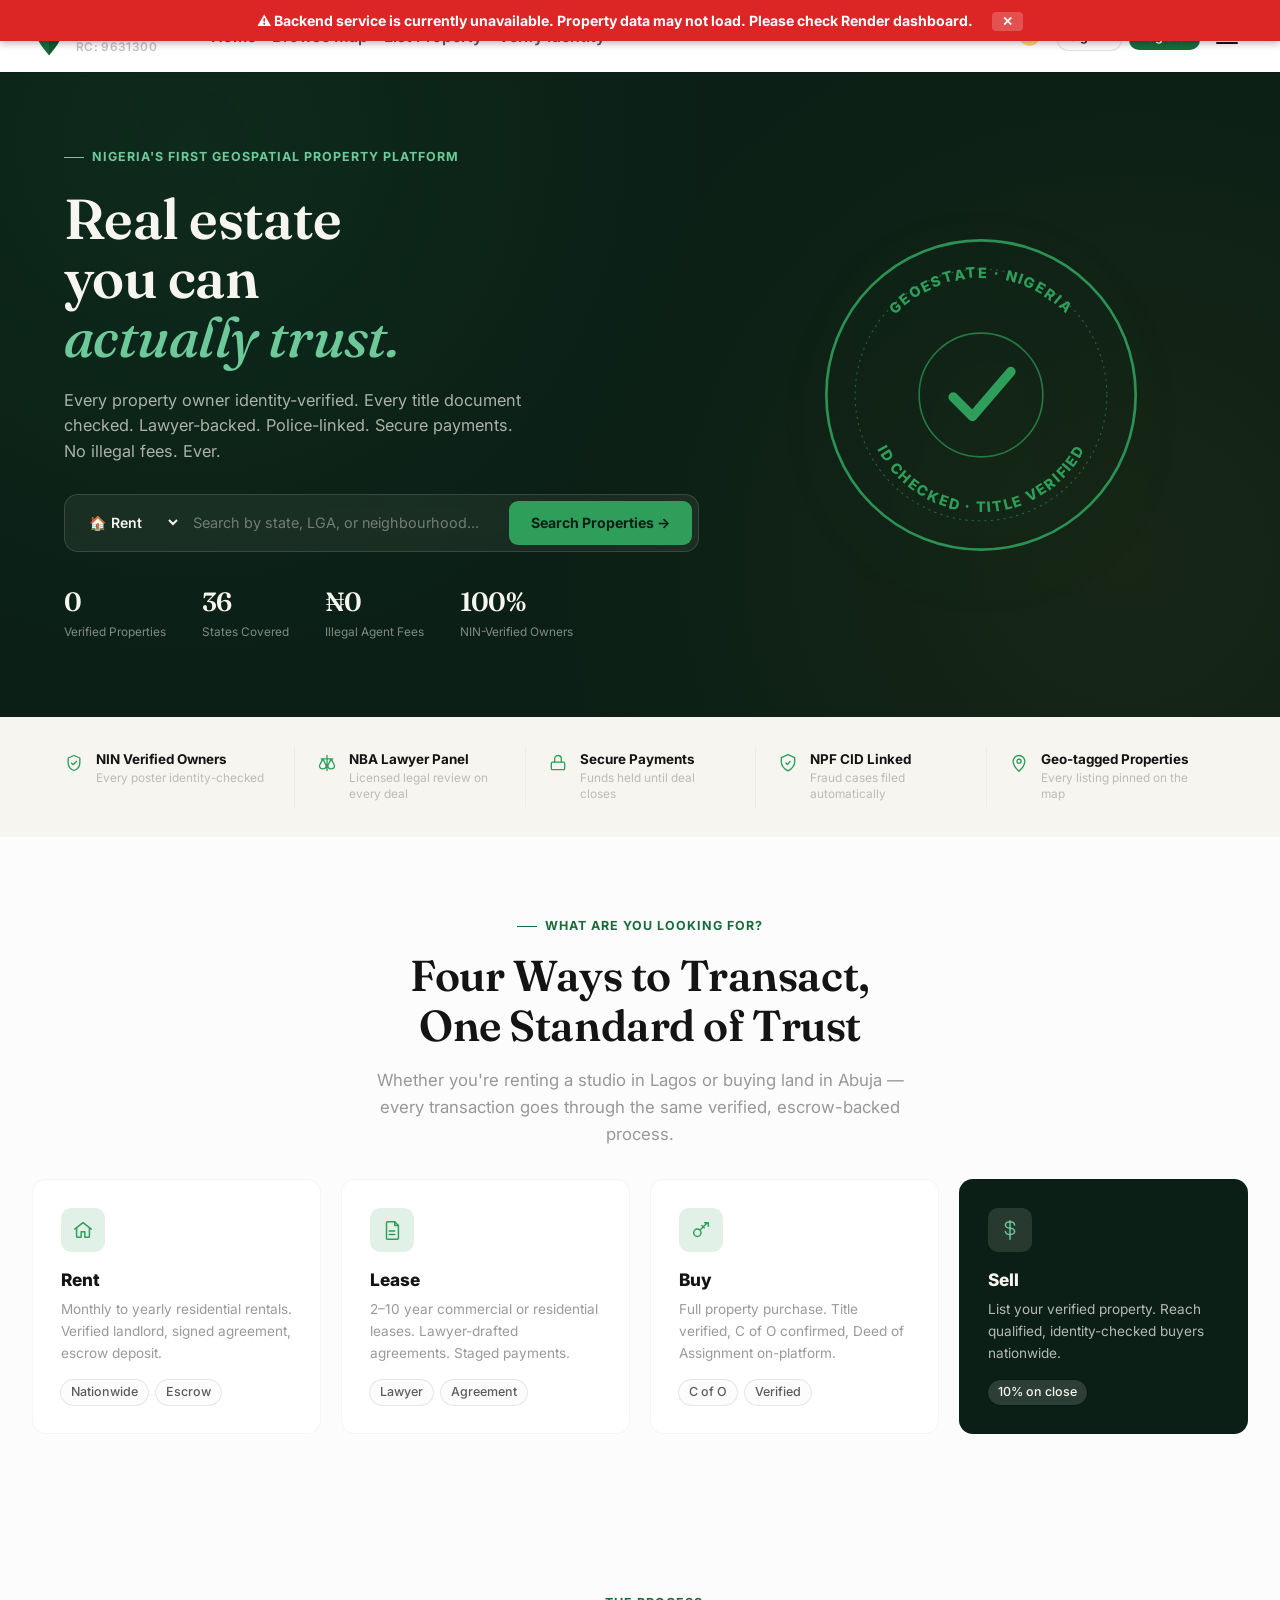
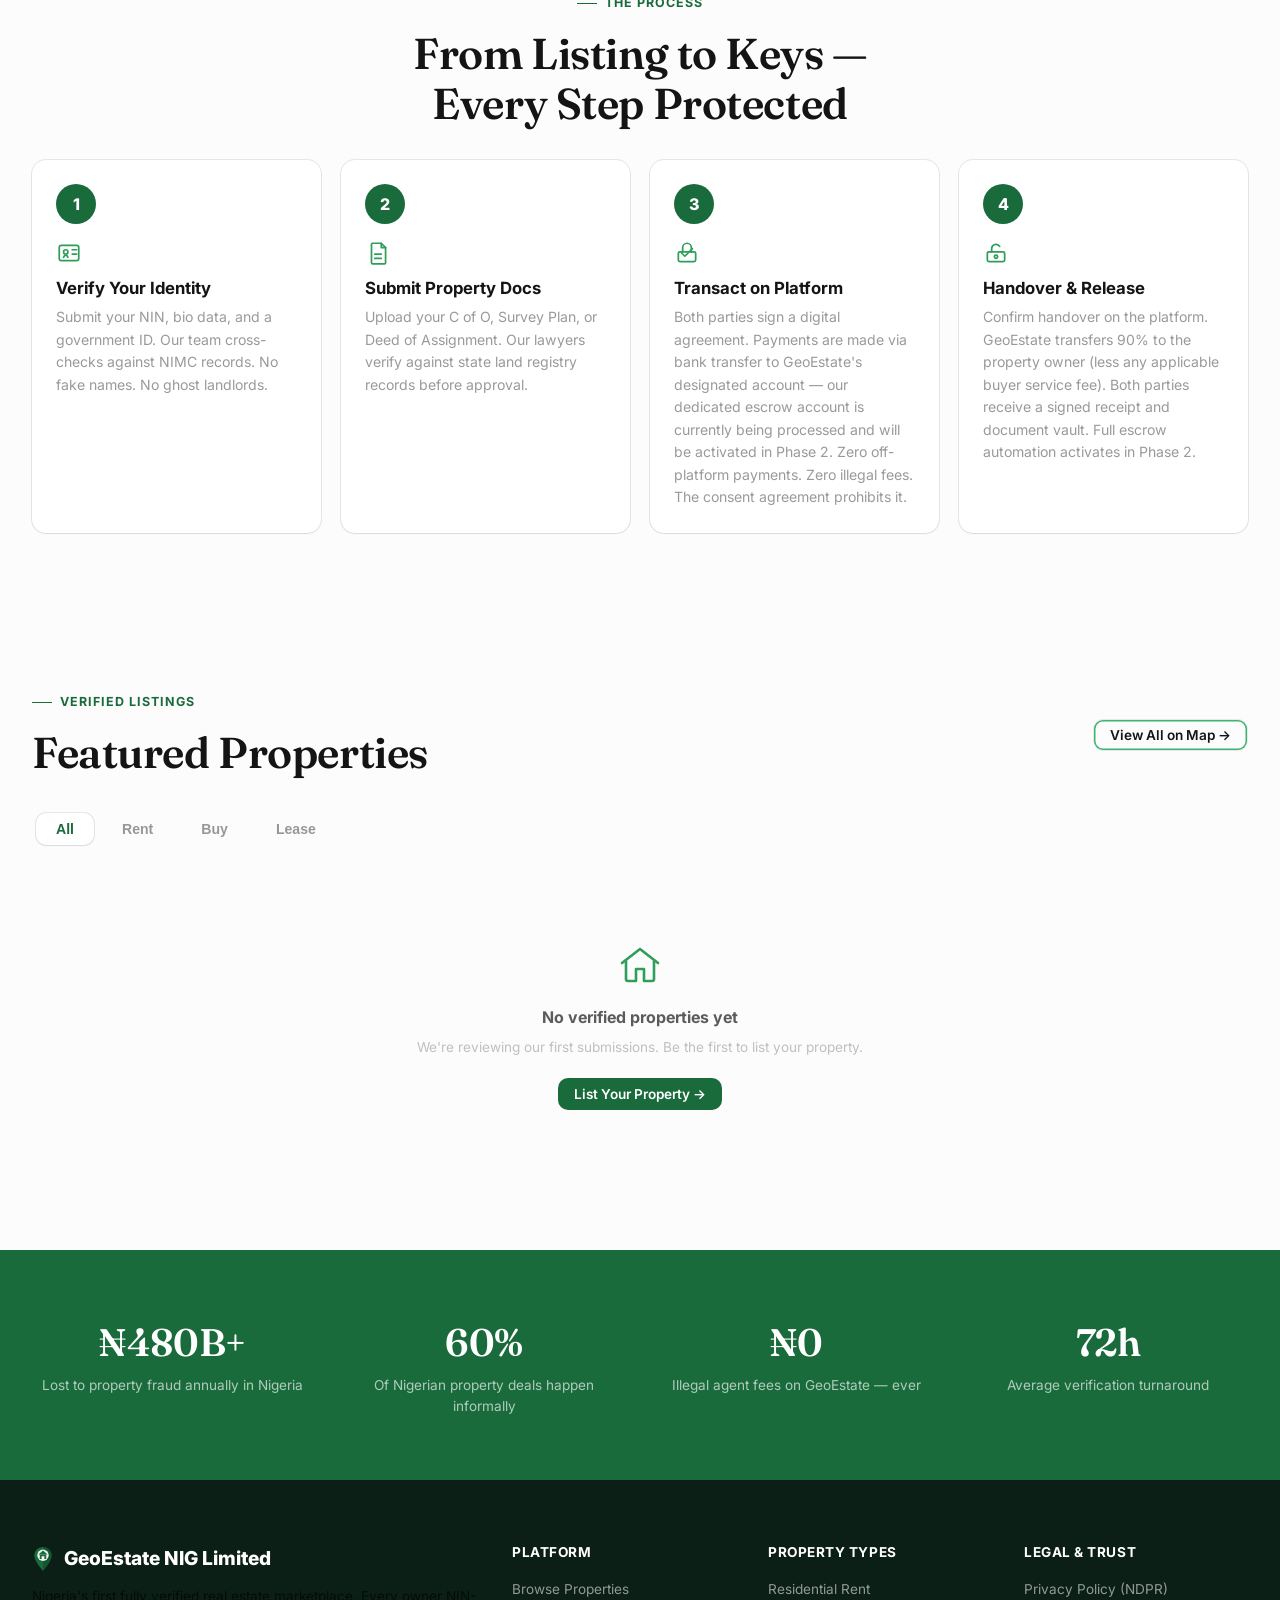
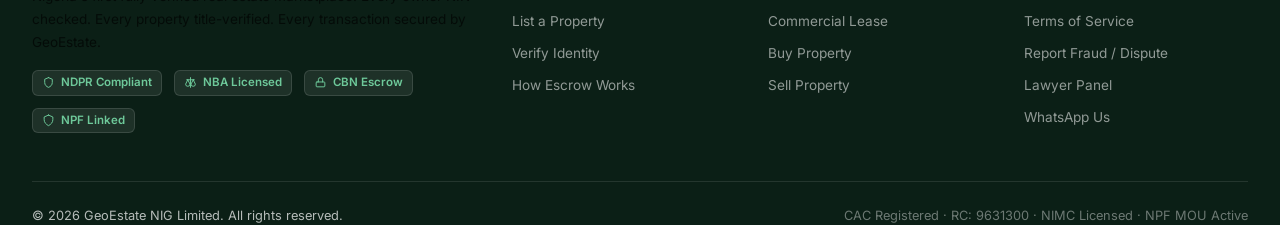
==== index.html @ 6ad767ef "Add files via upload" ====
<!DOCT
  /* ── ADMIN CSS VARS (self-contained, theme-aware) ── */
  #admin-root {
    --adm-bg:           #f0f2f5;
    --adm-surface:      #ffffff;
    --adm-surface-2:    #f3f4f6;
    --adm-surface-3:    #f9fafb;
    --adm-text:         #111827;
    --adm-text-muted:   #6b7280;
    --adm-text-subtle:  #9ca3af;
    --adm-border:       #e5e7eb;
    --adm-border-light: #f3f4f6;
    --adm-green:        #1a6b3c;
    --adm-green-dark:   #0d3d22;
    --adm-green-light:  #d9f2e3;
    --adm-amber:        #d97706;
    --adm-amber-bg:     #fffbeb;
    --adm-red-bg:       #fef2f2;
    --adm-red-fg:       #b91c1c;
    --adm-sidebar:      #0d1f15;
    --adm-font:         Inter, system-ui, -apple-system, sans-serif;
    --adm-shadow:       0 1px 3px rgba(0,0,0,0.08), 0 0 0 1px rgba(0,0,0,0.05);
  }
  /* Dark mode admin vars */
  html.dark #admin-root {
    --adm-bg:           #111827;
    --adm-surface:      #1f2937;
    --adm-surface-2:    #374151;
    --adm-surface-3:    #2d3748;
    --adm-text:         #f9fafb;
    --adm-text-muted:   #9ca3af;
    --adm-text-subtle:  #6b7280;
    --adm-border:       #374151;
    --adm-border-light: #2d3748;
    --adm-green:        #34d399;
    --adm-green-dark:   #059669;
    --adm-green-light:  #064e3b;
    --adm-amber:        #fbbf24;
    --adm-amber-bg:     #1c1a0f;
    --adm-red-bg:       #1f0f0f;
    --adm-red-fg:       #fca5a5;
    --adm-sidebar:      #0d1f15;
    --adm-shadow:       0 1px 3px rgba(0,0,0,0.4), 0 0 0 1px rgba(255,255,255,0.05);
  }
YPE html>
<html lang="en" class="light">
<head>
  <meta charset="UTF-8">
  <link rel="icon" type="image/x-icon" href="/favicon.ico">
  <link rel="icon" type="image/png" sizes="32x32" href="/favicon-32.png">
  <link rel="apple-touch-icon" sizes="192x192" href="/favicon-192.png">
  <meta name="viewport" content="width=device-width, initial-scale=1.0, viewport-fit=cover">
  <meta name="mobile-web-app-capable" content="yes">
  <meta name="apple-mobile-web-app-capable" content="yes">
  <meta name="apple-mobile-web-app-status-bar-style" content="black-translucent">
  <meta name="apple-mobile-web-app-title" content="GeoEstate">
  <meta name="theme-color" content="#1a6b3c">
  <meta name="description" content="Nigeria's verified real estate marketplace. Every property NIN-checked, title-verified, payment-secured.">
  <title>GeoEstate — Nigeria's Verified Property Marketplace</title>
  <meta name="description" content="Buy, sell, rent and lease verified properties across Nigeria. Every owner identity-checked. Every property title-verified. Payments secured by GeoEstate.">
  <link rel="preconnect" href="https://fonts.googleapis.com">
  <link rel="preconnect" href="https://fonts.gstatic.com" crossorigin>
  <link href="https://fonts.googleapis.com/css2?family=Inter:wght@400;500;600;700;800;900&family=Fraunces:opsz,wght@9..144,500;9..144,600;9..144,700&display=swap" rel="stylesheet">
  <!-- Leaflet CSS -->
  <link rel="stylesheet" href="https://unpkg.com/leaflet@1.9.4/dist/leaflet.css" />
  <link rel="stylesheet" href="styles.css">
  <link rel="stylesheet" href="geoestate-theme.css?v=4">
<style id="geoestate-final-responsive-fix">
/* GeoEstate final mobile navigation + map fix. */
@media (max-width: 768px) {
  /* Main mobile hamburger: the existing markup already contains it. */
  #geo-hamburger.geo-hamburger {
    display: flex !important;
    flex-direction: column !important;
    align-items: center !important;
    justify-content: center !important;
    gap: 5px !important;
    width: 40px !important;
    height: 40px !important;
    min-width: 40px !important;
    min-height: 40px !important;
    margin: 0 !important;
    padding: 6px !important;
    background: transparent !important;
    border: 0 !important;
    color: var(--text-primary) !important;
    visibility: visible !important;
    opacity: 1 !important;
    position: relative !important;
    z-index: 1101 !important;
  }
  #geo-hamburger.geo-hamburger span {
    display: block !important;
    width: 22px !important;
    height: 2px !important;
    margin: 0 !important;
    background: currentColor !important;
    border-radius: 2px !important;
  }
  /* Hide the separate desktop portals hamburger on phones. */
  #portal-dropdown { display: none !important; }
  #nav-auth-area { display: none !important; }
  .geo-nav-cta { display: flex !important; align-items: center !important; margin-left: auto !important; gap: 6px !important; }
  .geo-nav-cta .theme-toggle { display: flex !important; }

  /* Map page: the original wrapper is a horizontal flex row. On phones it
     must become a vertical layout or the map gets squeezed to zero width. */
  #page-map > div:first-child {
    display: flex !important;
    flex-direction: column !important;
    width: 100% !important;
    height: calc(100svh - var(--nav-height)) !important;
    min-height: 0 !important;
    margin-top: var(--nav-height) !important;
    padding-top: 0 !important;
    overflow: hidden !important;
  }

  #page-map .map-sidebar {
    position: relative !important;
    top: auto !important;
    left: auto !important;
    width: 100% !important;
    max-width: 100% !important;
    height: 46svh !important;
    max-height: 46svh !important;
    min-height: 0 !important;
    flex: 0 0 46svh !important;
    overflow-y: auto !important;
    overflow-x: hidden !important;
    padding: 20px 16px !important;
    box-shadow: 0 2px 10px rgba(0,0,0,.08) !important;
    z-index: 5 !important;
  }

  #page-map > div:first-child > div:last-child {
    position: relative !important;
    width: 100% !important;
    max-width: 100% !important;
    min-width: 0 !important;
    min-height: 0 !important;
    height: 54svh !important;
    flex: 1 1 auto !important;
    overflow: hidden !important;
  }

  #page-map #map {
    display: block !important;
    position: absolute !important;
    inset: 0 !important;
    width: 100% !important;
    height: 100% !important;
    min-width: 0 !important;
    min-height: 0 !important;
    z-index: 1 !important;
  }

  #page-map .leaflet-container {
    width: 100% !important;
    height: 100% !important;
    min-height: 0 !important;
  }
}

@media (max-width: 480px) {
  #page-map .map-sidebar {
    height: 47svh !important;
    max-height: 47svh !important;
    flex-basis: 47svh !important;
  }
  #page-map > div:first-child > div:last-child {
    height: 53svh !important;
  }
}
</style>

  <meta name="viewport" content="width=device-width, initial-scale=1.0, viewport-fit=cover">
  <meta name="mobile-web-app-capable" content="yes">
  <meta name="apple-mobile-web-app-capable" content="yes">
  <meta name="apple-mobile-web-app-status-bar-style" content="black-translucent">
  <meta name="apple-mobile-web-app-title" content="GeoEstate">
  <meta name="theme-color" content="#1a6b3c">
  <style>
/* ── ADMIN PORTAL STYLES (fully self-contained) ── */

  /* ── Light mode tokens ── */
  #admin-root {
    --a-bg:         #f0f2f5;
    --a-card:       #ffffff;
    --a-card2:      #f3f4f6;
    --a-card3:      #f9fafb;
    --a-text:       #111827;
    --a-muted:      #6b7280;
    --a-subtle:     #9ca3af;
    --a-border:     #e5e7eb;
    --a-border2:    #f3f4f6;
    --a-green:      #1a6b3c;
    --a-green-d:    #0d3d22;
    --a-green-l:    #d9f2e3;
    --a-green-bg:   #f0faf4;
    --a-amber:      #d97706;
    --a-amber-bg:   #fffbeb;
    --a-red:        #b91c1c;
    --a-red-bg:     #fef2f2;
    --a-blue:       #1e40af;
    --a-blue-bg:    #eff6ff;
    --a-sidebar:    #0d1f15;
    --a-input-bg:   #f3f4f6;
    --a-input-border: #e5e7eb;
    --a-shadow:     0 1px 3px rgba(0,0,0,.08),0 0 0 1px rgba(0,0,0,.05);
    --a-font:       Inter,-apple-system,BlinkMacSystemFont,sans-serif;
  }
  /* ── Dark mode tokens ── */
  #admin-root.dark {
    --a-bg:         #0f172a;
    --a-card:       #1e293b;
    --a-card2:      #334155;
    --a-card3:      #1e293b;
    --a-text:       #f1f5f9;
    --a-muted:      #94a3b8;
    --a-subtle:     #64748b;
    --a-border:     #334155;
    --a-border2:    #1e293b;
    --a-green:      #34d399;
    --a-green-d:    #059669;
    --a-green-l:    #064e3b;
    --a-green-bg:   #022c22;
    --a-amber:      #fbbf24;
    --a-amber-bg:   #1c1407;
    --a-red:        #fca5a5;
    --a-red-bg:     #1f0a0a;
    --a-blue:       #93c5fd;
    --a-blue-bg:    #0f1f3d;
    --a-sidebar:    #0d1f15;
    --a-input-bg:   #334155;
    --a-input-border:#475569;
    --a-shadow:     0 1px 3px rgba(0,0,0,.4),0 0 0 1px rgba(255,255,255,.05);
  }

  #admin-root *{box-sizing:border-box}
  #admin-root {background:var(--a-bg);font-family:var(--a-font);color:var(--a-text);width:100vw;height:100vh;overflow:hidden}

  /* LOGIN */
  #admin-root #login-screen{min-height:100vh;display:flex;align-items:center;justify-content:center;background:linear-gradient(135deg,#0d1f15,#1a3d25)}
  #admin-root .login-box{background:var(--a-card);border-radius:16px;padding:48px 40px;width:380px;max-width:95vw;box-shadow:0 24px 64px rgba(0,0,0,.35)}
  #admin-root .login-logo{font-size:1.4rem;font-weight:900;color:var(--a-green);margin-bottom:6px}
  #admin-root .login-sub{font-size:.85rem;color:var(--a-muted);margin-bottom:32px}
  #admin-root .login-label{display:block;font-size:.82rem;font-weight:600;color:var(--a-muted);margin-bottom:6px}
  #admin-root .login-input{width:100%;padding:10px 14px;border:none;border-radius:8px;background:var(--a-input-bg);color:var(--a-text);font-family:var(--a-font);font-size:.9rem;box-shadow:0 0 0 1px var(--a-input-border);outline:none;margin-bottom:16px}
  #admin-root .login-input:focus{box-shadow:0 0 0 2px var(--a-green)}
  #admin-root .login-btn{width:100%;padding:12px;background:var(--a-green);color:#fff;border:none;border-radius:8px;font-weight:700;font-size:.95rem;cursor:pointer;transition:background .15s;font-family:var(--a-font)}
  #admin-root .login-btn:hover{background:var(--a-green-d)}
  #admin-root .login-error{color:#ef4444;font-size:.82rem;margin-top:8px;display:none}
  #admin-root .login-hint{font-size:.75rem;color:var(--a-subtle);margin-top:16px;text-align:center}

  /* APP SHELL */
  #admin-root #app{display:none;height:100vh;width:100%;overflow:hidden}
  #admin-root .sidebar{position:fixed;top:0;left:0;bottom:0;width:240px;background:#0d1f15;display:flex;flex-direction:column;z-index:100;overflow-y:auto;overflow-x:hidden}
  #admin-root .sidebar-logo{padding:20px 20px 16px;border-bottom:1px solid rgba(255,255,255,.08);display:flex;align-items:center;gap:10px;flex-shrink:0}
  #admin-root .sidebar-logo-icon{width:30px;height:30px;background:var(--a-green);border-radius:8px;display:flex;align-items:center;justify-content:center;font-size:.9rem}
  #admin-root .sidebar-logo-text{font-size:.95rem;font-weight:800;color:#fff}
  #admin-root .sidebar-section{padding:16px 12px 4px;font-size:.65rem;font-weight:700;color:rgba(255,255,255,.3);letter-spacing:.08em;text-transform:uppercase;flex-shrink:0}
  #admin-root .nav-item{display:flex;align-items:center;gap:10px;padding:9px 12px;margin:1px 8px;border-radius:8px;color:rgba(255,255,255,.7);font-size:.85rem;font-weight:500;cursor:pointer;transition:all .15s;user-select:none;flex-shrink:0}
  #admin-root .nav-item:hover{background:rgba(255,255,255,.08);color:#fff}
  #admin-root .nav-item.active{background:var(--a-green);color:#fff;font-weight:600}
  #admin-root .nav-icon{font-size:1rem;width:20px;text-align:center;flex-shrink:0}
  #admin-root .nav-badge{margin-left:auto;background:#ef4444;color:#fff;border-radius:999px;padding:1px 7px;font-size:.7rem;font-weight:700}
  #admin-root .nav-badge.amber{background:var(--a-amber)}
  #admin-root .sidebar-footer{padding:16px;border-top:1px solid rgba(255,255,255,.08);background:#0d1f15;flex-shrink:0;position:sticky;bottom:0}
  #admin-root .sidebar-avatar{width:32px;height:32px;border-radius:999px;background:var(--a-green);display:flex;align-items:center;justify-content:center;font-size:.85rem;font-weight:700;color:#fff;flex-shrink:0}
  #admin-root .sidebar-user-name{font-size:.82rem;font-weight:600;color:rgba(255,255,255,.9)}
  #admin-root .sidebar-user-role{font-size:.72rem;color:rgba(255,255,255,.4)}
  #admin-root .logout-btn{width:100%;padding:8px;background:rgba(255,255,255,.06);border:none;border-radius:6px;color:rgba(255,255,255,.55);font-size:.78rem;cursor:pointer;transition:all .15s;margin-top:12px;font-family:var(--a-font)}
  #admin-root .logout-btn:hover{background:rgba(255,255,255,.12);color:#fff}

  /* MAIN */
  #admin-root .main{margin-left:240px;width:calc(100% - 240px);height:100vh;overflow-y:auto;background:var(--a-bg)}
  #admin-root .topbar{position:sticky;top:0;background:var(--a-card);box-shadow:0 1px 0 var(--a-border);padding:0 28px;height:56px;display:flex;align-items:center;justify-content:space-between;z-index:50;width:100%}
  #admin-root .topbar-title{font-size:1rem;font-weight:700;color:var(--a-text)}
  #admin-root .topbar-right{display:flex;align-items:center;gap:12px}
  #admin-root .topbar-time{font-size:.78rem;color:var(--a-subtle)}
  #admin-root .content{padding:20px 24px;min-height:calc(100vh - 56px);width:100%;box-sizing:border-box}

  /* KPI */
  #admin-root .kpi-grid{display:grid;grid-template-columns:repeat(4,1fr);gap:16px;margin-bottom:24px;width:100%}
  #admin-root .kpi-card{background:var(--a-card);border-radius:12px;padding:20px;box-shadow:var(--a-shadow);transition:box-shadow .2s}
  #admin-root .kpi-label{font-size:.75rem;font-weight:600;color:var(--a-muted);text-transform:uppercase;letter-spacing:.05em;margin-bottom:8px}
  #admin-root .kpi-value{font-size:2rem;font-weight:900;letter-spacing:-.03em;margin-bottom:4px;color:var(--a-text)}
  #admin-root .kpi-delta{font-size:.78rem;color:var(--a-subtle)}
  #admin-root .kpi-delta.up{color:#16a34a}
  #admin-root .kpi-icon{font-size:1.5rem;margin-bottom:8px}

  /* SECTION CARDS */
  #admin-root .section-card{background:var(--a-card);border-radius:12px;box-shadow:var(--a-shadow);overflow:hidden;margin-bottom:20px;width:100%}
  #admin-root .section-header{padding:16px 20px;border-bottom:1px solid var(--a-border);display:flex;align-items:center;justify-content:space-between}
  #admin-root .section-title{font-size:.92rem;font-weight:700;color:var(--a-text)}
  #admin-root .section-sub{font-size:.78rem;color:var(--a-subtle);margin-top:2px}

  /* TABLE */
  #admin-root table{width:100%;border-collapse:collapse}
  #admin-root th{text-align:left;padding:10px 20px;font-size:.72rem;font-weight:700;color:var(--a-muted);text-transform:uppercase;letter-spacing:.05em;background:var(--a-card3);border-bottom:1px solid var(--a-border)}
  #admin-root td{padding:12px 20px;font-size:.85rem;border-bottom:1px solid var(--a-border2);vertical-align:middle;color:var(--a-text)}
  #admin-root tr:last-child td{border-bottom:none}
  #admin-root tr.clickable-row:hover td{background:var(--a-card2);cursor:pointer}
  #admin-root .avatar-cell{display:flex;align-items:center;gap:10px}
  #admin-root .row-avatar{width:34px;height:34px;border-radius:999px;background:var(--a-green-l);color:var(--a-green);display:flex;align-items:center;justify-content:center;font-size:.78rem;font-weight:700;flex-shrink:0}
  #admin-root .row-name{font-weight:600;font-size:.85rem;color:var(--a-text)}
  #admin-root .row-sub{font-size:.75rem;color:var(--a-muted)}
  #admin-root .name-link{color:var(--a-green);font-weight:700;cursor:pointer;text-decoration:underline;text-decoration-color:transparent;transition:text-decoration-color .15s}
  #admin-root .name-link:hover{text-decoration-color:var(--a-green)}

  /* PILLS */
  #admin-root .pill{display:inline-flex;align-items:center;gap:4px;border-radius:999px;padding:3px 10px;font-size:.72rem;font-weight:700}
  #admin-root .pill-pending{background:#fffbeb;color:#92400e}
  #admin-root .pill-review{background:var(--a-blue-bg);color:var(--a-blue)}
  #admin-root .pill-approved{background:var(--a-green-bg);color:var(--a-green)}
  #admin-root .pill-rejected{background:var(--a-red-bg);color:var(--a-red)}
  #admin-root .pill-info{background:#f5f3ff;color:#6d28d9}
  #admin-root .pill-live{background:var(--a-green-bg);color:var(--a-green)}
  #admin-root .pill-flagged{background:#fff7ed;color:#c2410c}
  #admin-root .pill-suspended{background:var(--a-red-bg);color:var(--a-red)}
  #admin-root .pill-active{background:var(--a-green-bg);color:var(--a-green)}
  #admin-root .pill-completed{background:var(--a-green-bg);color:var(--a-green)}
  #admin-root .pill-escrow{background:var(--a-blue-bg);color:var(--a-blue)}
  #admin-root .pill-disputed{background:var(--a-red-bg);color:var(--a-red)}
  #admin-root .pill-inactive{background:var(--a-card2);color:var(--a-muted)}

  /* SLA */
  #admin-root .sla{font-size:.72rem;font-weight:700}
  #admin-root .sla-ok{color:#16a34a}
  #admin-root .sla-warning{color:var(--a-amber)}
  #admin-root .sla-overdue{color:#ef4444}

  /* BUTTONS */
  #admin-root .btn{display:inline-flex;align-items:center;gap:6px;padding:7px 14px;border-radius:7px;font-weight:600;font-size:.82rem;cursor:pointer;border:none;transition:all .15s;font-family:var(--a-font)}
  #admin-root .btn-primary{background:var(--a-green);color:#fff}
  #admin-root .btn-primary:hover{background:var(--a-green-d)}
  #admin-root .btn-approve{background:var(--a-green-bg);color:var(--a-green);box-shadow:inset 0 0 0 1px var(--a-green-l)}
  #admin-root .btn-approve:hover{background:var(--a-green-l)}
  #admin-root .btn-reject{background:var(--a-red-bg);color:var(--a-red);box-shadow:inset 0 0 0 1px #fca5a5}
  #admin-root .btn-reject:hover{background:#fee2e2}
  #admin-root .btn-info{background:#f5f3ff;color:#6d28d9;box-shadow:inset 0 0 0 1px #c4b5fd}
  #admin-root .btn-info:hover{background:#ede9fe}
  #admin-root .btn-ghost{background:transparent;color:var(--a-muted);border:none}
  #admin-root .btn-ghost:hover{background:var(--a-card2)}
  #admin-root .btn-npf{background:#1e3a5f;color:#fff}
  #admin-root .btn-npf:hover{background:#1e40af}
  #admin-root .btn-lawyer{background:#3b1f6b;color:#fff}
  #admin-root .btn-lawyer:hover{background:#4c1d95}
  #admin-root .btn-warning{background:var(--a-amber-bg);color:#92400e;box-shadow:inset 0 0 0 1px #fcd34d}
  #admin-root .btn-warning:hover{background:#fef3c7}
  #admin-root .btn-sm{padding:4px 10px;font-size:.75rem}
  #admin-root .btn-lg{padding:10px 20px;font-size:.9rem}

  /* MODAL */
  #admin-root .modal-overlay{position:fixed;inset:0;background:rgba(0,0,0,.5);z-index:300;display:none;align-items:center;justify-content:center;padding:20px}
  #admin-root .modal-overlay.open{display:flex}
  #admin-root .modal{background:var(--a-card);border-radius:16px;width:100%;max-width:760px;max-height:90vh;overflow-y:auto;box-shadow:0 24px 64px rgba(0,0,0,.3)}
  #admin-root .modal-header{padding:20px 24px;border-bottom:1px solid var(--a-border);display:flex;align-items:center;justify-content:space-between;position:sticky;top:0;background:var(--a-card);z-index:1;border-radius:16px 16px 0 0}
  #admin-root .modal-title{font-size:1.05rem;font-weight:800;color:var(--a-text)}
  #admin-root .modal-body{padding:24px}
  #admin-root .modal-footer{padding:16px 24px;border-top:1px solid var(--a-border);display:flex;gap:10px;flex-wrap:wrap;position:sticky;bottom:0;background:var(--a-card);border-radius:0 0 16px 16px}
  #admin-root .modal-box{background:var(--a-card);border-radius:16px;width:100%;max-width:680px;max-height:90vh;overflow-y:auto;box-shadow:0 24px 64px rgba(0,0,0,.35)}
  #admin-root .modal-sub{font-size:.8rem;color:var(--a-muted);margin-top:2px}
  #admin-root .modal-close{background:none;border:none;font-size:1.1rem;color:var(--a-muted);cursor:pointer;padding:4px 8px;border-radius:6px;line-height:1;transition:background .15s}
  #admin-root .modal-close:hover{background:var(--a-border)}
  #admin-root .data-table{width:100%;border-collapse:collapse;font-size:.82rem}
  #admin-root .data-table th{padding:10px 14px;text-align:left;font-size:.72rem;font-weight:700;color:var(--a-muted);text-transform:uppercase;letter-spacing:.05em;border-bottom:2px solid var(--a-border);white-space:nowrap}
  #admin-root .data-table td{padding:11px 14px;border-bottom:1px solid var(--a-border2);color:var(--a-text);vertical-align:middle}
  #admin-root .data-table tr:last-child td{border-bottom:none}
  #admin-root .data-table tr:hover td{background:var(--a-card2)}
  #admin-root .geo-card-adm{background:var(--a-card);border-radius:12px;overflow:hidden;box-shadow:var(--a-shadow)}

  /* FORM ELEMENTS */
  #admin-root .field-grid{display:grid;grid-template-columns:1fr 1fr;gap:14px;margin-bottom:14px}
  #admin-root .field-label{font-size:.72rem;font-weight:600;color:var(--a-muted);margin-bottom:3px;text-transform:uppercase;letter-spacing:.04em}
  #admin-root .field-value{font-size:.88rem;font-weight:500;color:var(--a-text)}
  #admin-root .filter-bar{display:flex;align-items:center;gap:10px;padding:12px 20px;border-bottom:1px solid var(--a-border);background:var(--a-card2)}
  #admin-root .search-input{flex:1;padding:7px 12px;border:none;border-radius:7px;background:var(--a-card);color:var(--a-text);font-family:var(--a-font);font-size:.85rem;outline:none;box-shadow:inset 0 0 0 1px var(--a-border)}
  #admin-root .search-input:focus{box-shadow:inset 0 0 0 1.5px var(--a-green)}
  #admin-root .filter-select{padding:7px 10px;border:none;border-radius:7px;background:var(--a-card);color:var(--a-text);font-family:var(--a-font);font-size:.82rem;outline:none;box-shadow:inset 0 0 0 1px var(--a-border);cursor:pointer}
  #admin-root .form-input{width:100%;padding:8px 12px;border:none;border-radius:7px;background:var(--a-input-bg);color:var(--a-text);font-family:var(--a-font);font-size:.88rem;outline:none;box-shadow:inset 0 0 0 1px var(--a-input-border);margin-bottom:12px}
  #admin-root .form-input:focus{box-shadow:inset 0 0 0 2px var(--a-green)}
  #admin-root .form-label{display:block;font-size:.8rem;font-weight:600;color:var(--a-muted);margin-bottom:5px}
  #admin-root .form-select{width:100%;padding:8px 12px;border:none;border-radius:7px;background:var(--a-input-bg);color:var(--a-text);font-family:var(--a-font);font-size:.88rem;outline:none;box-shadow:inset 0 0 0 1px var(--a-input-border);margin-bottom:12px;cursor:pointer}
  #admin-root .notes-area{width:100%;min-height:80px;padding:10px 12px;border:none;border-radius:8px;background:var(--a-input-bg);color:var(--a-text);font-family:var(--a-font);font-size:.85rem;resize:vertical;outline:none;box-shadow:inset 0 0 0 1px var(--a-input-border)}
  #admin-root .notes-area:focus{box-shadow:inset 0 0 0 2px var(--a-green)}

  /* CHECKLIST */
  #admin-root .checklist-item{display:flex;align-items:center;gap:10px;padding:8px 0;border-bottom:1px solid var(--a-border);font-size:.85rem;color:var(--a-text)}
  #admin-root .checklist-item:last-child{border-bottom:none}
  #admin-root .check-box{width:18px;height:18px;border-radius:4px;flex-shrink:0;display:flex;align-items:center;justify-content:center;font-size:.7rem;cursor:pointer;transition:all .15s}
  #admin-root .check-box.checked{background:var(--a-green);color:#fff}
  #admin-root .check-box.unchecked{box-shadow:inset 0 0 0 1.5px var(--a-border)}

  /* DOC THUMBS */
  #admin-root .doc-grid{display:grid;grid-template-columns:1fr 1fr;gap:10px;margin-bottom:16px}
  #admin-root .doc-thumb{height:130px;border-radius:8px;overflow:hidden;background:var(--a-card2);display:flex;align-items:center;justify-content:center;font-size:2rem;position:relative;cursor:pointer;box-shadow:inset 0 0 0 1px var(--a-border)}
  #admin-root .doc-thumb img{width:100%;height:100%;object-fit:cover}
  #admin-root .doc-thumb-label{position:absolute;bottom:6px;left:6px;background:rgba(0,0,0,.55);color:#fff;border-radius:4px;padding:2px 8px;font-size:.7rem;font-weight:600}

  /* ACTIVITY / DISPUTES */
  #admin-root .feed-item{display:flex;gap:12px;padding:12px 20px;border-bottom:1px solid var(--a-border2);font-size:.83rem;color:var(--a-text)}
  #admin-root .feed-item:last-child{border-bottom:none}
  #admin-root .feed-dot{width:8px;height:8px;border-radius:50%;flex-shrink:0;margin-top:5px}
  #admin-root .feed-dot.green{background:#22c55e}
  #admin-root .feed-dot.red{background:#ef4444}
  #admin-root .feed-dot.amber{background:#f59e0b}
  #admin-root .feed-dot.blue{background:#3b82f6}
  #admin-root .feed-dot.purple{background:#8b5cf6}
  #admin-root .feed-time{font-size:.72rem;color:var(--a-subtle);white-space:nowrap}
  #admin-root .case-card{background:var(--a-card);border-radius:12px;box-shadow:var(--a-shadow);margin-bottom:14px;overflow:hidden}
  #admin-root .case-header{padding:14px 20px;background:var(--a-red-bg);display:flex;align-items:center;justify-content:space-between;border-bottom:1px solid #fecaca}
  #admin-root .case-body{padding:16px 20px}
  #admin-root .case-parties{display:grid;grid-template-columns:1fr 1fr;gap:16px;margin-bottom:14px}
  #admin-root .case-party{background:var(--a-card2);border-radius:8px;padding:12px}
  #admin-root .case-party-label{font-size:.7rem;font-weight:700;color:var(--a-muted);text-transform:uppercase;margin-bottom:4px}

  /* CHART */
  #admin-root .bar-chart{display:flex;align-items:flex-end;gap:6px;height:80px;padding:0 20px 16px}
  #admin-root .bar-wrap{flex:1;display:flex;flex-direction:column;align-items:center;gap:4px}
  #admin-root .bar{width:100%;border-radius:4px 4px 0 0;background:var(--a-green);opacity:.8;transition:opacity .2s}
  #admin-root .bar:hover{opacity:1}
  #admin-root .bar-label{font-size:.65rem;color:var(--a-subtle)}
  #admin-root .bar-val{font-size:.65rem;font-weight:700;color:var(--a-muted)}

  /* SYNC INDICATOR */
  #admin-root .sync-dot{width:8px;height:8px;border-radius:50%;background:#22c55e;display:inline-block;margin-right:6px;animation:adm-pulse 2s infinite}
  @keyframes adm-pulse{0%,100%{opacity:1}50%{opacity:.4}}

  /* PAGES */
  #admin-root .page{display:none}
  #admin-root .page.active{display:block}

  /* TOAST */
  #admin-root #admin-toast{position:fixed;bottom:24px;right:24px;background:#1a1a1a;color:#fff;border-radius:10px;padding:12px 20px;font-size:.85rem;font-weight:500;box-shadow:0 8px 24px rgba(0,0,0,.25);transform:translateY(80px);opacity:0;transition:all .3s ease;z-index:99999;display:flex;align-items:center;gap:10px}
  #admin-root #admin-toast.show{transform:translateY(0);opacity:1}
  #admin-root #admin-toast.success{background:#15803d}
  #admin-root #admin-toast.error{background:#b91c1c}
  #admin-root #admin-toast.info{background:#1e40af}

  /* MISC */
  #admin-root .divider{height:1px;background:var(--a-border);margin:16px 0}
  #admin-root .two-col{display:grid;grid-template-columns:1fr 1fr;gap:20px;width:100%}
  #admin-root .tag{display:inline-flex;align-items:center;gap:4px;background:var(--a-card2);border-radius:999px;padding:2px 8px;font-size:.72rem;font-weight:500;color:var(--a-muted);box-shadow:inset 0 0 0 1px var(--a-border);margin:2px}
  #admin-root .panel-section{margin-bottom:20px}
  #admin-root .panel-section-title{font-size:.72rem;font-weight:700;color:var(--a-muted);text-transform:uppercase;letter-spacing:.06em;margin-bottom:10px;padding-bottom:6px;border-bottom:1px solid var(--a-border)}
  #admin-root .empty-state{padding:48px;text-align:center;color:var(--a-subtle);font-size:.88rem}
  #admin-root .highlight-box{background:var(--a-green-bg);border-radius:8px;padding:12px 16px;font-size:.83rem;color:var(--a-green);box-shadow:inset 0 0 0 1px var(--a-green-l);margin-bottom:12px}
  #admin-root .warning-box{background:var(--a-amber-bg);border-radius:8px;padding:12px 16px;font-size:.83rem;color:#92400e;box-shadow:inset 0 0 0 1px #fcd34d;margin-bottom:12px}

  /* TEAM GRID */
  #admin-root .team-grid{display:grid;grid-template-columns:repeat(auto-fill,minmax(200px,1fr));gap:16px;padding:0;width:100%}
  #admin-root .team-card{background:var(--a-card);border-radius:12px;padding:20px 16px;text-align:center;box-shadow:var(--a-shadow);cursor:pointer;transition:box-shadow .2s}
  #admin-root .team-card img{width:80px;height:80px;border-radius:50%;object-fit:cover;object-position:top;margin:0 auto 12px;display:block;border:3px solid var(--a-green-l)}
  #admin-root .team-card-role{font-size:.7rem;font-weight:700;color:var(--a-green);text-transform:uppercase;letter-spacing:.06em;margin-bottom:6px}
  #admin-root .team-card-name{font-weight:800;font-size:.95rem;color:var(--a-text);margin-bottom:6px}
  #admin-root .team-card-contact{font-size:.78rem;color:var(--a-muted);text-decoration:none;display:block}

  /* THEME TOGGLE */
  #admin-root .theme-btn{background:var(--a-card2);border:1px solid var(--a-border);border-radius:8px;padding:6px 10px;cursor:pointer;font-size:1rem;color:var(--a-text);transition:all .15s}
  #admin-root .theme-btn:hover{background:var(--a-card)}

  
/* ── Multi-unit builder ── */
.geo-unit-btn {
  flex:1; min-width:140px; padding:14px 16px;
  border:2px solid var(--border-default);
  border-radius:var(--radius-lg);
  background:var(--surface-primary);
  color:var(--text-primary);
  font-family:inherit; font-size:.88rem; font-weight:700;
  cursor:pointer; text-align:left; transition:all .15s;
  line-height:1.3;
}
.geo-unit-btn:hover { border-color:var(--geo-green-500); background:var(--geo-green-50); }
.geo-unit-btn.active {
  border-color:var(--geo-green-600);
  background:var(--geo-green-50);
  color:var(--geo-green-700);
  box-shadow:0 0 0 3px var(--geo-green-100);
}
.geo-unit-row {
  background:var(--surface-secondary);
  border-radius:var(--radius-lg);
  padding:14px;
  border:1px solid var(--border-default);
}
.geo-unit-row .grid-4 {
  display:grid; grid-template-columns:2fr 1fr 1fr auto;
  gap:10px; align-items:end;
}
@media(max-width:600px){
  .geo-unit-row .grid-4 { grid-template-columns:1fr 1fr; }
}

</style>
<style>
  /* ══════════════════════════════════════════════════════════
     GeoEstate Listing Form CSS — injected from owner-dashboard
     Provides CSS vars + component styles for the listing form
     ══════════════════════════════════════════════════════════ */
  .geo-listing-form-scope,
  .geo-listing-form-scope * { box-sizing: border-box; }

  /* ── CSS Variable bridge: retargeted onto the real GeoEstate brand tokens
     (the same --geo-green-*, --border-default, --text-*, --radius-*, --space-*
     variables used by the Verify Identity / Consent steps) so this step looks
     and feels like the rest of the branded flow instead of a generic gray form. ── */
  :root {
    --green:    var(--geo-green-600);
    --green-d:  var(--geo-green-800);
    --green-l:  var(--geo-green-100);
    --green-bg: var(--geo-green-50);
    --card:     var(--surface-primary, #ffffff);
    --card2:    var(--surface-secondary);
    --text:     var(--text-primary);
    --muted:    var(--text-tertiary);
    --subtle:   var(--text-muted);
    --border:   var(--border-default);
    --amber:    #d97706;
    --amber-bg: #fffbeb;
    --red:      #b91c1c;
    --red-bg:   #fef2f2;
    --blue:     #1e40af;
    --blue-bg:  #eff6ff;
    --shadow:   var(--shadow-lifted-card, 0 1px 3px rgba(0,0,0,.08), 0 0 0 1px rgba(0,0,0,.05));
    --font:     Inter, -apple-system, BlinkMacSystemFont, sans-serif;
  }

  /* ── Cards ── */
  .card { background: var(--card); border-radius: var(--radius-lg, 12px); box-shadow: var(--shadow); overflow: hidden; margin-bottom: 20px; }
  .card-header { padding: 16px 20px; border-bottom: 1px solid var(--border); display: flex; align-items: center; justify-content: space-between; }
  .card-title { font-size: .92rem; font-weight: 700; color: var(--text); }
  .card-sub { font-size: .78rem; color: var(--subtle); margin-top: 2px; }
  .card-body { padding: 20px; }

  /* ── Buttons ── */
  .btn { display: inline-flex; align-items: center; gap: 6px; padding: 8px 16px; border-radius: var(--radius-lg, 8px); font-size: .85rem; font-weight: 600; cursor: pointer; border: none; transition: all .15s; font-family: var(--font); }
  .btn-primary { background: var(--green); color: #fff; }
  .btn-primary:hover { background: var(--green-d); }
  .btn-outline { background: transparent; color: var(--text); border: 1.5px solid var(--border); }
  .btn-outline:hover { background: var(--card2); }
  .btn-danger { background: var(--red-bg); color: var(--red); border: 1px solid #fecaca; }
  .btn-sm { padding: 5px 11px; font-size: .78rem; }
  .btn-xs { padding: 3px 8px; font-size: .72rem; }

  /* ── Forms (now shares the same look as .geo-input / .geo-label / .geo-select
     used in the Identity and Consent steps: brand green focus ring, same
     border/radius/text tokens) ── */
  .form-group { margin-bottom: 16px; }
  .form-label { display: block; font-size: .82rem; font-weight: 600; color: var(--muted); margin-bottom: 6px; }
  .form-input, .form-select, .form-textarea {
    width: 100%; padding: 9px 12px; border: 1.5px solid var(--border); border-radius: var(--radius-lg, 8px);
    background: var(--card); color: var(--text); font-family: var(--font); font-size: .88rem;
    outline: none; transition: border-color .15s;
  }
  .form-input:focus, .form-select:focus, .form-textarea:focus { border-color: var(--green); }
  .form-textarea { resize: vertical; min-height: 80px; }
  .form-grid { display: grid; grid-template-columns: 1fr 1fr; gap: 16px; }
  .form-grid-3 { display: grid; grid-template-columns: 1fr 1fr 1fr; gap: 16px; }

  /* ── Badges ── */
  .badge { display: inline-flex; align-items: center; gap: 4px; padding: 2px 10px; border-radius: 999px; font-size: .7rem; font-weight: 700; }
  .badge-green { background: var(--green-l); color: var(--green-d); }
  .badge-amber { background: #fef3c7; color: #92400e; }
  .badge-red { background: #fee2e2; color: var(--red); }
  .badge-gray { background: #f3f4f6; color: var(--muted); }
  .badge-blue { background: var(--blue-bg); color: var(--blue); }

  /* ── Toast ── */
  #toast { position: fixed; bottom: 24px; right: 24px; z-index: 9999; display: flex; flex-direction: column; gap: 8px; }
  .toast-item { background: #0d1f15; color: #fff; border-radius: 10px; padding: 12px 20px; font-size: .85rem; font-weight: 600; box-shadow: 0 4px 20px rgba(0,0,0,.3); opacity: 0; transform: translateY(10px); transition: all .25s; }
  .toast-item.show { opacity: 1; transform: translateY(0); }
  .toast-item.success { border-left: 4px solid #34d399; }
  .toast-item.error { border-left: 4px solid #ef4444; }
  .toast-item.info { border-left: 4px solid #60a5fa; }

  /* ── Empty state ── */
  .empty { text-align: center; padding: 48px 24px; }
  .empty-icon { font-size: 2.5rem; margin-bottom: 12px; }
  .empty-title { font-weight: 700; margin-bottom: 6px; }
  .empty-sub { font-size: .85rem; color: var(--muted); }

  /* ── Listing form section layout ── */
  #page-add-property .card { max-width: 720px; }
  .txn-type-btn { font-family: var(--font); }

  /* ── Responsive ── */
  @media (max-width: 640px) {
    .form-grid, .form-grid-3 { grid-template-columns: 1fr !important; }
  }
</style>
</head>
<body>

<div id="toast"></div>

<!-- API Status Banner — shown when backend is unreachable -->
<div id="api-down-banner" style="display:none;position:fixed;top:0;left:0;right:0;z-index:9999;background:#dc2626;color:white;text-align:center;padding:10px 16px;font-size:.88rem;font-weight:700;box-shadow:0 2px 8px rgba(0,0,0,.3)">
  ⚠️ Backend service is currently unavailable. Property data may not load. Please check Render dashboard.

  <button onclick="document.getElementById('api-down-banner').style.display='none'" style="margin-left:16px;background:rgba(255,255,255,.2);border:none;color:white;border-radius:4px;padding:2px 10px;cursor:pointer;font-weight:700">✕</button>
</div>
<script>
(function checkAPIHealth() {
  var API = 'https://api.geoestate.com.ng';

  // Hoisted — these functions are called by nav buttons before the main
  // script block parses. Keep them minimal; full versions defined later.
  // NOTE: these must attach to `window` explicitly. A plain `function`
  // declaration here would be scoped to this IIFE only and never actually
  // become callable from onclick="" handlers — which is exactly why
  // "openAuthModal is not defined" could fire if a user clicked Sign In/
  // Register before the later, fuller definition further down the page
  // had executed.
  window.openAuthModal = function(tab) {
    var modal = document.getElementById('auth-modal');
    if (!modal) return;
    modal.style.display = 'flex';
    document.body.style.overflow = 'hidden';
    if (typeof switchAuthTab === 'function') switchAuthTab(tab || 'login');
  };
  window.closeMobileNav = function() {
    var nav = document.getElementById('geo-mobile-nav');
    var btn = document.getElementById('geo-hamburger');
    if (nav) { nav.classList.remove('open'); }
    if (btn) { btn.classList.remove('open'); }
    document.body.style.overflow = '';
  };

  // API health check
  fetch(API + '/', { method: 'GET' }).then(function (r) {
    return r.text();
  }).then(function (t) {
    if (t.indexOf('suspended') !== -1 || t.indexOf('Service Suspended') !== -1) {
      document.getElementById('api-down-banner').style.display = 'block';
    }
  }).catch(function () {
    document.getElementById('api-down-banner').style.display = 'block';
  });
})();
</script>


<!-- ============================================================
     NAVIGATION
     ============================================================ -->
<nav class="geo-nav">
  <div class="geo-nav-inner">
    <a href="#" class="geo-logo" onclick="showPage('home')">
      <svg xmlns="http://www.w3.org/2000/svg" viewBox="0 0 40 48" width="34" height="41" style="flex-shrink:0;display:block" aria-hidden="true">
  <path d="M20 2C11.163 2 4 9.163 4 18c0 10.5 16 28 16 28S36 28.5 36 18C36 9.163 28.837 2 20 2z" fill="#1a6b3c"/>
  <path d="M20 2C28.837 2 36 9.163 36 18c0 10.5-16 28-16 28V2z" fill="#0d3d22" opacity="0.45"/>
  <circle cx="20" cy="17" r="10.5" fill="white" opacity="0.92"/>
  <polygon points="20,8.5 11.5,15.5 28.5,15.5" fill="#1a6b3c"/>
  <rect x="14" y="15.5" width="12" height="8.5" rx="0.5" fill="#1a6b3c"/>
  <rect x="17.5" y="19" width="5" height="5" rx="0.5" fill="white"/>
</svg>
      <span style="display:flex;flex-direction:column;line-height:1.15">
        <span>GeoEstate</span>
        <span style="font-size:0.74rem;font-weight:600;letter-spacing:.03em;color:var(--text-muted,#6b7280)">RC: 9631300</span>
      </span>
    </a>
    <ul class="geo-nav-links">
      <li><a href="#" onclick="showPage('home')" id="nav-home" class="active">Home</a></li>
      <li><a href="#" onclick="showPage('map')" id="nav-map">Browse Map</a></li>
      <li><a href="#" onclick="goListProperty()" id="nav-list">List Property</a></li>
      <li><a href="#" onclick="showPage('verify')" id="nav-verify">Verify Identity</a></li>
      <li><a href="#" onclick="showPage('team')" id="nav-team">Our Team</a></li>
      <li><a href="#" onclick="showPage('contact')" id="nav-contact">Contact</a></li>
    </ul>
    <div class="geo-nav-cta">
      <button class="btn btn-ghost btn-sm theme-toggle" id="theme-toggle-btn" onclick="toggleThemeManual()" title="Toggle dark mode" style="font-size:1.1rem;line-height:1">🌙</button>
      <!-- Auth-aware buttons — replaced by JS on load -->
      <div id="nav-auth-area" style="display:flex;gap:8px;align-items:center">
        <button class="btn btn-secondary btn-sm" onclick="openAuthModal('login')">Sign In</button>
        <button class="btn btn-primary btn-sm" onclick="openAuthModal('register')">Register</button>
      </div>
      <!-- Portals menu — Owner / Sales / Admin tucked behind a hamburger on desktop too -->
      <div class="portal-dropdown" id="portal-dropdown">
        <button class="geo-hamburger portal-menu-btn" id="portal-menu-btn" onclick="togglePortalMenu(event)" aria-label="Portals menu" title="Owner / Sales / Admin">
          <span></span><span></span><span></span>
        </button>
        <div class="portal-dropdown-panel" id="portal-dropdown-panel">
          <div class="portal-dropdown-label">Portals</div>
          <a href="/owner-dashboard" title="Owner Portal">🏠 Owner</a>
          <a href="/partner" title="Partner Portal">🤝 Partner</a>
          <a href="/sales" title="Sales Portal">📊 Sales</a>
          <a href="/admin" title="Admin Portal">🔐 Admin</a>
        </div>
      </div>
      <!-- Hamburger — mobile only (main site nav) -->
      <button class="geo-hamburger" id="geo-hamburger" onclick="toggleMobileNav()" aria-label="Menu">
        <span></span><span></span><span></span>
      </button>
    </div>
  </div>
</nav>
<script>
function togglePortalMenu(e){
  e.stopPropagation();
  var panel = document.getElementById('portal-dropdown-panel');
  panel.classList.toggle('open');
}
document.addEventListener('click', function(e){
  var dd = document.getElementById('portal-dropdown');
  if (dd && !dd.contains(e.target)) {
    var panel = document.getElementById('portal-dropdown-panel');
    if (panel) panel.classList.remove('open');
  }
});
</script>
<!-- ── VERIFICATION BANNER (shown to logged-in unverified users) ── -->
<div id="verify-banner" style="display:none;background:linear-gradient(90deg,#d97706,#f59e0b);padding:10px 20px;text-align:center;font-size:.83rem;font-weight:600;color:#fff;position:sticky;top:0;z-index:999;box-shadow:0 2px 8px rgba(217,119,6,.3)">
  🪪 Complete your identity verification to unlock full platform access &nbsp;
  <button onclick="closeAuthModal();showPage('verify')" style="background:rgba(255,255,255,.25);border:none;color:#fff;font-weight:800;font-size:.82rem;padding:4px 12px;border-radius:20px;cursor:pointer;font-family:var(--font-sans);margin-left:6px">Verify Now →</button>
  &nbsp;
  <button onclick="document.getElementById('verify-banner').style.display='none'" style="background:none;border:none;color:rgba(255,255,255,.7);font-size:.9rem;cursor:pointer;margin-left:4px;padding:0 4px" title="Dismiss">✕</button>
</div>


<!-- ── Mobile Navigation Drawer ── -->
<div class="geo-mobile-nav" id="geo-mobile-nav">
  <a href="#" onclick="navTo('home')">🏠 Home</a>
  <a href="#" onclick="navTo('map')">🗺️ Browse Properties</a>
  <a href="#" onclick="goListProperty()">📋 List a Property</a>
  <a href="#" onclick="navTo('verify')">🪪 Verify Identity</a>
  <a href="/partner">🤝 Partner Portal</a>
  <a href="#" onclick="navTo('team')">👥 Our Team</a>
  <a href="#" onclick="navTo('contact')">📞 Contact</a>
  <div class="geo-mobile-nav-cta">
    <button class="btn btn-primary" onclick="closeMobileNav();openAuthModal('register')">Create Account</button>
    <button class="btn btn-secondary" onclick="closeMobileNav();openAuthModal('login')">Sign In</button>
    <a href="/owner-dashboard" class="btn btn-ghost" style="text-decoration:none;color:var(--text-muted);font-size:.85rem">🏠 Owner Portal</a>
    <a href="/sales" class="btn btn-ghost" style="text-decoration:none;color:var(--text-muted);font-size:.85rem">📊 Sales Portal</a>
    <a href="/admin" class="btn btn-ghost" style="text-decoration:none;color:var(--text-muted);font-size:.85rem">🔐 Admin Portal</a>
  </div>
</div>

<!-- ============================================================
     PAGE: HOME
     ============================================================ -->
<div id="page-home" class="page active">

  <!-- HERO -->
  <section class="geo-hero">
    <div class="geo-hero-content">
      <div class="hero-grid">
        <div>
          <div class="geo-hero-eyebrow">Nigeria's First Geospatial Property Platform</div>
          <h1>Real estate<br>you can<br><em>actually trust.</em></h1>
          <p class="geo-hero-sub">Every property owner identity-verified. Every title document checked. Lawyer-backed. Police-linked. Secure payments. No illegal fees. Ever.</p>

          <div class="geo-search-bar">
            <select>
              <option>🏠 Rent</option>
              <option>📋 Lease</option>
              <option>🔑 Buy</option>
              <option>💰 Sell</option>
            </select>
            <input type="text" placeholder="Search by state, LGA, or neighbourhood...">
            <button onclick="showPage('map')">Search Properties →</button>
          </div>

          <div class="geo-hero-stats">
            <div>
              <div class="hero-stat-value">0</div>
              <div class="hero-stat-label">Verified Properties</div>
            </div>
            <div>
              <div class="hero-stat-value">36</div>
              <div class="hero-stat-label">States Covered</div>
            </div>
            <div>
              <div class="hero-stat-value">₦0</div>
              <div class="hero-stat-label">Illegal Agent Fees</div>
            </div>
            <div>
              <div class="hero-stat-value">100%</div>
              <div class="hero-stat-label">NIN-Verified Owners</div>
            </div>
          </div>
        </div>

        <!-- Signature element: a verification stamp, tied directly to the
             real "Owner ID Verified" / "Site Visit Verified" badges used
             throughout the product — not decorative, the actual thesis of
             the page (trust made visible) rendered as one image. -->
        <div class="hero-stamp-wrap" aria-hidden="true">
          <svg class="hero-stamp" viewBox="0 0 300 300" xmlns="http://www.w3.org/2000/svg">
            <defs>
              <path id="stampRingTop" d="M 40,150 A 110,110 0 0 1 260,150" fill="none"/>
              <path id="stampRingBottom" d="M 40,150 A 110,110 0 0 0 260,150" fill="none"/>
            </defs>
            <circle cx="150" cy="150" r="145" fill="none" stroke="var(--verify)" stroke-width="2.5" opacity="0.9"/>
            <circle cx="150" cy="150" r="118" fill="none" stroke="var(--verify)" stroke-width="1" opacity="0.55" stroke-dasharray="2 4"/>
            <text class="hero-stamp-text"><textPath href="#stampRingTop" startOffset="50%" text-anchor="middle">GEOESTATE · NIGERIA</textPath></text>
            <text class="hero-stamp-text"><textPath href="#stampRingBottom" startOffset="50%" text-anchor="middle">ID CHECKED · TITLE VERIFIED</textPath></text>
            <g transform="translate(150,150)">
              <circle r="58" fill="none" stroke="var(--verify)" stroke-width="1.5" opacity="0.7"/>
              <path d="M -26,2 L -8,20 L 28,-22" fill="none" stroke="var(--verify)" stroke-width="9" stroke-linecap="round" stroke-linejoin="round"/>
            </g>
          </svg>
        </div>
      </div>
    </div><!-- /geo-hero-content -->

    <style>
      .geo-hero {
        min-height: 0;
        display: block;
        background: var(--ink);
        position: relative;
        overflow: hidden;
        padding: var(--nav-height) clamp(20px, 5vw, 80px) 0;
      }
      .geo-hero::before {
        content: '';
        position: absolute; inset: 0;
        background: radial-gradient(circle at 15% 20%, rgba(47,158,91,0.09), transparent 42%),
                    radial-gradient(circle at 88% 78%, rgba(184,134,11,0.07), transparent 46%);
        pointer-events: none;
      }
      .geo-hero-content { position: relative; z-index: 2; max-width: 1280px; margin: 0 auto; padding: 0; }
      .hero-grid {
        display: grid;
        grid-template-columns: 1.15fr 0.85fr;
        gap: 48px;
        align-items: center;
        padding: 76px 0;
        min-width: 0;
      }
      .hero-grid > * { min-width: 0; }

      .geo-hero-eyebrow {
        display: inline-flex;
        align-items: center;
        gap: 8px;
        background: none;
        backdrop-filter: none;
        border-radius: 0;
        box-shadow: none;
        padding: 0;
        font-size: 0.78rem;
        font-weight: 700;
        letter-spacing: 0.08em;
        text-transform: uppercase;
        color: var(--geo-green-300);
        margin-bottom: 22px;
      }
      .geo-hero-eyebrow::before { content: ''; width: 20px; height: 1px; background: var(--geo-green-300); flex-shrink: 0; }

      .geo-hero h1 {
        font-family: var(--font-display);
        font-size: clamp(2.5rem, 4.4vw, 3.9rem);
        font-weight: 600;
        line-height: 1.05;
        letter-spacing: -0.01em;
        margin-bottom: 22px;
        color: var(--paper);
      }
      .geo-hero h1 em {
        font-style: italic;
        font-weight: 500;
        color: var(--geo-green-300);
      }

      .geo-hero-sub {
        font-size: 1.02rem;
        line-height: 1.55;
        color: rgba(247,245,239,0.68);
        max-width: 460px;
        margin-bottom: 30px;
      }

      .geo-search-bar {
        display: flex;
        flex-wrap: wrap;
        align-items: center;
        align-content: flex-start;
        background: rgba(247,245,239,0.06);
        border: 1px solid rgba(247,245,239,0.14);
        border-radius: 14px;
        box-shadow: none;
        overflow: visible;
        max-width: none;
        padding: 6px;
        gap: 4px;
        margin-bottom: 30px;
        backdrop-filter: blur(8px);
      }
      .geo-search-bar select,
      .geo-search-bar input {
        border: none;
        border-right: none;
        outline: none;
        font-family: var(--font-sans);
        color: var(--paper);
        background: transparent;
      }
      .geo-search-bar select {
        font-size: 0.88rem;
        font-weight: 600;
        padding: 12px 14px;
        min-width: 0;
        cursor: pointer;
        flex-shrink: 0;
      }
      .geo-search-bar select option { color: var(--ink); }
      .geo-search-bar input {
        flex: 1 1 auto;
        min-width: 0;
        height: auto;
        font-size: 0.9rem;
        padding: 12px 8px;
      }
      .geo-search-bar input::placeholder { color: rgba(247,245,239,0.4); }
      .geo-search-bar button {
        background: var(--verify);
        color: var(--ink);
        border: none;
        border-radius: 9px;
        padding: 0 22px;
        font-family: var(--font-sans);
        font-size: 0.88rem;
        font-weight: 700;
        cursor: pointer;
        white-space: nowrap;
        flex-shrink: 0;
        min-height: 44px;
        transition: none;
      }
      .geo-search-bar button:hover { background: var(--verify); opacity: 0.92; }

      /* The site-wide mobile form-element fix (input/select/button width:
         100% !important) is a deliberate accessibility fix for other forms,
         but fights this bar's intentionally compact, inline layout — normal
         specificity can't override !important, so this matches it. */
      @media (max-width: 768px) {
        .geo-search-bar select,
        .geo-search-bar input {
          width: auto !important;
          padding: 12px 14px !important;
          border-radius: 0 !important;
          font-size: 0.9rem !important;
        }
        .geo-search-bar button {
          width: auto !important;
          padding: 0 22px !important;
          min-height: 44px !important;
          border-radius: 9px !important;
        }
      }

      .geo-hero-stats { display: flex; gap: 36px; flex-wrap: wrap; row-gap: 16px; }
      .hero-stat-value {
        font-family: var(--font-display);
        font-size: 1.65rem;
        font-weight: 600;
        color: var(--paper);
      }
      .hero-stat-label { font-size: 0.74rem; color: rgba(247,245,239,0.5); margin-top: 2px; }

      .hero-stamp-wrap { display: flex; align-items: center; justify-content: center; position: relative; z-index: 2; }
      .hero-stamp { width: 320px; height: 320px; filter: drop-shadow(0 20px 40px rgba(47,158,91,0.15)); }
      .hero-stamp-text {
        font-family: var(--font-sans);
        font-size: 13.5px;
        font-weight: 800;
        letter-spacing: 0.12em;
        fill: var(--verify);
      }

      @media (max-width: 860px) {
        .geo-hero { min-height: 0; }
        .hero-grid { grid-template-columns: 1fr; padding: 48px 0 36px; gap: 32px; }
        .hero-stamp-wrap { order: -1; margin-bottom: 4px; }
        .hero-stamp { width: 190px; height: 190px; }
        .geo-hero-stats { gap: 22px; }
      }
    </style>
  </section>

  <!-- TRUST BANNER -->
  <div class="geo-trust-banner">
    <div class="geo-trust-banner-inner">
      <div class="trust-item">
        <svg class="trust-icon" viewBox="0 0 24 24" fill="none" stroke="currentColor" stroke-width="1.6" stroke-linecap="round" stroke-linejoin="round"><path d="M12 3l7 3v6c0 4.5-3 7.5-7 9-4-1.5-7-4.5-7-9V6l7-3z"/><path d="M9 12l2 2 4-4"/></svg>
        <div>
          <div class="trust-text-title">NIN Verified Owners</div>
          <div class="trust-text-sub">Every poster identity-checked</div>
        </div>
      </div>
      <div class="trust-item">
        <svg class="trust-icon" viewBox="0 0 24 24" fill="none" stroke="currentColor" stroke-width="1.6" stroke-linecap="round" stroke-linejoin="round"><path d="M12 3v18M7 7l-4 8a4 4 0 008 0l-4-8zM17 7l-4 8a4 4 0 008 0l-4-8zM5 7h14"/></svg>
        <div>
          <div class="trust-text-title">NBA Lawyer Panel</div>
          <div class="trust-text-sub">Licensed legal review on every deal</div>
        </div>
      </div>
      <div class="trust-item">
        <svg class="trust-icon" viewBox="0 0 24 24" fill="none" stroke="currentColor" stroke-width="1.6" stroke-linecap="round" stroke-linejoin="round"><rect x="4" y="11" width="16" height="9" rx="1.5"/><path d="M8 11V7a4 4 0 018 0v4"/></svg>
        <div>
          <div class="trust-text-title">Secure Payments</div>
          <div class="trust-text-sub">Funds held until deal closes</div>
        </div>
      </div>
      <div class="trust-item">
        <svg class="trust-icon" viewBox="0 0 24 24" fill="none" stroke="currentColor" stroke-width="1.6" stroke-linecap="round" stroke-linejoin="round"><path d="M12 2l8 3.5v5c0 5-3.4 8.6-8 11-4.6-2.4-8-6-8-11v-5L12 2z"/><path d="M9.5 12l1.8 1.8 3.2-3.6"/></svg>
        <div>
          <div class="trust-text-title">NPF CID Linked</div>
          <div class="trust-text-sub">Fraud cases filed automatically</div>
        </div>
      </div>
      <div class="trust-item">
        <svg class="trust-icon" viewBox="0 0 24 24" fill="none" stroke="currentColor" stroke-width="1.6" stroke-linecap="round" stroke-linejoin="round"><path d="M12 22s7-6.5 7-12a7 7 0 10-14 0c0 5.5 7 12 7 12z"/><circle cx="12" cy="10" r="2.5"/></svg>
        <div>
          <div class="trust-text-title">Geo-tagged Properties</div>
          <div class="trust-text-sub">Every listing pinned on the map</div>
        </div>
      </div>
    </div>

    <style>
      /* Consistent single-color line icons (all using --verify, the same
         color reserved for verification UI in the hero's stamp) replace
         the previous mismatched colored-circle emoji icons — restraint,
         not four different accent colors competing for attention. */
      .geo-trust-banner {
        background: var(--paper);
        box-shadow: none;
        padding: 30px clamp(20px, 5vw, 80px);
      }
      .geo-trust-banner-inner {
        max-width: 1280px;
        margin: 0 auto;
        display: flex;
        align-items: stretch;
        justify-content: flex-start;
        gap: 0;
        flex-wrap: wrap;
      }
      .trust-item {
        display: flex;
        align-items: flex-start;
        gap: 12px;
        font-size: inherit;
        font-weight: normal;
        color: inherit;
        padding: 4px 22px;
        flex: 1 1 220px;
        border-left: 1px solid var(--border-subtle);
      }
      .trust-item:first-child { border-left: none; padding-left: 0; }
      .trust-icon {
        width: 20px;
        height: 20px;
        flex-shrink: 0;
        margin-top: 2px;
        color: var(--verify);
      }
      .trust-text-title { font-size: 0.84rem; font-weight: 700; color: var(--text-primary); line-height: 1.3; }
      .trust-text-sub { font-size: 0.74rem; color: var(--text-muted); margin-top: 2px; line-height: 1.35; }

      @media (max-width: 980px) {
        .trust-item { flex: 1 1 45%; border-left: none !important; padding: 0 !important; }
      }
    </style>
  </div>

  <!-- TRANSACTION TYPES -->
  <div class="geo-section">
    <div class="text-center mb-8">
      <div class="section-label">What are you looking for?</div>
      <h2 class="section-title">Four Ways to Transact,<br>One Standard of Trust</h2>
      <p class="section-subtitle" style="margin:0 auto">Whether you're renting a studio in Lagos or buying land in Abuja — every transaction goes through the same verified, escrow-backed process.</p>
    </div>

    <div class="grid-4 txn-type-grid">
      <div class="geo-card txn-type-card" onclick="showPage('map')">
        <div class="txn-type-icon">
          <svg viewBox="0 0 24 24" fill="none" stroke="currentColor" stroke-width="1.6" stroke-linecap="round" stroke-linejoin="round"><path d="M3 11l9-7 9 7"/><path d="M5 10v9a1 1 0 001 1h4v-6h4v6h4a1 1 0 001-1v-9"/></svg>
        </div>
        <h3>Rent</h3>
        <p>Monthly to yearly residential rentals. Verified landlord, signed agreement, escrow deposit.</p>
        <div class="flex items-center gap-2">
          <span class="chip">Nationwide</span>
          <span class="chip">Escrow</span>
        </div>
      </div>
      <div class="geo-card txn-type-card" onclick="showPage('map')">
        <div class="txn-type-icon">
          <svg viewBox="0 0 24 24" fill="none" stroke="currentColor" stroke-width="1.6" stroke-linecap="round" stroke-linejoin="round"><path d="M7 3h8l4 4v14a1 1 0 01-1 1H7a1 1 0 01-1-1V4a1 1 0 011-1z"/><path d="M15 3v4h4M9 13h6M9 17h6"/></svg>
        </div>
        <h3>Lease</h3>
        <p>2–10 year commercial or residential leases. Lawyer-drafted agreements. Staged payments.</p>
        <div class="flex items-center gap-2">
          <span class="chip">Lawyer</span>
          <span class="chip">Agreement</span>
        </div>
      </div>
      <div class="geo-card txn-type-card" onclick="showPage('map')">
        <div class="txn-type-icon">
          <svg viewBox="0 0 24 24" fill="none" stroke="currentColor" stroke-width="1.6" stroke-linecap="round" stroke-linejoin="round"><circle cx="8" cy="15" r="4"/><path d="M11 12l8-8M16 4h4v4M13 7l2.5 2.5"/></svg>
        </div>
        <h3>Buy</h3>
        <p>Full property purchase. Title verified, C of O confirmed, Deed of Assignment on-platform.</p>
        <div class="flex items-center gap-2">
          <span class="chip">C of O</span>
          <span class="chip">Verified</span>
        </div>
      </div>
      <div class="geo-card txn-type-card txn-type-card--cta" onclick="goListProperty()">
        <div class="txn-type-icon txn-type-icon--light">
          <svg viewBox="0 0 24 24" fill="none" stroke="currentColor" stroke-width="1.6" stroke-linecap="round" stroke-linejoin="round"><path d="M12 2v20M17 6.5c0-1.9-2.2-3.5-5-3.5S7 4.6 7 6.5 9.2 10 12 10s5 1.6 5 3.5-2.2 3.5-5 3.5-5-1.6-5-3.5"/></svg>
        </div>
        <h3>Sell</h3>
        <p>List your verified property. Reach qualified, identity-checked buyers nationwide.</p>
        <div class="flex items-center gap-2">
          <span class="chip chip--light">10% on close</span>
        </div>
      </div>
    </div>

    <style>
      .txn-type-grid { gap: 20px; }
      .txn-type-card {
        padding: 28px;
        cursor: pointer;
        box-shadow: none;
        border: 1px solid var(--border-subtle);
      }
      .txn-type-card:hover { box-shadow: 0 8px 24px rgba(0,0,0,0.06); border-color: transparent; }
      .txn-type-icon {
        width: 44px; height: 44px;
        border-radius: 10px;
        background: var(--verify-dim, rgba(47,158,91,0.12));
        color: var(--verify);
        display: flex; align-items: center; justify-content: center;
        margin-bottom: 18px;
      }
      .txn-type-icon svg { width: 22px; height: 22px; }
      .txn-type-card h3 { font-size: 1.08rem; font-weight: 800; margin-bottom: 8px; color: var(--text-primary); }
      .txn-type-card p { font-size: 0.85rem; color: var(--text-tertiary); line-height: 1.6; margin-bottom: 16px; }
      .txn-type-card .chip { background: var(--surface-secondary); color: var(--text-secondary); border: none; }

      .txn-type-card--cta {
        background: var(--ink);
        border-color: transparent;
      }
      .txn-type-card--cta h3, .txn-type-card--cta p { color: var(--paper); }
      .txn-type-card--cta p { opacity: 0.72; }
      .txn-type-icon--light { background: rgba(247,245,239,0.12); color: var(--geo-green-300); }
      .chip--light { background: rgba(247,245,239,0.14) !important; color: var(--paper) !important; }
    </style>
  </div>

  <!-- HOW IT WORKS -->
  <div style="background:var(--surface-secondary);padding:80px 0;">
    <div class="geo-section" style="padding-top:0;padding-bottom:0">
      <div class="text-center mb-8">
        <div class="section-label">The Process</div>
        <h2 class="section-title">From Listing to Keys —<br>Every Step Protected</h2>
      </div>
      <div class="grid-4" style="position:relative">
        <div class="how-step">
          <div class="how-step-number">1</div>
          <div class="how-step-icon"><svg viewBox="0 0 24 24" fill="none" stroke="currentColor" stroke-width="1.6" stroke-linecap="round" stroke-linejoin="round"><rect x="3" y="5" width="18" height="14" rx="2"/><circle cx="9" cy="11" r="2"/><path d="M7 16c.5-1.5 1.8-2 2-2s1.5.5 2 2M15 9h4M15 13h4"/></svg></div>
          <h3>Verify Your Identity</h3>
          <p>Submit your NIN, bio data, and a government ID. Our team cross-checks against NIMC records. No fake names. No ghost landlords.</p>
        </div>
        <div class="how-step">
          <div class="how-step-number">2</div>
          <div class="how-step-icon"><svg viewBox="0 0 24 24" fill="none" stroke="currentColor" stroke-width="1.6" stroke-linecap="round" stroke-linejoin="round"><path d="M7 3h8l4 4v14a1 1 0 01-1 1H7a1 1 0 01-1-1V4a1 1 0 011-1z"/><path d="M15 3v4h4M9 13h6M9 17h6"/></svg></div>
          <h3>Submit Property Docs</h3>
          <p>Upload your C of O, Survey Plan, or Deed of Assignment. Our lawyers verify against state land registry records before approval.</p>
        </div>
        <div class="how-step">
          <div class="how-step-number">3</div>
          <div class="how-step-icon"><svg viewBox="0 0 24 24" fill="none" stroke="currentColor" stroke-width="1.6" stroke-linecap="round" stroke-linejoin="round"><path d="M7 12l3 3 7-7"/><rect x="4" y="11" width="16" height="9" rx="1.5"/><path d="M8 11V7a4 4 0 018 0v4"/></svg></div>
          <h3>Transact on Platform</h3>
          <p>Both parties sign a digital agreement. Payments are made via bank transfer to GeoEstate's designated account — our dedicated escrow account is currently being processed and will be activated in Phase 2. Zero off-platform payments. Zero illegal fees. The consent agreement prohibits it.</p>
        </div>
        <div class="how-step">
          <div class="how-step-number">4</div>
          <div class="how-step-icon"><svg viewBox="0 0 24 24" fill="none" stroke="currentColor" stroke-width="1.6" stroke-linecap="round" stroke-linejoin="round"><rect x="4" y="11" width="16" height="9" rx="1.5"/><path d="M8 11V8a4 4 0 017.4-2.1"/><circle cx="12" cy="15.5" r="1.5"/></svg></div>
          <h3>Handover & Release</h3>
          <p>Confirm handover on the platform. GeoEstate transfers 90% to the property owner (less any applicable buyer service fee). Both parties receive a signed receipt and document vault. Full escrow automation activates in Phase 2.</p>
        </div>
      </div>

      <style>
        .how-step-icon { color: var(--verify); margin-bottom: var(--space-3); }
        .how-step-icon svg { width: 26px; height: 26px; }
      </style>
    </div>
  </div>

  <!-- FEATURED PROPERTIES -->
  <div class="geo-section">
    <div class="flex items-center justify-between mb-8">
      <div>
        <div class="section-label">Verified Listings</div>
        <h2 class="section-title" style="margin-bottom:0">Featured Properties</h2>
      </div>
      <button class="btn btn-outline" onclick="showPage('map')">View All on Map →</button>
    </div>

    <div class="txn-tabs" id="prop-tabs">
      <button class="txn-tab active" onclick="filterProps('all',this)">All</button>
      <button class="txn-tab" onclick="filterProps('rent',this)">Rent</button>
      <button class="txn-tab" onclick="filterProps('buy',this)">Buy</button>
      <button class="txn-tab" onclick="filterProps('lease',this)">Lease</button>
    </div>

    <div class="grid-3" id="prop-grid">
      <!-- Cards injected by JS -->
    </div>
  </div>

  <!-- STATS STRIP -->
  <div style="background:var(--geo-green-600);padding:64px var(--space-8);">
    <div style="max-width:1280px;margin:0 auto;display:grid;grid-template-columns:repeat(4,1fr);gap:var(--space-8);text-align:center">
      <div>
        <div style="font-family:var(--font-display);font-size:2.4rem;font-weight:600;color:white;letter-spacing:-0.01em">₦480B+</div>
        <div style="font-size:0.85rem;color:rgba(255,255,255,0.65);margin-top:4px">Lost to property fraud annually in Nigeria</div>
      </div>
      <div>
        <div style="font-family:var(--font-display);font-size:2.4rem;font-weight:600;color:white;letter-spacing:-0.01em">60%</div>
        <div style="font-size:0.85rem;color:rgba(255,255,255,0.65);margin-top:4px">Of Nigerian property deals happen informally</div>
      </div>
      <div>
        <div style="font-family:var(--font-display);font-size:2.4rem;font-weight:600;color:white;letter-spacing:-0.01em">₦0</div>
        <div style="font-size:0.85rem;color:rgba(255,255,255,0.65);margin-top:4px">Illegal agent fees on GeoEstate — ever</div>
      </div>
      <div>
        <div style="font-family:var(--font-display);font-size:2.4rem;font-weight:600;color:white;letter-spacing:-0.01em">72h</div>
        <div style="font-size:0.85rem;color:rgba(255,255,255,0.65);margin-top:4px">Average verification turnaround</div>
      </div>
    </div>
  </div>

  <!-- FOOTER -->
  <footer class="geo-footer">
    <div class="geo-footer-inner">
      <div class="geo-footer-grid">
        <div>
          <div class="geo-footer-brand">
            <svg xmlns="http://www.w3.org/2000/svg" viewBox="0 0 40 48" width="22" height="26" style="flex-shrink:0;display:block" aria-hidden="true">
              <path d="M20 2C11.163 2 4 9.163 4 18c0 10.5 16 28 16 28S36 28.5 36 18C36 9.163 28.837 2 20 2z" fill="#1a6b3c"/>
              <path d="M20 2C28.837 2 36 9.163 36 18c0 10.5-16 28-16 28V2z" fill="#0d3d22" opacity="0.45"/>
              <circle cx="20" cy="17" r="10.5" fill="white" opacity="0.92"/>
              <polygon points="20,8.5 11.5,15.5 28.5,15.5" fill="#1a6b3c"/>
              <rect x="14" y="15.5" width="12" height="8.5" rx="0.5" fill="#1a6b3c"/>
              <rect x="17.5" y="19" width="5" height="5" rx="0.5" fill="white"/>
            </svg>
            GeoEstate NIG Limited
          </div>
          <p class="geo-footer-desc">Nigeria's first fully verified real estate marketplace. Every owner NIN-checked. Every property title-verified. Every transaction secured by GeoEstate.</p>
          <div class="geo-badges">
            <div class="geo-badge-item"><svg viewBox="0 0 24 24" fill="none" stroke="currentColor" stroke-width="1.8" stroke-linecap="round" stroke-linejoin="round"><path d="M12 3l7 3v6c0 4.5-3 7.5-7 9-4-1.5-7-4.5-7-9V6l7-3z"/></svg>NDPR Compliant</div>
            <div class="geo-badge-item"><svg viewBox="0 0 24 24" fill="none" stroke="currentColor" stroke-width="1.8" stroke-linecap="round" stroke-linejoin="round"><path d="M12 3v18M7 7l-4 8a4 4 0 008 0l-4-8zM17 7l-4 8a4 4 0 008 0l-4-8zM5 7h14"/></svg>NBA Licensed</div>
            <div class="geo-badge-item"><svg viewBox="0 0 24 24" fill="none" stroke="currentColor" stroke-width="1.8" stroke-linecap="round" stroke-linejoin="round"><rect x="4" y="11" width="16" height="9" rx="1.5"/><path d="M8 11V7a4 4 0 018 0v4"/></svg>CBN Escrow</div>
            <div class="geo-badge-item"><svg viewBox="0 0 24 24" fill="none" stroke="currentColor" stroke-width="1.8" stroke-linecap="round" stroke-linejoin="round"><path d="M12 2l8 3.5v5c0 5-3.4 8.6-8 11-4.6-2.4-8-6-8-11v-5L12 2z"/></svg>NPF Linked</div>
          </div>
        </div>
        <div class="geo-footer-col">
          <h4>Platform</h4>
          <ul>
            <li><a href="#" onclick="showPage('map')">Browse Properties</a></li>
            <li><a href="#" onclick="goListProperty()">List a Property</a></li>
            <li><a href="#" onclick="showPage('verify')">Verify Identity</a></li>
            <li><a href="#" onclick="showPage('about')">How Escrow Works</a></li>
          </ul>
        </div>
        <div class="geo-footer-col">
          <h4>Property Types</h4>
          <ul>
            <li><a href="#">Residential Rent</a></li>
            <li><a href="#">Commercial Lease</a></li>
            <li><a href="#">Buy Property</a></li>
            <li><a href="#">Sell Property</a></li>
          </ul>
        </div>
        <div class="geo-footer-col">
          <h4>Legal & Trust</h4>
          <ul>
            <li><a href="#" onclick="showPage('privacy')">Privacy Policy (NDPR)</a></li>
            <li><a href="#" onclick="showPage('terms')">Terms of Service</a></li>
            <li><a href="#" onclick="showPage('dispute')">Report Fraud / Dispute</a></li>
            <li><a href="#" onclick="showPage('lawyers')">Lawyer Panel</a></li>
            <li><a href="https://wa.me/2349160420100" target="_blank">WhatsApp Us</a></li>
          </ul>
        </div>
      </div>
      <div class="geo-footer-bottom">
        <div>© 2026 GeoEstate NIG Limited. All rights reserved.</div>
        <div style="color:rgba(255,255,255,0.4)">CAC Registered · RC: 9631300 · NIMC Licensed · NPF MOU Active</div>
      </div>
    </div>

    <style>
      .geo-footer { background: var(--ink, var(--geo-green-dark)); }
      .geo-footer-brand { display: flex; align-items: center; gap: 10px; }
      .geo-badge-item { display: flex; align-items: center; gap: 6px; color: var(--geo-green-300); }
      .geo-badge-item svg { width: 13px; height: 13px; flex-shrink: 0; }
    </style>
  </footer>
</div>

<!-- ============================================================
     PAGE: MAP
     ============================================================ -->
<div id="page-map" class="page">
  <div style="padding-top:var(--nav-height);display:flex;height:100vh;overflow:hidden;">

    <!-- Sidebar -->
    <div class="map-sidebar">
      <h2 style="font-size:1.1rem;font-weight:800;margin-bottom:var(--space-4);display:flex;align-items:center;gap:8px">
        <svg viewBox="0 0 24 24" fill="none" stroke="currentColor" stroke-width="1.8" stroke-linecap="round" stroke-linejoin="round" style="width:19px;height:19px;color:var(--verify);flex-shrink:0"><circle cx="11" cy="11" r="7"/><path d="M21 21l-4.35-4.35"/></svg>
        Find Properties
      </h2>

      <div class="geo-form-group">
        <label class="geo-label">Transaction Type</label>
        <select class="geo-select" id="map-type-filter" onchange="filterMapProps()">
          <option value="all">All Types</option>
          <option value="rent">🏠 Rent</option>
          <option value="buy">🔑 Buy</option>
          <option value="lease">📋 Lease</option>
          <option value="sell">💰 Sell</option>
        </select>
      </div>

      <div class="geo-form-group">
        <label class="geo-label">State</label>
        <select class="geo-select" id="map-state-filter" onchange="filterMapProps()">
          <option value="all">All States</option>
          <option value="Abia">Abia</option>
          <option value="Adamawa">Adamawa</option>
          <option value="Akwa Ibom">Akwa Ibom</option>
          <option value="Anambra">Anambra</option>
          <option value="Bauchi">Bauchi</option>
          <option value="Bayelsa">Bayelsa</option>
          <option value="Benue">Benue</option>
          <option value="Borno">Borno</option>
          <option value="Cross River">Cross River</option>
          <option value="Delta">Delta</option>
          <option value="Ebonyi">Ebonyi</option>
          <option value="Edo">Edo</option>
          <option value="Ekiti">Ekiti</option>
          <option value="Enugu">Enugu</option>
          <option value="FCT - Abuja">FCT - Abuja</option>
          <option value="Gombe">Gombe</option>
          <option value="Imo">Imo</option>
          <option value="Jigawa">Jigawa</option>
          <option value="Kaduna">Kaduna</option>
          <option value="Kano">Kano</option>
          <option value="Katsina">Katsina</option>
          <option value="Kebbi">Kebbi</option>
          <option value="Kogi">Kogi</option>
          <option value="Kwara">Kwara</option>
          <option value="Lagos">Lagos</option>
          <option value="Nasarawa">Nasarawa</option>
          <option value="Niger">Niger</option>
          <option value="Ogun">Ogun</option>
          <option value="Ondo">Ondo</option>
          <option value="Osun">Osun</option>
          <option value="Oyo">Oyo</option>
          <option value="Plateau">Plateau</option>
          <option value="Rivers">Rivers</option>
          <option value="Sokoto">Sokoto</option>
          <option value="Taraba">Taraba</option>
          <option value="Yobe">Yobe</option>
          <option value="Zamfara">Zamfara</option>
        </select>
      </div>

      <div class="geo-form-group">
        <label class="geo-label">Max Price (₦)</label>
        <input type="range" min="100000" max="50000000" step="100000" value="10000000" id="price-range" oninput="updatePriceLabel(this.value)" style="width:100%;accent-color:var(--geo-green-600)">
        <div style="display:flex;justify-content:space-between;font-size:0.78rem;color:var(--text-muted);margin-top:4px">
          <span>₦100K</span><span id="price-label" style="color:var(--geo-green-600);font-weight:700">₦10M</span><span>₦50M</span>
        </div>
      </div>

      <div class="divider"></div>

      <div style="display:flex;align-items:center;justify-content:space-between;margin-bottom:var(--space-3)">
        <h3 style="font-size:0.9rem;font-weight:700">Listings</h3>
        <span class="chip" id="listing-count" style="color:var(--verify);background:var(--verify-dim, var(--geo-green-50))">12 verified</span>
      </div>

      <div id="map-listing-list" style="display:flex;flex-direction:column;gap:var(--space-3)">
        <!-- Injected by JS -->
      </div>
    </div>

    <!-- Map -->
    <div style="flex:1;position:relative;">
      <div id="map" style="height:100%;width:100%;"></div>
    </div>
  </div>
</div>

<!-- ============================================================
     PAGE: PROPERTY DETAIL (data-driven)
     ============================================================ -->
<div id="page-detail" class="page page-padded">
  <div id="detail-content" style="max-width:1100px;margin:0 auto;padding:var(--space-8) var(--space-6);">
    <!-- Populated by renderDetail(id) -->
  </div>

  <!-- Video Tour Modal -->
  <div id="video-modal" style="display:none;position:fixed;inset:0;background:rgba(0,0,0,0.88);z-index:9999;align-items:center;justify-content:center">
    <div style="position:relative;width:90%;max-width:820px">
      <button onclick="toggleVideoTour()" style="position:absolute;top:-44px;right:0;background:none;border:none;color:white;font-size:1.5rem;cursor:pointer;font-family:var(--font-sans)">✕ Close</button>
      <div style="position:relative;border-radius:var(--radius-xl);overflow:hidden;background:#000">
        <video id="video-player" src="" controls playsinline style="width:100%;max-height:70vh;display:block;background:#000"></video>
      </div>
      <p id="video-modal-label" style="color:rgba(255,255,255,0.55);text-align:center;margin-top:12px;font-size:0.85rem"></p>
    </div>
  </div>
</div>

<!-- Photo Lightbox — view ALL uploaded photos, not just the 3 in the grid -->
<div id="photo-lightbox-modal" style="display:none;position:fixed;inset:0;background:rgba(0,0,0,0.92);z-index:9999;align-items:center;justify-content:center">
  <button onclick="closePhotoLightbox()" style="position:absolute;top:20px;right:24px;background:none;border:none;color:white;font-size:1.5rem;cursor:pointer;font-family:var(--font-sans)">✕ Close</button>
  <button onclick="lightboxPrev()" style="position:absolute;left:20px;top:50%;transform:translateY(-50%);background:rgba(255,255,255,0.15);border:none;color:white;font-size:1.6rem;width:44px;height:44px;border-radius:50%;cursor:pointer">‹</button>
  <img id="lightbox-img" src="" style="max-width:85%;max-height:80vh;border-radius:var(--radius-lg);object-fit:contain">
  <button onclick="lightboxNext()" style="position:absolute;right:20px;top:50%;transform:translateY(-50%);background:rgba(255,255,255,0.15);border:none;color:white;font-size:1.6rem;width:44px;height:44px;border-radius:50%;cursor:pointer">›</button>
  <div id="lightbox-counter" style="position:absolute;bottom:24px;left:50%;transform:translateX(-50%);color:white;font-size:0.85rem;background:rgba(255,255,255,0.12);padding:4px 14px;border-radius:999px"></div>
</div>

<!-- ============================================================
     PAGE: VERIFY (Renter/Buyer Identity)
     ============================================================ -->
<div id="page-verify" class="page page-padded">
  <div style="max-width:620px;margin:0 auto;padding:var(--space-8) var(--space-4)">

    <!-- Header -->
    <div style="margin-bottom:var(--space-6)">
      <div class="section-label">Step 2 of 2</div>
      <h1 style="font-size:1.8rem;font-weight:900;letter-spacing:-0.03em;margin-bottom:8px">Complete Your Identity Verification</h1>
      <p style="color:var(--text-tertiary);font-size:.9rem;line-height:1.6">This unlocks full platform access — contacting owners, making offers, listing properties. Takes about 3 minutes.</p>
    </div>

    <!-- Already verified state -->
    <div id="verify-already-done" style="display:none;text-align:center;padding:48px 0">
      <div style="font-size:3rem;margin-bottom:12px">✅</div>
      <h2 style="font-size:1.4rem;font-weight:900;margin-bottom:8px">Identity Verified</h2>
      <p style="color:var(--text-tertiary);max-width:340px;margin:0 auto 24px;line-height:1.6">Your identity has been verified. You have full access to the platform.</p>
      <div style="display:flex;gap:var(--space-3);justify-content:center;flex-wrap:wrap">
        <button class="btn btn-primary" onclick="showPage('map')">Browse Properties →</button>
        <button class="btn btn-outline" onclick="goListProperty()">List a Property →</button>
      </div>
    </div>

    <!-- Verification form -->
    <div id="verify-form-wrap">

      <!-- SECTION 1: Personal Bio -->
      <div class="geo-card" style="padding:var(--space-5);margin-bottom:var(--space-4)">
        <h2 style="font-size:.95rem;font-weight:800;margin-bottom:var(--space-4)">🪪 Personal Information</h2>
        <div style="display:grid;grid-template-columns:1fr 1fr;gap:12px;margin-bottom:12px">
          <div>
            <label class="geo-label">Date of Birth *</label>
            <input id="vi-dob" type="date" class="geo-input">
          </div>
          <div>
            <label class="geo-label">Gender *</label>
            <select id="vi-gender" class="geo-input" style="cursor:pointer">
              <option value="">— Select —</option>
              <option value="Male">Male</option>
              <option value="Female">Female</option>
              <option value="Prefer not to say">Prefer not to say</option>
            </select>
          </div>
        </div>
        <div style="margin-bottom:12px">
          <label class="geo-label">Occupation *</label>
          <input id="vi-occupation" type="text" placeholder="e.g. Software Engineer, Teacher, Business Owner" class="geo-input">
        </div>
        <div style="margin-bottom:12px">
          <label class="geo-label">Employer / Business Name</label>
          <input id="vi-employer" type="text" placeholder="Optional" class="geo-input">
        </div>
        <div style="margin-bottom:12px">
          <label class="geo-label">State *</label>
          <select id="vi-state" class="geo-input" style="cursor:pointer">
            <option value="">— Select State —</option>
            <option value="abia">Abia</option><option value="adamawa">Adamawa</option><option value="akwa_ibom">Akwa Ibom</option><option value="anambra">Anambra</option>
            <option value="bauchi">Bauchi</option><option value="bayelsa">Bayelsa</option><option value="benue">Benue</option><option value="borno">Borno</option>
            <option value="cross_river">Cross River</option><option value="delta">Delta</option><option value="ebonyi">Ebonyi</option><option value="edo">Edo</option>
            <option value="ekiti">Ekiti</option><option value="enugu">Enugu</option><option value="fct">FCT - Abuja</option><option value="gombe">Gombe</option>
            <option value="imo">Imo</option><option value="jigawa">Jigawa</option><option value="kaduna">Kaduna</option><option value="kano">Kano</option>
            <option value="katsina">Katsina</option><option value="kebbi">Kebbi</option><option value="kogi">Kogi</option><option value="kwara">Kwara</option>
            <option value="lagos">Lagos</option><option value="nasarawa">Nasarawa</option><option value="niger">Niger</option><option value="ogun">Ogun</option>
            <option value="ondo">Ondo</option><option value="osun">Osun</option><option value="oyo">Oyo</option><option value="plateau">Plateau</option>
            <option value="rivers">Rivers</option><option value="sokoto">Sokoto</option><option value="taraba">Taraba</option><option value="yobe">Yobe</option>
            <option value="zamfara">Zamfara</option>
          </select>
        </div>
        <div style="margin-bottom:12px">
          <label class="geo-label">LGA *</label>
          <select class="geo-input" id="vi-lga" style="cursor:pointer" disabled>
            <option value="">— Select State first —</option>
          </select>
        </div>
        <div>
          <label class="geo-label">Residential Address *</label>
          <input id="vi-address" type="text" placeholder="Full street address" class="geo-input">
        </div>
      </div>

      <!-- SECTION 2: NIN -->
      <div class="geo-card" style="padding:var(--space-5);margin-bottom:var(--space-4)">
        <h2 style="font-size:.95rem;font-weight:800;margin-bottom:6px">🔢 NIN</h2>
        <p style="font-size:.8rem;color:var(--text-muted);margin-bottom:var(--space-4);line-height:1.5">Your 11-digit National Identity Number. Used for manual verification by our team — never shared publicly.</p>
        <div>
          <label class="geo-label">NIN *</label>
          <input id="vi-nin" type="text" placeholder="e.g. 12345678901" maxlength="11"
            style="width:100%;padding:10px 12px;border:none;border-radius:9px;background:var(--surface-secondary);color:var(--text-primary);font-family:var(--font-sans);font-size:.88rem;outline:none;box-shadow:inset 0 0 0 1.5px var(--border-default);box-sizing:border-box;letter-spacing:.15em">
        </div>
      </div>

      <!-- SECTION 3: Selfie + ID Document -->
      <div class="geo-card" style="padding:var(--space-5);margin-bottom:var(--space-4)">
        <h2 style="font-size:.95rem;font-weight:800;margin-bottom:6px">📸 Selfie &amp; ID Document</h2>
        <p style="font-size:.8rem;color:var(--text-muted);margin-bottom:var(--space-4);line-height:1.5">Our team manually compares your selfie to your ID photo. Accepted: National ID, Driver's Licence, Voter's Card, International Passport.</p>
        <div style="margin-bottom:14px">
          <label class="geo-label">Live Selfie <span style="font-weight:400;color:var(--text-muted)">* (JPEG / PNG)</span></label>

          <label id="vi-selfie-label" style="display:flex;align-items:center;gap:10px;padding:10px 12px;border-radius:9px;background:var(--surface-secondary);box-shadow:inset 0 0 0 1px var(--border-default);cursor:pointer">
            <input type="file" id="vi-selfie" accept="image/*" style="display:none" onchange="geoHandleFileSelect(this,'vi-selfie-label','vi-selfie-status')">
            <span style="font-size:1.2rem">🤳</span>
            <span id="vi-selfie-status" style="font-size:.82rem;color:var(--text-muted)">Tap to take selfie or upload photo</span>
          </label>
        </div>
        <div>
          <label class="geo-label">Government ID Document * <span style="font-weight:400;color:var(--text-muted)">(JPEG, PNG or PDF)</span></label>
          <label id="vi-idoc-label" style="display:flex;align-items:center;gap:10px;padding:10px 12px;border-radius:9px;background:var(--surface-secondary);box-shadow:inset 0 0 0 1px var(--border-default);cursor:pointer">
            <input type="file" id="vi-idoc" accept="image/*,application/pdf" style="display:none" onchange="geoHandleFileSelect(this,'vi-idoc-label','vi-idoc-status')">
            <span style="font-size:1.2rem">🪪</span>
            <span id="vi-idoc-status" style="font-size:.82rem;color:var(--text-muted)">Tap to upload government ID</span>
          </label>
        </div>
      </div>

      <!-- SECTION 4: Next of Kin -->
      <div class="geo-card" style="padding:var(--space-5);margin-bottom:var(--space-4)">
        <h2 style="font-size:.95rem;font-weight:800;margin-bottom:var(--space-4)">👤 Next of Kin</h2>
        <div style="display:grid;grid-template-columns:1fr 1fr;gap:12px;margin-bottom:12px">
          <div>
            <label class="geo-label">Full Name *</label>
            <input id="vi-kin-name" type="text" placeholder="Full name" class="geo-input">
          </div>
          <div>
            <label class="geo-label">Relationship *</label>
            <select id="vi-kin-rel" class="geo-input" style="cursor:pointer">
              <option value="">— Select —</option>
              <option>Spouse</option><option>Parent</option><option>Sibling</option>
              <option>Child</option><option>Friend</option><option>Other</option>
            </select>
          </div>
        </div>
        <div>
          <label class="geo-label">Next of Kin Phone *</label>
          <input id="vi-kin-phone" type="tel" placeholder="+234 800 000 0000" class="geo-input">
        </div>
      </div>

      <!-- Consent -->
      <div class="geo-card" style="padding:var(--space-4);margin-bottom:var(--space-5);background:var(--geo-green-50,#f0faf4);box-shadow:inset 0 0 0 1px var(--geo-green-200,#bbf7d0)">
        <label style="display:flex;align-items:flex-start;gap:10px;cursor:pointer">
          <input type="checkbox" id="vi-agree" style="margin-top:3px;accent-color:var(--geo-green-600)">
          <span style="font-size:.78rem;color:var(--geo-green-700,#15803d);line-height:1.6">
            I consent to GeoEstate's team manually reviewing my submitted identity documents and bio data. I confirm all information is accurate. I have read the <a href="#" onclick="showPage('privacy')" style="color:var(--geo-green-600)">Privacy Policy</a> and <a href="#" onclick="showPage('terms')" style="color:var(--geo-green-600)">Terms of Service</a>.
          </span>
        </label>
      </div>

      <!-- Error / progress -->
      <div id="vi-error" style="display:none;color:#ef4444;font-size:.82rem;margin-bottom:12px;padding:10px 12px;background:#fef2f2;border-radius:8px"></div>
      <div id="vi-progress" style="display:none;font-size:.82rem;color:var(--geo-green-600);margin-bottom:12px;padding:10px 12px;background:var(--geo-green-50,#f0faf4);border-radius:8px"></div>

      <button id="vi-submit-btn" onclick="submitVerification()"
        style="width:100%;padding:14px;background:var(--geo-green-600);color:#fff;border:none;border-radius:10px;font-weight:800;font-size:.95rem;cursor:pointer;font-family:var(--font-sans);letter-spacing:.01em">
        Submit Verification →
      </button>
    </div>

    <!-- Success state -->
    <div id="verify-success" style="display:none;text-align:center;padding:var(--space-10) 0">
      <div style="font-size:3.5rem;margin-bottom:var(--space-4)">✅</div>
      <h2 style="font-size:1.6rem;font-weight:900;margin-bottom:var(--space-3)">Verification Submitted</h2>
      <p style="color:var(--text-tertiary);max-width:380px;margin:0 auto var(--space-6);line-height:1.6">Your identity is being reviewed by our team. Most verifications complete within 24 hours. You'll be notified by email once approved.</p>
      <button class="btn btn-primary btn-lg" onclick="showPage('map')">Browse Verified Properties →</button>
    </div>

  </div>
</div>




<!-- ============================================================
     PAGE: ABOUT / HOW IT WORKS
     ============================================================ -->
<div id="page-about" class="page page-padded">
  <style>
    .about-layer-icon {
      width: 48px; height: 48px;
      border-radius: 10px;
      background: var(--verify-dim, rgba(47,158,91,0.12));
      color: var(--verify, var(--geo-green-600));
      display: flex; align-items: center; justify-content: center;
      flex-shrink: 0;
    }
    .about-layer-icon svg { width: 24px; height: 24px; }
  </style>
  <div style="max-width:900px;margin:0 auto;padding:var(--space-8) var(--space-6);">
    <div class="text-center mb-8">
      <div class="section-label">The Platform</div>
      <h1 class="section-title">How GeoEstate Works</h1>
      <p class="section-subtitle" style="margin:0 auto">A verified, escrow-backed, lawyer-reviewed, police-linked real estate platform. Here's every layer of protection we've built.</p>
    </div>

    <!-- Layers -->
    <div style="display:flex;flex-direction:column;gap:var(--space-5);">
      <div class="geo-card about-layer" style="padding:var(--space-6);display:flex;gap:var(--space-5);align-items:flex-start">
        <div class="about-layer-icon"><svg viewBox="0 0 24 24" fill="none" stroke="currentColor" stroke-width="1.6" stroke-linecap="round" stroke-linejoin="round"><rect x="3" y="5" width="18" height="14" rx="2"/><circle cx="9" cy="11" r="2"/><path d="M7 16c.5-1.5 1.8-2 2-2s1.5.5 2 2M15 9h4M15 13h4"/></svg></div>
        <div>
          <h3 style="font-weight:800;font-size:1.05rem;margin-bottom:var(--space-2)">Layer 1 — Identity Verification (Both Parties)</h3>
          <p style="font-size:0.88rem;color:var(--text-tertiary);line-height:1.7">Every property owner and every renter/buyer must verify their identity before any transaction begins. Verification is a 3-step manual process: upload a government-issued photo ID (National ID, Driver's Licence, Voter's Card, or International Passport), submit a live selfie for face comparison, and confirm your phone number via OTP. A next-of-kin declaration adds a third layer of accountability. Our internal team reviews every submission within 24 hours. NIMC API integration is planned for a future phase and will add automated verification without changing anything users see.</p>
        </div>
      </div>
      <div class="geo-card about-layer" style="padding:var(--space-6);display:flex;gap:var(--space-5);align-items:flex-start">
        <div class="about-layer-icon"><svg viewBox="0 0 24 24" fill="none" stroke="currentColor" stroke-width="1.6" stroke-linecap="round" stroke-linejoin="round"><path d="M7 3h8l4 4v14a1 1 0 01-1 1H7a1 1 0 01-1-1V4a1 1 0 011-1z"/><path d="M15 3v4h4M9 13h6M9 17h6"/></svg></div>
        <div>
          <h3 style="font-weight:800;font-size:1.05rem;margin-bottom:var(--space-2)">Layer 2 — Property Title Verification</h3>
          <p style="font-size:0.88rem;color:var(--text-tertiary);line-height:1.7">Before a listing goes live, our internal team — supported by a panel of NBA-registered lawyers — verifies the property's title documents against state land registry records. We check for encumbrances, government acquisition zones, ownership disputes, and document authenticity. Only properties that pass this review appear on the platform.</p>
        </div>
      </div>
      <div class="geo-card about-layer" style="padding:var(--space-6);display:flex;gap:var(--space-5);align-items:flex-start">
        <div class="about-layer-icon"><svg viewBox="0 0 24 24" fill="none" stroke="currentColor" stroke-width="1.6" stroke-linecap="round" stroke-linejoin="round"><path d="M12 3v18M7 7l-4 8a4 4 0 008 0l-4-8zM17 7l-4 8a4 4 0 008 0l-4-8zM5 7h14"/></svg></div>
        <div>
          <h3 style="font-weight:800;font-size:1.05rem;margin-bottom:var(--space-2)">Layer 3 — Lawyer Panel</h3>
          <p style="font-size:0.88rem;color:var(--text-tertiary);line-height:1.7">All buy transactions and commercial leases include a review by a GeoEstate-panel lawyer registered with the Nigerian Bar Association (NBA). The lawyer reviews title documents, drafts or reviews the transaction agreement, and certifies the deal before funds are released from escrow. Legal fees are charged separately from the platform fee.</p>
        </div>
      </div>
      <div class="geo-card about-layer" style="padding:var(--space-6);display:flex;gap:var(--space-5);align-items:flex-start">
        <div class="about-layer-icon"><svg viewBox="0 0 24 24" fill="none" stroke="currentColor" stroke-width="1.6" stroke-linecap="round" stroke-linejoin="round"><rect x="4" y="11" width="16" height="9" rx="1.5"/><path d="M8 11V7a4 4 0 018 0v4"/></svg></div>
        <div>
          <h3 style="font-weight:800;font-size:1.05rem;margin-bottom:var(--space-2)">Layer 4 — Escrow-Protected Payments</h3>
          <p style="font-size:0.88rem;color:var(--text-tertiary);line-height:1.7"><strong>Phase 1 (Current):</strong> All payments are made by bank transfer to GeoEstate's designated account. Our dedicated CBN-compliant escrow account is currently being processed and will be integrated in Phase 2. Funds are held by GeoEstate and released only when both parties confirm handover on the platform. 90% goes to the property owner; 10% is GeoEstate's platform fee (plus a 5% service fee from the buyer/renter). If a listing is found fraudulent after payment, the full amount is refunded within 5 business days.<br><br><strong>Phase 2 (Coming Soon):</strong> Full Paystack-powered escrow — automated, ring-fenced, and CBN-compliant.</p>
        </div>
      </div>
      <div class="geo-card about-layer" style="padding:var(--space-6);display:flex;gap:var(--space-5);align-items:flex-start">
        <div class="about-layer-icon"><svg viewBox="0 0 24 24" fill="none" stroke="currentColor" stroke-width="1.6" stroke-linecap="round" stroke-linejoin="round"><path d="M12 2l8 3.5v5c0 5-3.4 8.6-8 11-4.6-2.4-8-6-8-11v-5L12 2z"/><path d="M9.5 12l1.8 1.8 3.2-3.6"/></svg></div>
        <div>
          <h3 style="font-weight:800;font-size:1.05rem;margin-bottom:var(--space-2)">Layer 5 — Nigeria Police Force CID Liaison</h3>
          <p style="font-size:0.88rem;color:var(--text-tertiary);line-height:1.7">GeoEstate NIG Limited maintains a formal MOU with the Nigeria Police Force Criminal Investigation Department (CID). When a fraud complaint is raised, the platform automatically generates a case file containing the verified identities of both parties, the property records, and the full transaction trail — and submits it to the NPF liaison. Victims no longer need to "prove" fraud from scratch.</p>
        </div>
      </div>
      <div class="geo-card about-layer" style="padding:var(--space-6);display:flex;gap:var(--space-5);align-items:flex-start">
        <div class="about-layer-icon"><svg viewBox="0 0 24 24" fill="none" stroke="currentColor" stroke-width="1.6" stroke-linecap="round" stroke-linejoin="round"><path d="M12 22s7-6.5 7-12a7 7 0 10-14 0c0 5.5 7 12 7 12z"/><circle cx="12" cy="10" r="2.5"/></svg></div>
        <div>
          <h3 style="font-weight:800;font-size:1.05rem;margin-bottom:var(--space-2)">Layer 6 — Geospatial Intelligence</h3>
          <p style="font-size:0.88rem;color:var(--text-tertiary);line-height:1.7">Every property is pinned to a precise GPS coordinate. Listing photos must be geo-tagged and taken at the property location — we validate EXIF coordinates against the declared address (within 200m). The interactive map lets you search by state, LGA, or draw a custom area. Future layers will add proximity intelligence: schools, hospitals, police stations, and infrastructure.</p>
        </div>
      </div>
    </div>

    <div style="text-align:center;margin-top:var(--space-10)">
      <h2 style="font-size:1.5rem;font-weight:900;margin-bottom:var(--space-3)">Ready to transact safely?</h2>
      <div style="display:flex;gap:var(--space-3);justify-content:center;flex-wrap:wrap">
        <button class="btn btn-primary btn-lg" onclick="showPage('map')">Browse Verified Properties</button>
        <button class="btn btn-outline btn-lg" onclick="goListProperty()">List Your Property</button>
      </div>
    </div>
  </div>
</div>



<!-- ============================================================
     PAGE: MEET OUR TEAM
     ============================================================ -->
<div id="page-team" class="page page-padded">
  <div style="max-width:1100px;margin:0 auto;padding:var(--space-8) var(--space-6)">

    <!-- Hero -->
    <div style="text-align:center;margin-bottom:64px">
      <div class="section-label">The People Behind GeoEstate</div>
      <h1 class="section-title">Meet Our Team</h1>
      <p class="section-subtitle" style="margin:0 auto">We built GeoEstate because we've seen what property fraud does to families. Every member of this team is committed to making Nigerian real estate safe, transparent, and traceable.</p>
    </div>

    <!-- CEO — featured -->
    <div style="background:linear-gradient(135deg,var(--geo-green-dark),#1a3d25);border-radius:20px;padding:40px;display:grid;grid-template-columns:200px 1fr;gap:40px;align-items:center;margin-bottom:48px;color:white">
      <div>
        <img src="[data-uri]"
          alt="Adejumo Aminah"
          style="width:180px;height:180px;border-radius:50%;object-fit:cover;object-position:top;border:4px solid rgba(255,255,255,0.3);display:block"
          onerror="this.style.display='none';this.nextElementSibling.style.display='flex'">
        <div style="display:none;width:180px;height:180px;border-radius:50%;background:rgba(255,255,255,0.1);align-items:center;justify-content:center;font-size:3rem;border:4px solid rgba(255,255,255,0.3)">👤</div>
      </div>
      <div>
        <div style="font-size:.78rem;font-weight:700;color:rgba(255,255,255,.5);text-transform:uppercase;letter-spacing:.1em;margin-bottom:8px">Co-Founder</div>
        <h2 style="font-size:1.8rem;font-weight:900;letter-spacing:-.03em;margin-bottom:12px;color:white">Adejumo Aminah</h2>
        <p style="color:rgba(255,255,255,.75);line-height:1.7;font-size:.92rem;margin-bottom:20px">Aminah Co-Founded GeoEstate after witnessing firsthand how illegal agent fees and fraudulent property listings destroy the financial futures of ordinary Nigerians. Her vision is a real estate market where every transaction is traceable, every owner is verified, and no victim has to fight alone.</p>
        <div style="display:flex;gap:12px;flex-wrap:wrap">
          <a href="mailto:adejumoaminat05@gmail.com" style="background:rgba(255,255,255,.12);color:white;border-radius:8px;padding:8px 16px;font-size:.82rem;font-weight:600;text-decoration:none;display:inline-flex;align-items:center;gap:6px;transition:background .15s" onmouseover="this.style.background='rgba(255,255,255,.2)'" onmouseout="this.style.background='rgba(255,255,255,.12)'">✉️ adejumoaminat05@gmail.com</a>
          <a href="tel:+2347012372119" style="background:rgba(255,255,255,.12);color:white;border-radius:8px;padding:8px 16px;font-size:.82rem;font-weight:600;text-decoration:none;display:inline-flex;align-items:center;gap:6px" onmouseover="this.style.background='rgba(255,255,255,.2)'" onmouseout="this.style.background='rgba(255,255,255,.12)'">📞 +234 701 237 2119</a>
        </div>
      </div>
    </div>

    <!-- Rest of team -->
    <div style="display:grid;grid-template-columns:repeat(3,1fr);gap:24px;margin-bottom:48px">

      <!-- Abdulazeez Hassan -->
      <div style="background:var(--surface-primary);border-radius:16px;padding:28px;box-shadow:var(--shadow-lifted-card);text-align:center">
        <div style="width:90px;height:90px;border-radius:50%;overflow:hidden;margin:0 auto 16px;box-shadow:inset 0 0 0 3px var(--geo-green-300)"><img src="[data-uri]" style="width:100%;height:100%;object-fit:cover;object-position:center top" alt="Abdulazeez Hassan"></div>
        <div style="font-size:.72rem;font-weight:700;color:var(--geo-green-600);text-transform:uppercase;letter-spacing:.08em;margin-bottom:6px">Project Team Lead</div>
        <div style="font-weight:800;font-size:1rem;margin-bottom:8px">Abdulazeez Hassan</div>
        <a href="tel:+2347083449975" style="font-size:.82rem;color:var(--text-muted);text-decoration:none;display:block">📞 +234 708 344 9975</a>
      </div>

      <!-- Adegboyega Abdulsobur -->
      <div style="background:var(--surface-primary);border-radius:16px;padding:28px;box-shadow:var(--shadow-lifted-card);text-align:center">
        <div style="width:90px;height:90px;border-radius:50%;overflow:hidden;margin:0 auto 16px;box-shadow:inset 0 0 0 3px var(--geo-green-300)"><img src="[data-uri]" alt="Adegboyega Abdulsobur" style="width:100%;height:100%;object-fit:cover;object-position:top"></div>
        <div style="font-size:.72rem;font-weight:700;color:var(--geo-green-600);text-transform:uppercase;letter-spacing:.08em;margin-bottom:6px">Tech Manager</div>
        <div style="font-weight:800;font-size:1rem;margin-bottom:8px">Adegboyega Abdulsobur</div>
        <a href="tel:+2348143297998" style="font-size:.82rem;color:var(--text-muted);text-decoration:none;display:block">📞 +234 814 329 7998</a>
      </div>

      <!-- Abubakr Idris -->
      <div style="background:var(--surface-primary);border-radius:16px;padding:28px;box-shadow:var(--shadow-lifted-card);text-align:center">
        <div style="width:90px;height:90px;border-radius:50%;overflow:hidden;margin:0 auto 16px;box-shadow:inset 0 0 0 3px var(--geo-green-300)"><img src="[data-uri]" alt="Abubakr Idris" style="width:100%;height:100%;object-fit:cover;object-position:top"></div>
        <div style="font-size:.72rem;font-weight:700;color:var(--geo-green-600);text-transform:uppercase;letter-spacing:.08em;margin-bottom:6px">Product Design Manager</div>
        <div style="font-weight:800;font-size:1rem;margin-bottom:8px">Abubakr Idris</div>
        <a href="tel:+2347036716801" style="font-size:.82rem;color:var(--text-muted);text-decoration:none;display:block">📞 +234 703 671 6801</a>
      </div>

      <!-- Majekodunmi Lateefah -->
      <div style="background:var(--surface-primary);border-radius:16px;padding:28px;box-shadow:var(--shadow-lifted-card);text-align:center">
        <div style="width:90px;height:90px;border-radius:50%;overflow:hidden;margin:0 auto 16px;box-shadow:inset 0 0 0 3px var(--geo-green-300)"><img src="[data-uri]" style="width:100%;height:100%;object-fit:cover;object-position:center top" alt="Majekodunmi Lateefah"></div>
        <div style="font-size:.72rem;font-weight:700;color:var(--geo-green-600);text-transform:uppercase;letter-spacing:.08em;margin-bottom:6px">Sales Manager 1</div>
        <div style="font-weight:800;font-size:1rem;margin-bottom:8px">Majekodunmi Lateefah</div>
        <a href="tel:+2348133343645" style="font-size:.82rem;color:var(--text-muted);text-decoration:none;display:block;margin-bottom:4px">📞 +234 813 334 3645</a>
        <a href="mailto:mlateefat95@gmail.com" style="font-size:.78rem;color:var(--text-muted);text-decoration:none;display:block">✉️ mlateefat95@gmail.com</a>
      </div>

            <!-- Adesina Faridat Adenike -->
      <div style="background:var(--surface-primary);border-radius:16px;padding:28px;box-shadow:var(--shadow-lifted-card);text-align:center">
        <div style="width:90px;height:90px;border-radius:50%;overflow:hidden;margin:0 auto 16px;box-shadow:inset 0 0 0 3px var(--geo-green-300)"><img src="[data-uri]" style="width:100%;height:100%;object-fit:cover;object-position:center top" alt="Majekodunmi Lateefah"></div>
        <div style="font-size:.72rem;font-weight:700;color:var(--geo-green-600);text-transform:uppercase;letter-spacing:.08em;margin-bottom:6px">Sales Manager 2</div>
        <div style="font-weight:800;font-size:1rem;margin-bottom:8px">Adesina Faridat Adenike</div>
        <a href="tel:+2349131916831" style="font-size:.82rem;color:var(--text-muted);text-decoration:none;display:block;margin-bottom:4px">📞 +234 913 191 6831</a>
        <a href="mailto:faridat3008@gmail.com" style="font-size:.78rem;color:var(--text-muted);text-decoration:none;display:block">✉️ faridat3008@gmail.com</a>
      </div>
      
      <!-- Placeholder for more -->
      <div style="background:var(--surface-secondary);border-radius:16px;padding:28px;box-shadow:var(--shadow-lifted-card);text-align:center;display:flex;flex-direction:column;align-items:center;justify-content:center;border:2px dashed var(--border-default)">
        <div style="font-size:2rem;margin-bottom:12px;opacity:.4">➕</div>
        <div style="font-size:.82rem;color:var(--text-muted);font-weight:500">More team members<br>coming soon</div>
      </div>

    </div>

    <!-- CTA -->
    <div style="text-align:center;background:var(--surface-primary);border-radius:16px;padding:40px;box-shadow:var(--shadow-lifted-card)">
      <h3 style="font-size:1.2rem;font-weight:800;margin-bottom:8px">Want to join the team?</h3>
      <p style="color:var(--text-tertiary);font-size:.9rem;margin-bottom:20px">We're building Nigeria's most trusted property platform. If you share that mission, we'd love to hear from you.</p>
      <button class="btn btn-primary btn-lg" onclick="showPage('contact')">Get In Touch →</button>
    </div>

  </div>
</div>

<!-- ============================================================
     PAGE: CONTACT US
     ============================================================ -->
<div id="page-contact" class="page page-padded">
  <div style="max-width:900px;margin:0 auto;padding:var(--space-8) var(--space-6)">

    <div style="text-align:center;margin-bottom:48px">
      <div class="section-label">Get In Touch</div>
      <h1 class="section-title">Contact Us</h1>
      <p class="section-subtitle" style="margin:0 auto">Whether you have a question about a listing, need help with verification, or want to report a problem — we're here and we respond fast.</p>
    </div>

    <div style="display:grid;grid-template-columns:1fr 1fr;gap:32px;align-items:start">

      <!-- Contact Info -->
      <div>
        <div style="background:linear-gradient(135deg,var(--geo-green-dark),#1a3d25);border-radius:16px;padding:32px;color:white;margin-bottom:20px">
          <div style="font-size:1.1rem;font-weight:800;margin-bottom:4px;color:white">Aminah Adejumo</div>
          <div style="font-size:.82rem;color:rgba(255,255,255,.6);margin-bottom:24px">Co-Founder — GeoEstate</div>
          <div style="display:flex;flex-direction:column;gap:14px">
            <a href="mailto:adejumoaminat05@gmail.com" style="display:flex;align-items:center;gap:12px;color:rgba(255,255,255,.85);text-decoration:none;font-size:.88rem">
              <div style="width:36px;height:36px;background:rgba(255,255,255,.1);border-radius:8px;display:flex;align-items:center;justify-content:center;flex-shrink:0">✉️</div>
              adejumoaminat05@gmail.com
            </a>
            <a href="tel:+2347012372119" style="display:flex;align-items:center;gap:12px;color:rgba(255,255,255,.85);text-decoration:none;font-size:.88rem">
              <div style="width:36px;height:36px;background:rgba(255,255,255,.1);border-radius:8px;display:flex;align-items:center;justify-content:center;flex-shrink:0">📞</div>
              +234 701 237 2119
            </a>
            <a href="https://wa.me/2347012372119?text=Hello%20GeoEstate%2C%20I%20need%20help." target="_blank" style="display:flex;align-items:center;gap:12px;color:rgba(255,255,255,.85);text-decoration:none;font-size:.88rem">
              <div style="width:36px;height:36px;background:#25D366;border-radius:8px;display:flex;align-items:center;justify-content:center;flex-shrink:0;font-size:.9rem">💬</div>
              WhatsApp: +234 916 042 0100
            </a>
            <a href="tel:+2348133343645" style="display:flex;align-items:center;gap:12px;color:rgba(255,255,255,.85);text-decoration:none;font-size:.88rem">
              <div style="width:36px;height:36px;background:rgba(255,255,255,.1);border-radius:8px;display:flex;align-items:center;justify-content:center;flex-shrink:0">📱</div>
              +234 813 334 3645 (Sales 1)
            </a>
            <a href="tel:+2348133343645" style="display:flex;align-items:center;gap:12px;color:rgba(255,255,255,.85);text-decoration:none;font-size:.88rem">
              <div style="width:36px;height:36px;background:rgba(255,255,255,.1);border-radius:8px;display:flex;align-items:center;justify-content:center;flex-shrink:0">📱</div>
              +234 913 191 6831 (Sales 2)
            </a>
          </div>
        </div>

        <div style="background:var(--surface-primary);border-radius:16px;padding:24px;box-shadow:var(--shadow-lifted-card)">
          <div style="font-weight:700;margin-bottom:12px">Response Times</div>
          <div style="display:flex;flex-direction:column;gap:10px;font-size:.85rem">
            <div style="display:flex;justify-content:space-between"><span style="color:var(--text-muted)">General enquiries</span><span style="font-weight:600;color:var(--geo-green-600)">Within 24 hours</span></div>
            <div style="display:flex;justify-content:space-between"><span style="color:var(--text-muted)">Verification issues</span><span style="font-weight:600;color:var(--geo-green-600)">Within 12 hours</span></div>
            <div style="display:flex;justify-content:space-between"><span style="color:var(--text-muted)">Fraud / Disputes</span><span style="font-weight:600;color:#dc2626">Immediate — 2 hours</span></div>
            <div style="display:flex;justify-content:space-between"><span style="color:var(--text-muted)">Escrow issues</span><span style="font-weight:600;color:#dc2626">Immediate — 2 hours</span></div>
          </div>
          <div style="margin-top:16px;padding-top:16px;border-top:1px solid var(--border-subtle)">
            <button class="btn btn-reject btn-sm" style="width:100%;justify-content:center" onclick="showPage('dispute')">⚠️ Report a Fraud / Dispute</button>
          </div>
        </div>
      </div>

      <!-- Contact Form -->
      <div style="background:var(--surface-primary);border-radius:16px;padding:32px;box-shadow:var(--shadow-lifted-card)">
        <div style="font-size:1rem;font-weight:800;margin-bottom:20px">Send us a message</div>
        <div style="display:grid;grid-template-columns:1fr 1fr;gap:12px">
          <div>
            <label style="display:block;font-size:.8rem;font-weight:600;color:var(--text-secondary);margin-bottom:5px">First Name *</label>
            <input type="text" placeholder="Emeka" style="width:100%;padding:9px 12px;border:none;border-radius:8px;background:var(--surface-secondary);color:var(--text-primary);font-family:var(--font-sans);font-size:.88rem;outline:none;box-shadow:inset 0 0 0 1px var(--border-default);box-sizing:border-box">
          </div>
          <div>
            <label style="display:block;font-size:.8rem;font-weight:600;color:var(--text-secondary);margin-bottom:5px">Last Name *</label>
            <input type="text" placeholder="Okafor" style="width:100%;padding:9px 12px;border:none;border-radius:8px;background:var(--surface-secondary);color:var(--text-primary);font-family:var(--font-sans);font-size:.88rem;outline:none;box-shadow:inset 0 0 0 1px var(--border-default);box-sizing:border-box">
          </div>
        </div>
        <div style="margin-top:12px">
          <label style="display:block;font-size:.8rem;font-weight:600;color:var(--text-secondary);margin-bottom:5px">Email *</label>
          <input type="email" placeholder="your@email.com" style="width:100%;padding:9px 12px;border:none;border-radius:8px;background:var(--surface-secondary);color:var(--text-primary);font-family:var(--font-sans);font-size:.88rem;outline:none;box-shadow:inset 0 0 0 1px var(--border-default);box-sizing:border-box">
        </div>
        <div style="margin-top:12px">
          <label style="display:block;font-size:.8rem;font-weight:600;color:var(--text-secondary);margin-bottom:5px">Phone</label>
          <input type="tel" placeholder="+234 800 000 0000" style="width:100%;padding:9px 12px;border:none;border-radius:8px;background:var(--surface-secondary);color:var(--text-primary);font-family:var(--font-sans);font-size:.88rem;outline:none;box-shadow:inset 0 0 0 1px var(--border-default);box-sizing:border-box">
        </div>
        <div style="margin-top:12px">
          <label style="display:block;font-size:.8rem;font-weight:600;color:var(--text-secondary);margin-bottom:5px">Subject *</label>
          <select style="width:100%;padding:9px 12px;border:none;border-radius:8px;background:var(--surface-secondary);color:var(--text-primary);font-family:var(--font-sans);font-size:.88rem;outline:none;box-shadow:inset 0 0 0 1px var(--border-default);box-sizing:border-box;cursor:pointer">
            <option>General Enquiry</option>
            <option>Verification Help</option>
            <option>Property Listing Issue</option>
            <option>Escrow / Payment</option>
            <option>Partnership / Business</option>
            <option>Press / Media</option>
          </select>
        </div>
        <div style="margin-top:12px">
          <label style="display:block;font-size:.8rem;font-weight:600;color:var(--text-secondary);margin-bottom:5px">Message *</label>
          <textarea placeholder="Tell us how we can help..." style="width:100%;min-height:100px;padding:9px 12px;border:none;border-radius:8px;background:var(--surface-secondary);color:var(--text-primary);font-family:var(--font-sans);font-size:.88rem;outline:none;box-shadow:inset 0 0 0 1px var(--border-default);resize:vertical;box-sizing:border-box"></textarea>
        </div>
        <button class="btn btn-primary btn-lg" style="width:100%;justify-content:center;margin-top:16px" onclick="contactSuccess()">Send Message →</button>
        <div id="contact-success" style="display:none;margin-top:16px;background:var(--geo-green-50);border-radius:8px;padding:14px;text-align:center;font-size:.85rem;color:var(--geo-green-700);font-weight:600;box-shadow:inset 0 0 0 1px var(--geo-green-200)">
          ✅ Message sent! We'll respond to popson0205@gmail.com within 24 hours.
        </div>
      </div>
    </div>
  </div>
</div>

<!-- ============================================================
     PAGE: REPORT DISPUTE / FILE COMPLAINT
     ============================================================ -->
<div id="page-dispute" class="page page-padded">
  <div style="max-width:720px;margin:0 auto;padding:var(--space-8) var(--space-6)">

    <div style="margin-bottom:32px">
      <div class="section-label" style="background:#fef2f2;color:#b91c1c;box-shadow:inset 0 0 0 1px #fca5a5;display:inline-flex;align-items:center;gap:7px">
        <svg viewBox="0 0 24 24" fill="none" stroke="currentColor" stroke-width="1.8" stroke-linecap="round" stroke-linejoin="round" style="width:14px;height:14px;flex-shrink:0"><path d="M12 9v4M12 17h.01M10.29 3.86L1.82 18a2 2 0 001.71 3h16.94a2 2 0 001.71-3L13.71 3.86a2 2 0 00-3.42 0z"/></svg>
        Dispute & Fraud Reporting
      </div>
      <h1 style="font-family:var(--font-display);font-size:2rem;font-weight:600;letter-spacing:-.01em;margin-bottom:8px">File a Complaint</h1>
      <p style="color:var(--text-tertiary);font-size:.95rem;line-height:1.6">If you have been defrauded, extorted, or encountered an illegal fee demand — report it here. Every complaint is reviewed by our team within 2 hours and escalated to the Nigeria Police Force CID where required. Your verified identity protects you.</p>
    </div>

    <div style="background:#fef2f2;border-radius:12px;padding:16px 20px;margin-bottom:28px;box-shadow:inset 0 0 0 1px #fca5a5;display:flex;gap:12px;align-items:flex-start">
      <svg viewBox="0 0 24 24" fill="none" stroke="#b91c1c" stroke-width="1.6" stroke-linecap="round" stroke-linejoin="round" style="width:20px;height:20px;flex-shrink:0;margin-top:1px"><path d="M12 3l7 3v6c0 4.5-3 7.5-7 9-4-1.5-7-4.5-7-9V6l7-3z"/></svg>
      <div style="font-size:.85rem;color:#7f1d1d;line-height:1.6">
        <strong>Your report is protected.</strong> All dispute reports are handled confidentially. Your identity is shared with law enforcement only when a formal NPF referral is made — and only with your awareness. Off-platform fee demands are a criminal offence under Nigerian law.
      </div>
    </div>

    <!-- Step progress -->
    <div style="display:flex;align-items:center;gap:8px;margin-bottom:32px">
      <div id="dsdot-1" style="width:32px;height:32px;border-radius:50%;background:var(--geo-green-600);color:white;display:flex;align-items:center;justify-content:center;font-size:.8rem;font-weight:700;flex-shrink:0">1</div>
      <div style="flex:1;height:2px;background:var(--border-subtle)" id="dsline-1"></div>
      <div id="dsdot-2" style="width:32px;height:32px;border-radius:50%;background:var(--surface-secondary);color:var(--text-muted);display:flex;align-items:center;justify-content:center;font-size:.8rem;font-weight:700;flex-shrink:0">2</div>
      <div style="flex:1;height:2px;background:var(--border-subtle)" id="dsline-2"></div>
      <div id="dsdot-3" style="width:32px;height:32px;border-radius:50%;background:var(--surface-secondary);color:var(--text-muted);display:flex;align-items:center;justify-content:center;font-size:.8rem;font-weight:700;flex-shrink:0">3</div>
    </div>
    <div style="display:flex;justify-content:space-between;font-size:.72rem;color:var(--text-muted);margin-bottom:28px;margin-top:-24px">
      <span>Your Details</span><span>Incident Details</span><span>Submit</span>
    </div>

    <!-- STEP 1: Your Details -->
    <div id="ds-step-1" style="background:var(--surface-primary);border-radius:16px;padding:28px;box-shadow:var(--shadow-lifted-card)">
      <div style="font-size:1rem;font-weight:800;margin-bottom:20px">Step 1 — Your Details</div>
      <div style="display:grid;grid-template-columns:1fr 1fr;gap:14px">
        <div>
          <label style="display:block;font-size:.8rem;font-weight:600;color:var(--text-secondary);margin-bottom:5px">Full Name *</label>
          <input id="ds-name" type="text" placeholder="Your legal name" style="width:100%;padding:9px 12px;border:none;border-radius:8px;background:var(--surface-secondary);color:var(--text-primary);font-family:var(--font-sans);font-size:.88rem;outline:none;box-shadow:inset 0 0 0 1px var(--border-default);box-sizing:border-box">
        </div>
        <div>
          <label style="display:block;font-size:.8rem;font-weight:600;color:var(--text-secondary);margin-bottom:5px">Phone Number *</label>
          <input id="ds-phone" type="tel" placeholder="+234 800 000 0000" style="width:100%;padding:9px 12px;border:none;border-radius:8px;background:var(--surface-secondary);color:var(--text-primary);font-family:var(--font-sans);font-size:.88rem;outline:none;box-shadow:inset 0 0 0 1px var(--border-default);box-sizing:border-box">
        </div>
      </div>
      <div style="margin-top:12px">
        <label style="display:block;font-size:.8rem;font-weight:600;color:var(--text-secondary);margin-bottom:5px">Email Address *</label>
        <input id="ds-email" type="email" placeholder="your@email.com" style="width:100%;padding:9px 12px;border:none;border-radius:8px;background:var(--surface-secondary);color:var(--text-primary);font-family:var(--font-sans);font-size:.88rem;outline:none;box-shadow:inset 0 0 0 1px var(--border-default);box-sizing:border-box">
      </div>
      <div style="margin-top:12px">
        <label style="display:block;font-size:.8rem;font-weight:600;color:var(--text-secondary);margin-bottom:5px">Are you a registered GeoEstate user?</label>
        <select id="ds-registered" style="width:100%;padding:9px 12px;border:none;border-radius:8px;background:var(--surface-secondary);color:var(--text-primary);font-family:var(--font-sans);font-size:.88rem;outline:none;box-shadow:inset 0 0 0 1px var(--border-default);box-sizing:border-box;cursor:pointer">
          <option>Yes — I have a verified account</option>
          <option>No — I am not yet registered</option>
          <option>I was trying to register when this happened</option>
        </select>
      </div>
      <div style="display:flex;justify-content:flex-end;margin-top:20px">
        <button class="btn btn-primary btn-lg" onclick="dsStep(2)">Continue →</button>
      </div>
    </div>

    <!-- STEP 2: Incident Details -->
    <div id="ds-step-2" style="display:none;background:var(--surface-primary);border-radius:16px;padding:28px;box-shadow:var(--shadow-lifted-card)">
      <div style="font-size:1rem;font-weight:800;margin-bottom:20px">Step 2 — Incident Details</div>
      <div style="margin-bottom:14px">
        <label style="display:block;font-size:.8rem;font-weight:600;color:var(--text-secondary);margin-bottom:5px">Type of Complaint *</label>
        <select id="ds-type" style="width:100%;padding:9px 12px;border:none;border-radius:8px;background:var(--surface-secondary);color:var(--text-primary);font-family:var(--font-sans);font-size:.88rem;outline:none;box-shadow:inset 0 0 0 1px var(--border-default);box-sizing:border-box;cursor:pointer">
          <option>Illegal fee demand by agent</option>
          <option>Fraudulent property listing</option>
          <option>Property owner impersonation</option>
          <option>Double-selling of same property</option>
          <option>Escrow / payment dispute</option>
          <option>Identity fraud / fake documents</option>
          <option>Harassment or threats</option>
          <option>Other</option>
        </select>
      </div>
      <div style="margin-bottom:14px">
        <label style="display:block;font-size:.8rem;font-weight:600;color:var(--text-secondary);margin-bottom:5px">Property Involved *</label>
        <select id="ds-property-select" onchange="onDisputePropertyChange()" style="width:100%;padding:9px 12px;border:none;border-radius:8px;background:var(--surface-secondary);color:var(--text-primary);font-family:var(--font-sans);font-size:.88rem;outline:none;box-shadow:inset 0 0 0 1px var(--border-default);box-sizing:border-box;cursor:pointer">
          <option value="">Loading your properties…</option>
        </select>
        <div id="ds-property-manual" style="display:none;margin-top:8px">
          <input id="ds-property" type="text" placeholder="Full address of the property in question" style="width:100%;padding:9px 12px;border:none;border-radius:8px;background:var(--surface-secondary);color:var(--text-primary);font-family:var(--font-sans);font-size:.88rem;outline:none;box-shadow:inset 0 0 0 1px var(--border-default);box-sizing:border-box">
        </div>
      </div>
      <div style="display:grid;grid-template-columns:1fr 1fr;gap:14px;margin-bottom:14px">
        <div>
          <label style="display:block;font-size:.8rem;font-weight:600;color:var(--text-secondary);margin-bottom:5px">Name of Accused Person</label>
          <input id="ds-accused" type="text" placeholder="If known" style="width:100%;padding:9px 12px;border:none;border-radius:8px;background:var(--surface-secondary);color:var(--text-primary);font-family:var(--font-sans);font-size:.88rem;outline:none;box-shadow:inset 0 0 0 1px var(--border-default);box-sizing:border-box">
          <div id="ds-accused-verified" style="font-size:.72rem;color:var(--geo-green-600);margin-top:4px;display:none">✓ Matched to a verified GeoEstate account</div>
        </div>
        <div>
          <label style="display:block;font-size:.8rem;font-weight:600;color:var(--text-secondary);margin-bottom:5px">Amount Involved (₦)</label>
          <input id="ds-amount" type="number" placeholder="e.g. 150000" style="width:100%;padding:9px 12px;border:none;border-radius:8px;background:var(--surface-secondary);color:var(--text-primary);font-family:var(--font-sans);font-size:.88rem;outline:none;box-shadow:inset 0 0 0 1px var(--border-default);box-sizing:border-box">
        </div>
      </div>
      <div style="margin-bottom:14px">
        <label style="display:block;font-size:.8rem;font-weight:600;color:var(--text-secondary);margin-bottom:5px">Date of Incident *</label>
        <input id="ds-date" type="date" style="width:100%;padding:9px 12px;border:none;border-radius:8px;background:var(--surface-secondary);color:var(--text-primary);font-family:var(--font-sans);font-size:.88rem;outline:none;box-shadow:inset 0 0 0 1px var(--border-default);box-sizing:border-box">
      </div>
      <div style="margin-bottom:14px">
        <label style="display:block;font-size:.8rem;font-weight:600;color:var(--text-secondary);margin-bottom:5px">Full Description of What Happened *</label>
        <textarea id="ds-desc" placeholder="Describe exactly what happened — as much detail as possible. Include dates, amounts, names, phone numbers, and any other relevant information." style="width:100%;min-height:120px;padding:9px 12px;border:none;border-radius:8px;background:var(--surface-secondary);color:var(--text-primary);font-family:var(--font-sans);font-size:.88rem;outline:none;box-shadow:inset 0 0 0 1px var(--border-default);resize:vertical;box-sizing:border-box"></textarea>
      </div>
      <div style="margin-bottom:14px">
        <label style="display:block;font-size:.8rem;font-weight:600;color:var(--text-secondary);margin-bottom:5px">Upload Evidence (optional)</label>
        <div style="border:2px dashed var(--border-default);border-radius:10px;padding:20px;text-align:center;color:var(--text-muted);cursor:pointer;font-size:.85rem">
          <input type="file" accept="image/*,application/pdf" multiple style="display:none" id="upload-dispute" onchange="previewUpload(this,'prev-dispute')">
          <label for="upload-dispute" style="cursor:pointer;display:block">
            Tap to upload screenshots, receipts, or documents<br>
            <span style="font-size:.75rem">JPG, PNG, PDF up to 10MB each · Multiple files allowed</span>
          </label>
          <div id="prev-dispute" style="margin-top:8px"></div>
        </div>
      </div>
      <div style="display:flex;justify-content:space-between;margin-top:20px">
        <button class="btn btn-ghost" onclick="dsStep(1)">← Back</button>
        <button class="btn btn-primary btn-lg" onclick="dsStep(3)">Continue →</button>
      </div>
    </div>

    <!-- STEP 3: Review & Submit -->
    <div id="ds-step-3" style="display:none;background:var(--surface-primary);border-radius:16px;padding:28px;box-shadow:var(--shadow-lifted-card)">
      <div style="font-size:1rem;font-weight:800;margin-bottom:16px">Step 3 — Review & Submit</div>
      <div style="background:var(--surface-secondary);border-radius:10px;padding:16px;font-size:.85rem;margin-bottom:20px;line-height:1.7">
        <div style="font-weight:700;margin-bottom:8px">What happens after you submit:</div>
        <div style="display:flex;flex-direction:column;gap:7px">
          <div style="display:flex;align-items:flex-start;gap:8px"><svg viewBox="0 0 24 24" fill="none" stroke="var(--verify)" stroke-width="2" stroke-linecap="round" stroke-linejoin="round" style="width:15px;height:15px;flex-shrink:0;margin-top:2px"><path d="M20 6L9 17l-5-5"/></svg>Your complaint is logged with a unique case reference number</div>
          <div style="display:flex;align-items:flex-start;gap:8px"><svg viewBox="0 0 24 24" fill="none" stroke="var(--verify)" stroke-width="2" stroke-linecap="round" stroke-linejoin="round" style="width:15px;height:15px;flex-shrink:0;margin-top:2px"><path d="M20 6L9 17l-5-5"/></svg>Our team reviews within 2 hours</div>
          <div style="display:flex;align-items:flex-start;gap:8px"><svg viewBox="0 0 24 24" fill="none" stroke="var(--verify)" stroke-width="2" stroke-linecap="round" stroke-linejoin="round" style="width:15px;height:15px;flex-shrink:0;margin-top:2px"><path d="M20 6L9 17l-5-5"/></svg>If fraud is confirmed, a case file is submitted to NPF CID automatically</div>
          <div style="display:flex;align-items:flex-start;gap:8px"><svg viewBox="0 0 24 24" fill="none" stroke="var(--verify)" stroke-width="2" stroke-linecap="round" stroke-linejoin="round" style="width:15px;height:15px;flex-shrink:0;margin-top:2px"><path d="M20 6L9 17l-5-5"/></svg>You receive email and SMS updates on your case</div>
          <div style="display:flex;align-items:flex-start;gap:8px"><svg viewBox="0 0 24 24" fill="none" stroke="var(--verify)" stroke-width="2" stroke-linecap="round" stroke-linejoin="round" style="width:15px;height:15px;flex-shrink:0;margin-top:2px"><path d="M20 6L9 17l-5-5"/></svg>A GeoEstate lawyer is assigned if legal support is needed</div>
        </div>
      </div>
      <div style="margin-bottom:20px">
        <label style="display:flex;align-items:flex-start;gap:10px;cursor:pointer;font-size:.85rem">
          <input type="checkbox" id="ds-consent" style="margin-top:3px;accent-color:var(--geo-green-600)">
          <span>I confirm that the information I have provided is accurate to the best of my knowledge. I consent to GeoEstate sharing my report with the Nigeria Police Force CID if required for investigation.</span>
        </label>
      </div>
      <div style="display:flex;justify-content:space-between;margin-top:20px">
        <button class="btn btn-ghost" onclick="dsStep(2)">← Back</button>
        <button class="btn btn-reject btn-lg" onclick="submitDispute()" style="background:#dc2626;color:white">Submit Complaint</button>
      </div>
    </div>

    <!-- Success -->
    <div id="ds-success" style="display:none;text-align:center;padding:48px 0">
      <div style="width:64px;height:64px;border-radius:50%;background:var(--verify-dim, rgba(47,158,91,0.14));display:flex;align-items:center;justify-content:center;margin:0 auto 16px">
        <svg viewBox="0 0 24 24" fill="none" stroke="var(--verify)" stroke-width="1.8" stroke-linecap="round" stroke-linejoin="round" style="width:30px;height:30px"><path d="M12 3l7 3v6c0 4.5-3 7.5-7 9-4-1.5-7-4.5-7-9V6l7-3z"/><path d="M9 12l2 2 4-4"/></svg>
      </div>
      <h2 style="font-family:var(--font-display);font-size:1.6rem;font-weight:600;margin-bottom:8px">Complaint Filed</h2>
      <div style="display:inline-block;background:var(--geo-green-50);color:var(--geo-green-700);border-radius:8px;padding:8px 20px;font-size:.88rem;font-weight:700;margin-bottom:16px;box-shadow:inset 0 0 0 1px var(--geo-green-200)" id="ds-ref-num">Case Ref: DSP-XXXX</div>
      <p style="color:var(--text-tertiary);max-width:440px;margin:0 auto 24px;line-height:1.6;font-size:.9rem">Your complaint has been received and assigned to our team. You will receive a confirmation at your email address. Our team will contact you within 2 hours.</p>
      <div style="display:flex;gap:12px;justify-content:center;flex-wrap:wrap">
        <button class="btn btn-primary btn-lg" onclick="showPage('home')">Back to Home</button>
        <button class="btn btn-outline btn-lg" onclick="showPage('contact')">Contact Us Directly</button>
      </div>
    </div>

  </div>
</div>



<!-- ============================================================
     PAYMENT INSTRUCTION MODAL
     Phase 1 launch — manual bank transfer
     ============================================================ -->
<div id="payment-modal" style="display:none;position:fixed;inset:0;background:rgba(0,0,0,0.6);z-index:9999;align-items:center;justify-content:center;padding:20px">
  <div style="background:var(--surface-primary);border-radius:20px;width:100%;max-width:520px;max-height:90vh;overflow-y:auto;box-shadow:0 24px 64px rgba(0,0,0,0.35)">

    <!-- Header -->
    <div style="padding:24px 28px 0;display:flex;align-items:flex-start;justify-content:space-between">
      <div>
        <div style="font-size:1.1rem;font-weight:900;letter-spacing:-.02em;margin-bottom:4px">Complete Your Payment</div>
        <div style="font-size:.82rem;color:var(--text-muted)" id="pay-prop-label">Property transaction</div>
      </div>
      <button onclick="closePaymentModal()" style="background:var(--surface-secondary);border:none;border-radius:8px;width:32px;height:32px;cursor:pointer;font-size:1rem;display:flex;align-items:center;justify-content:center;color:var(--text-secondary)">✕</button>
    </div>

    <div style="padding:20px 28px 28px">

      <!-- Manual payment notice -->
      <div style="background:#fff7ed;border-radius:10px;padding:12px 16px;margin-bottom:16px;box-shadow:inset 0 0 0 1px #fcd34d;font-size:.82rem;color:#92400e;line-height:1.6">
        📢 <strong>Phase 1 — Manual Bank Transfer:</strong> Our dedicated escrow account is currently being processed. Our sales team will contact you with the correct payment account details before any transaction is finalised. Do not transfer to any account unless confirmed by GeoEstate staff.
      </div>

      <!-- Shortlet check-in/check-out (shown only for nightly-rate properties) -->
      <div id="shortlet-dates-section" style="display:none;margin-bottom:16px">
        <div style="font-size:.72rem;font-weight:700;color:var(--text-muted);text-transform:uppercase;letter-spacing:.06em;margin-bottom:10px">Select your stay dates</div>
        <div style="display:flex;gap:10px">
          <div style="flex:1">
            <label style="font-size:.75rem;color:var(--text-muted);display:block;margin-bottom:4px">Check-in</label>
            <input type="date" id="pay-checkin" onchange="onShortletDatesChange()" style="width:100%;padding:9px 12px;border:1.5px solid var(--border-light);border-radius:8px;background:var(--surface-primary);color:var(--text-primary);font-family:var(--font-sans);font-size:.88rem;outline:none">
          </div>
          <div style="flex:1">
            <label style="font-size:.75rem;color:var(--text-muted);display:block;margin-bottom:4px">Check-out</label>
            <input type="date" id="pay-checkout" onchange="onShortletDatesChange()" style="width:100%;padding:9px 12px;border:1.5px solid var(--border-light);border-radius:8px;background:var(--surface-primary);color:var(--text-primary);font-family:var(--font-sans);font-size:.88rem;outline:none">
          </div>
        </div>
        <div id="shortlet-dates-feedback" style="font-size:.78rem;margin-top:8px;line-height:1.5"></div>
      </div>

      <!-- Amount -->
      <div style="background:linear-gradient(135deg,var(--geo-green-600),var(--geo-green-700));border-radius:14px;padding:20px;margin-bottom:20px;color:white;text-align:center">
        <div style="font-size:.75rem;font-weight:700;opacity:.7;text-transform:uppercase;letter-spacing:.08em;margin-bottom:6px">Total Amount to Transfer</div>
        <div style="font-size:2rem;font-weight:900;letter-spacing:-.03em" id="pay-amount">₦0</div>
        <div style="font-size:.78rem;opacity:.65;margin-top:4px">Includes 10% GeoEstate platform fee</div>
      </div>

      <!-- Bank details -->
      <div style="background:var(--surface-secondary);border-radius:12px;padding:20px;margin-bottom:16px">
        <div style="font-size:.72rem;font-weight:700;color:var(--text-muted);text-transform:uppercase;letter-spacing:.06em;margin-bottom:14px">Transfer to this account</div>

        <div style="display:flex;flex-direction:column;gap:12px">
          <div style="display:flex;justify-content:space-between;align-items:center">
            <span style="font-size:.82rem;color:var(--text-muted)">Account Name</span>
            <span style="font-size:.88rem;font-weight:700">GeoEstate NIG Limited</span>
          </div>
          <div style="height:1px;background:var(--border-subtle)"></div>
          <div style="display:flex;justify-content:space-between;align-items:center">
            <span style="font-size:.82rem;color:var(--text-muted)">Bank</span>
            <span style="font-size:.88rem;font-weight:700" id="pay-bank-name">To be provided by sales team</span>
          </div>
          <div style="height:1px;background:var(--border-subtle)"></div>
          <div style="display:flex;justify-content:space-between;align-items:center">
            <span style="font-size:.82rem;color:var(--text-muted)">Account Number</span>
            <div style="display:flex;align-items:center;gap:8px">
              <span style="font-size:1rem;font-weight:900;font-family:monospace;letter-spacing:.1em" id="pay-acct-num">— Contact sales team —</span>
              <button onclick="copyAcctNum()" style="background:var(--geo-green-50);border:none;border-radius:6px;padding:4px 10px;font-size:.72rem;font-weight:700;color:var(--geo-green-700);cursor:pointer;box-shadow:inset 0 0 0 1px var(--geo-green-200)" id="copy-btn">Copy</button>
            </div>
          </div>
          <div style="height:1px;background:var(--border-subtle)"></div>
          <div style="display:flex;justify-content:space-between;align-items:center">
            <span style="font-size:.82rem;color:var(--text-muted)">Transfer Narration</span>
            <span style="font-size:.82rem;font-weight:700;font-family:monospace;color:var(--geo-green-600)" id="pay-ref">GEO-XXXX</span>
          </div>
        </div>
      </div>

      <!-- Important note -->
      <div style="background:#fffbeb;border-radius:10px;padding:14px 16px;margin-bottom:20px;box-shadow:inset 0 0 0 1px #fcd34d;font-size:.82rem;color:#92400e;line-height:1.6">
        ⚠️ <strong>Important:</strong> Include the reference code <strong id="pay-ref-inline">GEO-XXXX</strong> in your transfer narration so we can match your payment. After transferring, click the button below to notify us.
      </div>

      <!-- Steps -->
      <div style="display:flex;flex-direction:column;gap:8px;margin-bottom:20px">
        <div style="display:flex;align-items:center;gap:10px;font-size:.82rem">
          <div style="width:22px;height:22px;border-radius:50%;background:var(--geo-green-600);color:white;display:flex;align-items:center;justify-content:center;font-size:.7rem;font-weight:700;flex-shrink:0">1</div>
          Transfer the exact amount shown above to the account
        </div>
        <div style="display:flex;align-items:center;gap:10px;font-size:.82rem">
          <div style="width:22px;height:22px;border-radius:50%;background:var(--geo-green-600);color:white;display:flex;align-items:center;justify-content:center;font-size:.7rem;font-weight:700;flex-shrink:0">2</div>
          Include the reference code in your narration
        </div>
        <div style="display:flex;align-items:center;gap:10px;font-size:.82rem">
          <div style="width:22px;height:22px;border-radius:50%;background:var(--geo-green-600);color:white;display:flex;align-items:center;justify-content:center;font-size:.7rem;font-weight:700;flex-shrink:0">3</div>
          Click "I've Made the Transfer" and upload your receipt
        </div>
        <div style="display:flex;align-items:center;gap:10px;font-size:.82rem">
          <div style="width:22px;height:22px;border-radius:50%;background:var(--geo-green-600);color:white;display:flex;align-items:center;justify-content:center;font-size:.7rem;font-weight:700;flex-shrink:0">4</div>
          Our team confirms within 2 hours — then you proceed to handover
        </div>
      </div>

      <!-- Receipt upload (required) -->
      <input type="file" id="receipt-file-input" accept="image/*,.pdf" style="display:none" onchange="handleReceiptUpload(this)">
      <div id="receipt-dropzone" onclick="document.getElementById('receipt-file-input').click()" style="border:2px dashed var(--border-default);border-radius:10px;padding:16px;text-align:center;cursor:pointer;color:var(--text-muted);font-size:.82rem;margin-bottom:16px;transition:border-color .2s" onmouseover="this.style.borderColor='var(--geo-green-400)'" onmouseout="this.style.borderColor='var(--border-default)'">
        📎 Tap to upload transfer receipt / screenshot <strong>(required)</strong><br>
        <span style="font-size:.72rem">JPG, PNG or PDF</span>
      </div>

      <!-- CTA -->
      <button onclick="confirmPayment()" id="pay-confirm-btn" class="btn btn-primary btn-lg" style="width:100%;justify-content:center;font-size:.95rem">
        ✅ I've Made the Transfer — Notify GeoEstate
      </button>

      <div style="text-align:center;margin-top:12px;font-size:.75rem;color:var(--text-muted)">
        Questions? <a href="tel:+2349160420100" style="color:var(--geo-green-600);font-weight:600">Call</a> or <a href="https://wa.me/2349160420100?text=Hello%2C%20I%20need%20help%20with%20a%20GeoEstate%20payment." target="_blank" style="color:#25D366;font-weight:600">WhatsApp</a> us — +234 916 042 0100
      </div>
    </div>
  </div>
</div>

<!-- Payment Success Modal -->
<div id="payment-success-modal" style="display:none;position:fixed;inset:0;background:rgba(0,0,0,0.6);z-index:9999;align-items:center;justify-content:center;padding:20px">
  <div style="background:var(--surface-primary);border-radius:20px;width:100%;max-width:440px;padding:40px;text-align:center;box-shadow:0 24px 64px rgba(0,0,0,0.35)">
    <div style="font-size:3.5rem;margin-bottom:16px">🎉</div>
    <h2 style="font-size:1.4rem;font-weight:900;margin-bottom:8px">Payment Notification Sent!</h2>
    <p style="color:var(--text-tertiary);font-size:.88rem;line-height:1.6;margin-bottom:8px">
      Our team will confirm your transfer within <strong>2 hours</strong> and contact you to proceed with the handover.
    </p>
    <div style="background:var(--geo-green-50);border-radius:10px;padding:14px;margin:16px 0;box-shadow:inset 0 0 0 1px var(--geo-green-200)">
      <div style="font-size:.78rem;font-weight:700;color:var(--geo-green-700);margin-bottom:4px">Your Reference Number</div>
      <div style="font-size:1.1rem;font-weight:900;font-family:monospace;color:var(--geo-green-600)" id="success-ref">GEO-XXXX</div>
    </div>
    <p style="font-size:.78rem;color:var(--text-muted);margin-bottom:20px">Save this reference. You'll need it if you contact us about this transaction.</p>
    <button onclick="closeSuccessModal()" class="btn btn-primary btn-lg" style="width:100%;justify-content:center">Done</button>
  </div>
</div>



<!-- ============================================================
     PAGE: MY PROFILE / ACCOUNT SETTINGS (logged-in users only)
     ============================================================ -->
<div id="page-profile" class="page page-padded">
  <div style="background:linear-gradient(135deg,#0d3d22,#1a6b3c 60%,#3db374);padding:40px var(--space-8) 64px;margin:0 0 -48px">
    <div style="max-width:1000px;margin:0 auto;display:flex;align-items:center;gap:18px">
      <div id="profile-hero-avatar" style="width:72px;height:72px;border-radius:50%;background:rgba(255,255,255,.18);color:#fff;display:flex;align-items:center;justify-content:center;font-size:1.4rem;font-weight:800;flex-shrink:0;overflow:hidden;box-shadow:0 0 0 3px rgba(255,255,255,.25)">U</div>
      <div>
        <div style="font-family:var(--font-display);font-size:1.5rem;font-weight:600;color:#fff" id="profile-hero-name">User Name</div>
        <div style="font-size:.85rem;color:rgba(255,255,255,.75)" id="profile-hero-role">Renter/Buyer</div>
      </div>
    </div>
  </div>

  <div style="max-width:1000px;margin:0 auto;padding:0 var(--space-6) var(--space-8);position:relative;z-index:1">
    <div style="display:flex;gap:24px;flex-wrap:wrap">

      <!-- Tabs -->
      <div style="display:flex;flex-direction:column;gap:4px;min-width:200px;background:var(--surface-primary);border-radius:14px;box-shadow:var(--shadow-lifted-card);padding:10px;height:fit-content">
        <button class="profile-tab-btn active" data-tab="profile" onclick="showProfileTab('profile')" style="text-align:left;padding:11px 14px;border:none;background:transparent;border-radius:8px;cursor:pointer;font-family:var(--font-sans);font-size:.86rem;font-weight:700;color:var(--text-primary);display:flex;align-items:center;gap:10px"><svg viewBox="0 0 24 24" fill="none" stroke="currentColor" stroke-width="1.7" stroke-linecap="round" stroke-linejoin="round" style="width:16px;height:16px;flex-shrink:0"><circle cx="12" cy="8" r="4"/><path d="M4 21c0-4 3.6-7 8-7s8 3 8 7"/></svg>Profile</button>
        <button class="profile-tab-btn" data-tab="settings" onclick="showProfileTab('settings')" style="text-align:left;padding:11px 14px;border:none;background:transparent;border-radius:8px;cursor:pointer;font-family:var(--font-sans);font-size:.86rem;font-weight:700;color:var(--text-primary);display:flex;align-items:center;gap:10px"><svg viewBox="0 0 24 24" fill="none" stroke="currentColor" stroke-width="1.7" stroke-linecap="round" stroke-linejoin="round" style="width:16px;height:16px;flex-shrink:0"><circle cx="12" cy="12" r="3"/><path d="M19.4 15a1.7 1.7 0 00.3 1.9l.1.1a2 2 0 11-2.8 2.8l-.1-.1a1.7 1.7 0 00-1.9-.3 1.7 1.7 0 00-1 1.6V21a2 2 0 01-4 0v-.1a1.7 1.7 0 00-1-1.5 1.7 1.7 0 00-1.9.3l-.1.1a2 2 0 11-2.8-2.8l.1-.1a1.7 1.7 0 00.3-1.9 1.7 1.7 0 00-1.5-1H3a2 2 0 010-4h.1a1.7 1.7 0 001.5-1 1.7 1.7 0 00-.3-1.9l-.1-.1a2 2 0 112.8-2.8l.1.1a1.7 1.7 0 001.9.3H9a1.7 1.7 0 001-1.5V3a2 2 0 014 0v.1a1.7 1.7 0 001 1.5 1.7 1.7 0 001.9-.3l.1-.1a2 2 0 112.8 2.8l-.1.1a1.7 1.7 0 00-.3 1.9V9a1.7 1.7 0 001.5 1H21a2 2 0 010 4h-.1a1.7 1.7 0 00-1.5 1z"/></svg>Account Settings</button>
        <button class="profile-tab-btn" data-tab="notifs" onclick="showProfileTab('notifs')" style="text-align:left;padding:11px 14px;border:none;background:transparent;border-radius:8px;cursor:pointer;font-family:var(--font-sans);font-size:.86rem;font-weight:700;color:var(--text-primary);display:flex;align-items:center;gap:10px"><svg viewBox="0 0 24 24" fill="none" stroke="currentColor" stroke-width="1.7" stroke-linecap="round" stroke-linejoin="round" style="width:16px;height:16px;flex-shrink:0"><path d="M18 8a6 6 0 10-12 0c0 7-3 9-3 9h18s-3-2-3-9"/><path d="M13.7 21a2 2 0 01-3.4 0"/></svg>Notifications</button>
        <button class="profile-tab-btn" data-tab="messages" onclick="showProfileTab('messages')" style="text-align:left;padding:11px 14px;border:none;background:transparent;border-radius:8px;cursor:pointer;font-family:var(--font-sans);font-size:.86rem;font-weight:700;color:var(--text-primary);display:flex;align-items:center;gap:10px"><svg viewBox="0 0 24 24" fill="none" stroke="currentColor" stroke-width="1.7" stroke-linecap="round" stroke-linejoin="round" style="width:16px;height:16px;flex-shrink:0"><path d="M21 11.5a8.38 8.38 0 01-.9 3.8 8.5 8.5 0 01-7.6 4.7 8.38 8.38 0 01-3.8-.9L3 21l1.9-5.7a8.38 8.38 0 01-.9-3.8 8.5 8.5 0 014.7-7.6 8.38 8.38 0 013.8-.9h.5a8.48 8.48 0 018 8v.5z"/></svg>Messages</button>
        <button class="profile-tab-btn" data-tab="tenancy" onclick="showProfileTab('tenancy')" style="text-align:left;padding:11px 14px;border:none;background:transparent;border-radius:8px;cursor:pointer;font-family:var(--font-sans);font-size:.86rem;font-weight:700;color:var(--text-primary);display:flex;align-items:center;gap:10px"><svg viewBox="0 0 24 24" fill="none" stroke="currentColor" stroke-width="1.7" stroke-linecap="round" stroke-linejoin="round" style="width:16px;height:16px;flex-shrink:0"><path d="M3 11l9-7 9 7"/><path d="M5 10v9a1 1 0 001 1h4v-6h4v6h4a1 1 0 001-1v-9"/></svg>My Tenancy</button>
        <button class="profile-tab-btn" data-tab="security" onclick="showProfileTab('security')" style="text-align:left;padding:11px 14px;border:none;background:transparent;border-radius:8px;cursor:pointer;font-family:var(--font-sans);font-size:.86rem;font-weight:700;color:var(--text-primary);display:flex;align-items:center;gap:10px"><svg viewBox="0 0 24 24" fill="none" stroke="currentColor" stroke-width="1.7" stroke-linecap="round" stroke-linejoin="round" style="width:16px;height:16px;flex-shrink:0"><rect x="4" y="11" width="16" height="9" rx="1.5"/><path d="M8 11V7a4 4 0 018 0v4"/></svg>Security</button>
        <div style="height:1px;background:var(--border-subtle);margin:6px 4px"></div>
        <button onclick="goManageProperty()" style="text-align:left;padding:11px 14px;border:none;background:transparent;border-radius:8px;cursor:pointer;font-family:var(--font-sans);font-size:.86rem;font-weight:700;color:var(--geo-green-600);display:flex;align-items:center;gap:10px" id="profile-manage-property-link"><svg viewBox="0 0 24 24" fill="none" stroke="currentColor" stroke-width="1.7" stroke-linecap="round" stroke-linejoin="round" style="width:16px;height:16px;flex-shrink:0"><rect x="4" y="3" width="16" height="18" rx="1"/><path d="M9 21v-5h6v5M9 8h.01M12 8h.01M15 8h.01M9 12h.01M12 12h.01M15 12h.01"/></svg>Manage My Properties</button>
        <button onclick="logoutUser()" style="text-align:left;padding:11px 14px;border:none;background:transparent;border-radius:8px;cursor:pointer;font-family:var(--font-sans);font-size:.86rem;font-weight:700;color:#dc2626;display:flex;align-items:center;gap:10px"><svg viewBox="0 0 24 24" fill="none" stroke="currentColor" stroke-width="1.7" stroke-linecap="round" stroke-linejoin="round" style="width:16px;height:16px;flex-shrink:0"><path d="M9 21H5a2 2 0 01-2-2V5a2 2 0 012-2h4"/><path d="M16 17l5-5-5-5M21 12H9"/></svg>Sign Out</button>
      </div>

      <!-- Tab content -->
      <div style="flex:1;min-width:280px">

        <div class="profile-tab-pane active" id="profile-tab-profile" style="background:var(--surface-primary);border-radius:14px;box-shadow:var(--shadow-lifted-card);padding:28px">
          <h2 style="font-size:1.1rem;font-weight:800;margin-bottom:4px">Profile Details</h2>
          <p style="font-size:.8rem;color:var(--text-muted);margin-bottom:24px">This information is used across your GeoEstate account.</p>
          <div style="display:flex;align-items:center;gap:16px;margin-bottom:24px">
            <div id="profile-edit-avatar" style="width:64px;height:64px;border-radius:50%;background:var(--geo-green-600);color:#fff;display:flex;align-items:center;justify-content:center;font-size:1.2rem;font-weight:800;overflow:hidden">U</div>
            <div>
              <div style="font-size:.72rem;color:var(--text-muted)">Your photo is set during identity verification and can't be changed here, to keep it a reliable match for your verified ID.</div>
            </div>
          </div>
          <div style="display:grid;grid-template-columns:1fr 1fr;gap:14px;margin-bottom:14px">
            <div><label style="display:block;font-size:.78rem;font-weight:600;color:var(--text-muted);margin-bottom:5px">First Name</label><input class="geo-input" id="profile-fname" style="width:100%"></div>
            <div><label style="display:block;font-size:.78rem;font-weight:600;color:var(--text-muted);margin-bottom:5px">Last Name</label><input class="geo-input" id="profile-lname" style="width:100%"></div>
          </div>
          <div style="margin-bottom:14px"><label style="display:block;font-size:.78rem;font-weight:600;color:var(--text-muted);margin-bottom:5px">Email</label><input class="geo-input" id="profile-email" style="width:100%" disabled></div>
          <div style="margin-bottom:20px"><label style="display:block;font-size:.78rem;font-weight:600;color:var(--text-muted);margin-bottom:5px">Phone Number</label><input class="geo-input" id="profile-phone" style="width:100%"></div>
          <button class="btn btn-primary" onclick="saveProfileDetails()">Save Changes</button>
        </div>

        <div class="profile-tab-pane" id="profile-tab-settings" style="display:none;background:var(--surface-primary);border-radius:14px;box-shadow:var(--shadow-lifted-card);padding:28px">
          <h2 style="font-size:1.1rem;font-weight:800;margin-bottom:4px">Account Settings</h2>
          <p style="font-size:.8rem;color:var(--text-muted);margin-bottom:24px">Manage how GeoEstate works for you.</p>
          <div style="display:flex;align-items:center;justify-content:space-between;padding:14px 0;border-bottom:1px solid var(--border-subtle)">
            <div><div style="font-size:.88rem;font-weight:700">Dark Mode</div><div style="font-size:.76rem;color:var(--text-muted)">Switch between light and dark theme</div></div>
            <button class="btn btn-secondary btn-sm" onclick="toggleThemeManual()">Toggle</button>
          </div>
          <div style="display:flex;align-items:center;justify-content:space-between;padding:14px 0;border-bottom:1px solid var(--border-subtle)">
            <div><div style="font-size:.88rem;font-weight:700">Account Role</div><div style="font-size:.76rem;color:var(--text-muted)" id="profile-role-display">Renter/Buyer</div></div>
          </div>
          <div style="display:flex;align-items:center;justify-content:space-between;padding:14px 0">
            <div><div style="font-size:.88rem;font-weight:700;color:#dc2626">Sign Out</div><div style="font-size:.76rem;color:var(--text-muted)">End your current session on this device</div></div>
            <button class="btn btn-secondary btn-sm" onclick="logoutUser()">Sign Out</button>
          </div>
        </div>

        <div class="profile-tab-pane" id="profile-tab-messages" style="display:none;background:var(--surface-primary);border-radius:14px;box-shadow:var(--shadow-lifted-card);padding:28px">
          <h2 style="font-size:1.1rem;font-weight:800;margin-bottom:18px">Messages</h2>
          <div id="conversations-list"><div style="text-align:center;color:var(--text-muted);font-size:.85rem;padding:24px 0">Loading…</div></div>
        </div>

        <div class="profile-tab-pane" id="profile-tab-tenancy" style="display:none;background:var(--surface-primary);border-radius:14px;box-shadow:var(--shadow-lifted-card);padding:28px">
          <h2 style="font-size:1.1rem;font-weight:800;margin-bottom:4px">My Tenancy</h2>
          <div style="font-size:.82rem;color:var(--text-muted);margin-bottom:18px">Any active rent or lease created once a payment on a property you're renting is confirmed.</div>
          <div id="my-tenancy-list"><div style="text-align:center;color:var(--text-muted);font-size:.85rem;padding:24px 0">Loading…</div></div>
        </div>

        <div class="profile-tab-pane" id="profile-tab-notifs" style="display:none;background:var(--surface-primary);border-radius:14px;box-shadow:var(--shadow-lifted-card);padding:28px">
          <div style="display:flex;align-items:center;justify-content:space-between;margin-bottom:18px">
            <h2 style="font-size:1.1rem;font-weight:800">Notifications</h2>
            <button onclick="markAllNotifsRead();renderProfileNotifTab()" style="background:none;border:none;color:var(--geo-green-600);font-size:.78rem;font-weight:700;cursor:pointer">Mark all read</button>
          </div>
          <div id="profile-notif-list"></div>
        </div>

        <div class="profile-tab-pane" id="profile-tab-security" style="display:none;background:var(--surface-primary);border-radius:14px;box-shadow:var(--shadow-lifted-card);padding:28px">
          <h2 style="font-size:1.1rem;font-weight:800;margin-bottom:4px">Security</h2>
          <p style="font-size:.8rem;color:var(--text-muted);margin-bottom:24px">Your account uses email/OTP sign-in, so there's no password to manage. Identity verification status:</p>
          <div id="profile-verify-status"></div>
          <button class="btn btn-primary" style="margin-top:16px" onclick="showPage('verify')">Go to Verification →</button>
        </div>

      </div>
    </div>
  </div>
</div>


<!-- ============================================================
     PAGE: PRIVACY POLICY
     ============================================================ -->
<div id="page-privacy" class="page page-padded">
  <div style="max-width:820px;margin:0 auto;padding:var(--space-8) var(--space-6)">
    <div class="section-label">Legal</div>
    <h1 style="font-size:2rem;font-weight:900;letter-spacing:-.03em;margin-bottom:8px">Privacy Policy</h1>
    <p style="color:var(--text-muted);font-size:.85rem;margin-bottom:40px">Effective date: 7 June 2026 · GeoEstate NIG Limited · In compliance with the Nigeria Data Protection Act 2023 (NDPA)</p>

    <div style="display:flex;flex-direction:column;gap:32px;font-size:.92rem;line-height:1.8;color:var(--text-secondary)">

      <div>
        <h2 style="font-size:1.05rem;font-weight:800;color:var(--text-primary);margin-bottom:10px">1. Who We Are</h2>
        <p>GeoEstate is a geospatial real estate marketplace operated by GeoEstate NIG Limited. Our platform connects verified property owners with verified renters and buyers across Nigeria. We are committed to protecting your personal data in compliance with the Nigeria Data Protection Act 2023 (NDPA) and the Nigeria Data Protection Regulation (NDPR).</p>
        <p style="margin-top:10px"><strong>Contact:</strong> Popoola Idris Bamigboye · popson0205@gmail.com · +234 916 042 0100</p>
      </div>

      <div>
        <h2 style="font-size:1.05rem;font-weight:800;color:var(--text-primary);margin-bottom:10px">2. What Data We Collect</h2>
        <p>We collect the following categories of personal data when you register or use our platform:</p>
        <div style="background:var(--surface-secondary);border-radius:10px;padding:16px;margin-top:12px;display:flex;flex-direction:column;gap:8px">
          <div><strong>Identity data:</strong> Full name, date of birth, gender, government-issued ID (National ID Card, Driver's Licence, Voter's Card, or Passport)</div>
          <div><strong>Contact data:</strong> Phone number, email address, residential address</div>
          <div><strong>Biometric data:</strong> Live selfie photograph (used only for manual face comparison against your ID document)</div>
          <div><strong>Financial data:</strong> Bank account details for receiving payments (property owners only); transaction reference numbers</div>
          <div><strong>Property data:</strong> Property address, title documents, geo-tagged photographs</div>
          <div><strong>Next of kin data:</strong> Name, phone number, relationship</div>
          <div><strong>Usage data:</strong> Pages visited, search queries, device type (collected anonymously)</div>
        </div>
        <p style="margin-top:12px">We do <strong>not</strong> collect or store raw National Identification Numbers (NIN). Identity verification is conducted manually by our team using uploaded documents.</p>
      </div>

      <div>
        <h2 style="font-size:1.05rem;font-weight:800;color:var(--text-primary);margin-bottom:10px">3. Why We Collect Your Data</h2>
        <p>We collect and process your personal data for the following lawful purposes:</p>
        <div style="background:var(--surface-secondary);border-radius:10px;padding:16px;margin-top:12px;display:flex;flex-direction:column;gap:8px">
          <div style="display:flex;align-items:flex-start;gap:8px"><svg viewBox="0 0 24 24" fill="none" stroke="var(--verify)" stroke-width="2" stroke-linecap="round" stroke-linejoin="round" style="width:15px;height:15px;flex-shrink:0;margin-top:3px"><path d="M20 6L9 17l-5-5"/></svg><div><strong>Identity verification</strong> — to confirm you are who you say you are before allowing property listings or transactions</div></div>
          <div style="display:flex;align-items:flex-start;gap:8px"><svg viewBox="0 0 24 24" fill="none" stroke="var(--verify)" stroke-width="2" stroke-linecap="round" stroke-linejoin="round" style="width:15px;height:15px;flex-shrink:0;margin-top:3px"><path d="M20 6L9 17l-5-5"/></svg><div><strong>Fraud prevention</strong> — to detect and prevent fraudulent listings, impersonation, and illegal fee demands</div></div>
          <div style="display:flex;align-items:flex-start;gap:8px"><svg viewBox="0 0 24 24" fill="none" stroke="var(--verify)" stroke-width="2" stroke-linecap="round" stroke-linejoin="round" style="width:15px;height:15px;flex-shrink:0;margin-top:3px"><path d="M20 6L9 17l-5-5"/></svg><div><strong>Transaction processing</strong> — to facilitate payments, generate agreements, and coordinate handovers</div></div>
          <div style="display:flex;align-items:flex-start;gap:8px"><svg viewBox="0 0 24 24" fill="none" stroke="var(--verify)" stroke-width="2" stroke-linecap="round" stroke-linejoin="round" style="width:15px;height:15px;flex-shrink:0;margin-top:3px"><path d="M20 6L9 17l-5-5"/></svg><div><strong>Legal compliance</strong> — to comply with Nigerian law, including the Money Laundering (Prevention and Prohibition) Act 2022 and the NDPA 2023</div></div>
          <div style="display:flex;align-items:flex-start;gap:8px"><svg viewBox="0 0 24 24" fill="none" stroke="var(--verify)" stroke-width="2" stroke-linecap="round" stroke-linejoin="round" style="width:15px;height:15px;flex-shrink:0;margin-top:3px"><path d="M20 6L9 17l-5-5"/></svg><div><strong>Law enforcement cooperation</strong> — to provide verified identity records to the Nigeria Police Force CID when a fraud complaint is filed, as disclosed in our consent agreement</div></div>
          <div style="display:flex;align-items:flex-start;gap:8px"><svg viewBox="0 0 24 24" fill="none" stroke="var(--verify)" stroke-width="2" stroke-linecap="round" stroke-linejoin="round" style="width:15px;height:15px;flex-shrink:0;margin-top:3px"><path d="M20 6L9 17l-5-5"/></svg><div><strong>Platform communications</strong> — to send you verification updates, payment confirmations, and transaction alerts</div></div>
        </div>
      </div>

      <div>
        <h2 style="font-size:1.05rem;font-weight:800;color:var(--text-primary);margin-bottom:10px">4. How Long We Keep Your Data</h2>
        <p>We retain your personal data for as long as your account is active. If you close your account, we retain your data for <strong>7 years</strong> in compliance with Nigerian financial record-keeping requirements. Biometric selfie data (face photographs) is retained for <strong>2 years</strong> from the date of submission, after which it is deleted. Transaction records are retained for <strong>7 years</strong>.</p>
      </div>

      <div>
        <h2 style="font-size:1.05rem;font-weight:800;color:var(--text-primary);margin-bottom:10px">5. Who We Share Your Data With</h2>
        <div style="display:flex;flex-direction:column;gap:10px;margin-top:8px">
          <div style="background:var(--surface-secondary);border-radius:8px;padding:12px"><strong>Other verified platform users:</strong> Your verified badge and first name are visible to other verified users when you initiate a transaction. Your full contact details are only shared after both parties confirm interest.</div>
          <div style="background:var(--surface-secondary);border-radius:8px;padding:12px"><strong>GeoEstate lawyer panel:</strong> NBA-registered lawyers assigned to your transaction receive your verified identity and property documents as required to process the transaction.</div>
          <div style="background:var(--surface-secondary);border-radius:8px;padding:12px"><strong>Nigeria Police Force CID:</strong> In the event of a fraud complaint or dispute, your verified identity records and transaction trail are shared with the NPF Criminal Investigation Department. You consent to this when signing the platform consent agreement.</div>
          <div style="background:var(--surface-secondary);border-radius:8px;padding:12px"><strong>Payment processors:</strong> When Paystack is integrated (Phase 2), your bank account details are shared with Paystack solely for the purpose of processing transactions.</div>
        </div>
        <p style="margin-top:12px">We do <strong>not</strong> sell your personal data to third parties. We do not share your data with advertisers.</p>
      </div>

      <div>
        <h2 style="font-size:1.05rem;font-weight:800;color:var(--text-primary);margin-bottom:10px">6. Your Rights Under the NDPA 2023</h2>
        <p>As a data subject under the Nigeria Data Protection Act 2023, you have the following rights:</p>
        <div style="display:flex;flex-direction:column;gap:8px;margin-top:10px">
          <div>📋 <strong>Right to access</strong> — request a copy of all personal data we hold about you</div>
          <div>✏️ <strong>Right to rectification</strong> — request correction of inaccurate data</div>
          <div>🗑️ <strong>Right to erasure</strong> — request deletion of your data (subject to legal retention requirements)</div>
          <div>🚫 <strong>Right to object</strong> — object to processing of your data for specific purposes</div>
          <div>📦 <strong>Right to portability</strong> — receive your data in a structured, machine-readable format</div>
          <div>⏸️ <strong>Right to restriction</strong> — request that we limit processing of your data in certain circumstances</div>
        </div>
        <p style="margin-top:12px">To exercise any of these rights, email <a href="mailto:popson0205@gmail.com" style="color:var(--geo-green-600)">popson0205@gmail.com</a> with the subject line "Data Subject Request." We will respond within <strong>30 days</strong>.</p>
      </div>

      <div>
        <h2 style="font-size:1.05rem;font-weight:800;color:var(--text-primary);margin-bottom:10px">7. Data Security</h2>
        <p>We implement appropriate technical and organisational measures to protect your personal data against unauthorised access, disclosure, alteration, or destruction. All data is transmitted over HTTPS. Document uploads are stored securely. Access to personal data is restricted to authorised GeoEstate staff on a need-to-know basis.</p>
      </div>

      <div>
        <h2 style="font-size:1.05rem;font-weight:800;color:var(--text-primary);margin-bottom:10px">8. Cookies</h2>
        <p>GeoEstate uses only functional cookies — specifically localStorage — to remember your theme preference (light/dark mode) and session state. We do not use advertising cookies or third-party tracking cookies.</p>
      </div>

      <div>
        <h2 style="font-size:1.05rem;font-weight:800;color:var(--text-primary);margin-bottom:10px">9. Changes to This Policy</h2>
        <p>We may update this Privacy Policy as our platform evolves or as Nigerian law changes. We will notify registered users of material changes by email or SMS at least 14 days before the change takes effect. The current version is always available at this page.</p>
      </div>

      <div>
        <h2 style="font-size:1.05rem;font-weight:800;color:var(--text-primary);margin-bottom:10px">10. Complaints</h2>
        <p>If you believe we have handled your personal data in a manner that violates the NDPA 2023, you may file a complaint with the Nigeria Data Protection Commission (NDPC) at <strong>ndpc.gov.ng</strong>. We encourage you to contact us first at <a href="mailto:popson0205@gmail.com" style="color:var(--geo-green-600)">popson0205@gmail.com</a> so we can resolve the matter directly.</p>
      </div>

    </div>

    <div style="margin-top:40px;padding-top:24px;border-top:1px solid var(--border-subtle);display:flex;gap:12px;flex-wrap:wrap">
      <button class="btn btn-primary" onclick="showPage('terms')">Read Terms of Service →</button>
      <button class="btn btn-ghost" onclick="showPage('home')">Back to Home</button>
    </div>
  </div>
</div>

<!-- ============================================================
     PAGE: TERMS OF SERVICE
     ============================================================ -->
<div id="page-terms" class="page page-padded">
  <div style="max-width:820px;margin:0 auto;padding:var(--space-8) var(--space-6)">
    <div class="section-label">Legal</div>
    <h1 style="font-size:2rem;font-weight:900;letter-spacing:-.03em;margin-bottom:8px">Terms of Service</h1>
    <p style="color:var(--text-muted);font-size:.85rem;margin-bottom:40px">Effective date: 7 June 2026 · GeoEstate NIG Limited · These terms govern your use of the GeoEstate platform.</p>

    <div style="display:flex;flex-direction:column;gap:32px;font-size:.92rem;line-height:1.8;color:var(--text-secondary)">

      <div>
        <h2 style="font-size:1.05rem;font-weight:800;color:var(--text-primary);margin-bottom:10px">1. Acceptance of Terms</h2>
        <p>By registering on or using the GeoEstate platform (the "Platform"), you agree to be bound by these Terms of Service. If you do not agree, do not use the Platform. These terms apply to all users — property owners, renters, buyers, and lessees.</p>
      </div>

      <div>
        <h2 style="font-size:1.05rem;font-weight:800;color:var(--text-primary);margin-bottom:10px">2. The Platform</h2>
        <p>GeoEstate is a technology platform that facilitates connections between verified property owners and verified renters/buyers in Nigeria. GeoEstate is <strong>not</strong> a real estate agent, broker, or property manager. We do not own any property listed on the Platform. We provide the technology, verification infrastructure, and transaction coordination — the contract is between the owner and the renter/buyer.</p>
      </div>

      <div>
        <h2 style="font-size:1.05rem;font-weight:800;color:var(--text-primary);margin-bottom:10px">3. User Eligibility</h2>
        <p>You must be at least 18 years old to use the Platform. You must provide accurate, complete, and truthful information during registration and verification. You must be a Nigerian resident or have a valid Nigerian address to list or transact on the Platform.</p>
      </div>

      <div>
        <h2 style="font-size:1.05rem;font-weight:800;color:var(--text-primary);margin-bottom:10px">4. Identity Verification</h2>
        <p>All users must complete identity verification before listing a property or initiating a transaction. Verification requires submission of a government-issued photo ID, a live selfie, and a next-of-kin declaration. Submitting false, forged, or misleading documents is a criminal offence under Nigerian law and will result in immediate account suspension, reporting to the Nigeria Police Force CID, and potential prosecution.</p>
      </div>

      <div>
        <h2 style="font-size:1.05rem;font-weight:800;color:var(--text-primary);margin-bottom:10px">5. Property Listings</h2>
        <p>Property owners warrant that: (a) they are the lawful owner of the listed property or have legal authority to list it; (b) all submitted title documents are genuine and unencumbered; (c) all property information, photographs, and pricing are accurate. GeoEstate reserves the right to remove any listing that fails verification or is found to be misleading, fraudulent, or in breach of these terms.</p>
      </div>

      <div>
        <h2 style="font-size:1.05rem;font-weight:800;color:var(--text-primary);margin-bottom:10px">6. Platform Fee</h2>
        <p>GeoEstate charges a <strong>10% platform fee</strong> on every successfully completed transaction. This fee is deducted from the total transaction amount before the property owner receives their 90% share. The platform fee is non-negotiable and non-refundable once a transaction is completed. The fee covers verification, transaction coordination, document management, lawyer panel access, and NPF liaison services.</p>
      </div>

      <div>
        <h2 style="font-size:1.05rem;font-weight:800;color:var(--text-primary);margin-bottom:10px">7. Prohibited Conduct</h2>
        <p>The following are strictly prohibited on the Platform:</p>
        <div style="background:#fef2f2;border-radius:10px;padding:16px;margin-top:10px;display:flex;flex-direction:column;gap:8px;box-shadow:inset 0 0 0 1px #fca5a5">
          <div>❌ Requesting, demanding, or accepting any payment outside the GeoEstate platform</div>
          <div>❌ Charging any fee not disclosed in the platform's fee structure</div>
          <div>❌ Listing a property you do not own or have authority to list</div>
          <div>❌ Submitting false or forged identity or property documents</div>
          <div>❌ Impersonating another person or a GeoEstate staff member</div>
          <div>❌ Using the Platform to facilitate money laundering or any illegal activity</div>
          <div>❌ Harassing, threatening, or intimidating any other user</div>
          <div>❌ Circumventing the verification process by any means</div>
        </div>
        <p style="margin-top:12px">Violation of any prohibition may result in immediate account suspension, forfeiture of any funds in escrow, reporting to the Nigeria Police Force CID, and civil or criminal legal action.</p>
      </div>

      <div>
        <h2 style="font-size:1.05rem;font-weight:800;color:var(--text-primary);margin-bottom:10px">8. Payments & Refunds</h2>
        <p>All payments must be made through the GeoEstate platform. During Phase 1, payments are made by bank transfer to the GeoEstate designated account. The account details will be provided by the GeoEstate sales team before any transaction is finalised — do not transfer to any account unless confirmed by GeoEstate staff. A unique reference code is required in the transfer narration. Funds are released to property owners only after handover is confirmed by both parties on the Platform. GeoEstate's dedicated CBN-compliant escrow account is currently being processed and will be integrated in Phase 2 (Paystack integration). If a listing is found to be fraudulent after payment but before handover, the full amount is refunded to the renter/buyer within 5 business days. Disputes are handled per Section 10.</p>
      </div>

      <div>
        <h2 style="font-size:1.05rem;font-weight:800;color:var(--text-primary);margin-bottom:10px">9. Lawyer Panel</h2>
        <p>GeoEstate maintains a panel of NBA-registered lawyers who are assigned to high-value transactions (buy transactions and commercial leases above ₦5,000,000). Lawyer fees are charged separately from the platform fee and are disclosed before assignment. GeoEstate is not a law firm and does not provide legal advice. Lawyers on the panel are independent professionals.</p>
      </div>

      <div>
        <h2 style="font-size:1.05rem;font-weight:800;color:var(--text-primary);margin-bottom:10px">10. Dispute Resolution</h2>
        <p>If a dispute arises between a property owner and a renter/buyer, either party may file a complaint through the GeoEstate dispute form. GeoEstate will review the complaint within 2 hours and attempt to mediate. If fraud is confirmed, GeoEstate will submit a case file to the NPF CID containing the verified identities of both parties and the full transaction trail. For civil disputes, GeoEstate may refer the matter to a panel lawyer for arbitration. GeoEstate's decision on dispute resolution is final for the purposes of escrow fund release.</p>
      </div>

      <div>
        <h2 style="font-size:1.05rem;font-weight:800;color:var(--text-primary);margin-bottom:10px">11. Limitation of Liability</h2>
        <p>GeoEstate is a technology platform and is not liable for: (a) the condition or quality of any property listed; (b) the conduct of any user after identity verification; (c) losses arising from transactions conducted outside the Platform; (d) delays in verification or fund release caused by circumstances beyond our control. GeoEstate's total liability to any user for any claim arising from use of the Platform shall not exceed the platform fee paid in respect of the relevant transaction.</p>
      </div>

      <div>
        <h2 style="font-size:1.05rem;font-weight:800;color:var(--text-primary);margin-bottom:10px">12. Governing Law</h2>
        <p>These Terms of Service are governed by the laws of the Federal Republic of Nigeria. Any dispute arising from these terms that cannot be resolved through the Platform's dispute resolution process shall be subject to the jurisdiction of the courts of Lagos State, Nigeria.</p>
      </div>

      <div>
        <h2 style="font-size:1.05rem;font-weight:800;color:var(--text-primary);margin-bottom:10px">13. Changes to These Terms</h2>
        <p>GeoEstate may update these Terms of Service from time to time. We will notify registered users of material changes at least 14 days before they take effect. Continued use of the Platform after the effective date constitutes acceptance of the updated terms.</p>
      </div>

      <div>
        <h2 style="font-size:1.05rem;font-weight:800;color:var(--text-primary);margin-bottom:10px">14. Contact</h2>
        <p>For questions about these Terms: <a href="mailto:popson0205@gmail.com" style="color:var(--geo-green-600)">popson0205@gmail.com</a> · +234 916 042 0100 · WhatsApp: <a href="https://wa.me/2349160420100" target="_blank" style="color:var(--geo-green-600)">+234 916 042 0100</a></p>
      </div>

    </div>

    <div style="margin-top:40px;padding-top:24px;border-top:1px solid var(--border-subtle);display:flex;gap:12px;flex-wrap:wrap">
      <button class="btn btn-primary" onclick="showPage('privacy')">Read Privacy Policy →</button>
      <button class="btn btn-ghost" onclick="showPage('home')">Back to Home</button>
    </div>
  </div>
</div>


<!-- ============================================================
     AUTH MODAL — Login / Register / Forgot Password
     ============================================================ -->
<div id="auth-modal" style="display:none;position:fixed;inset:0;background:rgba(0,0,0,0.6);z-index:9998;align-items:center;justify-content:center;padding:20px">

  <div style="background:var(--surface-primary);border-radius:20px;width:100%;max-width:440px;box-shadow:0 24px 64px rgba(0,0,0,0.35);overflow:hidden">

    <!-- Tabs -->
    <div style="display:flex;border-bottom:1px solid var(--border-subtle)">
      <button id="tab-login" onclick="switchAuthTab('login')"
        style="flex:1;padding:16px;border:none;background:transparent;font-family:var(--font-sans);font-size:.9rem;font-weight:700;cursor:pointer;color:var(--geo-green-600);border-bottom:2px solid var(--geo-green-600);transition:all .15s">
        Sign In
      </button>
      <button id="tab-register" onclick="switchAuthTab('register')"
        style="flex:1;padding:16px;border:none;background:transparent;font-family:var(--font-sans);font-size:.9rem;font-weight:600;cursor:pointer;color:var(--text-muted);border-bottom:2px solid transparent;transition:all .15s">
        Create Account
      </button>
      <button onclick="closeAuthModal()"
        style="padding:16px 20px;border:none;background:transparent;font-size:1.1rem;cursor:pointer;color:var(--text-muted)">✕</button>
    </div>

    <!-- LOGIN TAB -->
    <div id="auth-login" style="padding:28px">
      <div style="text-align:center;margin-bottom:24px">
        <svg xmlns="http://www.w3.org/2000/svg" viewBox="0 0 40 48" width="30" height="36" style="margin:0 auto 6px;display:block" aria-hidden="true">
          <path d="M20 2C11.163 2 4 9.163 4 18c0 10.5 16 28 16 28S36 28.5 36 18C36 9.163 28.837 2 20 2z" fill="#1a6b3c"/>
          <path d="M20 2C28.837 2 36 9.163 36 18c0 10.5-16 28-16 28V2z" fill="#0d3d22" opacity="0.45"/>
          <circle cx="20" cy="17" r="10.5" fill="white" opacity="0.92"/>
          <polygon points="20,8.5 11.5,15.5 28.5,15.5" fill="#1a6b3c"/>
          <rect x="14" y="15.5" width="12" height="8.5" rx="0.5" fill="#1a6b3c"/>
          <rect x="17.5" y="19" width="5" height="5" rx="0.5" fill="white"/>
        </svg>
        <div style="font-weight:800;font-size:1.1rem;margin-bottom:4px">Welcome back</div>
        <div style="font-size:.82rem;color:var(--text-muted)">Sign in to your GeoEstate account</div>
      </div>

      <div style="margin-bottom:14px">
        <label style="display:block;font-size:.8rem;font-weight:600;color:var(--text-secondary);margin-bottom:5px">Email Address</label>
        <input id="login-email-field" type="email" placeholder="your@email.com" autocomplete="username" name="email"
          style="width:100%;padding:10px 14px;border:none;border-radius:9px;background:var(--surface-secondary);color:var(--text-primary);font-family:var(--font-sans);font-size:.9rem;outline:none;box-shadow:inset 0 0 0 1px var(--border-default);box-sizing:border-box"
          onfocus="this.style.boxShadow='inset 0 0 0 2px var(--geo-green-400)'"
          onblur="this.style.boxShadow='inset 0 0 0 1px var(--border-default)'"
          onkeydown="if(event.key==='Enter')doLogin()">
      </div>
      <div style="margin-bottom:8px">
        <label style="display:block;font-size:.8rem;font-weight:600;color:var(--text-secondary);margin-bottom:5px">Password</label>
        <div style="position:relative">
          <input id="login-pass-field" type="password" placeholder="••••••••" autocomplete="current-password" name="password"
            style="width:100%;padding:10px 44px 10px 14px;border:none;border-radius:9px;background:var(--surface-secondary);color:var(--text-primary);font-family:var(--font-sans);font-size:.9rem;outline:none;box-shadow:inset 0 0 0 1px var(--border-default);box-sizing:border-box"
            onfocus="this.style.boxShadow='inset 0 0 0 2px var(--geo-green-400)'"
            onblur="this.style.boxShadow='inset 0 0 0 1px var(--border-default)'"
            onkeydown="if(event.key==='Enter')doLogin()">
          <button type="button" class="pw-toggle" onclick="togglePassVis('login-pass-field',this)"
            style="position:absolute;right:12px;top:50%;transform:translateY(-50%);background:none;border:none;cursor:pointer;font-size:.85rem;color:var(--text-muted)">👁</button>
        </div>
      </div>
      <div style="text-align:right;margin-bottom:20px">
        <button onclick="switchAuthTab('forgot')" style="background:none;border:none;font-size:.78rem;color:var(--geo-green-600);cursor:pointer;font-family:var(--font-sans)">Forgot password?</button>
      </div>

      <div id="adm-login-error" style="display:none;background:#fef2f2;border-radius:8px;padding:10px 14px;font-size:.82rem;color:#b91c1c;margin-bottom:14px;box-shadow:inset 0 0 0 1px #fca5a5"></div>

      <button id="login-submit-btn" onclick="doLogin()" class="btn btn-primary btn-lg" style="width:100%;justify-content:center;font-size:.95rem">Sign In →</button>

      <div style="text-align:center;margin-top:16px;font-size:.82rem;color:var(--text-muted)">
        Don't have an account? <button onclick="switchAuthTab('register')" style="background:none;border:none;color:var(--geo-green-600);font-weight:700;cursor:pointer;font-family:var(--font-sans);font-size:.82rem">Create one →</button>
      </div>
    </div>

    <!-- REGISTER TAB -->
    <div id="auth-register" style="display:none;padding:28px;max-height:70vh;overflow-y:auto">
      <!-- Step indicator -->
      <div style="display:flex;align-items:center;gap:8px;margin-bottom:20px">
        <div style="width:24px;height:24px;border-radius:50%;background:var(--geo-green-600);color:#fff;display:flex;align-items:center;justify-content:center;font-size:.7rem;font-weight:800">1</div>
        <div style="font-size:.78rem;font-weight:700;color:var(--geo-green-600)">Create Account</div>
        <div style="flex:1;height:2px;background:var(--border-default);border-radius:2px;margin:0 4px"></div>
        <div style="width:24px;height:24px;border-radius:50%;background:var(--surface-secondary);color:var(--text-muted);display:flex;align-items:center;justify-content:center;font-size:.7rem;font-weight:800;box-shadow:inset 0 0 0 1.5px var(--border-default)">2</div>
        <div style="font-size:.78rem;color:var(--text-muted)">Verify Identity</div>
      </div>

      <!-- Role selector -->
      <div style="display:flex;gap:8px;margin-bottom:20px">
        <button id="role-renter-btn" onclick="selectRole('renter')"
          style="flex:1;padding:10px 8px;border-radius:10px;border:none;background:var(--geo-green-600);color:#fff;font-weight:700;font-size:.82rem;cursor:pointer;font-family:var(--font-sans);transition:all .15s">
          🔑 Renter / Buyer
        </button>
        <button id="role-owner-btn" onclick="selectRole('owner')"
          style="flex:1;padding:10px 8px;border-radius:10px;border:2px solid var(--border-default);background:transparent;color:var(--text-secondary);font-weight:700;font-size:.82rem;cursor:pointer;font-family:var(--font-sans);transition:all .15s">
          🏠 Property Owner
        </button>
        <input type="radio" name="reg-role" value="owner" style="display:none">
        <input type="radio" name="reg-role" value="renter" style="display:none">
      </div>

      <!-- Name row -->
      <div style="display:grid;grid-template-columns:1fr 1fr;gap:10px;margin-bottom:12px">
        <div>
          <label style="display:block;font-size:.78rem;font-weight:600;color:var(--text-secondary);margin-bottom:5px">First Name *</label>
          <input id="reg-fname" type="text" placeholder="Emeka"
            style="width:100%;padding:10px 12px;border:none;border-radius:9px;background:var(--surface-secondary);color:var(--text-primary);font-family:var(--font-sans);font-size:.88rem;outline:none;box-shadow:inset 0 0 0 1.5px var(--border-default);box-sizing:border-box">
        </div>
        <div>
          <label style="display:block;font-size:.78rem;font-weight:600;color:var(--text-secondary);margin-bottom:5px">Last Name *</label>
          <input id="reg-lname" type="text" placeholder="Okafor"
            style="width:100%;padding:10px 12px;border:none;border-radius:9px;background:var(--surface-secondary);color:var(--text-primary);font-family:var(--font-sans);font-size:.88rem;outline:none;box-shadow:inset 0 0 0 1.5px var(--border-default);box-sizing:border-box">
        </div>
      </div>

      <!-- Email -->
      <div style="margin-bottom:12px">
        <label style="display:block;font-size:.78rem;font-weight:600;color:var(--text-secondary);margin-bottom:5px">Email Address * <span style="font-weight:400;color:var(--text-muted)">(OTP will be sent here)</span></label>
        <input id="reg-email" type="email" placeholder="your@email.com" autocomplete="username" name="email"
          style="width:100%;padding:10px 12px;border:none;border-radius:9px;background:var(--surface-secondary);color:var(--text-primary);font-family:var(--font-sans);font-size:.88rem;outline:none;box-shadow:inset 0 0 0 1.5px var(--border-default);box-sizing:border-box">
      </div>

      <!-- Phone -->
      <div style="margin-bottom:12px">
        <label style="display:block;font-size:.78rem;font-weight:600;color:var(--text-secondary);margin-bottom:5px">Phone Number *</label>
        <input id="reg-phone" type="tel" placeholder="+234 800 000 0000"
          style="width:100%;padding:10px 12px;border:none;border-radius:9px;background:var(--surface-secondary);color:var(--text-primary);font-family:var(--font-sans);font-size:.88rem;outline:none;box-shadow:inset 0 0 0 1.5px var(--border-default);box-sizing:border-box">
      </div>

      <!-- Password -->
      <div style="margin-bottom:12px">
        <label style="display:block;font-size:.78rem;font-weight:600;color:var(--text-secondary);margin-bottom:5px">Password *</label>
        <div style="position:relative">
          <input id="reg-pass" type="password" placeholder="Min. 8 characters" autocomplete="new-password" name="new-password"
            style="width:100%;padding:10px 40px 10px 12px;border:none;border-radius:9px;background:var(--surface-secondary);color:var(--text-primary);font-family:var(--font-sans);font-size:.88rem;outline:none;box-shadow:inset 0 0 0 1.5px var(--border-default);box-sizing:border-box">
          <button onclick="togglePassVis('reg-pass',this)" type="button" class="pw-toggle"
            style="position:absolute;right:10px;top:50%;transform:translateY(-50%);background:none;border:none;cursor:pointer;color:var(--text-muted);font-size:.82rem;padding:4px">👁</button>
        </div>
      </div>
      <div style="margin-bottom:16px">
        <label style="display:block;font-size:.78rem;font-weight:600;color:var(--text-secondary);margin-bottom:5px">Confirm Password *</label>
        <input id="reg-pass2" type="password" placeholder="Repeat your password" autocomplete="new-password" name="confirm-password"
          style="width:100%;padding:10px 12px;border:none;border-radius:9px;background:var(--surface-secondary);color:var(--text-primary);font-family:var(--font-sans);font-size:.88rem;outline:none;box-shadow:inset 0 0 0 1.5px var(--border-default);box-sizing:border-box">
      </div>

      <!-- Note about step 2 -->
      <div style="background:var(--geo-green-50,#f0faf4);border-radius:9px;padding:10px 14px;margin-bottom:16px;box-shadow:inset 0 0 0 1px var(--geo-green-200,#bbf7d0)">
        <div style="font-size:.78rem;color:var(--geo-green-700,#15803d);line-height:1.5">
          🪪 <strong>After account creation</strong> you'll complete identity verification — NIN, ID document, address, next of kin. This unlocks full platform access.
        </div>
      </div>

      <!-- Agree -->
      <label style="display:flex;align-items:flex-start;gap:10px;margin-bottom:16px;cursor:pointer">
        <input type="checkbox" id="reg-agree" style="margin-top:3px;accent-color:var(--geo-green-600)">
        <span style="font-size:.78rem;color:var(--text-secondary);line-height:1.5">I agree to the <a href="#" onclick="showPage('terms')" style="color:var(--geo-green-600)">Terms of Service</a> and <a href="#" onclick="showPage('privacy')" style="color:var(--geo-green-600)">Privacy Policy</a></span>
      </label>

      <!-- Error display -->
      <div id="reg-error" style="display:none;color:#ef4444;font-size:.82rem;margin-bottom:12px;padding:10px 12px;background:#fef2f2;border-radius:8px"></div>
      <div id="reg-upload-progress" style="display:none;font-size:.82rem;color:var(--geo-green-600);margin-bottom:10px"></div>

      <button onclick="doRegister()"
        style="width:100%;padding:13px;background:var(--geo-green-600);color:#fff;border:none;border-radius:10px;font-weight:800;font-size:.95rem;cursor:pointer;font-family:var(--font-sans);letter-spacing:.01em">
        Create Account &amp; Get OTP →
      </button>

      <p style="text-align:center;font-size:.78rem;color:var(--text-muted);margin-top:14px">
        Already have an account? <button onclick="switchAuthTab('login')" style="background:none;border:none;color:var(--geo-green-600);font-weight:700;cursor:pointer;font-family:var(--font-sans);font-size:.82rem">Sign in →</button>
      </p>
    </div>

    <div id="auth-otp" style="display:none;padding:28px;text-align:center">
      <div style="font-size:2rem;margin-bottom:12px">📧</div>
      <div style="font-weight:800;font-size:1.1rem;margin-bottom:6px">Verify Your Email</div>
      <div style="font-size:.85rem;color:var(--text-muted);margin-bottom:24px" id="otp-sub">We sent a 6-digit code to your email address</div>

      <div style="display:flex;gap:8px;justify-content:center;margin-bottom:20px" id="otp-inputs">
        <input type="text" maxlength="1" class="otp-box" oninput="otpNext(this,0)" onkeydown="otpBack(event,this,0)"
          style="width:48px;height:56px;text-align:center;font-size:1.4rem;font-weight:900;border:none;border-radius:10px;background:var(--surface-secondary);color:var(--text-primary);font-family:var(--font-sans);outline:none;box-shadow:inset 0 0 0 1.5px var(--border-default)">
        <input type="text" maxlength="1" class="otp-box" oninput="otpNext(this,1)" onkeydown="otpBack(event,this,1)"
          style="width:48px;height:56px;text-align:center;font-size:1.4rem;font-weight:900;border:none;border-radius:10px;background:var(--surface-secondary);color:var(--text-primary);font-family:var(--font-sans);outline:none;box-shadow:inset 0 0 0 1.5px var(--border-default)">
        <input type="text" maxlength="1" class="otp-box" oninput="otpNext(this,2)" onkeydown="otpBack(event,this,2)"
          style="width:48px;height:56px;text-align:center;font-size:1.4rem;font-weight:900;border:none;border-radius:10px;background:var(--surface-secondary);color:var(--text-primary);font-family:var(--font-sans);outline:none;box-shadow:inset 0 0 0 1.5px var(--border-default)">
        <input type="text" maxlength="1" class="otp-box" oninput="otpNext(this,3)" onkeydown="otpBack(event,this,3)"
          style="width:48px;height:56px;text-align:center;font-size:1.4rem;font-weight:900;border:none;border-radius:10px;background:var(--surface-secondary);color:var(--text-primary);font-family:var(--font-sans);outline:none;box-shadow:inset 0 0 0 1.5px var(--border-default)">
        <input type="text" maxlength="1" class="otp-box" oninput="otpNext(this,4)" onkeydown="otpBack(event,this,4)"
          style="width:48px;height:56px;text-align:center;font-size:1.4rem;font-weight:900;border:none;border-radius:10px;background:var(--surface-secondary);color:var(--text-primary);font-family:var(--font-sans);outline:none;box-shadow:inset 0 0 0 1.5px var(--border-default)">
        <input type="text" maxlength="1" class="otp-box" oninput="otpNext(this,5)" onkeydown="otpBack(event,this,5)"
          style="width:48px;height:56px;text-align:center;font-size:1.4rem;font-weight:900;border:none;border-radius:10px;background:var(--surface-secondary);color:var(--text-primary);font-family:var(--font-sans);outline:none;box-shadow:inset 0 0 0 1.5px var(--border-default)">
      </div>

      <div id="otp-error" style="display:none;background:#fef2f2;border-radius:8px;padding:10px 14px;font-size:.82rem;color:#b91c1c;margin-bottom:14px;box-shadow:inset 0 0 0 1px #fca5a5"></div>

      <button onclick="verifyOTP()" class="btn btn-primary btn-lg" style="width:100%;justify-content:center;margin-bottom:14px">Verify Code →</button>
      <div style="font-size:.78rem;color:var(--text-muted)">
        Didn't receive it? <button onclick="resendOTP()" style="background:none;border:none;color:var(--geo-green-600);font-weight:600;cursor:pointer;font-family:var(--font-sans);font-size:.78rem" id="resend-btn">Resend code</button>
      </div>
      <div style="font-size:.72rem;color:var(--text-muted);margin-top:8px" id="otp-timer"></div>
      <div id="otp-dev-code" style="display:none;margin-top:12px;padding:10px 14px;background:#f0fdf4;border-radius:8px;font-size:.82rem;color:#15803d;box-shadow:inset 0 0 0 1px #86efac"></div>
    </div>

    <!-- FORGOT PASSWORD TAB -->
    <div id="auth-forgot" style="display:none;padding:28px;text-align:center">
      <div style="font-size:2rem;margin-bottom:12px">🔑</div>
      <div style="font-weight:800;font-size:1.1rem;margin-bottom:6px">Reset Password</div>
      <div style="font-size:.85rem;color:var(--text-muted);margin-bottom:24px">Enter your email and we'll send a reset link</div>
      <div style="text-align:left;margin-bottom:16px">
        <label style="display:block;font-size:.8rem;font-weight:600;color:var(--text-secondary);margin-bottom:5px">Email Address</label>
        <input id="forgot-email" type="email" placeholder="your@email.com"
          style="width:100%;padding:10px 14px;border:none;border-radius:9px;background:var(--surface-secondary);color:var(--text-primary);font-family:var(--font-sans);font-size:.88rem;outline:none;box-shadow:inset 0 0 0 1px var(--border-default);box-sizing:border-box"
          onfocus="this.style.boxShadow='inset 0 0 0 2px var(--geo-green-400)'"
          onblur="this.style.boxShadow='inset 0 0 0 1px var(--border-default)'"
          onkeydown="if(event.key==='Enter')doForgot()">
      </div>
      <div id="forgot-error" style="display:none;background:#fef2f2;border-radius:8px;padding:10px 14px;font-size:.82rem;color:#b91c1c;margin-bottom:12px;text-align:left;box-shadow:inset 0 0 0 1px #fca5a5"></div>
      <div id="forgot-msg" style="display:none;background:#f0fdf4;border-radius:8px;padding:10px 14px;font-size:.82rem;color:#166534;margin-bottom:12px;text-align:left;box-shadow:inset 0 0 0 1px #bbf7d0"></div>
      <button onclick="doForgot()" class="btn btn-primary btn-lg" style="width:100%;justify-content:center;margin-bottom:14px">Send Reset Link →</button>
      <button onclick="switchAuthTab('login')" style="background:none;border:none;color:var(--geo-green-600);font-weight:600;cursor:pointer;font-family:var(--font-sans);font-size:.82rem">← Back to Sign In</button>
    </div>

  </div>
</div>

<div id="modal-listing-map" style="display:none;position:fixed;inset:0;background:rgba(0,0,0,0.6);z-index:9999;align-items:center;justify-content:center;padding:20px">
  <div style="background:var(--surface-primary);border-radius:20px;width:100%;max-width:640px;box-shadow:0 24px 64px rgba(0,0,0,0.35);overflow:hidden">
    <div style="display:flex;align-items:center;justify-content:space-between;padding:20px 24px;border-bottom:1px solid var(--border-subtle)">
      <div>
        <div style="font-weight:800;font-size:1.05rem">Pin Your Property's Location</div>
        <div style="font-size:.8rem;color:var(--text-muted);margin-top:2px">Click on the map, or use your current location</div>
      </div>
      <button onclick="closeListingMapModal()" style="border:none;background:transparent;font-size:1.1rem;cursor:pointer;color:var(--text-muted)">✕</button>
    </div>
    <div style="padding:20px 24px">
      <button type="button" class="btn btn-ghost" onclick="useCurrentLocationForListing()" style="margin-bottom:10px">📡 Use My Current Location</button>
      <div id="listing-map-canvas" style="height:360px;border-radius:10px;overflow:hidden;background:var(--surface-secondary)"></div>
      <div id="listing-map-coords" style="font-size:.82rem;color:var(--text-muted);margin-top:8px">No location selected yet.</div>
    </div>
    <div style="display:flex;gap:10px;padding:16px 24px;border-top:1px solid var(--border-subtle)">
      <button class="btn btn-primary btn-lg" onclick="confirmListingMapPick()" style="flex:1">Use This Location</button>
      <button class="btn btn-ghost" onclick="closeListingMapModal()">Cancel</button>
    </div>
  </div>
</div>

<!-- Notifications Dropdown -->
<div id="notif-dropdown" style="display:none;position:fixed;top:64px;right:20px;z-index:9997;background:var(--surface-primary);border-radius:14px;box-shadow:0 8px 32px rgba(0,0,0,0.15),0 0 0 1px rgba(0,0,0,0.06);min-width:300px;max-width:92vw;overflow:hidden"></div>

<!-- User Profile Dropdown -->
<div id="user-dropdown" style="display:none;position:fixed;top:64px;right:20px;z-index:9997;background:var(--surface-primary);border-radius:14px;box-shadow:0 8px 32px rgba(0,0,0,0.15),0 0 0 1px rgba(0,0,0,0.06);min-width:240px;overflow:hidden">
  <div id="dropdown-user-info" style="padding:16px 18px;border-bottom:1px solid var(--border-subtle);display:flex;gap:10px;align-items:center">
    <div id="dropdown-avatar" style="width:42px;height:42px;border-radius:50%;background:var(--geo-green-600);color:#fff;display:flex;align-items:center;justify-content:center;font-size:.85rem;font-weight:800;flex-shrink:0;overflow:hidden">U</div>
    <div>
      <div style="font-weight:800;font-size:.9rem" id="dropdown-name">User</div>
      <div style="font-size:.75rem;color:var(--text-muted)" id="dropdown-email">email</div>
      <div style="margin-top:6px" id="dropdown-status"></div>
    </div>
  </div>
  <div style="padding:8px">
    <button onclick="closeDropdown();showPage('profile')" style="width:100%;text-align:left;padding:10px 12px;border:none;background:transparent;border-radius:8px;cursor:pointer;font-family:var(--font-sans);font-size:.85rem;color:var(--text-primary);display:flex;align-items:center;gap:8px" onmouseover="this.style.background='var(--surface-hover)'" onmouseout="this.style.background='transparent'">
      👤 My Profile
    </button>
    <button onclick="closeDropdown();showPage('profile');setTimeout(()=>showProfileTab('settings'),0)" style="width:100%;text-align:left;padding:10px 12px;border:none;background:transparent;border-radius:8px;cursor:pointer;font-family:var(--font-sans);font-size:.85rem;color:var(--text-primary);display:flex;align-items:center;gap:8px" onmouseover="this.style.background='var(--surface-hover)'" onmouseout="this.style.background='transparent'">
      ⚙️ Account Settings
    </button>
    <button id="dropdown-manage-property" onclick="goManageProperty()" style="width:100%;text-align:left;padding:10px 12px;border:none;background:transparent;border-radius:8px;cursor:pointer;font-family:var(--font-sans);font-size:.85rem;color:var(--text-primary);display:flex;align-items:center;gap:8px" onmouseover="this.style.background='var(--surface-hover)'" onmouseout="this.style.background='transparent'">
      🏠 Manage My Properties
    </button>
    <button onclick="closeDropdown();showPage('verify')" style="width:100%;text-align:left;padding:10px 12px;border:none;background:transparent;border-radius:8px;cursor:pointer;font-family:var(--font-sans);font-size:.85rem;color:var(--text-primary);display:flex;align-items:center;gap:8px" onmouseover="this.style.background='var(--surface-hover)'" onmouseout="this.style.background='transparent'">
      🪪 Complete Verification
    </button>
    <button onclick="closeDropdown();showPage('map')" style="width:100%;text-align:left;padding:10px 12px;border:none;background:transparent;border-radius:8px;cursor:pointer;font-family:var(--font-sans);font-size:.85rem;color:var(--text-primary);display:flex;align-items:center;gap:8px" onmouseover="this.style.background='var(--surface-hover)'" onmouseout="this.style.background='transparent'">
      🗺️ Browse Properties
    </button>
    <button onclick="closeDropdown();showPage('dispute')" style="width:100%;text-align:left;padding:10px 12px;border:none;background:transparent;border-radius:8px;cursor:pointer;font-family:var(--font-sans);font-size:.85rem;color:var(--text-primary);display:flex;align-items:center;gap:8px" onmouseover="this.style.background='var(--surface-hover)'" onmouseout="this.style.background='transparent'">
      ⚠️ Report a Dispute
    </button>
    <div style="height:1px;background:var(--border-subtle);margin:6px 0"></div>
    <button onclick="closeDropdown();logoutUser()" style="width:100%;text-align:left;padding:10px 12px;border:none;background:transparent;border-radius:8px;cursor:pointer;font-family:var(--font-sans);font-size:.85rem;color:#dc2626;display:flex;align-items:center;gap:8px" onmouseover="this.style.background='#fef2f2'" onmouseout="this.style.background='transparent'">
      🚪 Sign Out
    </button>
  </div>
</div>



<!-- ============================================================
     SCRIPTS
     ============================================================ -->
<script src="https://unpkg.com/leaflet@1.9.4/dist/leaflet.js"></script>
<script>
// =============================================================================
// THEME TOGGLE
// Supports: system preference, manual toggle, localStorage persistence
// =============================================================================

;(() => {
  const STORAGE_KEY = 'obvious-theme'

  // Get stored preference or system preference
  function getPreferredTheme() {
    const stored = localStorage.getItem(STORAGE_KEY)
    if (stored) return stored

    return window.matchMedia('(prefers-color-scheme: dark)').matches ? 'dark' : 'light'
  }

  // Apply theme to document
  function setTheme(theme) {
    const root = document.documentElement

    if (theme === 'dark') {
      root.classList.add('dark')
      root.classList.remove('light')
    } else {
      root.classList.add('light')
      root.classList.remove('dark')
    }

    localStorage.setItem(STORAGE_KEY, theme)
  }

  // Toggle between light and dark
  function toggleTheme() {
    const current = document.documentElement.classList.contains('dark') ? 'dark' : 'light'
    const next = current === 'dark' ? 'light' : 'dark'
    setTheme(next)
  }

  // Initialize on load
  setTheme(getPreferredTheme())

  // Listen for system preference changes
  window.matchMedia('(prefers-color-scheme: dark)').addEventListener('change', (e) => {
    // Only auto-switch if user hasn't manually set a preference
    if (!localStorage.getItem(STORAGE_KEY)) {
      setTheme(e.matches ? 'dark' : 'light')
    }
  })

  // Expose toggle function globally
  window.toggleTheme = toggleTheme

  // Auto-bind to .theme-toggle buttons
  document.addEventListener('DOMContentLoaded', () => {
    document.querySelectorAll('.theme-toggle').forEach((btn) => {
      btn.addEventListener('click', toggleTheme)
    })
  })
})()
</script>
<script>

// ---- SAMPLE DATA ----
let properties = [];
// Properties will be loaded from the database via API
// Format: { id, type, title, price, location, state, img, lat, lng, verified, beds, baths, sqm, tags, video }


// ── PAGE NAVIGATION ────────────────────────────────────────────────────────
function showPage(name) {
  document.querySelectorAll('.page').forEach(p => p.classList.remove('active'));
  document.querySelectorAll('.geo-nav-links a').forEach(a => a.classList.remove('active'));
  const page = document.getElementById('page-' + name);
  if (page) page.classList.add('active');
  const navEl = document.getElementById('nav-' + name);
  if (navEl) navEl.classList.add('active');
  window.scrollTo(0, 0);
  if (name === 'map')    initMap();
  if (name === 'detail') { if (window._currentProp) initDetailMap(window._currentProp.lat, window._currentProp.lng, window._currentProp.title, window._currentProp.location); }
  if (name === 'profile') populateProfilePage();
  if (name === 'dispute') loadDisputePropertyOptions();
}

// ── Deep-link support ────────────────────────────────────────────────────
// Lets other parts of the app (Owner Dashboard, Partner Portal) send users
// straight to a specific page — used for the single, canonical Verify
// Identity page at ?page=verify. Runs after the rest of the app has
// initialized so currentUser/openAuthModal are ready.
document.addEventListener('DOMContentLoaded', function () {
  const params = new URLSearchParams(window.location.search);
  const target = params.get('page');
  if (!target) return;
  // Whitelist real customer-facing pages only. This used to pass target
  // straight to showPage() unchecked -- ?page=admin would reach the legacy
  // embedded admin panel (login-gated, but a leftover duplicate of the real,
  // actively-maintained admin.html that nothing here links to anymore) with
  // no visible link needed, just a URL.
  const validPages = ['home','map','detail','dispute','about','contact','privacy','terms','team','profile','verify'];
  if (!validPages.includes(target)) return;
  setTimeout(function () {
    if (target === 'verify' && !currentUser) {
      openAuthModal('login');
      return;
    }
    showPage(target);
  }, 300);
});

// ── PROFILE PAGE ─────────────────────────────────────────────────────────
function populateProfilePage() {
  if (!currentUser) { showPage('home'); openAuthModal('login'); return; }
  const initials = ((currentUser.fname || '?')[0] + (currentUser.lname || '?')[0]).toUpperCase();
  const avatarHTML = currentUser.avatar ? `<img src="${currentUser.avatar}" alt="" style="width:100%;height:100%;object-fit:cover">` : initials;
  const heroAvatar = document.getElementById('profile-hero-avatar');
  if (heroAvatar) heroAvatar.innerHTML = avatarHTML;
  const editAvatar = document.getElementById('profile-edit-avatar');
  if (editAvatar) editAvatar.innerHTML = avatarHTML;
  const heroName = document.getElementById('profile-hero-name');
  if (heroName) heroName.textContent = currentUser.fname + ' ' + currentUser.lname;
  const roleLabel = currentUser.role === 'owner' ? 'Property Owner' : 'Renter/Buyer';
  const heroRole = document.getElementById('profile-hero-role');
  if (heroRole) heroRole.textContent = roleLabel;
  const roleDisplay = document.getElementById('profile-role-display');
  if (roleDisplay) roleDisplay.textContent = roleLabel;
  const manageLink = document.getElementById('profile-manage-property-link');
  if (manageLink) manageLink.textContent = currentUser.role === 'owner' ? '🏠 Manage My Properties' : '🏠 List a Property';

  const fname = document.getElementById('profile-fname'); if (fname) fname.value = currentUser.fname || '';
  const lname = document.getElementById('profile-lname'); if (lname) lname.value = currentUser.lname || '';
  const email = document.getElementById('profile-email'); if (email) email.value = currentUser.email || '';
  const phone = document.getElementById('profile-phone'); if (phone) phone.value = currentUser.phone || '';

  const verifyStatus = document.getElementById('profile-verify-status');
  if (verifyStatus) {
    verifyStatus.innerHTML = currentUser.verified
      ? `<span class="verified-badge">✓ Identity Verified</span>`
      : `<span class="pending-badge">⏳ Verification ${currentUser.verificationPending ? 'Pending Review' : 'Not Started'}</span>`;
  }
  renderProfileNotifTab();
}

function showProfileTab(tab) {
  document.querySelectorAll('.profile-tab-pane').forEach(p => { p.style.display = 'none'; p.classList.remove('active'); });
  document.querySelectorAll('.profile-tab-btn').forEach(b => { b.classList.remove('active'); b.style.background = 'transparent'; b.style.color = 'var(--text-primary)'; });
  const pane = document.getElementById('profile-tab-' + tab);
  if (pane) { pane.style.display = 'block'; pane.classList.add('active'); }
  const btn = document.querySelector('.profile-tab-btn[data-tab="' + tab + '"]');
  if (btn) { btn.classList.add('active'); btn.style.background = 'var(--geo-green-50)'; btn.style.color = 'var(--geo-green-600)'; }
  if (tab === 'notifs') renderProfileNotifTab();
  if (tab === 'messages') renderConversationsList();
  if (tab === 'tenancy') renderMyTenancyTab();
}

function renderProfileNotifTab() {
  const list = document.getElementById('profile-notif-list');
  if (!list) return;
  const notifs = getNotifications();
  list.innerHTML = notifs.length ? notifs.map(n => `
    <div style="padding:14px 0;border-bottom:1px solid var(--border-subtle);display:flex;gap:10px;align-items:flex-start">
      <div style="width:8px;height:8px;border-radius:50%;margin-top:5px;flex-shrink:0;background:${n.read ? 'transparent' : 'var(--geo-green-600)'}"></div>
      <div>
        <div style="font-size:.86rem;color:var(--text-primary);line-height:1.4">${n.text}</div>
        <div style="font-size:.72rem;color:var(--text-muted);margin-top:4px">${n.time}</div>
      </div>
    </div>`).join('') : `<div style="text-align:center;color:var(--text-muted);font-size:.85rem;padding:24px 0">You're all caught up 🎉</div>`;
}

// ── In-app chat ─────────────────────────────────────────────────────────────
// Backend is polling-based (GET /owner/conversations, /owner/messages) rather
// than push/SSE-driven for message content itself, matching the rest of this
// app's existing 30s-refresh pattern — see server.js's ensureMessagesTable
// comment. A "conversation" here is derived from message pairs, not a
// separate table, so conversation identity is always the (other_user_id,
// property_id) pair.
let _chatPollTimer = null;

// Customers chat with GeoEstate's team (who manage the transaction), not
// with a property's owner directly — SUPPORT_USER_ID is a fixed, shared
// account any staff member can log into and answer from (see the
// backend's ensureSupportAccount()). property_id/title are still passed
// through so staff can see which listing a conversation is about.
function openChatWithOwner(propertyId, ownerId, propertyTitle) {
  const SUPPORT_USER_ID = 'SUPPORT-001';
  if (!currentUser || !currentUser.id) {
    showAuthToast('Please create an account and log in to chat with GeoEstate.');
    openAuthModal('register');
    return;
  }
  if (SUPPORT_USER_ID === currentUser.id) { showAuthToast("You're already signed in as GeoEstate Support.", 'error'); return; }
  openChatModal(SUPPORT_USER_ID, propertyId, 'GeoEstate Support', propertyTitle);
}

function openChatModal(otherId, propertyId, otherName, propertyTitle) {
  let modal = document.getElementById('chat-modal');
  if (!modal) {
    modal = document.createElement('div');
    modal.id = 'chat-modal';
    modal.style.cssText = 'display:none;position:fixed;inset:0;background:rgba(0,0,0,.5);z-index:9999;align-items:center;justify-content:center;padding:16px';
    modal.innerHTML = `
      <div style="width:100%;max-width:480px;height:min(640px,90vh);background:var(--surface-primary);border-radius:16px;display:flex;flex-direction:column;overflow:hidden;box-shadow:var(--shadow-lifted-card)">
        <div style="padding:16px 20px;border-bottom:1px solid var(--border-subtle);display:flex;justify-content:space-between;align-items:center;flex-shrink:0">
          <div>
            <div id="chat-modal-name" style="font-weight:800;font-size:.95rem"></div>
            <div id="chat-modal-property" style="font-size:.76rem;color:var(--text-muted)"></div>
          </div>
          <button onclick="closeChatModal()" style="background:none;border:none;font-size:1.2rem;cursor:pointer;color:var(--text-muted)">✕</button>
        </div>
        <div id="chat-messages" style="flex:1;overflow-y:auto;padding:16px;display:flex;flex-direction:column;gap:10px"></div>
        <div style="padding:12px 16px;border-top:1px solid var(--border-subtle);display:flex;gap:8px;flex-shrink:0">
          <input id="chat-input" type="text" placeholder="Type a message…" style="flex:1;padding:10px 14px;border:none;border-radius:20px;background:var(--surface-secondary);font-family:var(--font-sans);font-size:.88rem;outline:none;box-shadow:inset 0 0 0 1px var(--border-default)" onkeydown="if(event.key==='Enter')sendChatMessage()">
          <button onclick="sendChatMessage()" style="background:var(--geo-green-600);color:#fff;border:none;border-radius:20px;padding:0 20px;font-weight:700;cursor:pointer;font-family:var(--font-sans)">Send</button>
        </div>
      </div>
    `;
    document.body.appendChild(modal);
  }
  modal.dataset.otherId = otherId;
  modal.dataset.propertyId = propertyId || '';
  document.getElementById('chat-modal-name').textContent = otherName || 'User';
  document.getElementById('chat-modal-property').textContent = propertyTitle || '';
  modal.style.display = 'flex';
  loadChatThread();
  clearInterval(_chatPollTimer);
  _chatPollTimer = setInterval(loadChatThread, 10000);
}

function closeChatModal() {
  const modal = document.getElementById('chat-modal');
  if (modal) modal.style.display = 'none';
  clearInterval(_chatPollTimer);
  _chatPollTimer = null;
}

// The customer-facing e-signature modal, reused from My Tenancy. This was
// originally only built in owner-dashboard.html, using classes/variables
// (.modal-overlay, var(--muted), var(--red), etc.) that don't exist
// anywhere in this file — rebuilt here matching the same inline-style
// pattern openChatModal above already uses successfully in this exact
// file, not a copy-paste of the owner-dashboard version.
async function openAgreementModal(tenancyId) {
  let modal = document.getElementById('agreement-modal');
  if (!modal) {
    modal = document.createElement('div');
    modal.id = 'agreement-modal';
    modal.style.cssText = 'display:none;position:fixed;inset:0;background:rgba(0,0,0,.5);z-index:9999;align-items:center;justify-content:center;padding:16px';
    document.body.appendChild(modal);
  }
  modal.style.display = 'flex';
  modal.innerHTML = `
    <div style="width:100%;max-width:560px;max-height:85vh;background:var(--surface-primary);border-radius:16px;display:flex;flex-direction:column;overflow:hidden;box-shadow:var(--shadow-lifted-card)">
      <div style="padding:16px 20px;border-bottom:1px solid var(--border-subtle);display:flex;justify-content:space-between;align-items:center;flex-shrink:0">
        <div style="font-weight:800;font-size:.95rem">Tenancy Agreement</div>
        <button onclick="document.getElementById('agreement-modal').style.display='none'" style="background:none;border:none;font-size:1.2rem;cursor:pointer;color:var(--text-muted)">✕</button>
      </div>
      <div id="agreement-modal-body" style="padding:20px;overflow-y:auto">
        <div style="text-align:center;padding:24px;color:var(--text-muted)">Loading…</div>
      </div>
    </div>
  `;
  const d = await GeoAPI.ownerFetch('/owner/tenancy/' + tenancyId + '/agreement').catch(e => ({ error: e.message }));
  const body = document.getElementById('agreement-modal-body');
  if (d.error) {
    body.innerHTML = `<div style="color:var(--red)">${d.error}</div>`;
    return;
  }
  const ag = d.agreement;
  const role = d.role;
  const mySigned = role === 'owner' ? ag.owner_signature : ag.tenant_signature;
  const mySignedAt = role === 'owner' ? ag.owner_signed_at : ag.tenant_signed_at;
  body.innerHTML = `
    <pre style="white-space:pre-wrap;font-family:inherit;font-size:.82rem;line-height:1.6;background:var(--surface-secondary);padding:16px;border-radius:8px;margin-bottom:16px">${ag.content.replace(/</g,'&lt;')}</pre>
    <div style="display:flex;gap:20px;margin-bottom:16px;font-size:.82rem;color:var(--text-primary)">
      <div>Owner: ${ag.owner_signature ? '✅ Signed (' + new Date(ag.owner_signed_at).toLocaleDateString('en-NG') + ')' : '⏳ Not signed yet'}</div>
      <div>Tenant: ${ag.tenant_signature ? '✅ Signed (' + new Date(ag.tenant_signed_at).toLocaleDateString('en-NG') + ')' : '⏳ Not signed yet'}</div>
    </div>
    ${mySigned
      ? `<div style="padding:12px;background:var(--geo-green-50);border-radius:8px;font-size:.85rem">✅ You signed this as <strong>${mySigned}</strong> on ${new Date(mySignedAt).toLocaleDateString('en-NG')}.</div>`
      : `<div class="form-group">
          <label style="display:block;font-size:.82rem;font-weight:700;margin-bottom:6px">Type your full legal name to sign</label>
          <input id="agreement-sign-input" placeholder="e.g. John A. Doe" style="width:100%;padding:10px 14px;border:none;border-radius:8px;background:var(--surface-secondary);font-family:var(--font-sans);font-size:.88rem;outline:none;box-shadow:inset 0 0 0 1px var(--border-default)">
          <div style="font-size:.72rem;color:var(--text-muted);margin-top:6px">By typing your name and clicking Sign, you're electronically signing this agreement.</div>
        </div>
        <button onclick="submitAgreementSignature(${tenancyId})" style="margin-top:12px;padding:10px 20px;background:var(--geo-green-600);color:#fff;border:none;border-radius:8px;font-weight:700;cursor:pointer;font-family:var(--font-sans)">✍️ Sign Agreement</button>`
    }
  `;
}

async function submitAgreementSignature(tenancyId) {
  const input = document.getElementById('agreement-sign-input');
  const signature = input ? input.value.trim() : '';
  if (!signature) { toast('Please type your full name to sign', 'error'); return; }
  const d = await GeoAPI.ownerFetch('/owner/tenancy/' + tenancyId + '/agreement/sign', { method: 'POST', body: { signature } });
  if (d.error) { toast(d.error, 'error'); return; }
  toast('Agreement signed ✓', 'success');
  openAgreementModal(tenancyId);
}

async function loadChatThread() {
  const modal = document.getElementById('chat-modal');
  if (!modal || modal.style.display === 'none') return;
  const otherId = modal.dataset.otherId;
  const propertyId = modal.dataset.propertyId;
  try {
    const messages = await GeoAPI.getThread(otherId, propertyId);
    renderChatMessages(messages);
  } catch (e) { /* keep showing whatever was last loaded rather than clearing on a transient failure */ }
}

function renderChatMessages(messages) {
  const box = document.getElementById('chat-messages');
  if (!box) return;
  const wasNearBottom = box.scrollTop + box.clientHeight >= box.scrollHeight - 40;
  box.innerHTML = messages.length ? messages.map(m => {
    const mine = m.sender_id === currentUser.id;
    return `
      <div style="align-self:${mine ? 'flex-end' : 'flex-start'};max-width:75%">
        <div style="background:${mine ? 'var(--geo-green-600)' : 'var(--surface-secondary)'};color:${mine ? '#fff' : 'var(--text-primary)'};padding:9px 14px;border-radius:14px;font-size:.87rem;line-height:1.4;word-wrap:break-word">${(m.body||'').replace(/</g,'&lt;')}</div>
        <div style="font-size:.68rem;color:var(--text-muted);margin-top:3px;text-align:${mine ? 'right' : 'left'}">${new Date(m.created_at).toLocaleTimeString('en-NG',{hour:'2-digit',minute:'2-digit'})}</div>
      </div>
    `;
  }).join('') : `<div style="text-align:center;color:var(--text-muted);font-size:.85rem;padding:24px 0">Say hello 👋</div>`;
  if (wasNearBottom) box.scrollTop = box.scrollHeight;
}

async function sendChatMessage() {
  const modal = document.getElementById('chat-modal');
  const input = document.getElementById('chat-input');
  if (!modal || !input) return;
  const body = input.value.trim();
  if (!body) return;
  const otherId = modal.dataset.otherId;
  const propertyId = modal.dataset.propertyId;
  const senderName = currentUser ? (currentUser.fname + ' ' + (currentUser.lname||'')).trim() : '';
  input.value = '';
  input.disabled = true;
  try {
    await GeoAPI.sendMessage(otherId, body, propertyId, senderName);
    await loadChatThread();
  } catch (e) {
    showAuthToast('Could not send message — check your connection.', 'error');
    input.value = body; // give it back so the user doesn't lose what they typed
  }
  input.disabled = false;
  input.focus();
}

async function renderConversationsList() {
  const list = document.getElementById('conversations-list');
  if (!list || !currentUser) return;
  try {
    const conversations = await GeoAPI.getConversations();
    list.innerHTML = conversations.length ? conversations.map(c => `
      <div onclick="openChatModal('${c.other_id}','${c.property_id||''}','${(c.other_name||'').replace(/'/g,"\\'")}','${(c.property_title||'').replace(/'/g,"\\'")}')"
        style="display:flex;justify-content:space-between;align-items:center;padding:14px 0;border-bottom:1px solid var(--border-subtle);cursor:pointer">
        <div>
          <div style="font-weight:700;font-size:.88rem">${c.other_name || 'User'}${c.property_title ? ' · ' + c.property_title : ''}</div>
          <div style="font-size:.8rem;color:var(--text-muted);margin-top:2px;max-width:320px;overflow:hidden;text-overflow:ellipsis;white-space:nowrap">${(c.last_message||'').replace(/</g,'&lt;')}</div>
        </div>
        ${c.unread ? '<div style="width:9px;height:9px;border-radius:50%;background:var(--geo-green-600);flex-shrink:0;margin-left:10px"></div>' : ''}
      </div>
    `).join('') : `<div style="text-align:center;color:var(--text-muted);font-size:.85rem;padding:24px 0">No conversations yet — message a property owner to get started.</div>`;
  } catch (e) {
    list.innerHTML = `<div style="text-align:center;color:var(--text-muted);font-size:.85rem;padding:24px 0">Could not load messages.</div>`;
  }
}

// The customer-facing counterpart to the Owner Dashboard's Tenancy Tracker
// — same status logic, but scoped to whatever the current user is renting
// rather than what they own. Reuses openAgreementModal() as-is (already
// built for the owner side) since the backend resolves 'owner' vs 'tenant'
// role automatically — nothing about the modal itself is owner-specific.
async function renderMyTenancyTab() {
  const list = document.getElementById('my-tenancy-list');
  if (!list || !currentUser) return;
  try {
    const d = await GeoAPI.ownerFetch('/owner/my-tenancies');
    const tenancies = d.tenancies || [];
    if (!tenancies.length) {
      list.innerHTML = `<div style="text-align:center;color:var(--text-muted);font-size:.85rem;padding:24px 0">No active tenancy yet — this fills in automatically once a rent or lease payment you've made is confirmed.</div>`;
      return;
    }
    const daysUntil = (dateStr) => Math.ceil((new Date(dateStr) - new Date()) / (1000*60*60*24));
    list.innerHTML = tenancies.map(t => {
      const days = t.end ? daysUntil(t.end) : null;
      let pillBg = 'var(--geo-green-50)', pillColor = 'var(--geo-green-600)', pillText = 'Active';
      if (t.status === 'expired' || (days !== null && days < 0)) { pillBg = '#fee2e2'; pillColor = '#991b1b'; pillText = 'Expired'; }
      else if (days !== null && days <= 14) { pillBg = '#fef3c7'; pillColor = '#92400e'; pillText = 'Ending Soon'; }
      else if (t.status === 'packing-out') { pillBg = '#fef3c7'; pillColor = '#92400e'; pillText = 'Packing Out'; }
      return `
        <div style="padding:16px 0;border-bottom:1px solid var(--border-subtle)">
          <div style="display:flex;justify-content:space-between;align-items:flex-start;gap:10px;margin-bottom:8px">
            <div>
              <div style="font-weight:700;font-size:.92rem">${t.property || '—'}</div>
              <div style="font-size:.78rem;color:var(--text-muted);text-transform:capitalize;margin-top:2px">${t.type || 'rent'} · Owner: ${t.owner || '—'}</div>
            </div>
            <span style="font-size:.72rem;font-weight:700;padding:3px 10px;border-radius:999px;background:${pillBg};color:${pillColor};white-space:nowrap">${pillText}</span>
          </div>
          <div style="font-size:.8rem;color:var(--text-muted);margin-bottom:10px">
            ${t.start ? new Date(t.start).toLocaleDateString('en-NG') : '—'} → ${t.end ? new Date(t.end).toLocaleDateString('en-NG') : '—'}
            ${days !== null ? ' · ' + (days >= 0 ? days + ' days left' : 'Overdue') : ''}
          </div>
          <button onclick="openAgreementModal(${t.id})" style="padding:8px 16px;background:transparent;color:var(--geo-green-600);border:1.5px solid var(--geo-green-600);border-radius:8px;font-weight:700;font-size:.82rem;cursor:pointer;font-family:var(--font-sans)">📝 View / Sign Agreement</button>
        </div>
      `;
    }).join('');
  } catch (e) {
    list.innerHTML = `<div style="text-align:center;color:var(--text-muted);font-size:.85rem;padding:24px 0">Could not load your tenancy.</div>`;
  }
}

function saveProfileDetails() {
  if (!currentUser) return;
  currentUser.fname = document.getElementById('profile-fname').value.trim() || currentUser.fname;
  currentUser.lname = document.getElementById('profile-lname').value.trim() || currentUser.lname;
  currentUser.phone = document.getElementById('profile-phone').value.trim();
  localStorage.setItem('geo_session', JSON.stringify(currentUser));
  renderNavAuth();
  populateProfilePage();
  showAuthToast('Profile updated successfully.');
}

// ── PROPERTY CARDS (Homepage) ──────────────────────────────────────────────
let currentFilter = 'all';
function renderProps(filter) {
  const grid = document.getElementById('prop-grid');
  if (!grid) return;
  const filtered = filter === 'all' ? properties.slice(0,6) : properties.filter(p=>p.type===filter).slice(0,6);
  if (filtered.length === 0) {
    grid.innerHTML = `<div style="grid-column:1/-1;text-align:center;padding:60px 20px;color:var(--text-muted)">
      <svg viewBox="0 0 24 24" fill="none" stroke="currentColor" stroke-width="1.3" stroke-linecap="round" stroke-linejoin="round" style="width:48px;height:48px;margin:0 auto 16px;color:var(--verify)"><path d="M3 11l9-7 9 7"/><path d="M5 10v9a1 1 0 001 1h4v-6h4v6h4a1 1 0 001-1v-9"/></svg>
      <div style="font-size:1rem;font-weight:700;margin-bottom:8px;color:var(--text-secondary)">No verified properties yet</div>
      <div style="font-size:.85rem;margin-bottom:20px">We're reviewing our first submissions. Be the first to list your property.</div>
      <button class="btn btn-primary" onclick="goListProperty()">List Your Property →</button>
    </div>`;
    return;
  }
  grid.innerHTML = filtered.map(p => `
    <div class="geo-card" style="cursor:pointer" onclick="showDetail('${p.id}')">
      <div style="position:relative;height:210px;overflow:hidden;background:#e8f0e9;">
        <img src="${p.img}" alt="${p.title}" style="width:100%;height:100%;object-fit:cover;transition:transform 0.4s ease;display:block;"
          onmouseover="this.style.transform='scale(1.05)'" onmouseout="this.style.transform='scale(1)'"
          onerror="this.style.display='none';this.nextElementSibling.style.display='flex'">
        <div style="display:none;width:100%;height:100%;align-items:center;justify-content:center;background:linear-gradient(135deg,#d9f2e3,#a8dfc0)"><svg viewBox="0 0 24 24" fill="none" stroke="#1a6b3c" stroke-width="1.3" stroke-linecap="round" stroke-linejoin="round" style="width:48px;height:48px"><path d="M3 11l9-7 9 7"/><path d="M5 10v9a1 1 0 001 1h4v-6h4v6h4a1 1 0 001-1v-9"/></svg></div>
        <span class="geo-card-type-badge" style="position:absolute;top:12px;left:12px;z-index:1">${(p.listing_type||p.type||"rent").toUpperCase()}</span>
        ${p.verified ? '<span style="position:absolute;top:12px;right:12px;z-index:1"><span class="verified-badge">VERIFIED</span></span>' : ''}
        ${p.video ? '<span style="position:absolute;bottom:12px;right:12px;z-index:1;background:rgba(0,0,0,0.6);color:white;border-radius:999px;padding:3px 10px;font-size:0.72rem;font-weight:700">▶ VIDEO TOUR</span>' : ''}
        <div style="position:absolute;bottom:0;left:0;right:0;height:60px;background:linear-gradient(transparent,rgba(0,0,0,0.35));pointer-events:none"></div>
      </div>
      <div class="geo-card-body">
        <div class="geo-card-price">${p.price}</div>
        <div class="geo-card-title">${p.title}</div>
        <div class="geo-card-location">
          <svg viewBox="0 0 24 24" fill="none" stroke="currentColor" stroke-width="1.6" stroke-linecap="round" stroke-linejoin="round" style="width:13px;height:13px;flex-shrink:0"><path d="M12 22s7-6.5 7-12a7 7 0 10-14 0c0 5.5 7 12 7 12z"/><circle cx="12" cy="10" r="2.5"/></svg>
          ${p.location}
        </div>
        <div style="display:flex;gap:6px;flex-wrap:wrap;margin-bottom:12px">
          ${p.beds > 0 ? `<span class="chip">${p.beds} Bed</span>` : ''}
          ${p.baths > 0 ? `<span class="chip">${p.baths} Bath</span>` : ''}
          <span class="chip">${p.sqm}sqm</span>
        </div>
        <div class="geo-card-footer">
          <span class="verified-badge" style="font-size:0.72rem">NIN Verified</span>
          <button class="btn btn-primary btn-sm" onclick="event.stopPropagation();showDetail('${p.id}')">View →</button>
        </div>
      </div>
    </div>
  `).join('');
}
function filterProps(type, btn) {
  currentFilter = type;
  document.querySelectorAll('.txn-tab').forEach(t => t.classList.remove('active'));
  btn.classList.add('active');
  renderProps(type);
}
renderProps('all');

// ── MAP ────────────────────────────────────────────────────────────────────
let mapInstance = null;
let markers = [];

// Approx centroid per Nigerian state — used as a fallback when a listing has
// no exact owner-pinned lat/lng yet, so the map isn't left empty.
const NG_STATE_COORDS = {
  'Abuja': [9.0765, 7.3986], 'FCT': [9.0765, 7.3986], 'Lagos': [6.5244, 3.3792],
  'Ogun': [7.1608, 3.3483], 'Oyo': [8.1574, 3.6147], 'Osun': [7.5629, 4.5200],
  'Ondo': [7.2500, 5.2000], 'Ekiti': [7.7190, 5.3110], 'Edo': [6.3350, 5.6037],
  'Delta': [5.5320, 5.8987], 'Rivers': [4.8156, 7.0498], 'Bayelsa': [4.9267, 6.2676],
  'Cross River': [5.9631, 8.3270], 'Akwa Ibom': [5.0077, 7.8536], 'Abia': [5.4527, 7.5248],
  'Imo': [5.5720, 7.0588], 'Anambra': [6.2209, 6.9370], 'Enugu': [6.5244, 7.5086],
  'Ebonyi': [6.2649, 8.0137], 'Kogi': [7.7337, 6.6906], 'Kwara': [8.9670, 4.3874],
  'Niger': [9.9309, 5.5980], 'Benue': [7.3369, 8.7404], 'Plateau': [9.2182, 9.5179],
  'Nasarawa': [8.5500, 7.7000], 'Taraba': [7.9994, 10.7740], 'Adamawa': [9.3265, 12.3984],
  'Gombe': [10.2904, 11.1670], 'Bauchi': [10.3158, 9.8442], 'Borno': [11.8333, 13.1500],
  'Yobe': [11.7470, 11.9610], 'Jigawa': [12.2280, 9.5616], 'Kano': [12.0022, 8.5920],
  'Katsina': [12.9908, 7.6018], 'Kaduna': [10.5105, 7.4165], 'Zamfara': [12.1700, 6.6600],
  'Sokoto': [13.0059, 5.2476], 'Kebbi': [12.4500, 4.1990]
};
function geocodeFallback(p) {
  if (!p.state) return null;
  const key = Object.keys(NG_STATE_COORDS).find(k => p.state.toLowerCase().indexOf(k.toLowerCase()) !== -1);
  if (!key) return null;
  // small deterministic jitter (based on id) so pins in the same state don't fully overlap
  let seed = 0; for (let i = 0; i < String(p.id).length; i++) seed += String(p.id).charCodeAt(i);
  const jitter = ((seed % 100) / 100 - 0.5) * 0.12;
  const c = NG_STATE_COORDS[key];
  return [c[0] + jitter, c[1] - jitter];
}

function drawMapMarkers(list) {
  if (!mapInstance) return;
  markers.forEach(m => mapInstance.removeLayer(m));
  markers = [];
  list.forEach(p => {
    let lat = parseFloat(p.lat), lng = parseFloat(p.lng);
    if (isNaN(lat) || isNaN(lng) || (lat === 0 && lng === 0)) {
      const fb = geocodeFallback(p);
      if (!fb) return; // skip non-geotagged, ungeocodable listings on the map (still shown in sidebar list)
      lat = fb[0]; lng = fb[1];
    }
    const greenIcon = L.divIcon({ className: '', html: `<div style="background:#1a6b3c;color:white;border-radius:999px;padding:4px 10px;font-size:0.75rem;font-weight:700;white-space:nowrap;box-shadow:0 2px 8px rgba(0,0,0,0.25);border:2px solid white">✓ VERIFIED</div>`, iconAnchor: [40, 20] });
    const marker = L.marker([lat, lng], { icon: greenIcon }).addTo(mapInstance)
      .bindPopup(`<div class="map-popup"><div class="map-popup-price">${p.price}</div><div class="map-popup-title">${p.title}</div><div class="map-popup-loc">${p.location}</div><button onclick="showDetail('${p.id}')" style="background:#1a6b3c;color:white;border:none;padding:6px 14px;border-radius:6px;font-size:0.8rem;font-weight:700;cursor:pointer;width:100%">View Details →</button></div>`);
    marker._propData = p;
    markers.push(marker);
  });
}

function initMap() {
  if (mapInstance) {
    setTimeout(() => { mapInstance.invalidateSize(); }, 200);
    if (properties.length === 0) loadLiveProperties();
    return;
  }
  setTimeout(() => {
    const el = document.getElementById('map');
    if (!el) { console.warn('initMap: #map container not found — page-map not in DOM yet, skipping init.'); return; }
    try {
      mapInstance = L.map('map').setView([9.082, 8.6753], 6);
      L.tileLayer('https://{s}.tile.openstreetmap.org/{z}/{x}/{y}.png', { attribution: '© OpenStreetMap contributors', maxZoom: 19 }).addTo(mapInstance);
      setTimeout(() => { mapInstance.invalidateSize(); }, 300);
    } catch (e) {
      console.warn('initMap failed:', e.message);
      return;
    }
    if (properties.length === 0) {
      document.getElementById('map-listing-list').innerHTML = '<div style="text-align:center;padding:32px 16px;color:var(--text-muted);font-size:.82rem"><svg viewBox="0 0 24 24" fill="none" stroke="currentColor" stroke-width="1.3" stroke-linecap="round" stroke-linejoin="round" style="width:32px;height:32px;margin:0 auto 8px;color:var(--verify)"><path d="M3 11l9-7 9 7"/><path d="M5 10v9a1 1 0 001 1h4v-6h4v6h4a1 1 0 001-1v-9"/></svg>No verified properties yet.<br>Be the first to list!</div>';
      loadLiveProperties();
      return;
    }
    drawMapMarkers(properties);
    renderMapList(properties);
  }, 100);
}

// ── LIVE DATA LOADER ─────────────────────────────────────────────────────
// Pulls live, verified properties from the API and feeds both the homepage
// featured grid and the browse map. Previously nothing ever populated the
// `properties` array, so the homepage and map always rendered empty.
let _liveLoadInFlight = false;
async function loadLiveProperties() {
  if (_liveLoadInFlight) return;
  _liveLoadInFlight = true;
  try {
    let live = [];
    if (window.GeoAPI && typeof window.GeoAPI.loadPublicProperties === 'function') {
      live = await window.GeoAPI.loadPublicProperties();
    } else {
      const apiBase = window.GEO_API_PUBLIC || API || 'https://api.geoestate.com.ng';
      const r = await fetch(apiBase + '/properties');
      const d = await r.json();
      const raw = d.properties || [];
      live = window.GeoAPI ? raw.map(window.GeoAPI.mapProperty) : raw;
    }
    properties = live;
    renderProps(currentFilter);
    if (mapInstance) {
      drawMapMarkers(properties);
      renderMapList(properties);
    }
  } catch (e) {
    console.warn('Failed to load live properties:', e);
  } finally {
    _liveLoadInFlight = false;
  }
}
function filterMapProps() {
  const type  = document.getElementById('map-type-filter').value;
  const state = document.getElementById('map-state-filter').value;
  const filtered = properties.filter(p => (type === 'all' || p.type === type) && (state === 'all' || p.state === state));
  document.getElementById('listing-count').textContent = filtered.length + ' verified';
  if (filtered.length === 0) {
    document.getElementById('map-listing-list').innerHTML = '<div style="text-align:center;padding:32px 16px;color:var(--text-muted);font-size:.82rem"><svg viewBox="0 0 24 24" fill="none" stroke="currentColor" stroke-width="1.3" stroke-linecap="round" stroke-linejoin="round" style="width:28px;height:28px;margin:0 auto 8px;color:var(--verify)"><circle cx="11" cy="11" r="7"/><path d="M21 21l-4.35-4.35"/></svg>No verified properties in this area yet.</div>';
    return;
  }
  renderMapList(filtered);
}
function renderMapList(list) {
  const el = document.getElementById('map-listing-list');
  if (!el) return;
  el.innerHTML = list.map(p => `
    <div onclick="showDetail('${p.id}')" style="background:var(--surface-primary);border-radius:var(--radius-lg);overflow:hidden;cursor:pointer;box-shadow:var(--shadow-lifted-card);transition:transform 0.15s ease" onmouseover="this.style.transform='translateY(-1px)'" onmouseout="this.style.transform=''">
      <div style="display:flex;align-items:stretch">
        <div style="width:72px;flex-shrink:0;overflow:hidden"><img src="${p.img}" alt="${p.title}" style="width:100%;height:72px;object-fit:cover" onerror="this.style.display='none'"></div>
        <div style="padding:8px 10px;min-width:0;flex:1">
          <div style="font-weight:700;font-size:0.8rem;margin-bottom:2px;white-space:nowrap;overflow:hidden;text-overflow:ellipsis">${p.title}</div>
          <div style="font-size:0.78rem;color:var(--geo-green-600);font-weight:700">${p.price}</div>
          <div style="font-size:0.7rem;color:var(--text-muted)">${p.location}</div>
        </div>
        <div style="display:flex;align-items:center;padding-right:8px"><span class="verified-badge" style="flex-shrink:0;font-size:0.62rem;padding:2px 6px"></span></div>
      </div>
    </div>`).join('');
}
function updatePriceLabel(val) {
  const n = parseInt(val);
  document.getElementById('price-label').textContent = n >= 1000000 ? '₦' + (n/1000000).toFixed(1) + 'M' : '₦' + (n/1000).toFixed(0) + 'K';
}

// ── DETAIL MAP ─────────────────────────────────────────────────────────────
let detailMap = null;
function initDetailMap(lat, lng, title, location) {
  if (detailMap) { detailMap.remove(); detailMap = null; }
  const latN = parseFloat(lat), lngN = parseFloat(lng);
  const el = document.getElementById('detail-map');
  if (isNaN(latN) || isNaN(lngN)) {
    if (el) {
      el.innerHTML = '<div style="height:100%;display:flex;align-items:center;justify-content:center;color:var(--text-muted);font-size:.82rem;text-align:center;padding:16px">📍 Exact location not pinned yet for this property.<br>Showing general area: ' + (location || '') + '</div>';
    }
    return;
  }
  setTimeout(() => {
    if (!el) return;
    detailMap = L.map('detail-map', { zoomControl: true }).setView([latN, lngN], 15);
    L.tileLayer('https://{s}.tile.openstreetmap.org/{z}/{x}/{y}.png', { attribution: '© OpenStreetMap contributors', maxZoom: 19 }).addTo(detailMap);
    L.marker([latN, lngN]).addTo(detailMap).bindPopup('<strong>' + title + '</strong><br>📍 ' + location).openPopup();
    setTimeout(() => { detailMap.invalidateSize(); }, 200);
  }, 300);
}

// ── PROPERTY DETAIL ─────────────────────────────────────────────────────────
const propDescriptions = {};
const ownerNames = ['Chukwuemeka Obi','Ngozi Adeyemi','Emeka Eze','Fatima Bello','Tunde Adesanya','Amaka Okonkwo','Babatunde Fashola','Kemi Adebayo','Chidi Okeke','Aisha Mohammed','Segun Lawal','Musa Ibrahim'];
const sideImages = ['https://images.unsplash.com/photo-1560448204-e02f11c3d0e2?w=400&q=80','https://images.unsplash.com/photo-1556909114-f6e7ad7d3136?w=400&q=80','https://images.unsplash.com/photo-1586528116311-ad8dd3c8310d?w=400&q=80'];

function showDetail(id) { showPage('detail'); renderDetail(id); }
async function renderDetail(id) {
  // ── Try local array first but fetch fresh if detail fields missing ──
  // Always fetch fresh from API for detail page — the list endpoint doesn't return full fields
  let p = null;
  // Quick local lookup only if it was already fetched as a full detail (has description)
  const cached = properties.find(x => x.id === id);
  if (cached && cached.description && cached.description.length > 10 && cached.beds !== undefined) {
    p = cached;
  }
  if (!p) {
    const contentEl = document.getElementById('detail-content');
    if (contentEl) contentEl.innerHTML = '<div style="text-align:center;padding:80px 20px;color:var(--text-muted)"><div style="font-size:2.5rem;margin-bottom:12px">⏳</div><div style="font-weight:700">Loading property…</div></div>';
    let fetchError = null;
    try {
      const apiBase = window.GEO_API_PUBLIC || 'https://api.geoestate.com.ng';
      const r = await fetch(apiBase + '/properties/' + encodeURIComponent(id));
      if (!r.ok) { fetchError = 'API returned ' + r.status + ' ' + r.statusText; throw new Error(fetchError); }
      const d = await r.json();
      if (d.property) {
        const mapper = window.GeoAPI ? window.GeoAPI.mapProperty : function(prop) {
          const lt = prop.listing_type || prop.type || 'rent';
          let price = prop.price || '';
          if (!price) {
            if (lt==='rent' && prop.annual_rent) price = '₦'+Number(prop.annual_rent).toLocaleString()+'/yr';
            else if (lt==='rent' && prop.monthly_rent) price = '₦'+Number(prop.monthly_rent*12).toLocaleString()+'/yr';
            else if (lt==='buy' && prop.sale_price) price = '₦'+Number(prop.sale_price).toLocaleString();
            else if (lt==='lease' && prop.lease_price) price = '₦'+Number(prop.lease_price).toLocaleString()+' lease';
          }
          let imgs = [];
          try { imgs = typeof prop.images==='string' ? JSON.parse(prop.images) : (prop.images||[]); } catch(e) {}
          let _unitGroups = [];
          try { _unitGroups = typeof prop.units_json === 'string' ? JSON.parse(prop.units_json||'[]') : (Array.isArray(prop.units_json)?prop.units_json:[]); } catch(e){}
          return { id: prop.id, type: lt, listing_type: lt, title: prop.title, price: price||'—',
            location: prop.address||prop.lga||prop.state||'—', state: prop.state||'', lga: prop.lga||'',
            img: prop.img || (imgs[0]||''), images: imgs, lat: 0, lng: 0, verified: true,
            beds: prop.bedrooms||0, baths: prop.bathrooms||0, sqm: prop.size_sqm||0,
            unit_structure: prop.unit_structure||'single', total_units: prop.total_units||0,
            unitGroups: _unitGroups,
            description: prop.description||'', amenities: (function(){try{return typeof prop.amenities==='string'?JSON.parse(prop.amenities||'[]'):(Array.isArray(prop.amenities)?prop.amenities:[]);}catch(e){return [];}})(), units: prop.units||[],
            tags: [], video: prop.video_url||false, video_url: prop.video_url||'', owner: prop.owner||'',
            nightly_rate: prop.nightly_rate, annual_rent: prop.annual_rent };
        };
        p = mapper(d.property);
        // Cache into local array for subsequent uses
        if (!properties.find(x => x.id === p.id)) properties.push(p);
      } else if (!fetchError) {
        fetchError = d.error || 'API response had no property data';
      }
    } catch(e) {
      fetchError = e.message;
      console.error('renderDetail fetch failed for id=' + id + ':', e);
    }
    if (!p) {
      if (fetchError) console.error('GeoEstate: could not load property ' + id + ' — ' + fetchError);
      if (contentEl) contentEl.innerHTML = fetchError
        ? '<div style="text-align:center;padding:80px 20px;color:var(--text-muted)"><div style="font-size:2.5rem;margin-bottom:12px">⚠️</div><div style="font-weight:700;margin-bottom:8px">Couldn\'t load this property</div><div style="font-size:.82rem;margin-bottom:16px">' + fetchError + ' — open the browser console for details.</div><button class="btn btn-ghost btn-sm" onclick="showPage(\'map\')">&#8592; Browse all properties</button></div>'
        : '<div style="text-align:center;padding:80px 20px;color:var(--text-muted)"><div style="font-size:2.5rem;margin-bottom:12px">&#10060;</div><div style="font-weight:700;margin-bottom:8px">Property not found</div><button class="btn btn-ghost btn-sm" onclick="showPage(\'map\')">&#8592; Browse all properties</button></div>';
      return;
    }
  }
  const ownerIdx = Math.abs(String(id).split('').reduce((a,c)=>a+c.charCodeAt(0),0)) % ownerNames.length;
  const owner = p.owner || ownerNames[ownerIdx];
  const desc  = p.description || propDescriptions[id] || 'A verified property listed on GeoEstate. All documents reviewed and owner identity confirmed.';
  const typeLabel = { rent:'For Rent', buy:'For Sale', lease:'For Lease', sell:'For Sale' }[p.type] || p.type;
  const feeNum = parseInt((p.price||'0').replace(/[^0-9]/g,'')) || 0;
  const platformFee = Math.round(feeNum * 0.1).toLocaleString('en-NG');
  const total = Math.round(feeNum * 1.1).toLocaleString('en-NG');
  const imgIdx = Math.abs(String(id).split('').reduce((a,c)=>a+c.charCodeAt(0),0));
  const realImages = (p.images && Array.isArray(p.images) && p.images.length) ? p.images : (p.img ? [p.img] : []);
  const propImages = realImages.length > 1 ? realImages : [];
  const img2 = propImages[1] || sideImages[imgIdx % sideImages.length];
  const img3 = propImages[2] || sideImages[(imgIdx + 1) % sideImages.length];
  const verifyDate = `${Math.floor(Math.random()*28)+1} ${['Jan','Feb','Mar','Apr','May','Jun'][Math.floor(Math.random()*6)]} 2026`;
  window._currentProp = p;
  window._currentPropRealImages = realImages;
  recordPropertyView(p.id);
  document.getElementById('detail-content').innerHTML = `
    <button class="btn btn-ghost btn-sm mb-4" onclick="showPage('map')">← Back to Map</button>
    <div class="property-gallery">
      <div style="padding:0;overflow:hidden;position:relative;border-radius:var(--radius-xl) 0 0 var(--radius-xl);cursor:pointer" onclick="openPhotoLightbox(window._currentPropRealImages, 0)">
        <img src="${p.img}" alt="${p.title}" style="width:100%;height:100%;object-fit:cover" onerror="this.style.background='linear-gradient(135deg,#d9f2e3,#a8dfc0)'">
        <div style="position:absolute;bottom:16px;left:16px;display:flex;gap:8px;z-index:2">
          <span style="background:rgba(0,0,0,0.6);color:white;border-radius:999px;padding:4px 12px;font-size:0.75rem;font-weight:700">${realImages.length > 3 ? 'View all ' + realImages.length + ' photos' : 'Photos'}</span>
          ${p.video ? `<span onclick="event.stopPropagation();toggleVideoTour('${p.video}','${p.title}')" style="background:rgba(26,107,60,0.88);color:white;border-radius:999px;padding:4px 12px;font-size:0.75rem;font-weight:700;cursor:pointer">▶ Video Tour</span>` : ''}
        </div>
      </div>
      <div class="gallery-side">
        <div style="overflow:hidden;border-radius:0 var(--radius-xl) 0 0;${propImages[1] ? 'cursor:pointer' : ''}" ${propImages[1] ? `onclick="openPhotoLightbox(window._currentPropRealImages, 1)"` : ''}><img src="${img2}" alt="Interior" style="width:100%;height:100%;object-fit:cover" onerror="this.style.background='#d9f2e3'"></div>
        <div style="overflow:hidden;border-radius:0 0 var(--radius-xl) 0;${propImages[2] ? 'cursor:pointer' : ''}" ${propImages[2] ? `onclick="openPhotoLightbox(window._currentPropRealImages, 2)"` : ''}><img src="${img3}" alt="Interior 2" style="width:100%;height:100%;object-fit:cover" onerror="this.style.background='#a8dfc0'"></div>
      </div>
    </div>
    <div class="property-detail-layout" style="display:grid;grid-template-columns:1fr 340px;gap:var(--space-8);align-items:start;margin-top:var(--space-8)">
      <div>
        <div class="flex items-center gap-3 mb-4" style="flex-wrap:wrap">
          ${p.verified ? '<span class="verified-badge">Owner ID Verified</span>' : ''}
          ${p.site_visit_verified ? '<span class="verified-badge" style="background:rgba(184,134,11,0.12);color:var(--naira-gold, #b8860b);box-shadow:inset 0 0 0 1px rgba(184,134,11,0.3)">Site Visit Verified</span>' : ''}
          <span class="chip">${typeLabel}</span>
          <span class="chip">${p.state}</span>
        </div>
        <h1 style="font-size:1.8rem;font-weight:900;letter-spacing:-.03em;margin-bottom:var(--space-2)">${p.title}</h1>
        <div style="font-size:1.5rem;font-weight:800;color:var(--geo-green-600);margin-bottom:var(--space-2)">${p.price}</div>
        <div style="color:var(--text-tertiary);font-size:0.9rem;margin-bottom:var(--space-6);display:flex;align-items:center;gap:5px">
          <svg viewBox="0 0 24 24" fill="none" stroke="currentColor" stroke-width="1.8" stroke-linecap="round" stroke-linejoin="round" style="width:14px;height:14px;flex-shrink:0"><path d="M12 22s7-6.5 7-12a7 7 0 10-14 0c0 5.5 7 12 7 12z"/><circle cx="12" cy="10" r="2.5"/></svg>
          ${p.location}
        </div>
        <div style="display:flex;gap:8px;flex-wrap:wrap;margin-bottom:24px">
          ${p.beds > 0 ? `<div class="chip">${p.beds} Bedroom${p.beds>1?'s':''}</div>` : ''}
          ${p.baths > 0 ? `<div class="chip">${p.baths} Bathroom${p.baths>1?'s':''}</div>` : ''}
          ${p.sqm > 0 ? `<div class="chip">${p.sqm}sqm</div>` : ''}
          ${(p.tags||[]).map(t => `<div class="chip">${t}</div>`).join('')}
          ${(p.amenities||[]).slice(0,4).map(a => `<div class="chip">${a}</div>`).join('')}
        </div>
        <div class="divider"></div>
        <h3 style="font-weight:800;margin-bottom:12px">About this Property</h3>
        <p style="color:var(--text-secondary);line-height:1.75;font-size:0.92rem;margin-bottom:24px">${desc}</p>
        ${(p.units && p.units.length > 0) ? `
        <div class="divider"></div>
        <h3 style="font-weight:800;margin-bottom:6px">Available Units</h3>
        <div style="font-size:.8rem;color:var(--text-muted);margin-bottom:14px">Select a unit, then click Enquire to make an enquiry about that specific room/flat.</div>
        <div style="display:flex;flex-direction:column;gap:8px;margin-bottom:16px">
          ${p.units.filter(u => u.status === 'vacant').map(u => `
            <div id="unit-card-${u.id}"
              style="background:var(--surface-secondary);border-radius:var(--radius-lg);padding:12px 16px;display:flex;justify-content:space-between;align-items:center;flex-wrap:wrap;gap:8px;border:2px solid transparent;cursor:pointer;transition:border-color .15s,box-shadow .15s"
              onclick="selectUnit(${u.id}, '${(u.unit_label||'').replace(/'/g,"\\'")}', ${u.monthly_price||0}, this)">
              <div style="display:flex;gap:10px;align-items:center;flex:1;min-width:200px">
                ${(u.images && u.images[0]) ? `<img src="${u.images[0]}" alt="" style="width:56px;height:56px;object-fit:cover;border-radius:8px;flex-shrink:0" onerror="this.style.display='none'">` : ''}
                <div>
                  <div style="font-weight:700;font-size:.9rem" data-unit-label>${u.unit_label}</div>
                  <div style="font-size:.78rem;color:var(--text-muted)">${u.unit_type||'Room'}${u.floor_level ? ' · ' + u.floor_level : ''}</div>
                  ${u.description ? `<div style="font-size:.76rem;color:var(--text-muted);margin-top:2px;max-width:280px;overflow:hidden;text-overflow:ellipsis;white-space:nowrap">${u.description}</div>` : ''}
                </div>
              </div>
              <div style="text-align:right;display:flex;flex-direction:column;align-items:flex-end;gap:4px">
                <div style="font-weight:700;color:var(--geo-green-600);font-size:.9rem">${u.monthly_price ? '₦'+Number(u.monthly_price).toLocaleString()+'/mo' : '—'}</div>
                <div style="font-size:.72rem;padding:2px 10px;border-radius:999px;font-weight:700;display:inline-block;background:#d1fae5;color:#065f46">Vacant</div>
              </div>
            </div>`).join('')}
          ${p.units.filter(u => u.status !== 'vacant').map(u => `
            <div style="background:var(--surface-secondary);border-radius:var(--radius-lg);padding:12px 16px;display:flex;justify-content:space-between;align-items:center;flex-wrap:wrap;gap:8px;opacity:.5">
              <div style="display:flex;gap:10px;align-items:center;flex:1;min-width:200px">
                ${(u.images && u.images[0]) ? `<img src="${u.images[0]}" alt="" style="width:56px;height:56px;object-fit:cover;border-radius:8px;flex-shrink:0" onerror="this.style.display='none'">` : ''}
                <div>
                  <div style="font-weight:700;font-size:.9rem">${u.unit_label}</div>
                  <div style="font-size:.78rem;color:var(--text-muted)">${u.unit_type||'Room'}${u.floor_level ? ' · ' + u.floor_level : ''}</div>
                </div>
              </div>
              <div style="font-size:.72rem;padding:2px 10px;border-radius:999px;font-weight:700;display:inline-block;background:#fee2e2;color:#991b1b">${u.status||'occupied'}</div>
            </div>`).join('')}
        </div>
        <div id="unit-select-bar" style="display:none;background:#f0fdf4;border-radius:var(--radius-lg);padding:10px 16px;margin-bottom:16px;display:none;align-items:center;justify-content:space-between;gap:12px;border:2px solid var(--geo-green-600)">
          <span style="font-size:.85rem;font-weight:700;color:#0d3d22">✅ Selected: <span id="unit-select-label"></span></span>
          <button onclick="openEnquiryModal('${p.id}','${(p.title||'').replace(/'/g,"\\'")}', window._selectedUnitId)"
            style="background:var(--geo-green-600);color:#fff;border:none;border-radius:8px;padding:7px 16px;font-weight:700;cursor:pointer;font-size:.82rem;font-family:inherit;white-space:nowrap">
            Enquire about this unit →
          </button>
        </div>` : ''}
        <div class="divider"></div>
        <h3 style="font-weight:800;margin-bottom:16px">Verification Status</h3>
        <div style="display:flex;flex-direction:column;gap:12px">
          <div style="display:flex;align-items:center;gap:12px;font-size:0.88rem"><svg viewBox="0 0 24 24" fill="none" stroke="var(--verify)" stroke-width="2" stroke-linecap="round" stroke-linejoin="round" style="width:18px;height:18px;flex-shrink:0"><path d="M20 6L9 17l-5-5"/></svg><div><strong>Owner Identity Verified</strong> — Documents reviewed on ${verifyDate}</div></div>
          <div style="display:flex;align-items:center;gap:12px;font-size:0.88rem"><svg viewBox="0 0 24 24" fill="none" stroke="var(--verify)" stroke-width="2" stroke-linecap="round" stroke-linejoin="round" style="width:18px;height:18px;flex-shrink:0"><path d="M20 6L9 17l-5-5"/></svg><div><strong>Title Documents</strong> — Verified against ${p.state} Land Registry</div></div>
          <div style="display:flex;align-items:center;gap:12px;font-size:0.88rem"><svg viewBox="0 0 24 24" fill="none" stroke="var(--verify)" stroke-width="2" stroke-linecap="round" stroke-linejoin="round" style="width:18px;height:18px;flex-shrink:0"><path d="M20 6L9 17l-5-5"/></svg><div><strong>Survey Plan</strong> — Boundaries confirmed. No encumbrances found.</div></div>
          <div style="display:flex;align-items:center;gap:12px;font-size:0.88rem"><svg viewBox="0 0 24 24" fill="none" stroke="var(--verify)" stroke-width="2" stroke-linecap="round" stroke-linejoin="round" style="width:18px;height:18px;flex-shrink:0"><path d="M20 6L9 17l-5-5"/></svg><div><strong>Geo-tagged Photos</strong> — Coordinates match property location</div></div>
        </div>
        <div class="divider"></div>
        <h3 style="font-weight:800;margin-bottom:16px">Location</h3>
        <div id="detail-map" style="height:260px;border-radius:var(--radius-xl);overflow:hidden;background:var(--surface-secondary)"></div>
      </div>
      <div>
        <div class="owner-card">
          <div class="owner-avatar">${(owner||'O').charAt(0).toUpperCase()}</div>
          <div style="font-weight:800;font-size:1rem;margin-bottom:4px">${owner}</div>
          <div class="verified-badge" style="margin-bottom:12px">VERIFIED OWNER</div>
          <div style="font-size:0.82rem;color:var(--text-muted);margin-bottom:16px">Identity verified on ${verifyDate}</div>
          <div class="divider"></div>
          <div style="font-size:0.82rem;color:var(--text-tertiary);margin-top:12px">Contact details revealed only after your identity is verified.</div>
        </div>
        <div style="margin-top:16px;background:var(--surface-primary);border-radius:var(--radius-xl);padding:16px;box-shadow:var(--shadow-lifted-card)">
          <button onclick="openEnquiryModal(window._currentProp.id, window._currentProp.title)" style="width:100%;padding:12px;background:var(--surface-secondary);color:var(--text-primary);border:1.5px solid var(--border-light);border-radius:10px;font-weight:700;font-size:.92rem;cursor:pointer;font-family:var(--font-sans);margin-bottom:10px;transition:background .15s">Express Interest / Enquire</button>
          <button onclick="openChatWithOwner(window._currentProp.id, window._currentProp.owner_id, window._currentProp.title)" style="width:100%;padding:12px;background:var(--geo-green-600);color:#fff;border:none;border-radius:10px;font-weight:700;font-size:.92rem;cursor:pointer;font-family:var(--font-sans);margin-bottom:10px;transition:opacity .15s">Chat with GeoEstate</button>
          <p style="font-size:.75rem;color:var(--text-muted);text-align:center;margin:0 0 12px">Our sales team responds within 24 hours.</p>
        </div>
        <div class="escrow-cta" style="margin-top:0">
          <h3>Start Transaction</h3>
          <p>Transfer funds to our verified GTBank account. Team confirms within 2 hours.</p>
          <button class="btn btn-lg" id="start-txn-btn" onclick="startTransaction()">Start Transaction →</button>
          <div style="font-size:0.75rem;opacity:0.6;margin-top:12px">10% platform fee · Lawyer review on high-value deals</div>
        </div>
        <div style="margin-top:16px;background:var(--surface-primary);border-radius:var(--radius-xl);padding:16px;box-shadow:var(--shadow-lifted-card)">
          <div style="font-size:0.82rem;font-weight:700;margin-bottom:12px">Fee Breakdown</div>
          <div style="display:flex;justify-content:space-between;font-size:0.82rem;margin-bottom:8px"><span style="color:var(--text-muted)">${typeLabel}</span><span>${(p.price||'—').replace('/yr','')}</span></div>
          <div style="display:flex;justify-content:space-between;font-size:0.82rem;margin-bottom:8px"><span style="color:var(--text-muted)">Platform fee (10%)</span><span>₦${platformFee}</span></div>
          <div class="divider"></div>
          <div style="display:flex;justify-content:space-between;font-size:0.9rem;font-weight:800"><span>Total</span><span style="color:var(--geo-green-600)">₦${total}</span></div>
        </div>
      </div>
    </div>
  `;
  initDetailMap(p.lat, p.lng, p.title, p.location);
}
function startTransaction() {
  const p = window._currentProp;
  if (!p) return;
  openPaymentModal(p.title, p.price, p.type);
}

// ── VIDEO TOUR ─────────────────────────────────────────────────────────────
function toggleVideoTour(videoUrl, title) {
  const modal = document.getElementById('video-modal');
  const player = document.getElementById('video-player');
  const label  = document.getElementById('video-modal-label');
  if (modal.style.display === 'flex') {
    modal.style.display = 'none'; player.pause(); player.src = '';
  } else {
    modal.style.display = 'flex';
    player.src = videoUrl || '';
    player.play().catch(()=>{});
    if (label && title) label.textContent = title + ' — Virtual Property Tour';
  }
}
document.addEventListener('click', function(e) {
  const modal = document.getElementById('video-modal');
  if (modal && e.target === modal) toggleVideoTour();
});

// ── PHOTO LIGHTBOX — view all uploaded photos ────────────────────────────────
// The gallery grid only ever showed 3 tiles (main + 2 side thumbnails), padded
// out with decorative stock photos when a listing had fewer than 3 real ones.
// Anything beyond photo #3 was never viewable at all. This opens every real
// uploaded photo (window._currentProp.images) in a swipeable full-screen view.
function openPhotoLightbox(images, startIndex) {
  if (!images || !images.length) return;
  window._lightboxImages = images;
  window._lightboxIndex = startIndex || 0;
  renderLightbox();
  document.getElementById('photo-lightbox-modal').style.display = 'flex';
  document.body.style.overflow = 'hidden';
}
function renderLightbox() {
  const imgs = window._lightboxImages || [];
  const idx = window._lightboxIndex || 0;
  document.getElementById('lightbox-img').src = imgs[idx] || '';
  document.getElementById('lightbox-counter').textContent = (idx + 1) + ' / ' + imgs.length;
}
function lightboxNext() {
  const imgs = window._lightboxImages || [];
  if (!imgs.length) return;
  window._lightboxIndex = (window._lightboxIndex + 1) % imgs.length;
  renderLightbox();
}
function lightboxPrev() {
  const imgs = window._lightboxImages || [];
  if (!imgs.length) return;
  window._lightboxIndex = (window._lightboxIndex - 1 + imgs.length) % imgs.length;
  renderLightbox();
}
function closePhotoLightbox() {
  document.getElementById('photo-lightbox-modal').style.display = 'none';
  document.body.style.overflow = '';
}
document.addEventListener('click', function(e) {
  const modal = document.getElementById('photo-lightbox-modal');
  if (modal && e.target === modal) closePhotoLightbox();
});
document.addEventListener('keydown', function(e) {
  const modal = document.getElementById('photo-lightbox-modal');
  if (!modal || modal.style.display !== 'flex') return;
  if (e.key === 'Escape') closePhotoLightbox();
  if (e.key === 'ArrowRight') lightboxNext();
  if (e.key === 'ArrowLeft') lightboxPrev();
});

// ── FILE PREVIEW HELPERS ─────────────────────────────────────────────────────
function previewUpload(input, previewId) {
  const prev = document.getElementById(previewId);
  if (!prev || !input.files || !input.files[0]) return;
  const file = input.files[0];
  if (file.type.startsWith('image/')) {
    const reader = new FileReader();
    reader.onload = function(e) {
      prev.innerHTML = '<img src="' + e.target.result + '" style="max-width:100%;max-height:120px;border-radius:6px;margin-top:8px" />';
    };
    reader.readAsDataURL(file);
  } else {
    prev.innerHTML = '<div style="margin-top:8px;padding:8px 12px;background:var(--surface-secondary);border-radius:6px;font-size:.82rem;color:var(--text-secondary)">📄 ' + file.name + '</div>';
  }
}
// ── IDENTITY VERIFICATION ────────────────────────────────────────────────────
async function submitVerification() {
  // Must be logged in
  if (!currentUser || !currentUser.id) {
    openAuthModal('login');
    return;
  }

  const errEl  = document.getElementById('vi-error');
  const progEl = document.getElementById('vi-progress');
  const btn    = document.getElementById('vi-submit-btn');

  if (errEl)  errEl.style.display  = 'none';
  if (progEl) progEl.style.display = 'none';

  function showErr(msg) {
    if (errEl)  { errEl.textContent  = '❌ ' + msg; errEl.style.display  = 'block'; }
  }
  function showProg(msg) {
    if (progEl) { progEl.textContent = '⏳ ' + msg; progEl.style.display = 'block'; }
  }

  // Read every field by ID
  const dob      = (document.getElementById('vi-dob')        || {}).value        || '';
  const gender   = (document.getElementById('vi-gender')     || {}).value        || '';
  const occ      = ((document.getElementById('vi-occupation') || {}).value || '').trim();
  const employer = ((document.getElementById('vi-employer')   || {}).value || '').trim();
  // vi-state's option values are lowercase machine codes (e.g. "fct") used only
  // to drive the LGA cascade — save the human-readable label ("FCT - Abuja")
  // instead, so reviewers in the admin panel see the same thing the user picked.
  const stateEl  = document.getElementById('vi-state');
  const state    = (stateEl && stateEl.value) ? stateEl.options[stateEl.selectedIndex].text : '';
  const lga      = ((document.getElementById('vi-lga')        || {}).value || '').trim();
  const address  = ((document.getElementById('vi-address')    || {}).value || '').trim();
  const nin      = ((document.getElementById('vi-nin')        || {}).value || '').trim();
  const kinName  = ((document.getElementById('vi-kin-name')   || {}).value || '').trim();
  const kinRel   = (document.getElementById('vi-kin-rel')    || {}).value        || '';
  const kinPhone = ((document.getElementById('vi-kin-phone')  || {}).value || '').trim();
  const agreed   = (document.getElementById('vi-agree')      || {}).checked;
  const selfieInput = document.getElementById('vi-selfie');
  const idocInput   = document.getElementById('vi-idoc');

  // Validate
  if (!dob)                              return showErr('Please enter your date of birth.');
  if (!gender)                           return showErr('Please select your gender.');
  if (!occ)                              return showErr('Please enter your occupation.');
  if (!state)                            return showErr('Please select your state.');
  if (!lga)                              return showErr('Please enter your LGA.');
  if (!address)                          return showErr('Please enter your residential address.');
  if (!nin || nin.length < 11)           return showErr('Please enter your valid 11-digit NIN.');
  if (!kinName)                          return showErr('Please enter your next of kin name.');
  if (!kinRel)                           return showErr('Please select your next of kin relationship.');
  if (!kinPhone || kinPhone.length < 10) return showErr('Please enter a valid next of kin phone number.');
  if (!selfieInput || !selfieInput.files || !selfieInput.files[0])
    return showErr('Please upload your selfie photo.');
  if (!idocInput || !idocInput.files || !idocInput.files[0])
    return showErr('Please upload your government ID document.');
  if (!agreed)
    return showErr('Please agree to the consent statement.');

  if (btn) { btn.disabled = true; btn.textContent = '⏳ Uploading documents…'; }

  try {
    // 1. Upload selfie. This used to catch-and-continue on failure (proceeding
    // to submit verification with selfie_url left null), which is exactly how
    // a "documents live in the DB but nothing shows in admin" case could
    // happen without the person even realizing their upload silently failed.
    showProg('Uploading selfie…');
    const selfie_url = await geoUploadToSupabase(selfieInput, 'geoestate-docs/registrations/selfies');
    if (!selfie_url) throw new Error('Selfie upload failed — please try again.');

    // 2. Upload ID document — same: a failure here must stop submission,
    // not silently continue with an empty id_doc_url.
    showProg('Uploading ID document…');
    const id_doc_url = await geoUploadToSupabase(idocInput, 'geoestate-docs/registrations/id-docs');
    if (!id_doc_url) throw new Error('ID document upload failed — please try again.');

    // 3. Build owner token — format: owner:<userId>:<timestamp>
    //    requireOwner() on server validates this exact format
    const ownerToken = 'owner:' + currentUser.id + ':' + Date.now();

    // 4. POST to /owner/verify-identity
    showProg('Saving your information…');
    if (btn) btn.textContent = '⏳ Saving…';

    const payload = {
      nin,
      dob,
      gender,
      occupation:        occ,
      employer,
      state,
      lga,
      address,
      next_of_kin:       kinName,
      next_of_kin_rel:   kinRel,
      next_of_kin_phone: kinPhone,
      doc_type:          'Government ID',
      selfie_url:        selfie_url  || '',
      photo_url:         selfie_url  || '',   // also used as the account's avatar
      id_doc_url:        id_doc_url  || '',
      doc_url:           id_doc_url  || ''
    };

    const res  = await fetch(GEO_API_BASE + '/owner/verify-identity', {
      method:  'POST',
      headers: {
        'Content-Type': 'application/json',
        'Authorization': 'Bearer ' + ownerToken
      },
      body: JSON.stringify(payload)
    });
    const data = await res.json();

    if (!res.ok) throw new Error(data.error || 'Submission failed. Please try again.');

    // 5. Success — update session, hide form, show success panel
    if (progEl) progEl.style.display = 'none';
    if (currentUser) {
      currentUser.verificationPending = true;
      if (selfie_url) currentUser.avatar = selfie_url; // show it right away, no re-login needed
      localStorage.setItem('geo_session', JSON.stringify(currentUser));
    }
    const formWrap = document.getElementById('verify-form-wrap');
    const successEl = document.getElementById('verify-success');
    if (formWrap)  formWrap.style.display  = 'none';
    if (successEl) successEl.style.display = 'block';
    const vBanner = document.getElementById('verify-banner');
    if (vBanner)   vBanner.style.display = 'none';

  } catch (err) {
    if (btn)   { btn.disabled = false; btn.textContent = 'Submit Verification →'; }
    if (progEl) progEl.style.display = 'none';
    showErr(err.message);
  }
}

// Legacy alias
function verifySuccess() {
  const formWrap  = document.getElementById('verify-form-wrap');
  const successEl = document.getElementById('verify-success');
  if (formWrap)  formWrap.style.display  = 'none';
  if (successEl) successEl.style.display = 'block';
}


// ── CONTACT / DISPUTE ───────────────────────────────────────────────────────
function contactSuccess() { document.getElementById('contact-success').style.display = 'block'; }
// ── Dispute form: property picker ───────────────────────────────────────
// Previously a free-text "Property Address Involved" field — replaced with
// a picker built from the current user's actual properties/tenancies, so
// the respondent can be resolved to a real registered account instead of a
// free-typed name with no way to verify who they actually are. Falls back
// to manual entry (the old behavior) if the user isn't logged in, has no
// properties/tenancies on file, or picks "my situation isn't listed".
window._dsPropertyOptions = [];
window._dsResolvedRespondentId = '';

async function loadDisputePropertyOptions() {
  const select = document.getElementById('ds-property-select');
  if (!select) return;
  if (!currentUser || !currentUser.id) {
    // Not logged in — nothing to pick from, go straight to manual entry.
    select.innerHTML = '<option value="manual">Not sure / not listed here</option>';
    document.getElementById('ds-property-manual').style.display = 'block';
    return;
  }
  window._dsPropertyOptions = [];
  try {
    const [asOwner, asTenant] = await Promise.all([
      GeoAPI.ownerFetch('/owner/tenancies').catch(() => ({ tenancies: [] })),
      GeoAPI.ownerFetch('/owner/my-tenancies').catch(() => ({ tenancies: [] }))
    ]);
    (asOwner.tenancies || []).forEach(t => {
      window._dsPropertyOptions.push({
        label: t.property + ' — Tenant: ' + (t.tenant || 'Unknown'),
        property: t.property, respondentName: t.tenant || '', respondentId: t.tenantId || ''
      });
    });
    (asTenant.tenancies || []).forEach(t => {
      window._dsPropertyOptions.push({
        label: t.property + ' — Owner: ' + (t.owner || 'Unknown'),
        property: t.property, respondentName: t.owner || '', respondentId: t.ownerId || ''
      });
    });
  } catch (e) { /* fall through to manual-only below */ }

  const opts = window._dsPropertyOptions.map((o, i) => `<option value="${i}">${o.label.replace(/</g,'&lt;')}</option>`).join('');
  select.innerHTML = opts + '<option value="manual">Something else / not listed here</option>';
  if (window._dsPropertyOptions.length) {
    select.value = '0';
    onDisputePropertyChange();
  } else {
    select.value = 'manual';
    onDisputePropertyChange();
  }
}

function onDisputePropertyChange() {
  const select = document.getElementById('ds-property-select');
  const manualBox = document.getElementById('ds-property-manual');
  const accused = document.getElementById('ds-accused');
  const verifiedNote = document.getElementById('ds-accused-verified');
  if (!select) return;
  if (select.value === 'manual') {
    manualBox.style.display = 'block';
    accused.value = '';
    window._dsResolvedRespondentId = '';
    verifiedNote.style.display = 'none';
  } else {
    manualBox.style.display = 'none';
    const opt = window._dsPropertyOptions[parseInt(select.value, 10)];
    if (opt) {
      accused.value = opt.respondentName;
      window._dsResolvedRespondentId = opt.respondentId || '';
      verifiedNote.style.display = opt.respondentId ? 'block' : 'none';
    }
  }
}

function dsStep(n) {
  [1,2,3].forEach(i => {
    const el = document.getElementById('ds-step-' + i);
    if (el) el.style.display = i === n ? 'block' : 'none';
    const dot = document.getElementById('dsdot-' + i);
    if (dot) {
      dot.style.background = i <= n ? 'var(--geo-green-600)' : 'var(--surface-secondary)';
      dot.style.color = i <= n ? 'white' : 'var(--text-muted)';
      dot.textContent = i < n ? '✓' : i;
    }
    const line = document.getElementById('dsline-' + i);
    if (line) line.style.background = i < n ? 'var(--geo-green-400)' : 'var(--border-subtle)';
  });
  window.scrollTo(0, 0);
}
function submitDispute() {
  const consent = document.getElementById('ds-consent');
  if (!consent || !consent.checked) { alert('Please confirm the declaration before submitting.'); return; }
  const title       = (document.getElementById('ds-type') || {}).value || 'Property Dispute';
  const select      = document.getElementById('ds-property-select');
  const property    = (select && select.value !== 'manual' && window._dsPropertyOptions[parseInt(select.value,10)])
                         ? window._dsPropertyOptions[parseInt(select.value,10)].property
                         : (document.getElementById('ds-property') || {}).value || '';
  const complainant = (document.getElementById('ds-name') || {}).value || '';
  const respondent  = (document.getElementById('ds-accused') || {}).value || '';
  const amount      = (document.getElementById('ds-amount') || {}).value || '0';
  const description = (document.getElementById('ds-desc') || {}).value || '';
  const severity    = (document.getElementById('ds-severity') || {}).value || 'medium';
  const ref = 'DSP-' + Math.floor(1000 + Math.random() * 9000);

  // Save to DB
  fetch(GEO_API + '/submit-dispute', {
    method: 'POST',
    headers: {'Content-Type':'application/json'},
    body: JSON.stringify({ title, property, complainant, description, severity, amount,
      complainantId: currentUser ? currentUser.id : '',
      respondent, respondentId: window._dsResolvedRespondentId || '' })
  }).catch(() => {});

  [1,2,3].forEach(i => { const el = document.getElementById('ds-step-' + i); if (el) el.style.display = 'none'; });
  document.getElementById('ds-ref-num').textContent = 'Case Ref: ' + ref;
  document.getElementById('ds-success').style.display = 'block';
  window.scrollTo(0, 0);
}

// ── PAYMENT MODAL ───────────────────────────────────────────────────────────
const GEOESTATE_ACCOUNT = { name: 'GEOESTATE NIG LIMITED', bank: 'Guaranty Trust Bank (GTB)', number: '3005285279' };
let currentPayRef = '';
function generateRef() { return 'GEO-' + Math.random().toString(36).substr(2,4).toUpperCase() + '-' + new Date().getFullYear(); }
function openPaymentModal(propTitle, price, propType) {
  if (!currentUser || !currentUser.id) {
    showAuthToast('Please create an account and log in before starting a transaction.');
    openAuthModal('register');
    return;
  }
  // For multi-unit properties, use selected unit price + label instead of property-level price
  const isUnitPayment = window._selectedUnitId && window._selectedUnitPrice > 0;
  const p = window._currentProp;
  const isShortlet = !isUnitPayment && p && p.nightly_rate;
  const rawPrice = isUnitPayment
    ? Number(window._selectedUnitPrice)
    : (parseInt((price||'0').replace(/[^0-9]/g,'')) || 0);
  const displayLabel = isUnitPayment
    ? propTitle + ' — ' + (window._selectedUnitLabel || 'Unit') + ' · ' + (propType||'').toUpperCase()
    : propTitle + ' · ' + (propType||'').toUpperCase();

  const ref = generateRef();
  currentPayRef = ref;
  window._currentPayAmount = isShortlet ? 0 : rawPrice;
  window._shortletBooked = [];
  window._shortletNights = 0;
  // Reset receipt upload state for this fresh payment attempt
  window._paymentReceiptUrl = null;
  const dz = document.getElementById('receipt-dropzone');
  if (dz) dz.innerHTML = '📎 Tap to upload transfer receipt / screenshot <strong>(required)</strong><br><span style="font-size:.72rem">JPG, PNG or PDF</span>';
  const fi = document.getElementById('receipt-file-input');
  if (fi) fi.value = '';
  document.getElementById('pay-prop-label').textContent = displayLabel;
  document.getElementById('pay-acct-num').textContent = GEOESTATE_ACCOUNT.number;
  document.getElementById('pay-ref').textContent = ref;
  document.getElementById('pay-ref-inline').textContent = ref;
  document.getElementById('copy-btn').textContent = 'Copy';

  const datesSection = document.getElementById('shortlet-dates-section');
  const confirmBtn = document.getElementById('pay-confirm-btn');
  if (isShortlet) {
    datesSection.style.display = 'block';
    const ci = document.getElementById('pay-checkin'), co = document.getElementById('pay-checkout');
    const today = new Date().toISOString().slice(0,10);
    ci.value = ''; co.value = '';
    ci.min = today; co.min = today;
    document.getElementById('shortlet-dates-feedback').innerHTML = '';
    document.getElementById('pay-amount').textContent = 'Pick your dates';
    confirmBtn.disabled = true;
    confirmBtn.style.opacity = '.5';
    // Fetch already-booked date ranges so we can warn on overlap before submit
    fetch(GEO_API + '/properties/' + p.id + '/availability')
      .then(r => r.json())
      .then(d => { if (d.success) window._shortletBooked = d.booked || []; })
      .catch(()=>{});
  } else {
    datesSection.style.display = 'none';
    document.getElementById('pay-amount').textContent = rawPrice > 0 ? '₦' + rawPrice.toLocaleString('en-NG') : 'Contact us for amount';
    confirmBtn.disabled = false;
    confirmBtn.style.opacity = '1';
  }

  document.getElementById('payment-modal').style.display = 'flex';
  document.body.style.overflow = 'hidden';
}

function datesOverlap(aStart, aEnd, bStart, bEnd) { return aStart < bEnd && aEnd > bStart; }

function onShortletDatesChange() {
  const ciEl = document.getElementById('pay-checkin'), coEl = document.getElementById('pay-checkout');
  const fb = document.getElementById('shortlet-dates-feedback');
  const confirmBtn = document.getElementById('pay-confirm-btn');
  const p = window._currentProp;
  // Check-out must be after check-in
  if (ciEl.value) coEl.min = ciEl.value;
  if (!ciEl.value || !coEl.value) return;
  const ci = new Date(ciEl.value), co = new Date(coEl.value);
  if (co <= ci) {
    fb.innerHTML = '<span style="color:#dc2626">Check-out must be after check-in</span>';
    confirmBtn.disabled = true; confirmBtn.style.opacity = '.5';
    return;
  }
  const conflict = (window._shortletBooked||[]).some(b => datesOverlap(ciEl.value, coEl.value, b.check_in, b.check_out));
  if (conflict) {
    fb.innerHTML = '<span style="color:#dc2626">⚠️ Those dates overlap an existing booking — please choose different dates</span>';
    confirmBtn.disabled = true; confirmBtn.style.opacity = '.5';
    document.getElementById('pay-amount').textContent = 'Unavailable';
    window._currentPayAmount = 0;
    return;
  }
  const nights = Math.round((co - ci) / 86400000);
  const total = nights * Number(p.nightly_rate || 0);
  window._shortletNights = nights;
  window._currentPayAmount = total;
  document.getElementById('pay-amount').textContent = '₦' + total.toLocaleString('en-NG');
  fb.innerHTML = '<span style="color:#16a34a">✓ ' + nights + ' night' + (nights===1?'':'s') + ' available — ₦' + Number(p.nightly_rate).toLocaleString('en-NG') + '/night</span>';
  confirmBtn.disabled = false; confirmBtn.style.opacity = '1';
}

function closePaymentModal() { document.getElementById('payment-modal').style.display = 'none'; document.body.style.overflow = ''; }
function copyAcctNum() {
  navigator.clipboard.writeText(GEOESTATE_ACCOUNT.number).then(() => {
    const btn = document.getElementById('copy-btn');
    btn.textContent = 'Copied ✓';
    setTimeout(() => { btn.textContent = 'Copy'; }, 2000);
  });
}
async function confirmPayment() {
  if (!window._paymentReceiptUrl) {
    toast('Please upload your transfer receipt/screenshot before continuing', 'error');
    return;
  }
  const p = window._currentProp;
  const isShortlet = p && p.nightly_rate && !(window._selectedUnitId && window._selectedUnitPrice > 0);
  if (isShortlet) {
    const ci = document.getElementById('pay-checkin').value, co = document.getElementById('pay-checkout').value;
    if (!ci || !co || !window._currentPayAmount) {
      toast('Please select valid, available check-in/check-out dates', 'error');
      return;
    }
  }
  const confirmBtn = document.getElementById('pay-confirm-btn');
  const origLabel = confirmBtn.innerHTML;
  confirmBtn.disabled = true; confirmBtn.innerHTML = 'Submitting…';

  // For multi-unit: send unit_id, unit_label, unit_price so admin sees per-unit breakdown
  const _isUnit = window._selectedUnitId && window._selectedUnitPrice > 0;
  const _payAmount = _isUnit ? window._selectedUnitPrice : (window._currentPayAmount || 0);
  try {
    const res = await fetch(GEO_API + '/submit-payment', {
      method: 'POST', headers: {'Content-Type':'application/json'},
      body: JSON.stringify({
        ref:            currentPayRef,
        property_id:    p ? p.id : '',
        property_title: p ? p.title : '',
        buyer_name:     currentUser ? (currentUser.fname + ' ' + currentUser.lname) : '',
        buyer_email:    currentUser ? currentUser.email : '',
        buyer_phone:    currentUser ? currentUser.phone : '',
        owner:          p ? p.owner : '',
        amount:         _payAmount,
        receipt_url:    window._paymentReceiptUrl || '',
        unit_id:        _isUnit ? window._selectedUnitId    : undefined,
        unit_label:     _isUnit ? window._selectedUnitLabel : undefined,
        unit_price:     _isUnit ? window._selectedUnitPrice : undefined,
        check_in:       isShortlet ? document.getElementById('pay-checkin').value  : undefined,
        check_out:      isShortlet ? document.getElementById('pay-checkout').value : undefined,
        // legacy fields for admin renderPayments compatibility
        prop:           _isUnit
                          ? (p ? p.title + ' — ' + window._selectedUnitLabel : '')
                          : (p ? p.title : ''),
        buyer:          currentUser ? (currentUser.fname + ' ' + currentUser.lname) : '',
        phone:          currentUser ? currentUser.phone : ''
      })
    });
    const result = await res.json().catch(()=>({}));
    if (!res.ok) {
      // A 409 means someone else just took those dates -- refresh availability
      // so the customer can immediately see the conflict and pick new ones,
      // rather than silently telling them it worked.
      if (res.status === 409 && isShortlet) {
        toast(result.error || 'Those dates were just booked — please pick different dates', 'error');
        fetch(GEO_API + '/properties/' + p.id + '/availability').then(r=>r.json()).then(d=>{ if(d.success) window._shortletBooked = d.booked||[]; onShortletDatesChange(); }).catch(()=>{});
      } else {
        toast(result.error || 'Could not submit payment — please try again', 'error');
      }
      confirmBtn.disabled = false; confirmBtn.innerHTML = origLabel;
      return;
    }
    closePaymentModal();
    document.getElementById('success-ref').textContent = currentPayRef;
    document.getElementById('payment-success-modal').style.display = 'flex';
    document.body.style.overflow = 'hidden';
    try {
      const pending = JSON.parse(localStorage.getItem('pgs_pending_payments')||'[]');
      pending.unshift({ ref: currentPayRef, time: new Date().toLocaleString('en-NG'), status: 'pending_confirmation' });
      localStorage.setItem('pgs_pending_payments', JSON.stringify(pending.slice(0,50)));
    } catch(e) {}
  } catch(e) {
    toast('Network error — please check your connection and try again', 'error');
    confirmBtn.disabled = false; confirmBtn.innerHTML = origLabel;
  }
}
function closeSuccessModal() { document.getElementById('payment-success-modal').style.display = 'none'; document.body.style.overflow = ''; }

async function handleReceiptUpload(input) {
  const file = input.files && input.files[0];
  if (!file) return;
  const dz = document.getElementById('receipt-dropzone');
  if (dz) dz.innerHTML = '⏳ Uploading receipt…';
  try {
    const ext = (file.name.split('.').pop() || 'jpg').toLowerCase();
    const apiBase = (typeof GEO_API !== 'undefined' && GEO_API) || 'https://api.geoestate.com.ng';
    const signRes = await fetch(apiBase + '/upload-sign', {
      method: 'POST', headers: { 'Content-Type': 'application/json' },
      body: JSON.stringify({ folder: 'geoestate/payment-receipts', ext })
    });
    if (!signRes.ok) throw new Error('Upload service unavailable');
    const sign = await signRes.json();
    const upRes = await fetch(sign.signed_url || sign.upload_url, {
      method: 'PUT',
      headers: { 'Content-Type': file.type || 'application/octet-stream', 'x-upsert': 'false' },
      body: file
    });
    if (!upRes.ok) throw new Error('Upload failed: ' + upRes.status);
    window._paymentReceiptUrl = sign.public_url;
    const safeName = file.name.replace(/[&<>"']/g, c => ({'&':'&amp;','<':'&lt;','>':'&gt;','"':'&quot;',"'":'&#39;'}[c]));
    if (dz) dz.innerHTML = '✅ ' + safeName + ' uploaded<br><span style="font-size:.72rem;color:var(--geo-green-600)">Tap to replace</span>';
  } catch (e) {
    window._paymentReceiptUrl = null;
    if (dz) dz.innerHTML = '⚠️ Upload failed — tap to try again<br><span style="font-size:.72rem">JPG, PNG or PDF</span>';
    toast('Could not upload receipt: ' + e.message, 'error');
  }
}
document.addEventListener('click', function(e) {
  if (e.target.id === 'payment-modal') closePaymentModal();
  if (e.target.id === 'payment-success-modal') closeSuccessModal();
});

// ── Type-page loader hook ───────────────────────────────────────────────────
// (Used to also inject a full embedded admin panel copy here on
// showPage('admin') -- that panel was a stale, unreachable duplicate of the
// real, actively-maintained admin.html; removed. This wrapper's only real
// job is making sure rent/buy/lease type-pages still load on navigation.)
(function patchShowPageForTypePages() {
  const _orig = window.showPage || function(){};
  window.showPage = function(name) {
    _orig(name);
    if (typeof loadTypePageIfNeeded === 'function') loadTypePageIfNeeded(name);
  };
  window.showPage._geoPatched = true;
})();

// ── ADMIN GATEWAY ───────────────────────────────────────────────────────────



// ── AUTH SYSTEM ─────────────────────────────────────────────────────────────
const GEO_API_BASE = 'https://api.geoestate.com.ng';

let currentUser     = null;
let currentOTPCode  = '';
let pendingRegData  = null;
let otpTimerInterval = null;
let selectedRole    = 'owner';

// ── Session ──────────────────────────────────────────────────────────────────
function initAuth() {
  const saved = localStorage.getItem('geo_session');
  if (!saved) return;
  try {
    currentUser = JSON.parse(saved);
    renderNavAuth();
    loadNotificationsFromAPI();
    const vBanner = document.getElementById('verify-banner');
    if (vBanner) {
      vBanner.style.display =
        (currentUser && !currentUser.verified && !currentUser.verificationPending)
          ? 'block' : 'none';
    }
  } catch (e) {
    localStorage.removeItem('geo_session');
  }
}
// Polls for new notifications every 30s while signed in — matches this
// app's existing chat-thread polling interval rather than needing SSE
// wiring just for this.
setInterval(() => { if (currentUser) loadNotificationsFromAPI(); }, 30000);

function loginSuccess(user) {
  if (user && !user.avatar && user.photo_url) user.avatar = user.photo_url;
  currentUser = user;
  localStorage.setItem('geo_session', JSON.stringify(user));
  renderNavAuth();
  loadNotificationsFromAPI();
  const vBanner = document.getElementById('verify-banner');
  if (vBanner) {
    vBanner.style.display =
      (user && !user.verified && !user.verificationPending) ? 'block' : 'none';
  }
}

function logoutUser() {
  currentUser = null;
  localStorage.removeItem('geo_session');
  renderNavAuth();
  const vBanner = document.getElementById('verify-banner');
  if (vBanner) vBanner.style.display = 'none';
  showAuthToast('Signed out successfully.');
  showPage('home');
}

// ── Nav rendering ─────────────────────────────────────────────────────────────
function renderNavAuth() {
  const area = document.getElementById('nav-auth-area');
  if (!area) return;
  if (currentUser) {
    const initials = ((currentUser.fname || '?')[0] + (currentUser.lname || '?')[0]).toUpperCase();
    const notifCount = getNotifications().filter(n => !n.read).length;
    area.innerHTML =
      `<div style="position:relative">
        <button onclick="toggleNotifPanel(event)" id="notif-bell-btn" style="position:relative;width:36px;height:36px;display:flex;align-items:center;justify-content:center;background:var(--surface-secondary);border:none;border-radius:10px;cursor:pointer;font-size:1rem;box-shadow:var(--shadow-lifted-card)" title="Notifications">
          🔔
          ${notifCount > 0 ? `<span style="position:absolute;top:2px;right:2px;background:#dc2626;color:#fff;font-size:.6rem;font-weight:800;min-width:15px;height:15px;border-radius:999px;display:flex;align-items:center;justify-content:center;padding:0 3px">${notifCount}</span>` : ''}
        </button>
      </div>
      <button onclick="toggleDropdown()" style="display:flex;align-items:center;gap:8px;background:var(--surface-secondary);border:none;border-radius:10px;padding:6px 12px 6px 6px;cursor:pointer;font-family:var(--font-sans);box-shadow:var(--shadow-lifted-card)">
        <div style="width:28px;height:28px;border-radius:50%;background:var(--geo-green-600);color:white;display:flex;align-items:center;justify-content:center;font-size:.72rem;font-weight:800;flex-shrink:0;overflow:hidden">${currentUser.avatar ? `<img src="${currentUser.avatar}" alt="" style="width:100%;height:100%;object-fit:cover">` : initials}</div>
        <div style="text-align:left">
          <div style="font-size:.78rem;font-weight:700;color:var(--text-primary)">${currentUser.fname}</div>
          <div style="font-size:.65rem;color:var(--text-muted)">${currentUser.role === 'owner' ? 'Property Owner' : 'Renter/Buyer'}</div>
        </div>
      </button>`;
    const dname  = document.getElementById('dropdown-name');
    const demail = document.getElementById('dropdown-email');
    if (dname)  dname.textContent  = currentUser.fname + ' ' + currentUser.lname;
    if (demail) demail.textContent = currentUser.email;
    const dAvatar = document.getElementById('dropdown-avatar');
    if (dAvatar) dAvatar.innerHTML = currentUser.avatar ? `<img src="${currentUser.avatar}" alt="" style="width:100%;height:100%;object-fit:cover;border-radius:50%">` : initials;
    const manageBtn = document.getElementById('dropdown-manage-property');
    if (manageBtn) manageBtn.textContent = currentUser.role === 'owner' ? '🏠 Manage My Properties' : '🏠 List a Property';
    renderNotifPanel();
  } else {
    area.innerHTML =
      `<button class="btn btn-secondary btn-sm" onclick="openAuthModal('login')">Sign In</button>` +
      `<button class="btn btn-primary btn-sm"   onclick="openAuthModal('register')">Register</button>`;
  }
}

// ── Notifications (real backend, cached locally for sync reads) ──────────
// cachedNotifications is refreshed from GET /owner/notifications on login
// and every 30s while signed in; getNotifications() itself stays a plain
// synchronous read of that cache, since renderNavAuth() (and the two render
// functions below) all need to read the current unread count/list inline
// without becoming async themselves.
let cachedNotifications = [];

function getNotifications() {
  return cachedNotifications;
}

async function loadNotificationsFromAPI() {
  if (!currentUser || !window.GeoAPI) return;
  try {
    cachedNotifications = (await GeoAPI.getNotifications()).map(n => ({
      id: n.id, text: n.title + (n.body ? ' — ' + n.body : ''),
      read: !!n.read_at, time: timeAgo(n.created_at)
    }));
  } catch (e) { /* keep showing whatever was last loaded rather than clearing on a transient failure */ }
  renderNavAuth();
  if (document.getElementById('profile-tab-notifs')?.classList.contains('active')) renderProfileNotifTab();
  // The bell-icon dropdown previously never got refreshed here at all — if
  // it was open when "Mark all read" was clicked, the backend update went
  // through correctly but the panel just sat there showing the old unread
  // state, indistinguishable from the request having failed.
  const dropdown = document.getElementById('notif-dropdown');
  if (dropdown && dropdown.style.display !== 'none') renderNotifPanel();
}

function timeAgo(dateStr) {
  const diffMs = Date.now() - new Date(dateStr).getTime();
  const mins = Math.floor(diffMs / 60000);
  if (mins < 1) return 'Just now';
  if (mins < 60) return mins + 'm ago';
  const hrs = Math.floor(mins / 60);
  if (hrs < 24) return hrs + 'h ago';
  const days = Math.floor(hrs / 24);
  if (days < 7) return days + 'd ago';
  return new Date(dateStr).toLocaleDateString('en-NG', { day: 'numeric', month: 'short' });
}

function renderNotifPanel() {
  let panel = document.getElementById('notif-dropdown');
  if (!panel) return;
  const notifs = getNotifications();
  panel.innerHTML = `
    <div style="padding:14px 16px;border-bottom:1px solid var(--border-subtle);display:flex;align-items:center;justify-content:space-between">
      <div style="font-weight:800;font-size:.88rem">Notifications</div>
      ${notifs.some(n=>!n.read) ? `<button onclick="markAllNotifsRead()" style="background:none;border:none;color:var(--geo-green-600);font-size:.74rem;font-weight:700;cursor:pointer">Mark all read</button>` : ''}
    </div>
    <div style="max-height:320px;overflow-y:auto">
      ${notifs.length ? notifs.map(n => `
        <div style="padding:12px 16px;border-bottom:1px solid var(--border-subtle);display:flex;gap:10px;align-items:flex-start;${n.read ? '' : 'background:var(--geo-green-50)'}">
          <div style="width:8px;height:8px;border-radius:50%;margin-top:5px;flex-shrink:0;background:${n.read ? 'transparent' : 'var(--geo-green-600)'}"></div>
          <div>
            <div style="font-size:.82rem;color:var(--text-primary);line-height:1.4">${n.text}</div>
            <div style="font-size:.68rem;color:var(--text-muted);margin-top:4px">${n.time}</div>
          </div>
        </div>`).join('') : `<div style="padding:24px 16px;text-align:center;color:var(--text-muted);font-size:.82rem">You're all caught up 🎉</div>`}
    </div>`;
}

async function markAllNotifsRead() {
  if (!currentUser) return;
  try {
    await GeoAPI.markNotificationsRead();
    await loadNotificationsFromAPI();
    toast('All caught up', 'success');
  } catch (e) {
    toast('Could not mark notifications as read — check your connection', 'error');
  }
}

function toggleNotifPanel(e) {
  if (e) e.stopPropagation();
  closeDropdown();
  let panel = document.getElementById('notif-dropdown');
  if (!panel) return;
  panel.style.display = panel.style.display === 'block' ? 'none' : 'block';
}

function closeNotifPanel() {
  const panel = document.getElementById('notif-dropdown');
  if (panel) panel.style.display = 'none';
}

function goManageProperty() {
  closeDropdown();
  goListProperty();
}

// ── Listing now lives entirely inside the user's account ───────────────────
// There is no standalone "List Property" form on the public site anymore —
// this is the single gate every "List Property" link/button goes through:
//   1. Not signed in            → open the Register modal
//   2. Signed in, not verified  → send to the one real Verify Identity page
//   3. Signed in and verified   → hand off to the Owner Dashboard, where
//                                  Add Property actually lives
function goListProperty() {
  if (!currentUser || !currentUser.id) {
    showAuthToast('Create an account to list your property.');
    openAuthModal('register');
    return;
  }
  if (!currentUser.verified) {
    showAuthToast('Please verify your identity before listing a property.');
    showPage('verify');
    return;
  }
  window.location.href = '/owner-dashboard';
}

// ── Modal helpers ─────────────────────────────────────────────────────────────
function openAuthModal(tab) {
  const modal = document.getElementById('auth-modal');
  if (!modal) return;
  modal.style.display = 'flex';
  document.body.style.overflow = 'hidden';
  switchAuthTab(tab || 'login');
}

function closeAuthModal() {
  const modal = document.getElementById('auth-modal');
  if (modal) modal.style.display = 'none';
  document.body.style.overflow = '';
}

function toggleDropdown() {
  closeNotifPanel();
  const dd = document.getElementById('user-dropdown');
  if (dd) dd.style.display = dd.style.display === 'block' ? 'none' : 'block';
}

function closeDropdown() {
  const dd = document.getElementById('user-dropdown');
  if (dd) dd.style.display = 'none';
}

document.addEventListener('click', function (e) {
  if (e.target.id === 'auth-modal') closeAuthModal();
  if (!e.target.closest('#user-dropdown') && !e.target.closest('#nav-auth-area')) closeDropdown();
  if (!e.target.closest('#notif-dropdown') && !e.target.closest('#notif-bell-btn')) closeNotifPanel();
});

function switchAuthTab(tab) {
  ['login', 'register', 'otp', 'forgot'].forEach(function (t) {
    const el = document.getElementById('auth-' + t);
    if (el) el.style.display = t === tab ? 'block' : 'none';
  });
  ['login', 'register'].forEach(function (t) {
    const btn = document.getElementById('tab-' + t);
    if (!btn) return;
    btn.style.color            = t === tab ? 'var(--geo-green-600)' : 'var(--text-muted)';
    btn.style.borderBottomColor = t === tab ? 'var(--geo-green-600)' : 'transparent';
    btn.style.fontWeight       = t === tab ? '700' : '600';
  });
}

// ── Role selector ─────────────────────────────────────────────────────────────
function selectRole(role) {
  selectedRole = role;
  // Support both old card IDs and current button IDs
  const oc = document.getElementById('role-owner-card') || document.getElementById('role-owner-btn');
  const rc = document.getElementById('role-renter-card') || document.getElementById('role-renter-btn');
  if (!oc || !rc) return;
  if (role === 'owner') {
    oc.style.background = 'var(--geo-green-600)';
    oc.style.color      = '#fff';
    oc.style.border     = '2px solid var(--geo-green-600)';
    rc.style.background = 'transparent';
    rc.style.color      = 'var(--text-secondary)';
    rc.style.border     = '2px solid var(--border-default)';
  } else {
    rc.style.background = 'var(--geo-green-600)';
    rc.style.color      = '#fff';
    rc.style.border     = '2px solid var(--geo-green-600)';
    oc.style.background = 'transparent';
    oc.style.color      = 'var(--text-secondary)';
    oc.style.border     = '2px solid var(--border-default)';
  }
}

// ── Toast ─────────────────────────────────────────────────────────────────────
function showAuthToast(msg, type) {
  const existing = document.getElementById('auth-toast-banner');
  if (existing) existing.remove();
  const el = document.createElement('div');
  el.id = 'auth-toast-banner';
  const bg = type === 'error' ? '#b91c1c' : '#15803d';
  el.style.cssText =
    'position:fixed;bottom:24px;right:24px;background:' + bg +
    ';color:#fff;padding:12px 20px;border-radius:10px;font-size:.85rem;font-weight:600;' +
    'z-index:99999;box-shadow:0 8px 24px rgba(0,0,0,.25);max-width:320px;line-height:1.4';
  el.textContent = msg;
  document.body.appendChild(el);
  setTimeout(function () { if (el.parentNode) el.remove(); }, 4000);
}

// ── Password helpers ──────────────────────────────────────────────────────────
function checkPassStrength(pass) {
  const bar = document.getElementById('pass-strength-bar');
  const lbl = document.getElementById('pass-strength-label');
  if (!bar || !lbl) return;
  let score = 0;
  if (pass.length >= 8)         score++;
  if (/[A-Z]/.test(pass))       score++;
  if (/[0-9]/.test(pass))       score++;
  if (/[^A-Za-z0-9]/.test(pass)) score++;
  const levels = [
    { pct: '25%', color: '#ef4444', label: 'Weak' },
    { pct: '50%', color: '#f59e0b', label: 'Fair' },
    { pct: '75%', color: '#3b82f6', label: 'Good' },
    { pct: '100%', color: '#22c55e', label: 'Strong ✓' }
  ];
  const lvl = levels[Math.max(0, score - 1)] || levels[0];
  bar.style.width      = pass.length ? lvl.pct   : '0%';
  bar.style.background = lvl.color;
  lbl.textContent      = pass.length ? lvl.label  : '';
  lbl.style.color      = lvl.color;
}

function togglePassVis(fieldId, btn) {
  const field = document.getElementById(fieldId);
  if (!field) return;
  field.type  = field.type === 'password' ? 'text' : 'password';
  btn.textContent = field.type === 'password' ? '👁' : '🙈';
}

// ── OTP timer ─────────────────────────────────────────────────────────────────
function startOTPTimer(seconds) {
  clearInterval(otpTimerInterval);
  const timerEl = document.getElementById('otp-timer');
  let remaining = seconds;
  function tick() {
    if (!timerEl) return;
    const m = Math.floor(remaining / 60);
    const s = remaining % 60;
    timerEl.textContent = 'Code expires in ' + m + ':' + (s < 10 ? '0' : '') + s;
    if (remaining <= 0) {
      clearInterval(otpTimerInterval);
      timerEl.textContent = 'Code expired — request a new one.';
    }
    remaining--;
  }
  tick();
  otpTimerInterval = setInterval(tick, 1000);
}

// ── File select helper ────────────────────────────────────────────────────────
function geoHandleFileSelect(input, labelId, statusId) {
  const file   = input.files && input.files[0];
  const label  = document.getElementById(labelId);
  const status = document.getElementById(statusId);
  if (!file) return;
  if (file.size > 10 * 1024 * 1024) {
    if (status) status.textContent = '❌ File too large (max 10 MB)';
    if (label)  label.style.boxShadow = 'inset 0 0 0 2px #ef4444';
    input.value = '';
    return;
  }
  const kb = (file.size / 1024).toFixed(0);
  if (status) status.textContent = '✅ ' + file.name + ' (' + kb + ' KB) — ready to upload';
  if (label)  label.style.boxShadow = 'inset 0 0 0 2px var(--geo-green-400)';
}

// ── Supabase upload ───────────────────────────────────────────────────────────
// Returns the public URL string, or null if no file selected, or throws on error.
async function geoUploadToSupabase(fileInput, folder) {
  const file = fileInput && fileInput.files && fileInput.files[0];
  if (!file) return null;

  const ext = (file.name.split('.').pop() || 'bin').toLowerCase();

  // 1. Get signed upload URL from our backend
  const signRes = await fetch(GEO_API_BASE + '/upload-sign', {
    method:  'POST',
    headers: { 'Content-Type': 'application/json' },
    body:    JSON.stringify({ folder, ext })
  });
  if (!signRes.ok) {
    const errBody = await signRes.text().catch(() => '');
    throw new Error('Upload signature failed (' + signRes.status + '): ' + errBody);
  }
  const params = await signRes.json();
  if (params.error) throw new Error(params.error);

  // 2. PUT file directly to Supabase signed URL
  const uploadRes = await fetch(params.signed_url, {
    method:  'PUT',
    headers: { 'Content-Type': file.type || 'application/octet-stream', 'x-upsert': 'false' },
    body:    file
  });
  if (!uploadRes.ok) {
    const errBody = await uploadRes.text().catch(() => '');
    throw new Error('Supabase upload failed (' + uploadRes.status + '): ' + errBody);
  }

  return params.public_url;
}
// Legacy alias
// upload alias

// ── REGISTER ─────────────────────────────────────────────────────────────────
// Step 1: Validate form → store pendingRegData → fire OTP
// ── Browser "remember password" hook ──────────────────────────────────────────
// Explicitly tells the browser's own password manager that a login/signup just
// succeeded, so it can offer to save/update the saved credential — this works
// regardless of form-submit events (everything here is JS/fetch-driven, not
// real <form> submissions, which many browsers otherwise rely on to detect a
// login). Only Chromium-based browsers support this API; Safari/Firefox just
// silently no-op here and fall back to their own autofill heuristics based on
// the autocomplete="username"/"current-password"/"new-password" attributes
// already on these fields.
// Records a property view for the owner analytics dashboard — deduped to
// once per property per browser session (sessionStorage, not
// localStorage — a returning visitor tomorrow should count as a new
// view). Fire-and-forget: never blocks rendering, never surfaces an
// error to the visitor if it fails.
function recordPropertyView(propertyId) {
  if (!propertyId) return;
  const key = 'geo_viewed_' + propertyId;
  if (sessionStorage.getItem(key)) return;
  sessionStorage.setItem(key, '1');
  const apiBase = window.GEO_API_PUBLIC || 'https://api.geoestate.com.ng';
  fetch(apiBase + '/properties/' + encodeURIComponent(propertyId) + '/view', { method: 'POST' }).catch(() => {});
}

async function saveCredentialToBrowser(email, password, name) {
  try {
    if (window.PasswordCredential && navigator.credentials && navigator.credentials.store) {
      const cred = new PasswordCredential({ id: email, password: password, name: name || email });
      await navigator.credentials.store(cred);
    }
  } catch (e) {
    // Never let credential-saving failures affect the actual login/registration flow
  }
}

function doRegister() {
  const fname  = (document.getElementById('reg-fname')  || {}).value.trim();
  const lname  = (document.getElementById('reg-lname')  || {}).value.trim();
  const email  = (document.getElementById('reg-email')  || {}).value.trim();
  const phone  = (document.getElementById('reg-phone')  || {}).value.trim();
  const pass   = (document.getElementById('reg-pass')   || {}).value;
  const pass2  = (document.getElementById('reg-pass2')  || {}).value;
  const agreed = (document.getElementById('reg-agree')  || {}).checked;
  const errEl  = document.getElementById('reg-error');

  if (errEl) errEl.style.display = 'none';
  function showErr(msg) {
    if (errEl) { errEl.textContent = '❌ ' + msg; errEl.style.display = 'block'; }
  }

  if (!fname || !lname)               return showErr('Please enter your full name.');
  if (!email || !email.includes('@'))  return showErr('Please enter a valid email address.');
  if (!phone || phone.length < 10)     return showErr('Please enter a valid phone number.');
  if (pass.length < 8)                 return showErr('Password must be at least 8 characters.');
  if (pass !== pass2)                  return showErr('Passwords do not match.');
  if (!agreed)                         return showErr('Please agree to the Terms of Service and Privacy Policy.');

  pendingRegData = { fname, lname, email, phone, pass: btoa(pass), role: selectedRole };

  sendOTP(email, 'register');
  switchAuthTab('otp');
  const otpSub = document.getElementById('otp-sub');
  if (otpSub) otpSub.textContent = 'We sent a 6-digit code to ' + email + ' — check your inbox.';
}

// ── SEND OTP ──────────────────────────────────────────────────────────────────
async function sendOTP(emailOrPhone, context) {
  const email  = pendingRegData ? pendingRegData.email : emailOrPhone;
  const name   = pendingRegData ? pendingRegData.fname : '';
  const devNote = document.getElementById('otp-dev-code');

  // Clear boxes
  document.querySelectorAll('.otp-box').forEach(function (b) {
    b.value = '';
    b.style.boxShadow = 'inset 0 0 0 1.5px var(--border-default)';
  });
  if (devNote) { devNote.textContent = 'Sending code to ' + email + '…'; devNote.style.display = 'block'; }

  try {
    const res  = await fetch(GEO_API_BASE + '/send-otp', {
      method:  'POST',
      headers: { 'Content-Type': 'application/json' },
      body:    JSON.stringify({ email, name, purpose: context || 'register' })
    });
    const data = await res.json();

    if (!data.success) {
      if (devNote) { devNote.textContent = '❌ Failed to send: ' + (data.error || 'Unknown error'); }
      return;
    }

    startOTPTimer(600);
    setTimeout(function () { const first = document.querySelector('.otp-box'); if (first) first.focus(); }, 100);

    if (devNote) {
      if (data.testMode && data.devCode) {
        devNote.textContent = '⚠️ Test mode — code: ' + data.devCode + ' (add your domain to Resend to send real emails)';
      } else {
        devNote.textContent = '✅ Code sent to ' + email + ' — check your inbox';
      }
      devNote.style.display = 'block';
    }
  } catch (err) {
    if (devNote) { devNote.textContent = '❌ Could not reach email server. Check your connection.'; devNote.style.display = 'block'; }
  }
}

// OTP box keyboard helpers
function otpNext(input, idx) {
  input.value = input.value.replace(/[^0-9]/g, '');
  if (input.value) {
    input.style.boxShadow = 'inset 0 0 0 2px var(--geo-green-500)';
    const boxes = document.querySelectorAll('.otp-box');
    if (idx < 5) boxes[idx + 1].focus(); else verifyOTP();
  }
}
function otpBack(e, input, idx) {
  if (e.key === 'Backspace' && !input.value && idx > 0) {
    const boxes = document.querySelectorAll('.otp-box');
    boxes[idx - 1].focus();
    boxes[idx - 1].value = '';
    boxes[idx - 1].style.boxShadow = 'inset 0 0 0 1.5px var(--border-default)';
  }
}

// ── VERIFY OTP → REGISTER USER ───────────────────────────────────────────────
async function verifyOTP() {
  const boxes   = document.querySelectorAll('.otp-box');
  const entered = Array.from(boxes).map(function (b) { return b.value; }).join('');
  const errEl   = document.getElementById('otp-error');
  if (errEl) errEl.style.display = 'none';

  if (entered.length < 6) {
    if (errEl) { errEl.textContent = '❌ Please enter the complete 6-digit code.'; errEl.style.display = 'block'; }
    return;
  }
  if (!pendingRegData || !pendingRegData.email) {
    if (errEl) { errEl.textContent = '❌ Session expired. Please register again.'; errEl.style.display = 'block'; }
    return;
  }

  const otpBtn = document.querySelector('[onclick="verifyOTP()"]') || document.querySelector('.otp-submit-btn');
  if (otpBtn) { otpBtn.disabled = true; otpBtn.textContent = '⏳ Verifying…'; }

  try {
    // 1. Verify OTP code with backend
    const otpRes  = await fetch(GEO_API_BASE + '/verify-otp', {
      method:  'POST',
      headers: { 'Content-Type': 'application/json' },
      body:    JSON.stringify({ email: pendingRegData.email, code: entered })
    });
    const otpData = await otpRes.json();

    if (!otpData.success) {
      boxes.forEach(function (b) { b.style.boxShadow = 'inset 0 0 0 2px #ef4444'; });
      if (errEl) { errEl.textContent = '❌ ' + (otpData.error || 'Incorrect code. Please try again.'); errEl.style.display = 'block'; }
      if (otpBtn) { otpBtn.disabled = false; otpBtn.textContent = 'Verify Code'; }
      return;
    }

    // 2. Build registration payload
    if (otpBtn) otpBtn.textContent = '⏳ Creating account…';

    const regPayload = {
      fname:         pendingRegData.fname,
      lname:         pendingRegData.lname,
      email:         pendingRegData.email,
      phone:         pendingRegData.phone,
      role:          pendingRegData.role,
      pass:          pendingRegData.pass,       // already btoa'd
      registeredAt:  new Date().toISOString()
    };

    // 3. POST to /register — this MUST succeed
    const regRes  = await fetch(GEO_API_BASE + '/register', {
      method:  'POST',
      headers: { 'Content-Type': 'application/json' },
      body:    JSON.stringify(regPayload)
    });
    const regData = await regRes.json();

    if (!regRes.ok && regRes.status !== 200) {
      throw new Error(regData.error || 'Registration failed. Please try again.');
    }

    // 4. Build session — use the server-confirmed ID so verify-identity can find the row
    const sessionUser = {
      id:           regData.submissionId || ('USR-' + Date.now()),
      fname:        pendingRegData.fname,
      lname:        pendingRegData.lname,
      email:        pendingRegData.email,
      phone:        pendingRegData.phone,
      role:         pendingRegData.role,
      verified:     false,
      avatar:       '',
      registeredAt: regPayload.registeredAt
    };

    // 5. Success — log in and redirect to identity verification
    saveCredentialToBrowser(pendingRegData.email, atob(pendingRegData.pass), pendingRegData.fname + ' ' + pendingRegData.lname);
    pendingRegData = null;
    clearInterval(otpTimerInterval);
    loginSuccess(sessionUser);
    // Store JWT token from /register as owner session so ownerFetch works immediately
    if (regData.token && window.GeoAPI) {
      GeoAPI.setOwnerSession({ token: regData.token, owner: sessionUser, loginTime: Date.now() });
    }
    showAuthToast('Account created! 🎉 Complete your identity verification to unlock full access.');
    setTimeout(function () { closeAuthModal(); showPage('verify'); }, 800);

  } catch (err) {
    if (otpBtn) { otpBtn.disabled = false; otpBtn.textContent = 'Verify Code'; }
    if (errEl)  { errEl.textContent = '❌ ' + err.message; errEl.style.display = 'block'; }
  }
}

// ── LOGIN ─────────────────────────────────────────────────────────────────────
async function doLogin() {
  const email    = (document.getElementById('login-email-field') || {}).value.trim().toLowerCase();
  const pass     = (document.getElementById('login-pass-field')  || {}).value;
  const errEl    = document.getElementById('login-error');
  const loginBtn = document.getElementById('login-submit-btn');

  if (errEl) errEl.style.display = 'none';
  function showErr(msg, isNoAccount) {
    if (!errEl) return;
    if (isNoAccount) {
      errEl.innerHTML = '❌ ' + msg + ' <a href="#" onclick="switchAuthTab(\'register\');return false;" style="color:var(--geo-green-600);text-decoration:underline">Create one now →</a>';
    } else {
      errEl.textContent = '❌ ' + msg;
    }
    errEl.style.display = 'block';
  }

  if (!email)  return showErr('Please enter your email address.');
  if (!pass)   return showErr('Please enter your password.');

  if (loginBtn) { loginBtn.disabled = true; loginBtn.textContent = 'Signing in…'; }

  try {
    const res  = await fetch(GEO_API_BASE + '/user/login', {
      method:  'POST',
      headers: { 'Content-Type': 'application/json' },
      body:    JSON.stringify({ email, password: pass })
    });
    const data = await res.json();

    if (data.success && data.user) {
      loginSuccess(data.user);
      saveCredentialToBrowser(email, pass, data.user.fname + ' ' + (data.user.lname || ''));
      // Store JWT token as owner session so submitListing (and ownerFetch) work immediately
      if (data.token && window.GeoAPI) {
        GeoAPI.setOwnerSession({ token: data.token, owner: data.user, loginTime: Date.now() });
      }
      closeAuthModal();
      showAuthToast('Welcome back, ' + data.user.fname + '! 👋');
      // Identity verification is only required at registration.
      // The sticky verify-banner already nudges unverified users — no forced dialog needed.
    } else {
      const noAccount = (data.error || '').toLowerCase().includes('no account');
      showErr(data.error || 'Login failed. Please try again.', noAccount);
    }
  } catch (err) {
    showErr('Could not reach server. Check your connection.');
  } finally {
    if (loginBtn) { loginBtn.disabled = false; loginBtn.textContent = 'Sign In'; }
  }
}

// ── FORGOT PASSWORD ──────────────────────────────────────────────────────────
async function doForgot() {
  const emailEl  = document.getElementById('forgot-email');
  const errEl    = document.getElementById('forgot-error');
  const msgEl    = document.getElementById('forgot-msg');
  const btn      = document.querySelector('#auth-forgot .btn');

  const email = emailEl ? emailEl.value.trim().toLowerCase() : '';
  if (errEl) errEl.style.display = 'none';
  if (msgEl) msgEl.style.display = 'none';

  if (!email) {
    if (errEl) { errEl.textContent = '❌ Please enter your email address.'; errEl.style.display = 'block'; }
    return;
  }

  if (btn) { btn.disabled = true; btn.textContent = 'Sending…'; }

  try {
    // Reuse the OTP send endpoint — user can log in with OTP as a reset path
    const res  = await fetch(GEO_API_BASE + '/send-otp', {
      method:  'POST',
      headers: { 'Content-Type': 'application/json' },
      body:    JSON.stringify({ email, name: '' })
    });
    const data = await res.json();
    if (data.success || data.sent) {
      if (msgEl) {
        msgEl.textContent = '✅ A one-time code was sent to ' + email + '. Use it to verify your account, then set a new password.';
        msgEl.style.display = 'block';
      }
    } else {
      const msg = data.error || 'Could not send reset email.';
      if (errEl) { errEl.textContent = '❌ ' + msg; errEl.style.display = 'block'; }
    }
  } catch (e) {
    if (errEl) { errEl.textContent = '❌ Could not reach server. Check your connection.'; errEl.style.display = 'block'; }
  } finally {
    if (btn) { btn.disabled = false; btn.textContent = 'Send Reset Link →'; }
  }
}

// ── Preserved from the removed embedded admin block below: these two are
// genuine site-wide dependencies (toast() is used throughout the real
// payment/booking flow; GEO_API is used by the same functions) that just
// happened to be physically declared inside that dead code. ──────────────

const GEO_API = 'https://api.geoestate.com.ng';

// ══ TOAST ══
// ══ TOAST (site-wide — was referenced ~14x across the app but never defined,
//    which is what threw "toast is not defined" and killed goToConsent()) ══
function toast(msg, type='success') {
  const container = document.getElementById('toast');
  if (!container) { console.warn('[toast]', type, msg); return; }
  const icons = {success:'✅', error:'❌', info:'ℹ️'};
  const el = document.createElement('div');
  el.className = 'toast-item ' + type;
  el.textContent = (icons[type] || '') + ' ' + msg;
  container.appendChild(el);
  requestAnimationFrame(() => el.classList.add('show'));
  setTimeout(() => {
    el.classList.remove('show');
    setTimeout(() => el.remove(), 300);
  }, 3200);
}

</script>

</div>


<script>
// ── Mobile Navigation ────────────────────────────────────────────────────────
function closeMobileNav() {
  var nav = document.getElementById('geo-mobile-nav');
  var btn = document.getElementById('geo-hamburger');
  if (nav) { nav.classList.remove('open'); }
  if (btn) { btn.classList.remove('open'); }
  document.body.style.overflow = '';
}

function toggleMobileNav() {
  var nav    = document.getElementById('geo-mobile-nav');
  var btn    = document.getElementById('geo-hamburger');
  if (!nav) return;
  var isOpen = nav.classList.contains('open');
  if (isOpen) {
    closeMobileNav();
  } else {
    nav.classList.add('open');
    if (btn) btn.classList.add('open');
    document.body.style.overflow = 'hidden';
  }
}

function navTo(page) {
  closeMobileNav();
  showPage(page);
}

// Close mobile nav on outside tap
document.addEventListener('click', function (e) {
  var nav = document.getElementById('geo-mobile-nav');
  var btn = document.getElementById('geo-hamburger');
  if (!nav || !nav.classList.contains('open')) return;
  if (!nav.contains(e.target) && btn && !btn.contains(e.target)) {
    closeMobileNav();
  }
});

</script>


<!-- Enquiry Modal -->
<div id="enquiry-modal" style="display:none;position:fixed;inset:0;background:rgba(0,0,0,.55);z-index:9000;align-items:center;justify-content:center;padding:20px">
  <div style="background:var(--surface-primary);border-radius:16px;width:100%;max-width:460px;box-shadow:0 24px 64px rgba(0,0,0,.3)">
    <div style="padding:20px 24px;border-bottom:1px solid var(--border-light);display:flex;align-items:center;justify-content:space-between">
      <div>
        <div style="font-weight:700">Express Interest</div>
        <div style="font-size:.78rem;color:var(--text-muted)" id="enq-modal-prop">—</div>
      </div>
      <button onclick="closeEnquiryModal()" style="background:none;border:none;cursor:pointer;font-size:1.2rem;color:var(--text-muted)">✕</button>
    </div>
    <div style="padding:24px">
      <div style="margin-bottom:14px">
        <label style="display:block;font-size:.82rem;font-weight:600;color:var(--text-muted);margin-bottom:6px">Your Name *</label>
        <input id="enq-name" type="text" placeholder="Full name" style="width:100%;padding:9px 12px;border:1.5px solid var(--border-light);border-radius:8px;background:var(--surface-primary);color:var(--text-primary);font-family:var(--font-sans);font-size:.88rem;outline:none">
      </div>
      <div style="margin-bottom:14px">
        <label style="display:block;font-size:.82rem;font-weight:600;color:var(--text-muted);margin-bottom:6px">Email Address *</label>
        <input id="enq-email" type="email" placeholder="your@email.com" style="width:100%;padding:9px 12px;border:1.5px solid var(--border-light);border-radius:8px;background:var(--surface-primary);color:var(--text-primary);font-family:var(--font-sans);font-size:.88rem;outline:none">
      </div>
      <div style="margin-bottom:14px">
        <label style="display:block;font-size:.82rem;font-weight:600;color:var(--text-muted);margin-bottom:6px">Phone Number</label>
        <input id="enq-phone" type="tel" placeholder="+234..." style="width:100%;padding:9px 12px;border:1.5px solid var(--border-light);border-radius:8px;background:var(--surface-primary);color:var(--text-primary);font-family:var(--font-sans);font-size:.88rem;outline:none">
      </div>
      <div style="margin-bottom:20px">
        <label style="display:block;font-size:.82rem;font-weight:600;color:var(--text-muted);margin-bottom:6px">Message (optional)</label>
        <textarea id="enq-message" rows="3" placeholder="Any questions or specific requirements..." style="width:100%;padding:9px 12px;border:1.5px solid var(--border-light);border-radius:8px;background:var(--surface-primary);color:var(--text-primary);font-family:var(--font-sans);font-size:.88rem;outline:none;resize:vertical"></textarea>
      </div>
      <div id="enq-error" style="display:none;color:#ef4444;font-size:.82rem;margin-bottom:12px"></div>
      <div id="enq-unit-hint" style="display:none;background:#f0fdf4;border-radius:8px;padding:8px 12px;font-size:.82rem;color:#065f46;font-weight:600;margin-bottom:12px"></div>
      <button onclick="submitEnquiry()" style="width:100%;padding:12px;background:var(--geo-green-600);color:#fff;border:none;border-radius:8px;font-weight:700;font-size:.95rem;cursor:pointer;font-family:var(--font-sans)">Send Enquiry →</button>
    </div>
  </div>
</div>


<!-- ── Sales Contact Popup ─────────────────────────────────────────────── -->
<div id="sales-contact-popup" style="display:none;position:fixed;inset:0;background:rgba(0,0,0,.6);z-index:9100;align-items:center;justify-content:center;padding:20px">
  <div style="background:var(--surface-primary);border-radius:20px;width:100%;max-width:440px;box-shadow:0 24px 64px rgba(0,0,0,.35);overflow:hidden">
    <!-- Header -->
    <div style="background:linear-gradient(135deg,#0d3d22,#1a6b3c);padding:24px 28px 20px">
      <div style="display:flex;justify-content:space-between;align-items:flex-start">
        <div>
          <div style="color:#fff;font-size:1.1rem;font-weight:800;margin-bottom:4px">✅ Enquiry Sent!</div>
          <div style="color:rgba(255,255,255,.75);font-size:.82rem">Our sales team will reach out shortly.</div>
        </div>
        <button onclick="closeSalesPopup()" style="background:rgba(255,255,255,.15);border:none;color:#fff;width:28px;height:28px;border-radius:50%;cursor:pointer;font-size:1rem;display:flex;align-items:center;justify-content:center">✕</button>
      </div>
    </div>
    <!-- Sales team cards -->
    <div style="padding:20px 24px" id="sales-team-cards">
      <!-- Injected by JS -->
    </div>
    <div style="padding:0 24px 20px;font-size:.75rem;color:var(--text-muted);text-align:center">
      You can also reach us directly via the contact details above
    </div>
  </div>
</div>

<!-- ── Sales Contact Popup ── -->
<div id="sales-contact-popup" style="display:none;position:fixed;inset:0;background:rgba(0,0,0,.6);z-index:9100;align-items:center;justify-content:center;padding:20px">
  <div style="background:var(--surface-primary);border-radius:20px;width:100%;max-width:440px;box-shadow:0 24px 64px rgba(0,0,0,.35);overflow:hidden">
    <div style="background:linear-gradient(135deg,#0d3d22,#1a6b3c);padding:24px 28px 20px">
      <div style="display:flex;justify-content:space-between;align-items:flex-start">
        <div>
          <div style="color:#fff;font-size:1.1rem;font-weight:800;margin-bottom:4px">✅ Enquiry Sent!</div>
          <div style="color:rgba(255,255,255,.75);font-size:.82rem">Our sales team will reach out shortly.</div>
        </div>
        <button onclick="closeSalesPopup()" style="background:rgba(255,255,255,.15);border:none;color:#fff;width:28px;height:28px;border-radius:50%;cursor:pointer;font-size:1rem">✕</button>
      </div>
    </div>
    <div style="padding:20px 24px" id="sales-team-cards"></div>
    <div style="padding:0 24px 20px;font-size:.75rem;color:var(--text-muted);text-align:center">You can also reach us directly via the contact details above</div>
  </div>
</div>

<script>
// ══ RENT / BUY / LEASE TYPE PAGES ══════════════════════════════
let typePageCache = { rent: [], buy: [], lease: [] };

async function loadTypePage(type) {
  try {
    const baseUrl = (window.GEO_API_PUBLIC || 'https://api.geoestate.com.ng');
    const r = await fetch(baseUrl + '/properties?type=' + type);
    const d = await r.json();
    const props = d.properties || [];
    typePageCache[type] = props;
    const mapper = window.GeoAPI ? window.GeoAPI.mapProperty : function(p) {
      return { id:p.id, type:p.listing_type||p.type||type, listing_type:p.listing_type||type, title:p.title,
        price: p.price || (type==='rent'&&p.annual_rent?'₦'+Number(p.annual_rent).toLocaleString()+'/yr':type==='rent'&&p.monthly_rent?'₦'+Number(p.monthly_rent*12).toLocaleString()+'/yr':type==='buy'&&p.sale_price?'₦'+Number(p.sale_price).toLocaleString():type==='lease'&&p.lease_price?'₦'+Number(p.lease_price).toLocaleString()+'/yr':'—'),
        location:p.address||p.lga||p.state||'—', state:p.state||'', img:p.img||'',
        beds:p.bedrooms||0, baths:p.bathrooms||0, sqm:p.size_sqm||0, verified:true, lat:0, lng:0, description:p.description||'', amenities:(()=>{try{return typeof p.amenities==='string'?JSON.parse(p.amenities):(p.amenities||[]);}catch(e){return [];}})(), tags:[], video:false };
    };
    return props.map(mapper);
  } catch(e) { return []; }
}

function renderTypePage(type, props) {
  const gridId = type + '-grid';
  const countId = type + '-count';
  const grid = document.getElementById(gridId);
  if (!grid) return;
  const countEl = document.getElementById(countId);
  if (countEl) countEl.textContent = props.length + ' propert' + (props.length===1?'y':'ies');
  if (!props.length) {
    const labels = {rent:'🔑 No rental properties available yet.',buy:'🏠 No properties for sale yet.',lease:'📋 No lease properties available yet.'};
    grid.innerHTML = '<div style="grid-column:1/-1;text-align:center;padding:60px 20px;color:var(--text-muted)"><div style="font-size:2.5rem;margin-bottom:12px">' + (type==='rent'?'🔑':type==='buy'?'🏠':'📋') + '</div><div style="font-size:1rem;font-weight:700;margin-bottom:8px">' + labels[type] + '</div><div style="font-size:.85rem">Check back soon or <button class="btn btn-primary btn-sm" onclick="showPage(&apos;list&apos;)">list your own</button></div></div>';
    return;
  }
  const typeLabels = {rent:'🔑 RENT',buy:'🏠 BUY',lease:'📋 LEASE'};
  const typeBg = {rent:'#0d3d22',buy:'#1e40af',lease:'#92400e'};
  grid.innerHTML = props.map(p => `
    <div class="geo-card" style="cursor:pointer" onclick="showDetail('${p.id}')">
      <div style="position:relative;height:210px;overflow:hidden;background:#e8f0e9">
        <img src="${p.img||''}" alt="${p.title}" style="width:100%;height:100%;object-fit:cover" onerror="this.style.display='none';this.nextElementSibling.style.display='flex'">
        <div style="display:none;width:100%;height:100%;align-items:center;justify-content:center;font-size:3rem;background:linear-gradient(135deg,#d9f2e3,#a8dfc0)">🏠</div>
        <span style="position:absolute;top:12px;left:12px;z-index:1;background:${typeBg[p.listing_type||type]||'#0d3d22'};color:#fff;border-radius:999px;padding:2px 10px;font-size:.68rem;font-weight:700">${typeLabels[p.listing_type||type]||type.toUpperCase()}</span>
        <span style="position:absolute;top:12px;right:12px;z-index:1"><span class="verified-badge" style="font-size:.65rem">✓ VERIFIED</span></span>
      </div>
      <div class="geo-card-body">
        <div class="geo-card-price">${p.price}</div>
        <div class="geo-card-title">${p.title}</div>
        <div class="geo-card-location">📍 ${p.location}</div>
        <div style="display:flex;gap:6px;flex-wrap:wrap;margin-bottom:12px">
          ${p.beds > 0 ? '<span class="chip">🛏 '+p.beds+' Bed</span>' : ''}
          ${p.baths > 0 ? '<span class="chip">🚿 '+p.baths+' Bath</span>' : ''}
          ${p.sqm > 0 ? '<span class="chip">📐 '+p.sqm+'sqm</span>' : ''}
        </div>
        <div class="geo-card-footer">
          <span class="verified-badge" style="font-size:.72rem">NIN Verified</span>
          <div style="display:flex;gap:6px">
            <button class="btn btn-outline btn-sm geo-enquire-btn" data-prop-id="${p.id}" data-prop-title="${(p.title||'').replace(/"/g,'&quot;')}" onclick="event.stopPropagation();openEnquiryModal(this.dataset.propId, this.dataset.propTitle)">Enquire</button>
            <button class="btn btn-primary btn-sm" onclick="event.stopPropagation();showDetail('${p.id}')">View →</button>
          </div>
        </div>
      </div>
    </div>`).join('');
}

function filterTypePage(type) {
  const search = (document.getElementById(type+'-search')||{}).value||'';
  const state  = (document.getElementById(type+'-state')||{}).value||'';
  const mapper = window.GeoAPI ? window.GeoAPI.mapProperty : function(p){return p;};
  let props = typePageCache[type].map ? typePageCache[type].map(p => window.GeoAPI ? window.GeoAPI.mapProperty(p) : p) : typePageCache[type];
  if (search) props = props.filter(p => (p.title+p.location+p.address||'').toLowerCase().includes(search.toLowerCase()));
  if (state) props = props.filter(p => p.state && p.state.toLowerCase() === state.toLowerCase());
  renderTypePage(type, props);
}

// Hook into type pages WITHOUT overriding showPage (safe for admin)
// Call loadTypePageIfNeeded() after any showPage() call via MutationObserver
function loadTypePageIfNeeded(name) {
  if (name !== 'rent' && name !== 'buy' && name !== 'lease') return;
  if (!typePageCache[name] || !typePageCache[name].length) {
    loadTypePage(name).then(props => { typePageCache[name] = props; renderTypePage(name, props); });
  } else {
    const cached = typePageCache[name];
    // Map if needed
    const mapped = cached.length && cached[0].listing_type !== undefined
      ? cached
      : cached.map(window.GeoAPI ? window.GeoAPI.mapProperty : function(p){return p;});
    renderTypePage(name, mapped);
  }
}

// Patch showPage safely — preserve original fully, just add side effect
document.addEventListener('DOMContentLoaded', function() {
  if (typeof window._geoShowPagePatched === 'undefined') {
    window._geoShowPagePatched = true;
    // Wait for original showPage to exist then wrap it
    const waitForShowPage = setInterval(function() {
      if (typeof showPage === 'function' && !showPage._geoPatched) {
        const _orig = showPage;
        window.showPage = function(name) {
          _orig(name);
          loadTypePageIfNeeded(name);
        };
        window.showPage._geoPatched = true;
        clearInterval(waitForShowPage);
      }
    }, 50);
  }
});

// ══ ENQUIRY SYSTEM ══════════════════════════════════════════════
let enquiryPropId = null;
let enquiryPropTitle = null;
let enquiryUnitId = null;  // FIX 3: selected unit
function openEnquiryModal(propId, propTitle) {
  if (!currentUser || !currentUser.id) {
    showAuthToast('Please create an account and log in before sending an enquiry.');
    openAuthModal('register');
    return;
  }
  enquiryPropId = propId;
  enquiryPropTitle = propTitle || '';
  enquiryUnitId = (typeof arguments[2] !== 'undefined') ? arguments[2] : null;
  // Show selected unit hint if applicable
  const unitHint = document.getElementById('enq-unit-hint');
  if (unitHint) {
    if (enquiryUnitId) {
      const unitCard = document.getElementById('unit-card-' + enquiryUnitId);
      const unitLabel = unitCard ? unitCard.querySelector('[data-unit-label]')?.textContent || 'Unit #'+enquiryUnitId : 'Unit #'+enquiryUnitId;
      unitHint.textContent = '📌 Enquiring about: ' + unitLabel;
      unitHint.style.display = 'block';
    } else {
      unitHint.style.display = 'none';
    }
  }
  const modal = document.getElementById('enquiry-modal');
  const titleEl = document.getElementById('enq-modal-prop');
  if (titleEl) titleEl.textContent = propTitle || 'Property';
  if (modal) modal.style.display = 'flex';
  // Pre-fill if user is logged in
  const session = JSON.parse(localStorage.getItem('geo_session')||'null');
  if (session) {
    const nm = document.getElementById('enq-name'); if(nm) nm.value = session.name||'';
    const em = document.getElementById('enq-email'); if(em) em.value = session.email||'';
  }
}

function closeEnquiryModal() {
  const modal = document.getElementById('enquiry-modal');
  if (modal) modal.style.display = 'none';
  enquiryPropId = null;
  enquiryPropTitle = null;
  enquiryUnitId = null;
}

async function submitEnquiry() {
  const name    = (document.getElementById('enq-name')||{}).value||'';
  const email   = (document.getElementById('enq-email')||{}).value||'';
  const phone   = (document.getElementById('enq-phone')||{}).value||'';
  const message = (document.getElementById('enq-message')||{}).value||'';
  const errEl   = document.getElementById('enq-error');
  if (!name || !email) { if(errEl){errEl.textContent='Name and email are required';errEl.style.display='block';} return; }
  if (errEl) errEl.style.display = 'none';
  const btn = document.querySelector('#enquiry-modal button[onclick="submitEnquiry()"]');
  if (btn) { btn.disabled = true; btn.textContent = 'Sending…'; }
  try {
    const api = window.GeoAPI || { API_BASE: 'https://api.geoestate.com.ng', submitEnquiry: async function(d) { const r = await fetch(this.API_BASE+'/enquiry',{method:'POST',headers:{'Content-Type':'application/json'},body:JSON.stringify(d)}); return r.json(); } };
    const d = await api.submitEnquiry({ property_id: enquiryPropId, property_title: enquiryPropTitle, unit_id: enquiryUnitId || undefined, name, email, phone, message });
    if (d.error) { if(errEl){errEl.textContent=d.error;errEl.style.display='block';} if(btn){btn.disabled=false;btn.textContent='Send Enquiry →';} return; }
    // Capture before closeEnquiryModal() clears them
    const _propTitle = enquiryPropTitle || (window._currentProp && window._currentProp.title) || 'this property';
    const _propId    = enquiryPropId    || (window._currentProp && window._currentProp.id)    || '';
    closeEnquiryModal();
    // Show sales contact popup
    const salesTeam = d.salesTeam || [
      { name: 'Majekodunmi Lateefat', title: 'Sales Manager', phone: '+2348133343645', whatsapp: '2348133343645', email: 'mlateefat95@gmail.com' },
      { name: 'Adesina Faridat Adenike', title: 'Sales Manager', phone: '+2349131916831', whatsapp: '2349131916831', email: 'faridat3008@gmail.com' }
    ];
    showSalesContactPopup(salesTeam, _propTitle, _propId, name, phone);
  } catch(e) { if(errEl){errEl.textContent='Could not send enquiry. Please try again.';errEl.style.display='block';} if(btn){btn.disabled=false;btn.textContent='Send Enquiry →';} }
}

// FIX 3: Unit selection for multi-unit properties
function selectUnit(unitId, unitLabel, unitPrice, el) {
  // Deselect all unit cards
  document.querySelectorAll('[id^="unit-card-"]').forEach(function(c) {
    c.style.borderColor = 'transparent';
    c.style.boxShadow = '';
  });
  // Highlight selected
  el.style.borderColor = 'var(--geo-green-600)';
  el.style.boxShadow = '0 0 0 2px var(--geo-green-600)';
  enquiryUnitId = unitId;
  window._selectedUnitId    = unitId;
  window._selectedUnitLabel = unitLabel;
  window._selectedUnitPrice = unitPrice;   // per-unit price for payment
  const bar = document.getElementById('unit-select-bar');
  const labelEl = document.getElementById('unit-select-label');
  if (bar && labelEl) { labelEl.textContent = unitLabel; bar.style.display = 'flex'; }
}

function showSalesContactPopup(salesTeam, propTitle, propId, enquirerName, enquirerPhone) {
  const popup = document.getElementById('sales-contact-popup');
  const cardsEl = document.getElementById('sales-team-cards');
  if (!popup || !cardsEl) return;
  cardsEl.innerHTML = salesTeam.map(function(sm) {
    const propLocation = (window._currentProp && window._currentProp.location) ? window._currentProp.location : '';
    const propIdStr = propId ? ' (ID: ' + propId + ')' : '';
    const propLocationStr = propLocation ? ', ' + propLocation : '';
    const waMsg = encodeURIComponent('Hi ' + sm.name + ', I\'m ' + enquirerName + '. I came across "' + propTitle + '"' + propLocationStr + propIdStr + ' on GeoEstate and I\'d like to make further enquiries. When would be a good time to talk?');
    const waLink = 'https://wa.me/' + sm.whatsapp + '?text=' + waMsg;
    return '<div style="background:var(--surface-secondary);border-radius:14px;padding:16px;margin-bottom:12px">' +
      '<div style="display:flex;align-items:center;gap:12px;margin-bottom:14px">' +
      '<div style="width:42px;height:42px;border-radius:50%;background:linear-gradient(135deg,#0d3d22,#1a6b3c);display:flex;align-items:center;justify-content:center;color:#fff;font-weight:800;font-size:1rem;flex-shrink:0">' + sm.name.charAt(0) + '</div>' +
      '<div><div style="font-weight:800;font-size:.95rem">' + sm.name + '</div><div style="font-size:.78rem;color:var(--text-muted)">' + sm.title + ' · GeoEstate</div></div>' +
      '</div>' +
      '<div style="display:grid;grid-template-columns:1fr 1fr 1fr;gap:8px">' +
      '<a href="' + waLink + '" target="_blank" style="display:flex;flex-direction:column;align-items:center;justify-content:center;gap:4px;background:#25D366;color:#fff;text-decoration:none;padding:10px 6px;border-radius:10px;font-size:.75rem;font-weight:700">' +
        '<span style="font-size:1.3rem">💬</span>WhatsApp</a>' +
      '<a href="tel:' + sm.phone + '" style="display:flex;flex-direction:column;align-items:center;justify-content:center;gap:4px;background:#1a6b3c;color:#fff;text-decoration:none;padding:10px 6px;border-radius:10px;font-size:.75rem;font-weight:700">' +
        '<span style="font-size:1.3rem">📞</span>Call</a>' +
      '<a href="mailto:' + sm.email + '" style="display:flex;flex-direction:column;align-items:center;justify-content:center;gap:4px;background:var(--surface-primary);color:var(--text-primary);text-decoration:none;padding:10px 6px;border-radius:10px;font-size:.75rem;font-weight:700;border:1.5px solid var(--border-light)">' +
        '<span style="font-size:1.3rem">✉️</span>Email</a>' +
      '</div></div>';
  }).join('');
  popup.style.display = 'flex';
}

function closeSalesPopup() {
  const popup = document.getElementById('sales-contact-popup');
  if (popup) popup.style.display = 'none';
}

// Close sales popup on backdrop click
document.addEventListener('click', function(e) {
  const popup = document.getElementById('sales-contact-popup');
  if (popup && e.target === popup) closeSalesPopup();
});
</script>

<script>
// ── Supabase upload helpers (replaces legacy Supabase functions) ────────────
// All uploads go via /upload-sign (server creates a Supabase signed PUT URL).
// The browser then PUTs the file directly to Supabase Storage — file bytes
// never touch the Railway server.

const API_BASE = window.GEO_API_BASE || window.GEO_API || window.GEO_API_PUBLIC || 'https://api.geoestate.com.ng';

// ── Multi-file property photo upload ─────────────────────────────────────────
let _uploadedImgUrls = [];

async function handlePropPhotosUpload(input) {
  const files = Array.from(input.files);
  if (!files.length) return;
  const statusEl  = document.getElementById('prop-upload-status');
  const previewEl = document.getElementById('prev-prop-photos');
  if (statusEl) { statusEl.textContent = '⏳ Uploading ' + files.length + ' image(s)…'; statusEl.style.display = 'block'; }

  let uploaded = 0;
  for (const file of files) {
    try {
      const ext = (file.name.split('.').pop() || 'jpg').toLowerCase();
      const signRes = await fetch(API_BASE + '/upload-sign', {
        method: 'POST', headers: { 'Content-Type': 'application/json' },
        body: JSON.stringify({ folder: 'geoestate/properties', ext })
      });
      if (!signRes.ok) throw new Error('Upload service unavailable');
      const sign = await signRes.json();

      // PUT directly to Supabase signed URL
      const upRes = await fetch(sign.upload_url || sign.signed_url, {
        method: 'PUT',
        headers: { 'Content-Type': file.type || 'application/octet-stream', 'x-upsert': 'false' },
        body: file
      });
      if (!upRes.ok) throw new Error('Upload failed: ' + upRes.status);

      const publicUrl = sign.public_url;
      _uploadedImgUrls.push(publicUrl);
      if (previewEl) previewEl.innerHTML += `<img src="${publicUrl}" style="width:80px;height:60px;object-fit:cover;border-radius:6px">`;
      uploaded++;
    } catch(e) {
      // Fallback to local data URL for preview
      await new Promise(resolve => {
        const reader = new FileReader();
        reader.onload = function(ev) {
          _uploadedImgUrls.push(ev.target.result);
          if (previewEl) previewEl.innerHTML += `<img src="${ev.target.result}" style="width:80px;height:60px;object-fit:cover;border-radius:6px">`;
          resolve();
        };
        reader.readAsDataURL(file);
      });
    }
    if (statusEl) statusEl.textContent = `⏳ Uploaded ${uploaded}/${files.length}…`;
  }

  const mainEl = document.getElementById('list-img-main');
  const jsonEl = document.getElementById('list-images-json');
  if (mainEl) mainEl.value = _uploadedImgUrls[0] || '';
  if (jsonEl) jsonEl.value = JSON.stringify(_uploadedImgUrls);
  if (statusEl) statusEl.textContent = `✅ ${uploaded} photo(s) uploaded`;
}

// ── Single image upload for admin fields (was adminSupabaseUpload) ──────────
async function adminUpload(inputId) {
  const fileInput = document.createElement('input');
  fileInput.type = 'file'; fileInput.accept = 'image/*'; fileInput.style.display = 'none';
  document.body.appendChild(fileInput);
  fileInput.onchange = async function() {
    const file = fileInput.files[0];
    if (!file) { document.body.removeChild(fileInput); return; }
    document.body.removeChild(fileInput);
    if (typeof adminToast === 'function') adminToast('⏳ Uploading image…', 'info');
    try {
      const ext = (file.name.split('.').pop() || 'jpg').toLowerCase();
      const signRes = await fetch(API_BASE + '/upload-sign', {
        method: 'POST', headers: { 'Content-Type': 'application/json' },
        body: JSON.stringify({ folder: 'geoestate/properties', ext })
      });
      if (!signRes.ok) throw new Error('Upload service not configured');
      const sign = await signRes.json();
      const upRes = await fetch(sign.upload_url || sign.signed_url, {
        method: 'PUT',
        headers: { 'Content-Type': file.type || 'application/octet-stream', 'x-upsert': 'false' },
        body: file
      });
      if (!upRes.ok) throw new Error('Upload failed');
      const inputEl = document.getElementById(inputId);
      if (inputEl) inputEl.value = sign.public_url;
      if (typeof adminToast === 'function') adminToast('✅ Image uploaded!', 'success');
    } catch(e) {
      if (typeof adminToast === 'function') adminToast('⚠️ ' + e.message, 'warn');
    }
  };
  fileInput.click();
}

// ── Single image upload for property/profile forms (was supabaseUpload) ─────
async function propertyImageUpload(inputId, previewId) {
  try {
    const signRes = await fetch(API_BASE + '/upload-sign', {
      method: 'POST', headers: { 'Content-Type': 'application/json' },
      body: JSON.stringify({ folder: 'geoestate/properties' })
    });
    if (!signRes.ok) {
      if (typeof showAuthToast === 'function') showAuthToast('Image upload not configured on server yet.', 'error');
      else alert('Image upload not configured. Paste URL manually.');
      return;
    }
    const sign = await signRes.json();
    const fileInput = document.createElement('input');
    fileInput.type = 'file'; fileInput.accept = 'image/*'; fileInput.style.display = 'none';
    document.body.appendChild(fileInput);
    fileInput.onchange = async function() {
      const file = fileInput.files[0];
      if (!file) { document.body.removeChild(fileInput); return; }
      document.body.removeChild(fileInput);
      const btnEl = document.querySelector(`[onclick*="${inputId}"]`);
      if (btnEl) { btnEl.textContent = '⏳ Uploading…'; btnEl.disabled = true; }
      try {
        const upRes = await fetch(sign.upload_url || sign.signed_url, {
          method: 'PUT',
          headers: { 'Content-Type': file.type || 'application/octet-stream', 'x-upsert': 'false' },
          body: file
        });
        if (!upRes.ok) throw new Error('Upload failed: ' + upRes.status);
        const publicUrl = sign.public_url;
        const inputEl = document.getElementById(inputId);
        if (inputEl) inputEl.value = publicUrl;
        const previewEl  = document.getElementById(previewId);
        const previewImg = document.getElementById(previewId + '-img');
        if (previewEl && previewImg) { previewImg.src = publicUrl; previewEl.style.display = 'block'; }
        if (btnEl) { btnEl.textContent = '✅ Uploaded'; btnEl.disabled = false; }
      } catch(e) {
        if (btnEl) { btnEl.textContent = '⚠️ Upload failed'; btnEl.disabled = false; }
        if (typeof showAuthToast === 'function') showAuthToast(e.message, 'error');
      }
    };
    fileInput.click();
  } catch(e) {
    if (typeof showAuthToast === 'function') showAuthToast('Could not reach upload server.', 'error');
    else alert('Could not reach upload server.');
  }
}

// ownerUpload() is called by the Property Details image/agreement upload
// buttons but was never defined — it's the same single-file-to-Supabase flow
// as propertyImageUpload(), so alias it directly rather than duplicate the logic.
const ownerUpload = propertyImageUpload;

// ── Listing location picker (property owner pins exact location) ────────────
let _listingMapInst = null;
let _listingMarker = null;
let _listingCoords = null;

function openListingMapPicker() {
  const el = document.getElementById('modal-listing-map');
  if (el) { el.style.display = 'flex'; }
  requestAnimationFrame(() => requestAnimationFrame(() => {
    initListingMapPicker();
    // Auto-zoom to user's current location if not already pinned
    const latEl = document.getElementById('lp-lat');
    const lngEl = document.getElementById('lp-lng');
    if (latEl && lngEl && !latEl.value && navigator.geolocation) {
      navigator.geolocation.getCurrentPosition(function(pos) {
        const lat = pos.coords.latitude;
        const lng = pos.coords.longitude;
        if (_listingMapInst) {
          _listingMapInst.setView([lat, lng], 15);
          dropListingMarker(lat, lng);
          var coordsEl = document.getElementById('listing-map-coords');
          if (coordsEl) coordsEl.textContent = 'Your location: ' + lat.toFixed(6) + ', ' + lng.toFixed(6);
        }
      }, function() { /* geolocation denied – stay at default view */ });
    }
  }));
}

function closeListingMapModal() {
  const el = document.getElementById('modal-listing-map');
  if (el) { el.style.display = 'none'; }
}

function initListingMapPicker() {
  const el = document.getElementById('listing-map-canvas');
  if (!el) return;
  if (_listingMapInst) { try { _listingMapInst.remove(); } catch(e){} _listingMapInst = null; _listingMarker = null; }

  const existingLat = parseFloat(document.getElementById('lp-lat').value);
  const existingLng = parseFloat(document.getElementById('lp-lng').value);
  const startLat = !isNaN(existingLat) ? existingLat : 9.0765;
  const startLng = !isNaN(existingLng) ? existingLng : 7.3986;

  try {
    _listingMapInst = L.map('listing-map-canvas').setView([startLat, startLng], !isNaN(existingLat) ? 15 : 6);
    L.tileLayer('https://{s}.tile.openstreetmap.org/{z}/{x}/{y}.png', {
      attribution: '© OpenStreetMap contributors', maxZoom: 19
    }).addTo(_listingMapInst);

    if (!isNaN(existingLat) && !isNaN(existingLng)) {
      dropListingMarker(existingLat, existingLng);
    }

    _listingMapInst.on('click', function(e) {
      dropListingMarker(e.latlng.lat, e.latlng.lng);
    });

    setTimeout(() => { if (_listingMapInst) _listingMapInst.invalidateSize(); }, 200);
    setTimeout(() => { if (_listingMapInst) _listingMapInst.invalidateSize(); }, 600);
  } catch(e) { console.warn('Listing map picker init failed:', e.message); }
}

function dropListingMarker(lat, lng) {
  if (!_listingMapInst) return;
  if (_listingMarker) { _listingMapInst.removeLayer(_listingMarker); }
  const icon = L.divIcon({
    className: '',
    html: '<div style="background:#1a6b3c;color:#fff;border-radius:50%;width:32px;height:32px;display:flex;align-items:center;justify-content:center;font-size:16px;box-shadow:0 2px 8px rgba(0,0,0,.35)">📍</div>',
    iconSize: [32, 32], iconAnchor: [16, 32]
  });
  _listingMarker = L.marker([lat, lng], { icon, draggable: true }).addTo(_listingMapInst);
  _listingMarker.on('dragend', function() {
    const pos = _listingMarker.getLatLng();
    _listingCoords = { lat: pos.lat, lng: pos.lng };
    updateListingCoordsLabel();
  });
  _listingCoords = { lat, lng };
  updateListingCoordsLabel();
}

function updateListingCoordsLabel() {
  const lbl = document.getElementById('listing-map-coords');
  if (lbl && _listingCoords) {
    lbl.textContent = '📍 Selected: ' + _listingCoords.lat.toFixed(6) + ', ' + _listingCoords.lng.toFixed(6) + ' (drag pin to fine-tune)';
  }
}

function useCurrentLocationForListing() {
  if (!navigator.geolocation) {
    if (typeof showAuthToast === 'function') showAuthToast('Geolocation not supported by this browser', 'error');
    return;
  }
  const statusEl = document.getElementById('listing-map-coords');
  if (statusEl) statusEl.textContent = '📡 Getting current location…';
  navigator.geolocation.getCurrentPosition(
    function(pos) {
      const lat = pos.coords.latitude, lng = pos.coords.longitude;
      if (_listingMapInst) {
        _listingMapInst.setView([lat, lng], 16);
        dropListingMarker(lat, lng);
      } else {
        _listingCoords = { lat, lng };
      }
    },
    function(err) {
      if (typeof showAuthToast === 'function') showAuthToast('Could not get current location: ' + err.message, 'error');
      if (statusEl) statusEl.textContent = 'Location unavailable — click on the map instead.';
    },
    { enableHighAccuracy: true, timeout: 10000 }
  );
}

function confirmListingMapPick() {
  if (!_listingCoords) {
    if (typeof showAuthToast === 'function') showAuthToast('Click on the map (or use current location) to drop a pin first', 'error');
    return;
  }
  document.getElementById('lp-lat').value = _listingCoords.lat.toFixed(6);
  document.getElementById('lp-lng').value = _listingCoords.lng.toFixed(6);
  document.getElementById('lp-map-status').textContent = '📍 Location pinned: ' + _listingCoords.lat.toFixed(5) + ', ' + _listingCoords.lng.toFixed(5);
  closeListingMapModal();
}
</script>

<script src="geo-api.js?v=4"></script>
<script>
  document.addEventListener('DOMContentLoaded', function() {
    loadLiveProperties();
  });
</script>

<!-- ── Admin Portal Root ── -->
<div id="admin-root" style="display:none;position:fixed;inset:0;z-index:10000"></div>


<script>

/* ════════════════════════════════════════════════
   MULTI-UNIT BUILDER — GeoEstate Listing Form
   ════════════════════════════════════════════════ */


/* ════════════════════════════════════════════════
   UNIT DISPLAY HELPERS — buyer/detail side
   ════════════════════════════════════════════════ */

function buildPriceDisplay(p) {
  if (p.unit_structure === 'multi' && p.unitGroups && p.unitGroups.length > 0) {
    const prices = p.unitGroups.map(u => Number(u.price)).filter(n => n > 0);
    if (prices.length === 0) return p.price || '—';
    const min = Math.min(...prices);
    const max = Math.max(...prices);
    const fmt = n => '₦' + n.toLocaleString('en-NG');
    return prices.length > 1 && min !== max ? 'From ' + fmt(min) + ' – ' + fmt(max) : fmt(min);
  }
  if (p.units && p.units.length > 0) {
    const prices = p.units.filter(u => u.status === 'vacant').map(u => Number(u.monthly_price||0)).filter(n => n > 0);
    if (prices.length > 0) return 'From ₦' + Math.min(...prices).toLocaleString('en-NG');
  }
  return p.price || '—';
}

function buildSidebarPrice(p) {
  if (p.unit_structure === 'multi' || (p.units && p.units.length > 0)) return 'Select a unit below';
  return (p.price || '—').replace('/yr','');
}

function updateDetailPrice(price, label) {
  const fmt = n => '₦' + Number(n).toLocaleString('en-NG');
  const dispEl = document.getElementById('detail-price-display');
  const sideEl = document.getElementById('sidebar-price-val');
  const feeEl  = document.getElementById('sidebar-fee-val');
  const totEl  = document.getElementById('sidebar-total-val');
  if (dispEl) dispEl.textContent = fmt(price) + (label ? ' — ' + label : '');
  if (sideEl) sideEl.textContent = fmt(price);
  const fee = Math.round(price * 0.1);
  if (feeEl) feeEl.textContent  = fmt(fee);
  if (totEl) totEl.textContent  = fmt(price + fee);
}

function renderUnitsSection(p) {
  // Case 1: Listing-form multi-unit groups
  if (p.unit_structure === 'multi' && p.unitGroups && p.unitGroups.length > 0) {
    const rows = p.unitGroups.map((u, i) => {
      const label    = u.name ? u.label + ' — "' + u.name + '"' : u.label;
      const priceStr = u.price ? '₦' + Number(u.price).toLocaleString('en-NG') : '—';
      const qty      = u.qty || 1;
      const photos   = Array.isArray(u.photos) ? u.photos : [];
      const desc     = u.desc || '';
      const photoHtml = photos.length > 0
        ? '<div style="display:flex;gap:6px;flex-wrap:wrap;margin-top:10px">'
          + photos.slice(0,4).map(src =>
              '<img src="' + src + '" style="width:80px;height:60px;object-fit:cover;border-radius:6px;border:1px solid var(--border-default)" onerror="this.style.display=\'none\'">'
            ).join('')
          + '</div>'
        : '';
      const descHtml = desc
        ? '<div style="font-size:.8rem;color:var(--text-secondary);margin-top:8px;line-height:1.6">' + desc + '</div>'
        : '';
      return '<div id="ug-card-' + i + '" '
        + 'style="background:var(--surface-secondary);border-radius:var(--radius-lg);padding:14px 16px;border:2px solid transparent;cursor:pointer;transition:border-color .15s,box-shadow .15s" '
        + 'onclick="selectUnitGroup(' + i + ', \'' + label.replace(/'/g,"\\'") + '\', ' + (u.price||0) + ', this)">'
        + '<div style="display:flex;justify-content:space-between;align-items:flex-start;gap:8px;flex-wrap:wrap">'
        +   '<div><div style="font-weight:700;font-size:.92rem">' + label + '</div>'
        +   '<div style="font-size:.78rem;color:var(--text-muted);margin-top:2px">' + qty + ' unit' + (qty>1?'s':'') + ' available</div></div>'
        +   '<div style="text-align:right;flex-shrink:0">'
        +     '<div style="font-weight:800;color:var(--geo-green-600);font-size:.95rem">' + priceStr + '</div>'
        +     '<div style="font-size:.72rem;padding:2px 10px;border-radius:999px;font-weight:700;display:inline-block;background:#d1fae5;color:#065f46;margin-top:3px">Available</div>'
        +   '</div>'
        + '</div>'
        + photoHtml
        + descHtml
        + '</div>';
    }).join('');
    return '<div class="divider"></div>'
      + '<h3 style="font-weight:800;margin-bottom:6px">Available Unit Types</h3>'
      + '<div style="font-size:.8rem;color:var(--text-muted);margin-bottom:14px">Select your preferred unit type below, then click Enquire or Start Transaction.</div>'
      + '<div style="display:flex;flex-direction:column;gap:8px;margin-bottom:16px">' + rows + '</div>'
      + '<div id="unit-select-bar" style="display:none;background:#f0fdf4;border-radius:var(--radius-lg);padding:10px 16px;margin-bottom:16px;align-items:center;justify-content:space-between;gap:12px;border:2px solid var(--geo-green-600)">'
      + '<span style="font-size:.85rem;font-weight:700;color:#0d3d22">✅ Selected: <span id="unit-select-label"></span></span>'
      + '<button onclick="openEnquiryModal(window._currentProp.id, window._currentProp.title, window._selectedUnitId)" style="background:var(--geo-green-600);color:#fff;border:none;border-radius:8px;padding:7px 16px;font-weight:700;cursor:pointer;font-size:.82rem;font-family:inherit;white-space:nowrap">Enquire about this unit →</button>'
      + '</div>';
  }
  // Case 2: Owner-dashboard individual unit rows
  if (p.units && p.units.length > 0) {
    const fmt = n => '₦' + Number(n).toLocaleString('en-NG');
    const vacantRows = p.units.filter(u => u.status === 'vacant').map(u =>
      '<div id="unit-card-' + u.id + '" '
      + 'style="background:var(--surface-secondary);border-radius:var(--radius-lg);padding:12px 16px;display:flex;justify-content:space-between;align-items:center;flex-wrap:wrap;gap:8px;border:2px solid transparent;cursor:pointer;transition:border-color .15s,box-shadow .15s" '
      + 'onclick="selectUnit(' + u.id + ', \'' + (u.unit_label||'').replace(/'/g,"\'") + '\', ' + (u.monthly_price||0) + ', this)">'
      + '<div style="display:flex;gap:10px;align-items:center;flex:1;min-width:200px">'
      + ((u.images && u.images[0]) ? '<img src="' + u.images[0] + '" alt="" style="width:56px;height:56px;object-fit:cover;border-radius:8px;flex-shrink:0" onerror="this.style.display=\'none\'">' : '')
      + '<div><div style="font-weight:700;font-size:.9rem">' + u.unit_label + '</div>'
      + '<div style="font-size:.78rem;color:var(--text-muted)">' + (u.unit_type||'Room') + (u.floor_level?' · '+u.floor_level:'') + '</div>'
      + (u.description ? '<div style="font-size:.76rem;color:var(--text-muted);margin-top:2px;max-width:280px;overflow:hidden;text-overflow:ellipsis;white-space:nowrap">' + u.description + '</div>' : '')
      + '</div></div>'
      + '<div style="text-align:right;display:flex;flex-direction:column;align-items:flex-end;gap:4px">'
      + '<div style="font-weight:700;color:var(--geo-green-600);font-size:.9rem">' + (u.monthly_price ? fmt(u.monthly_price)+'/mo' : '—') + '</div>'
      + '<div style="font-size:.72rem;padding:2px 10px;border-radius:999px;font-weight:700;display:inline-block;background:#d1fae5;color:#065f46">Vacant</div>'
      + '</div></div>').join('');
    const occupiedRows = p.units.filter(u => u.status !== 'vacant').map(u =>
      '<div style="background:var(--surface-secondary);border-radius:var(--radius-lg);padding:12px 16px;display:flex;justify-content:space-between;align-items:center;flex-wrap:wrap;gap:8px;opacity:.5">'
      + '<div style="display:flex;gap:10px;align-items:center;flex:1;min-width:200px">'
      + ((u.images && u.images[0]) ? '<img src="' + u.images[0] + '" alt="" style="width:56px;height:56px;object-fit:cover;border-radius:8px;flex-shrink:0" onerror="this.style.display=\'none\'">' : '')
      + '<div><div style="font-weight:700;font-size:.9rem">' + u.unit_label + '</div>'
      + '<div style="font-size:.78rem;color:var(--text-muted)">' + (u.unit_type||'Room') + (u.floor_level?' · '+u.floor_level:'') + '</div></div></div>'
      + '<div style="font-size:.72rem;padding:2px 10px;border-radius:999px;font-weight:700;display:inline-block;background:#fee2e2;color:#991b1b">' + (u.status||'occupied') + '</div>'
      + '</div>').join('');
    return '<div class="divider"></div>'
      + '<h3 style="font-weight:800;margin-bottom:6px">Available Units</h3>'
      + '<div style="font-size:.8rem;color:var(--text-muted);margin-bottom:14px">Select a unit, then click Enquire.</div>'
      + '<div style="display:flex;flex-direction:column;gap:8px;margin-bottom:16px">' + vacantRows + occupiedRows + '</div>'
      + '<div id="unit-select-bar" style="display:none;background:#f0fdf4;border-radius:var(--radius-lg);padding:10px 16px;margin-bottom:16px;align-items:center;justify-content:space-between;gap:12px;border:2px solid var(--geo-green-600)">'
      + '<span style="font-size:.85rem;font-weight:700;color:#0d3d22">✅ Selected: <span id="unit-select-label"></span></span>'
      + '<button onclick="openEnquiryModal(window._currentProp.id, window._currentProp.title, window._selectedUnitId)" style="background:var(--geo-green-600);color:#fff;border:none;border-radius:8px;padding:7px 16px;font-weight:700;cursor:pointer;font-size:.82rem;font-family:inherit;white-space:nowrap">Enquire about this unit →</button>'
      + '</div>';
  }
  return '';
}

function selectUnitGroup(idx, label, price, el) {
  document.querySelectorAll('[id^="ug-card-"]').forEach(c => { c.style.borderColor='transparent'; c.style.boxShadow=''; });
  el.style.borderColor = 'var(--geo-green-600)';
  el.style.boxShadow   = '0 0 0 3px var(--geo-green-100)';
  window._selectedUnitId    = 'group-' + idx;
  window._selectedUnitLabel = label;
  window._selectedUnitPrice = price;
  const bar = document.getElementById('unit-select-bar');
  if (bar) bar.style.display = 'flex';
  const lbl = document.getElementById('unit-select-label');
  if (lbl) lbl.textContent = label + ' — ₦' + Number(price).toLocaleString('en-NG');
  updateDetailPrice(price, label);
}

const UNIT_TYPE_OPTIONS = [
  { value: 'room',        label: 'Room' },
  { value: 'selfcon',     label: 'Self-contain' },
  { value: '1bed',        label: '1-Bedroom Flat' },
  { value: '2bed',        label: '2-Bedroom Flat' },
  { value: '3bed',        label: '3-Bedroom Flat' },
  { value: '4bed',        label: '4-Bedroom Flat' },
  { value: '5bed',        label: '5-Bedroom / Duplex' },
  { value: 'shop',        label: 'Shop / Office Space' },
  { value: 'warehouse',   label: 'Warehouse / Store' },
  { value: 'other',       label: 'Other' },
];

let _unitRowCount = 0;

function selectUnitType(val) {
  // Toggle button styles
  document.querySelectorAll('.geo-unit-btn').forEach(b => {
    b.classList.toggle('active', b.dataset.val === val);
  });
  document.getElementById('lp-unit-structure').value = val;

  const single = document.getElementById('lp-single-panel');
  const multi  = document.getElementById('lp-multi-panel');

  const sharedDesc  = document.getElementById('lp-shared-desc-wrap');
  const sharedPhoto = document.getElementById('lp-shared-photo-wrap');
  if (val === 'single') {
    single.style.display = 'block';
    multi.style.display  = 'none';
    if (sharedDesc)  sharedDesc.style.display  = 'block';
    if (sharedPhoto) sharedPhoto.style.display = 'block';
  } else {
    single.style.display = 'none';
    multi.style.display  = 'block';
    if (sharedDesc)  sharedDesc.style.display  = 'none';
    if (sharedPhoto) sharedPhoto.style.display = 'none';
    if (document.querySelectorAll('.geo-unit-row').length === 0) {
      addUnitRow();
    }
  }
}


// ── Per-unit photo upload ─────────────────────────────────────────────────────
async function handleUnitPhotosUpload(input, unitId) {
  const files     = Array.from(input.files).slice(0, 4);
  if (!files.length) return;
  const statusEl  = document.getElementById('u-photo-status-' + unitId);
  const previewEl = document.getElementById('u-photo-prev-'   + unitId);
  const hiddenEl  = document.getElementById('u-photos-'       + unitId);
  if (statusEl) statusEl.textContent = '⏳ Uploading…';
  let urls = [];
  try { urls = JSON.parse(hiddenEl?.value || '[]'); } catch(e) {}
  for (const file of files) {
    try {
      const ext = (file.name.split('.').pop() || 'jpg').toLowerCase();
      const signRes = await fetch(API_BASE + '/upload-sign', {
        method: 'POST', headers: { 'Content-Type': 'application/json' },
        body: JSON.stringify({ folder: 'geoestate/unit-photos', ext })
      });
      if (!signRes.ok) throw new Error('sign failed');
      const sign = await signRes.json();
      await fetch(sign.upload_url || sign.signed_url, {
        method: 'PUT',
        headers: { 'Content-Type': file.type || 'image/jpeg', 'x-upsert': 'false' },
        body: file
      });
      urls.push(sign.public_url);
      if (previewEl) previewEl.innerHTML += '<img src="' + sign.public_url + '" style="width:72px;height:54px;object-fit:cover;border-radius:6px">';
    } catch(e) {
      await new Promise(res => {
        const reader = new FileReader();
        reader.onload = ev => {
          urls.push(ev.target.result);
          if (previewEl) previewEl.innerHTML += '<img src="' + ev.target.result + '" style="width:72px;height:54px;object-fit:cover;border-radius:6px">';
          res();
        };
        reader.readAsDataURL(file);
      });
    }
  }
  if (hiddenEl) hiddenEl.value = JSON.stringify(urls);
  if (statusEl) statusEl.textContent = '✅ ' + urls.length + ' photo(s)';
  updateUnitSummary();
}

function addUnitRow() {
  _unitRowCount++;
  const id = _unitRowCount;

  const typeOpts = UNIT_TYPE_OPTIONS.map(o =>
    `<option value="${o.value}">${o.label}</option>`
  ).join('');

  const row = document.createElement('div');
  row.className = 'geo-unit-row';
  row.id = `unit-row-${id}`;
  row.innerHTML = `
    <div style="display:flex;justify-content:space-between;align-items:center;margin-bottom:12px">
      <span style="font-weight:700;font-size:.88rem;color:var(--text-primary)">Unit Type ${id}</span>
      <button type="button" onclick="removeUnitRow(${id})" style="background:none;border:none;color:var(--text-muted);cursor:pointer;font-size:1.1rem;line-height:1" title="Remove">✕</button>
    </div>
    <div class="grid-4">
      <div class="geo-form-group" style="margin:0">
        <label class="geo-label">Unit Type *</label>
        <select class="geo-select unit-type-sel" id="u-type-${id}" onchange="updateUnitSummary()">
          <option value="">— Select —</option>
          ${typeOpts}
        </select>
      </div>
      <div class="geo-form-group" style="margin:0">
        <label class="geo-label">Custom Name <span style="font-weight:400;opacity:.65">(optional)</span></label>
        <input class="geo-input unit-name-inp" id="u-name-${id}" type="text" placeholder="e.g. Room A" oninput="updateUnitSummary()">
      </div>
      <div class="geo-form-group" style="margin:0">
        <label class="geo-label">Units Available *</label>
        <input class="geo-input unit-qty-inp" id="u-qty-${id}" type="number" min="1" value="1" placeholder="e.g. 4" oninput="updateUnitSummary()">
      </div>
      <div class="geo-form-group" style="margin:0">
        <label class="geo-label">Price per Unit (&#8358;) *</label>
        <input class="geo-input unit-price-inp" id="u-price-${id}" type="number" min="0" placeholder="e.g. 250000" oninput="updateUnitSummary()">
      </div>
    </div>
    <div class="geo-form-group" style="margin-top:10px;margin-bottom:0">
      <label class="geo-label">Unit Description <span style="font-weight:400;opacity:.65">(features, condition, what's included…)</span></label>
      <textarea class="geo-textarea unit-desc-inp" id="u-desc-${id}" rows="2"
        placeholder="e.g. Ensuite room with ceiling fan, wardrobe, tiled floor. Shared kitchen. Security included."
        style="font-size:.84rem;min-height:64px;resize:vertical"
        oninput="updateUnitSummary()"></textarea>
    </div>
    <div class="geo-form-group" style="margin-top:10px;margin-bottom:0">
      <label class="geo-label">Unit Photos <span style="font-weight:400;opacity:.65">(1–4 photos for this unit type)</span></label>
      <div style="border:2px dashed var(--border-default);border-radius:var(--radius-lg);padding:10px 14px;display:flex;align-items:center;gap:12px;flex-wrap:wrap;cursor:pointer"
           onclick="document.getElementById('u-photo-input-${id}').click()">
        <input type="file" accept="image/*" multiple style="display:none"
               id="u-photo-input-${id}"
               onchange="handleUnitPhotosUpload(this, ${id})">
        <span style="font-size:1.4rem">&#128247;</span>
        <div>
          <div style="font-size:.82rem;font-weight:700">Click to upload photos</div>
          <div style="font-size:.72rem;color:var(--text-muted)">Buyers see these photos for this unit type</div>
        </div>
        <div id="u-photo-status-${id}" style="font-size:.75rem;color:var(--geo-green-600);margin-left:auto"></div>
      </div>
      <div id="u-photo-prev-${id}" style="display:flex;flex-wrap:wrap;gap:6px;margin-top:8px"></div>
      <input type="hidden" id="u-photos-${id}" value="[]">
    </div>`;

  document.getElementById('lp-units-list').appendChild(row);
  updateUnitSummary();
}

function removeUnitRow(id) {
  const row = document.getElementById(`unit-row-${id}`);
  if (row) row.remove();
  updateUnitSummary();
}

function updateUnitSummary() {
  const rows   = document.querySelectorAll('.geo-unit-row');
  const units  = [];

  rows.forEach(row => {
    const idSuffix = row.id.replace('unit-row-', '');
    const typeEl   = document.getElementById(`u-type-${idSuffix}`);
    const nameEl   = document.getElementById(`u-name-${idSuffix}`);
    const qtyEl    = document.getElementById(`u-qty-${idSuffix}`);
    const priceEl  = document.getElementById(`u-price-${idSuffix}`);
    const descEl   = document.getElementById(`u-desc-${idSuffix}`);
    const photosEl = document.getElementById(`u-photos-${idSuffix}`);
    if (!typeEl) return;

    const typeVal   = typeEl.value;
    const typeLabel = UNIT_TYPE_OPTIONS.find(o => o.value === typeVal)?.label || typeVal;
    const name      = nameEl?.value.trim() || '';
    const qty       = parseInt(qtyEl?.value) || 0;
    const price     = parseFloat(priceEl?.value) || 0;
    const desc      = descEl?.value.trim() || '';
    let   photos    = [];
    try { photos = JSON.parse(photosEl?.value || '[]'); } catch(e) {}

    if (typeVal && qty > 0 && price > 0) {
      units.push({ type: typeVal, label: typeLabel, name, qty, price, desc, photos });
    }
  });

  // Update hidden JSON field
  document.getElementById('lp-units-json').value = JSON.stringify(units);

  // Update summary card
  const summaryEl = document.getElementById('lp-units-summary');
  if (units.length === 0) {
    summaryEl.style.display = 'none';
    return;
  }

  const fmt = n => '₦' + Number(n).toLocaleString('en-NG');
  const totalUnits = units.reduce((s, u) => s + u.qty, 0);
  const rows2 = units.map(u => {
    const display = u.name ? `${u.label} — "${u.name}"` : u.label;
    return `<div style="display:flex;justify-content:space-between;padding:4px 0;border-bottom:1px solid rgba(0,0,0,.06)">
      <span>${display} × ${u.qty}</span>
      <strong>${fmt(u.price)} / unit</strong>
    </div>`;
  }).join('');

  summaryEl.style.display = 'block';
  summaryEl.innerHTML = `
    <div style="font-weight:800;margin-bottom:8px">📋 Summary — ${totalUnits} unit(s) across ${units.length} type(s)</div>
    ${rows2}
    <div style="margin-top:8px;font-size:.75rem;opacity:.75">
      Buyers/renters will see each unit type with its price and can select their preferred option.
    </div>`;
}

const NIGERIA_LGA = {
  "abia": ["Aba North","Aba South","Arochukwu","Bende","Ikwuano","Isiala Ngwa North","Isiala Ngwa South","Isuikwuato","Obingwa","Ohafia","Osisioma","Ugwunagbo","Ukwa East","Ukwa West","Umuahia North","Umuahia South","Umu Nneochi"],
  "adamawa": ["Demsa","Fufore","Ganye","Girei","Gombi","Guyuk","Hong","Jada","Lamurde","Madagali","Maiha","Mayo-Belwa","Michika","Mubi North","Mubi South","Numan","Shelleng","Song","Toungo","Yola North","Yola South"],
  "akwa_ibom": ["Abak","Eastern Obolo","Eket","Esit Eket","Essien Udim","Etim Ekpo","Etinan","Ibeno","Ibesikpo Asutan","Ibiono Ibom","Ika","Ikono","Ikot Abasi","Ikot Ekpene","Ini","Itu","Mbo","Mkpat Enin","Nsit Atai","Nsit Ibom","Nsit Ubium","Obot Akara","Okobo","Onna","Oron","Oruk Anam","Udung Uko","Ukanafun","Uruan","Urue-Offong/Oruko","Uyo"],
  "anambra": ["Aguata","Anambra East","Anambra West","Anaocha","Awka North","Awka South","Ayamelum","Dunukofia","Ekwusigo","Idemili North","Idemili South","Ihiala","Njikoka","Nnewi North","Nnewi South","Ogbaru","Onitsha North","Onitsha South","Orumba North","Orumba South","Oyi"],
  "bauchi": ["Alkaleri","Bauchi","Bogoro","Dambam","Darazo","Dass","Gamawa","Ganjuwa","Giade","Itas/Gadau","Jama\'are","Katagum","Kirfi","Misau","Ningi","Shira","Tafawa Balewa","Toro","Warji","Zaki"],
  "bayelsa": ["Brass","Ekeremor","Kolokuma/Opokuma","Nembe","Ogbia","Sagbama","Southern Ijaw","Yenagoa"],
  "benue": ["Ado","Agatu","Apa","Buruku","Gboko","Guma","Gwer East","Gwer West","Katsina-Ala","Konshisha","Kwande","Logo","Makurdi","Obi","Ogbadibo","Ohimini","Oju","Okpokwu","Otukpo","Tarka","Ukum","Ushongo","Vandeikya"],
  "borno": ["Abadam","Askira/Uba","Bama","Bayo","Biu","Chibok","Damboa","Dikwa","Gubio","Guzamala","Gwoza","Hawul","Jere","Kaga","Kala/Balge","Konduga","Kukawa","Kwaya Kusar","Mafa","Magumeri","Maiduguri","Marte","Mobbar","Monguno","Ngala","Nganzai","Shani"],
  "cross_river": ["Abi","Akamkpa","Akpabuyo","Bakassi","Bekwarra","Biase","Boki","Calabar Municipal","Calabar South","Etung","Ikom","Obanliku","Obubra","Obudu","Odukpani","Ogoja","Yakuur","Yala"],
  "delta": ["Aniocha North","Aniocha South","Bomadi","Burutu","Ethiope East","Ethiope West","Ika North East","Ika South","Isoko North","Isoko South","Ndokwa East","Ndokwa West","Okpe","Oshimili North","Oshimili South","Patani","Sapele","Udu","Ughelli North","Ughelli South","Ukwuani","Uvwie","Warri North","Warri South","Warri South West"],
  "ebonyi": ["Abakaliki","Afikpo North","Afikpo South","Ebonyi","Ezza North","Ezza South","Ikwo","Ishielu","Ivo","Izzi","Ohaozara","Ohaukwu","Onicha"],
  "edo": ["Akoko-Edo","Egor","Esan Central","Esan North-East","Esan South-East","Esan West","Etsako Central","Etsako East","Etsako West","Igueben","Ikpoba-Okha","Oredo","Orhionmwon","Ovia North-East","Ovia South-West","Owan East","Owan West","Uhunmwonde"],
  "ekiti": ["Ado Ekiti","Efon","Ekiti East","Ekiti South-West","Ekiti West","Emure","Gbonyin","Ido Osi","Ijero","Ikere","Ikole","Ilejemeje","Irepodun/Ifelodun","Ise/Orun","Moba","Oye"],
  "enugu": ["Aninri","Awgu","Enugu East","Enugu North","Enugu South","Ezeagu","Igbo Etiti","Igbo Eze North","Igbo Eze South","Isi Uzo","Nkanu East","Nkanu West","Nsukka","Oji River","Udenu","Udi","Uzo Uwani"],
  "fct": ["Abaji","Abuja Municipal Area Council (AMAC)","Bwari","Gwagwalada","Kuje","Kwali"],
  "gombe": ["Akko","Balanga","Billiri","Dukku","Funakaye","Gombe","Kaltungo","Kwami","Nafada","Shongom","Yamaltu/Deba"],
  "imo": ["Aboh Mbaise","Ahiazu Mbaise","Ehime Mbano","Ezinihitte","Ideato North","Ideato South","Ihitte/Uboma","Ikeduru","Isiala Mbano","Isu","Mbaitoli","Ngor Okpala","Njaba","Nkwerre","Nwangele","Obowo","Oguta","Ohaji/Egbema","Okigwe","Orlu","Orsu","Oru East","Oru West","Owerri Municipal","Owerri North","Owerri West","Unuimo"],
  "jigawa": ["Auyo","Babura","Biriniwa","Birnin Kudu","Buji","Dutse","Gagarawa","Garki","Gumel","Guri","Gwaram","Gwiwa","Hadejia","Jahun","Kafin Hausa","Kaugama","Kazaure","Kiri Kasama","Kiyawa","Maigatari","Malam Madori","Miga","Ringim","Roni","Sule Tankarkar","Taura","Yankwashi"],
  "kaduna": ["Birnin Gwari","Chikun","Giwa","Igabi","Ikara","Jaba","Jema\'a","Kachia","Kaduna North","Kaduna South","Kagarko","Kajuru","Kaura","Kauru","Kubau","Kudan","Lere","Makarfi","Sabon Gari","Sanga","Soba","Zangon Kataf","Zaria"],
  "kano": ["Ajingi","Albasu","Bagwai","Bebeji","Bichi","Bunkure","Dala","Dambatta","Dawakin Kudu","Dawakin Tofa","Doguwa","Fagge","Gabasawa","Garko","Garun Mallam","Gaya","Gezawa","Gwale","Gwarzo","Kabo","Kano Municipal","Karaye","Kibiya","Kiru","Kumbotso","Kunchi","Kura","Madobi","Makoda","Minjibir","Nasarawa","Rano","Rimin Gado","Rogo","Shanono","Sumaila","Takai","Tarauni","Tofa","Tsanyawa","Tudun Wada","Ungogo","Warawa","Wudil"],
  "katsina": ["Bakori","Batagarawa","Batsari","Baure","Bindawa","Charanchi","Dandume","Danja","Dan Musa","Daura","Dutsi","Dutsin Ma","Faskari","Funtua","Ingawa","Jibia","Kafur","Kaita","Kankara","Kankia","Katsina","Kurfi","Kusada","Mai\'Adua","Malumfashi","Mani","Mashi","Matazu","Musawa","Rimi","Sabuwa","Safana","Sandamu","Zango"],
  "kebbi": ["Aleiro","Arewa Dandi","Argungu","Augie","Bagudo","Birnin Kebbi","Bunza","Dandi","Fakai","Gwandu","Jega","Kalgo","Koko/Besse","Maiyama","Ngaski","Sakaba","Shanga","Suru","Wasagu/Danko","Yauri","Zuru"],
  "kogi": ["Adavi","Ajaokuta","Ankpa","Bassa","Dekina","Ibaji","Idah","Igalamela Odolu","Ijumu","Kabba/Bunu","Kogi","Lokoja","Mopa Muro","Ofu","Ogori/Magongo","Okehi","Okene","Olamaboro","Omala","Yagba East","Yagba West"],
  "kwara": ["Asa","Baruten","Edu","Ekiti","Ifelodun","Ilorin East","Ilorin South","Ilorin West","Irepodun","Isin","Kaiama","Moro","Offa","Oke Ero","Oyun","Pategi"],
  "lagos": ["Agege","Ajeromi-Ifelodun","Alimosho","Amuwo-Odofin","Apapa","Badagry","Epe","Eti-Osa","Ibeju-Lekki","Ifako-Ijaiye","Ikeja","Ikorodu","Kosofe","Lagos Island","Lagos Mainland","Mushin","Ojo","Oshodi-Isolo","Shomolu","Surulere"],
  "nasarawa": ["Akwanga","Awe","Doma","Karu","Keana","Keffi","Kokona","Lafia","Nasarawa","Nasarawa Egon","Obi","Toto","Wamba"],
  "niger": ["Agaie","Agwara","Bida","Borgu","Bosso","Chanchaga","Edati","Gbako","Gurara","Katcha","Kontagora","Lapai","Lavun","Magama","Mariga","Mashegu","Mokwa","Muya","Paikoro","Rafi","Rijau","Shiroro","Suleja","Tafa","Wushishi"],
  "ogun": ["Abeokuta North","Abeokuta South","Ado-Odo/Ota","Egbado North","Egbado South","Ewekoro","Ifo","Ijebu East","Ijebu North","Ijebu North East","Ijebu Ode","Ikenne","Imeko-Afon","Ipokia","Obafemi Owode","Odeda","Odogbolu","Ogun Waterside","Remo North","Shagamu"],
  "ondo": ["Akoko North East","Akoko North West","Akoko South Akure","Akoko South West","Akure North","Akure South","Ese Odo","Idanre","Ifedore","Ilaje","Ile Oluji/Okeigbo","Irele","Odigbo","Odo Otin","Ondo East","Ondo West","Owo","Okeigbo"],
  "osun": ["Atakunmosa East","Atakunmosa West","Ayedire","Boluwaduro","Boripe","Ede North","Ede South","Egbedore","Ejigbo","Ife Central","Ife East","Ife North","Ife South","Ifedayo","Ifelodun","Ila","Ilesa East","Ilesa West","Irepodun","Irewole","Isokan","Iwo","Obokun","Odo Otin","Ola Oluwa","Olorunda","Oriade","Orolu","Osogbo"],
  "oyo": ["Afijio","Akinyele","Atiba","Atisbo","Egbeda","Ibadan North","Ibadan North East","Ibadan North West","Ibadan South East","Ibadan South West","Ibarapa Central","Ibarapa East","Ibarapa North","Ido","Irepo","Iseyin","Itesiwaju","Iwajowa","Kajola","Lagelu","Ogbomoso North","Ogbomoso South","Ogo Oluwa","Olorunsogo","Oluyole","Ona Ara","Orelope","Ori Ire","Oyo East","Oyo West","Saki East","Saki West","Surulere"],
  "plateau": ["Barkin Ladi","Bassa","Bokkos","Jos East","Jos North","Jos South","Kanam","Kanke","Langtang North","Langtang South","Mangu","Mikang","Pankshin","Qua\'an Pan","Riyom","Shendam","Wase"],
  "rivers": ["Abua/Odual","Ahoada West","Akuku-Toru","Andoni","Asari-Toru","Bonny","Degema","Eleme","Emohua","Etche","Gokana","Ikwerre","Khana","Obio/Akpor","Ogba/Egbema/Ndoni","Ogu/Bolo","Okrika","Omuma","Opobo/Nkoro","Oyigbo","Port Harcourt","Tai"],
  "sokoto": ["Binji","Bodinga","Dange-Shuni","Gada","Goronyo","Gudu","Gwadabawa","Illela","Isa","Kebbe","Kware","Rabah","Sabon Birni","Shagari","Silame","Sokoto North","Sokoto South","Tambuwal","Tangaza","Tureta","Wamako","Wurno","Yabo"],
  "taraba": ["Ardo Kola","Bali","Donga","Gashaka","Gassol","Ibi","Jalingo","Karim Lamido","Kurmi","Lau","Sardauna","Takum","Ussa","Wukari","Yorro","Zing"],
  "yobe": ["Bade","Bursari","Damaturu","Fika","Fune","Geidam","Gujba","Gulani","Jakusko","Karasuwa","Machina","Nangere","Nguru","Potiskum","Tarmuwa","Yunusari","Yusufari"],
  "zamfara": ["Anka","Bakura","Birnin Magaji/Kiyaw","Bukkuyum","Bungudu","Gummi","Gusau","Kaura Namoda","Maradun","Maru","Shinkafi","Talata Mafara","Tsafe","Zurmi"],
};

// ── Nigeria State → LGA cascade ──
function populateLGA(stateSelectId, lgaSelectId) {
  const stateEl = document.getElementById(stateSelectId);
  const lgaEl   = document.getElementById(lgaSelectId);
  if (!stateEl || !lgaEl) return;
  stateEl.addEventListener('change', function() {
    const key = this.value;
    lgaEl.innerHTML = '<option value="">— Select LGA —</option>';
    if (key && NIGERIA_LGA[key]) {
      NIGERIA_LGA[key].forEach(function(lga) {
        const opt = document.createElement('option');
        opt.value = lga; opt.textContent = lga;
        lgaEl.appendChild(opt);
      });
      lgaEl.disabled = false;
    } else {
      lgaEl.disabled = true;
    }
  });
}

// Wire up all state→LGA cascades
document.addEventListener('DOMContentLoaded', function() {
  populateLGA('lp-res-state', 'lp-res-lga');
  populateLGA('lp-state',     'lp-lga');
  populateLGA('vi-state',     'vi-lga');
  populateLGA('fp-state',    'fp-lga');
  populateLGA('buy-state',   'buy-lga');
  populateLGA('lease-state', 'lease-lga');
});
</script>
</body>
</html>
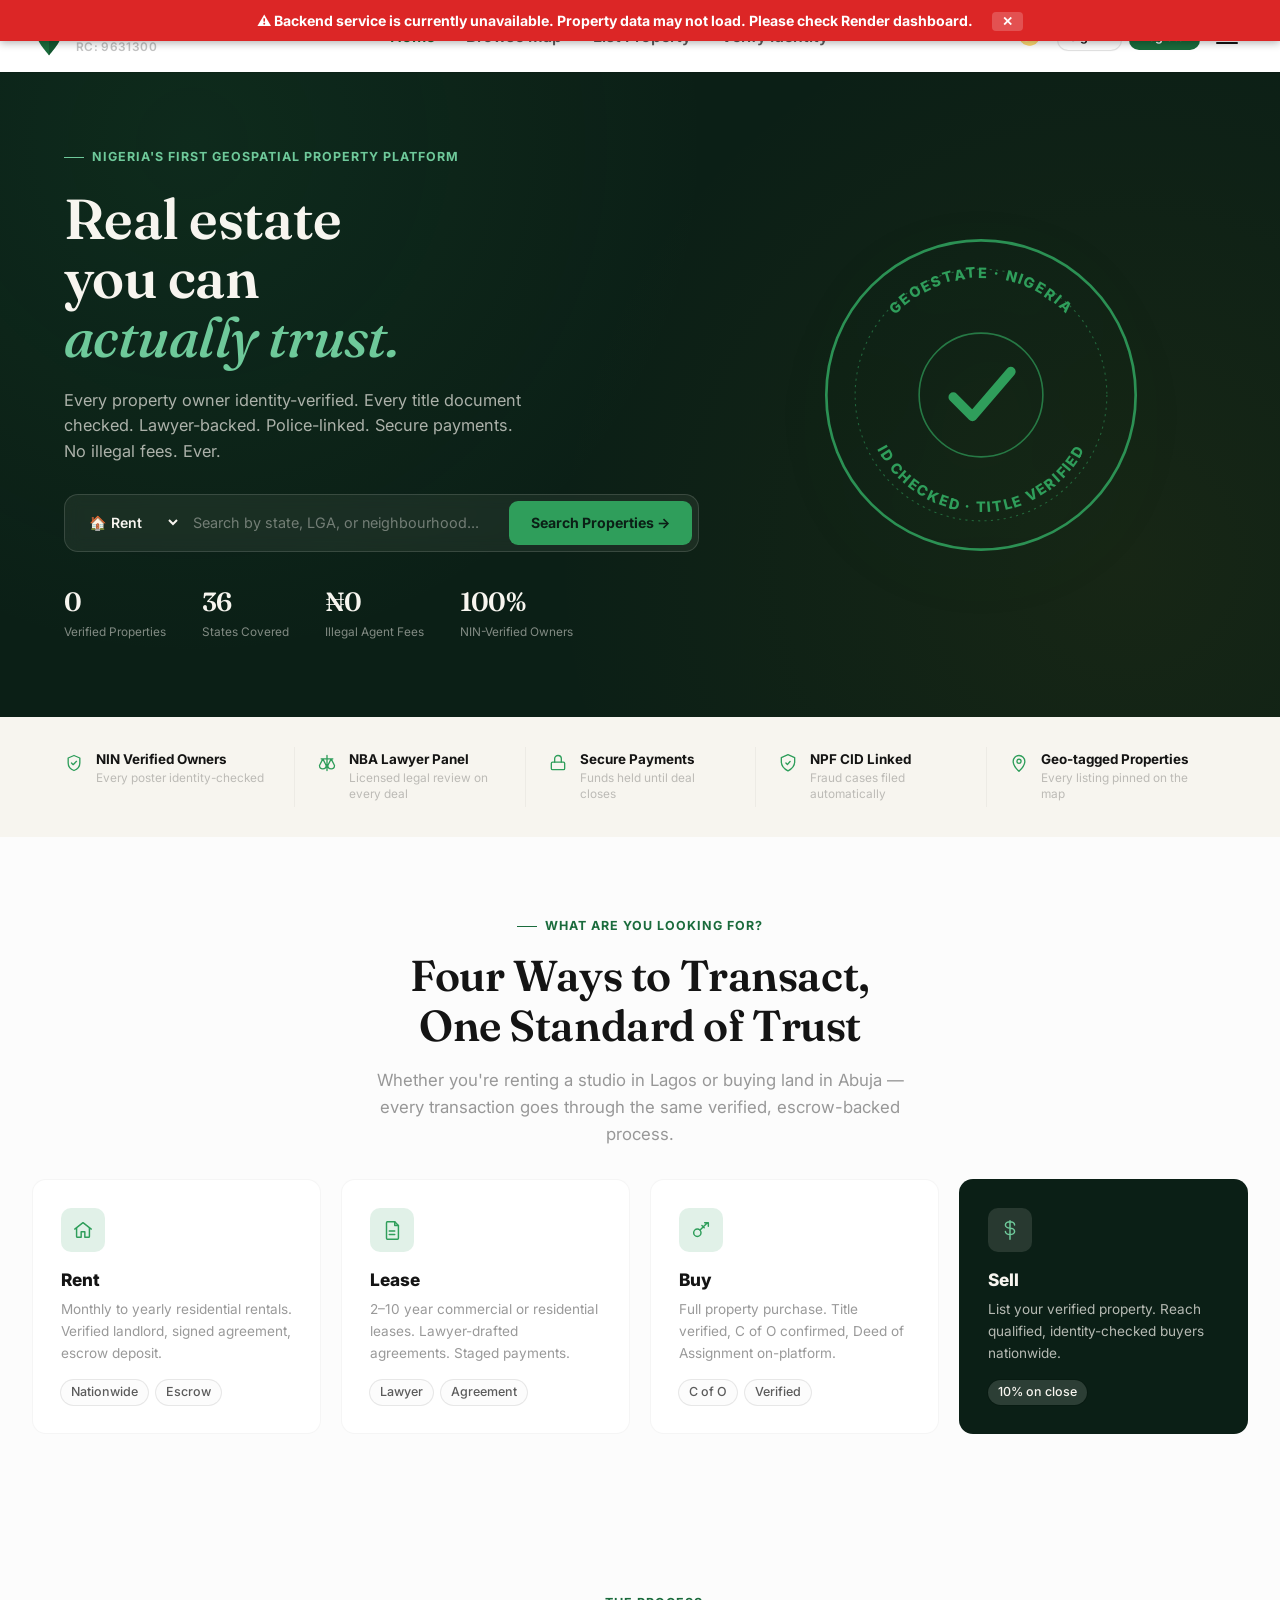
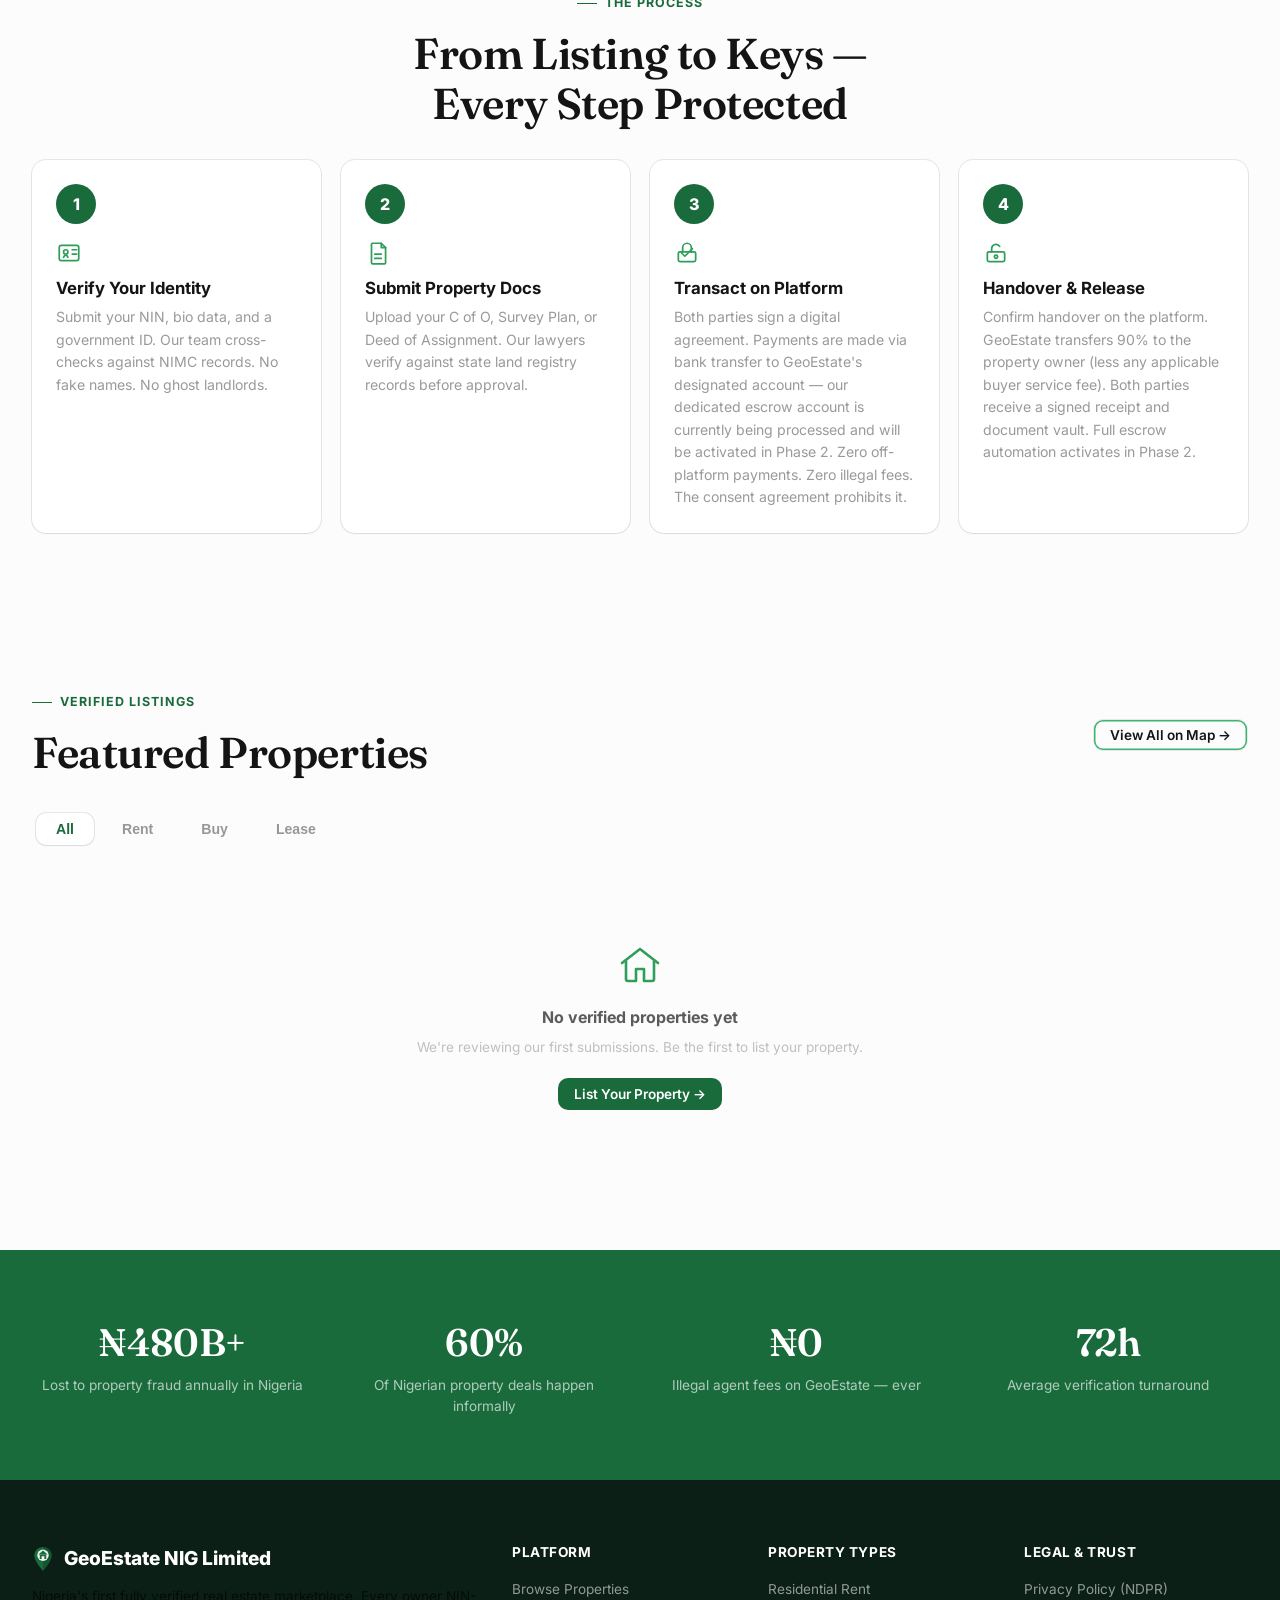
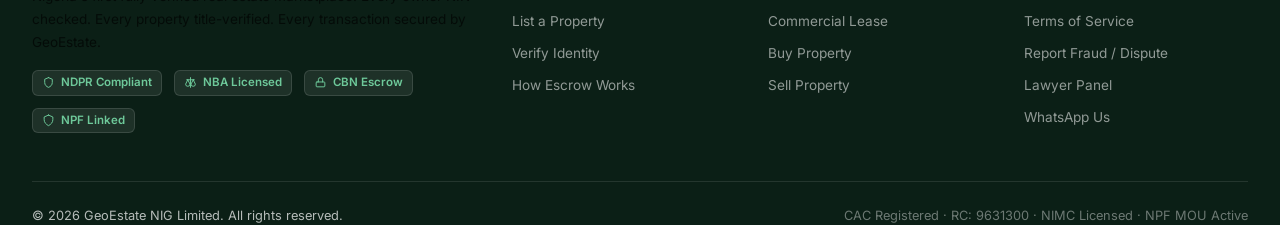
==== commit 426bc72a: "Add files via upload" ====
--- a/index.html
+++ b/index.html
@@ -64,7 +64,7 @@
   <!-- Leaflet CSS -->
   <link rel="stylesheet" href="https://unpkg.com/leaflet@1.9.4/dist/leaflet.css" />
   <link rel="stylesheet" href="styles.css">
-  <link rel="stylesheet" href="geoestate-theme.css?v=4">
+  <link rel="stylesheet" href="geoestate-theme.css?v=7">
 <style id="geoestate-final-responsive-fix">
 /* GeoEstate final mobile navigation + map fix. */
 @media (max-width: 768px) {
@@ -712,7 +712,7 @@
 });
 </script>
 <!-- ── VERIFICATION BANNER (shown to logged-in unverified users) ── -->
-<div id="verify-banner" style="display:none;background:linear-gradient(90deg,#d97706,#f59e0b);padding:10px 20px;text-align:center;font-size:.83rem;font-weight:600;color:#fff;position:sticky;top:0;z-index:999;box-shadow:0 2px 8px rgba(217,119,6,.3)">
+<div id="verify-banner" class="verify-banner" style="display:none;background:linear-gradient(90deg,#d97706,#f59e0b);padding:10px 20px;text-align:center;font-size:.83rem;font-weight:600;color:#fff;position:sticky;top:0;z-index:999;box-shadow:0 2px 8px rgba(217,119,6,.3)">
   🪪 Complete your identity verification to unlock full platform access &nbsp;
   <button onclick="closeAuthModal();showPage('verify')" style="background:rgba(255,255,255,.25);border:none;color:#fff;font-weight:800;font-size:.82rem;padding:4px 12px;border-radius:20px;cursor:pointer;font-family:var(--font-sans);margin-left:6px">Verify Now →</button>
   &nbsp;
@@ -730,11 +730,11 @@
   <a href="#" onclick="navTo('team')">👥 Our Team</a>
   <a href="#" onclick="navTo('contact')">📞 Contact</a>
   <div class="geo-mobile-nav-cta">
-    <button class="btn btn-primary" onclick="closeMobileNav();openAuthModal('register')">Create Account</button>
-    <button class="btn btn-secondary" onclick="closeMobileNav();openAuthModal('login')">Sign In</button>
+    <div id="mobile-auth-area" style="display:flex;flex-direction:column;gap:10px">
+      <button class="btn btn-primary" onclick="closeMobileNav();openAuthModal('register')">Create Account</button>
+      <button class="btn btn-secondary" onclick="closeMobileNav();openAuthModal('login')">Sign In</button>
+    </div>
     <a href="/owner-dashboard" class="btn btn-ghost" style="text-decoration:none;color:var(--text-muted);font-size:.85rem">🏠 Owner Portal</a>
-    <a href="/sales" class="btn btn-ghost" style="text-decoration:none;color:var(--text-muted);font-size:.85rem">📊 Sales Portal</a>
-    <a href="/admin" class="btn btn-ghost" style="text-decoration:none;color:var(--text-muted);font-size:.85rem">🔐 Admin Portal</a>
   </div>
 </div>
 
@@ -1032,6 +1032,9 @@
         box-shadow: none;
         padding: 30px clamp(20px, 5vw, 80px);
       }
+      /* --paper is a fixed cream colour, but the text inside uses theme tokens that
+         turn light in dark mode -> light text on cream (unreadable). Follow the theme. */
+      html.dark .geo-trust-banner { background: var(--surface-primary); }
       .geo-trust-banner-inner {
         max-width: 1280px;
         margin: 0 auto;
@@ -2504,7 +2507,7 @@
   <div style="background:var(--surface-primary);border-radius:20px;width:100%;max-width:440px;box-shadow:0 24px 64px rgba(0,0,0,0.35);overflow:hidden">
 
     <!-- Tabs -->
-    <div style="display:flex;border-bottom:1px solid var(--border-subtle)">
+    <div class="auth-tabs" style="display:flex;border-bottom:1px solid var(--border-subtle)">
       <button id="tab-login" onclick="switchAuthTab('login')"
         style="flex:1;padding:16px;border:none;background:transparent;font-family:var(--font-sans);font-size:.9rem;font-weight:700;cursor:pointer;color:var(--geo-green-600);border-bottom:2px solid var(--geo-green-600);transition:all .15s">
         Sign In
@@ -2513,7 +2516,7 @@
         style="flex:1;padding:16px;border:none;background:transparent;font-family:var(--font-sans);font-size:.9rem;font-weight:600;cursor:pointer;color:var(--text-muted);border-bottom:2px solid transparent;transition:all .15s">
         Create Account
       </button>
-      <button onclick="closeAuthModal()"
+      <button type="button" class="auth-close" onclick="closeAuthModal()"
         style="padding:16px 20px;border:none;background:transparent;font-size:1.1rem;cursor:pointer;color:var(--text-muted)">✕</button>
     </div>
 
@@ -2532,33 +2535,33 @@
         <div style="font-size:.82rem;color:var(--text-muted)">Sign in to your GeoEstate account</div>
       </div>
 
+      <form id="login-form" method="post" action="#" autocomplete="on" onsubmit="event.preventDefault();doLogin();return false;">
       <div style="margin-bottom:14px">
         <label style="display:block;font-size:.8rem;font-weight:600;color:var(--text-secondary);margin-bottom:5px">Email Address</label>
         <input id="login-email-field" type="email" placeholder="your@email.com" autocomplete="username" name="email"
           style="width:100%;padding:10px 14px;border:none;border-radius:9px;background:var(--surface-secondary);color:var(--text-primary);font-family:var(--font-sans);font-size:.9rem;outline:none;box-shadow:inset 0 0 0 1px var(--border-default);box-sizing:border-box"
           onfocus="this.style.boxShadow='inset 0 0 0 2px var(--geo-green-400)'"
-          onblur="this.style.boxShadow='inset 0 0 0 1px var(--border-default)'"
-          onkeydown="if(event.key==='Enter')doLogin()">
+          onblur="this.style.boxShadow='inset 0 0 0 1px var(--border-default)'">
       </div>
       <div style="margin-bottom:8px">
         <label style="display:block;font-size:.8rem;font-weight:600;color:var(--text-secondary);margin-bottom:5px">Password</label>
         <div style="position:relative">
-          <input id="login-pass-field" type="password" placeholder="••••••••" autocomplete="current-password" name="password"
+          <input id="login-pass-field" class="pw-input" type="password" placeholder="••••••••" autocomplete="current-password" name="password"
             style="width:100%;padding:10px 44px 10px 14px;border:none;border-radius:9px;background:var(--surface-secondary);color:var(--text-primary);font-family:var(--font-sans);font-size:.9rem;outline:none;box-shadow:inset 0 0 0 1px var(--border-default);box-sizing:border-box"
             onfocus="this.style.boxShadow='inset 0 0 0 2px var(--geo-green-400)'"
-            onblur="this.style.boxShadow='inset 0 0 0 1px var(--border-default)'"
-            onkeydown="if(event.key==='Enter')doLogin()">
+            onblur="this.style.boxShadow='inset 0 0 0 1px var(--border-default)'">
           <button type="button" class="pw-toggle" onclick="togglePassVis('login-pass-field',this)"
             style="position:absolute;right:12px;top:50%;transform:translateY(-50%);background:none;border:none;cursor:pointer;font-size:.85rem;color:var(--text-muted)">👁</button>
         </div>
       </div>
       <div style="text-align:right;margin-bottom:20px">
-        <button onclick="switchAuthTab('forgot')" style="background:none;border:none;font-size:.78rem;color:var(--geo-green-600);cursor:pointer;font-family:var(--font-sans)">Forgot password?</button>
-      </div>
-
-      <div id="adm-login-error" style="display:none;background:#fef2f2;border-radius:8px;padding:10px 14px;font-size:.82rem;color:#b91c1c;margin-bottom:14px;box-shadow:inset 0 0 0 1px #fca5a5"></div>
-
-      <button id="login-submit-btn" onclick="doLogin()" class="btn btn-primary btn-lg" style="width:100%;justify-content:center;font-size:.95rem">Sign In →</button>
+        <button type="button" class="auth-link-btn" onclick="switchAuthTab('forgot')" style="background:none;border:none;font-size:.78rem;color:var(--geo-green-600);cursor:pointer;font-family:var(--font-sans)">Forgot password?</button>
+      </div>
+
+      <div id="login-error" style="display:none;background:#fef2f2;border-radius:8px;padding:10px 14px;font-size:.82rem;color:#b91c1c;margin-bottom:14px;box-shadow:inset 0 0 0 1px #fca5a5"></div>
+
+      <button id="login-submit-btn" type="submit" class="btn btn-primary btn-lg" style="width:100%;justify-content:center;font-size:.95rem">Sign In →</button>
+      </form>
 
       <div style="text-align:center;margin-top:16px;font-size:.82rem;color:var(--text-muted)">
         Don't have an account? <button onclick="switchAuthTab('register')" style="background:none;border:none;color:var(--geo-green-600);font-weight:700;cursor:pointer;font-family:var(--font-sans);font-size:.82rem">Create one →</button>
@@ -2622,7 +2625,7 @@
       <div style="margin-bottom:12px">
         <label style="display:block;font-size:.78rem;font-weight:600;color:var(--text-secondary);margin-bottom:5px">Password *</label>
         <div style="position:relative">
-          <input id="reg-pass" type="password" placeholder="Min. 8 characters" autocomplete="new-password" name="new-password"
+          <input id="reg-pass" class="pw-input" type="password" placeholder="Min. 8 characters" autocomplete="new-password" name="new-password"
             style="width:100%;padding:10px 40px 10px 12px;border:none;border-radius:9px;background:var(--surface-secondary);color:var(--text-primary);font-family:var(--font-sans);font-size:.88rem;outline:none;box-shadow:inset 0 0 0 1.5px var(--border-default);box-sizing:border-box">
           <button onclick="togglePassVis('reg-pass',this)" type="button" class="pw-toggle"
             style="position:absolute;right:10px;top:50%;transform:translateY(-50%);background:none;border:none;cursor:pointer;color:var(--text-muted);font-size:.82rem;padding:4px">👁</button>
@@ -2666,19 +2669,10 @@
       <div style="font-weight:800;font-size:1.1rem;margin-bottom:6px">Verify Your Email</div>
       <div style="font-size:.85rem;color:var(--text-muted);margin-bottom:24px" id="otp-sub">We sent a 6-digit code to your email address</div>
 
-      <div style="display:flex;gap:8px;justify-content:center;margin-bottom:20px" id="otp-inputs">
-        <input type="text" maxlength="1" class="otp-box" oninput="otpNext(this,0)" onkeydown="otpBack(event,this,0)"
-          style="width:48px;height:56px;text-align:center;font-size:1.4rem;font-weight:900;border:none;border-radius:10px;background:var(--surface-secondary);color:var(--text-primary);font-family:var(--font-sans);outline:none;box-shadow:inset 0 0 0 1.5px var(--border-default)">
-        <input type="text" maxlength="1" class="otp-box" oninput="otpNext(this,1)" onkeydown="otpBack(event,this,1)"
-          style="width:48px;height:56px;text-align:center;font-size:1.4rem;font-weight:900;border:none;border-radius:10px;background:var(--surface-secondary);color:var(--text-primary);font-family:var(--font-sans);outline:none;box-shadow:inset 0 0 0 1.5px var(--border-default)">
-        <input type="text" maxlength="1" class="otp-box" oninput="otpNext(this,2)" onkeydown="otpBack(event,this,2)"
-          style="width:48px;height:56px;text-align:center;font-size:1.4rem;font-weight:900;border:none;border-radius:10px;background:var(--surface-secondary);color:var(--text-primary);font-family:var(--font-sans);outline:none;box-shadow:inset 0 0 0 1.5px var(--border-default)">
-        <input type="text" maxlength="1" class="otp-box" oninput="otpNext(this,3)" onkeydown="otpBack(event,this,3)"
-          style="width:48px;height:56px;text-align:center;font-size:1.4rem;font-weight:900;border:none;border-radius:10px;background:var(--surface-secondary);color:var(--text-primary);font-family:var(--font-sans);outline:none;box-shadow:inset 0 0 0 1.5px var(--border-default)">
-        <input type="text" maxlength="1" class="otp-box" oninput="otpNext(this,4)" onkeydown="otpBack(event,this,4)"
-          style="width:48px;height:56px;text-align:center;font-size:1.4rem;font-weight:900;border:none;border-radius:10px;background:var(--surface-secondary);color:var(--text-primary);font-family:var(--font-sans);outline:none;box-shadow:inset 0 0 0 1.5px var(--border-default)">
-        <input type="text" maxlength="1" class="otp-box" oninput="otpNext(this,5)" onkeydown="otpBack(event,this,5)"
-          style="width:48px;height:56px;text-align:center;font-size:1.4rem;font-weight:900;border:none;border-radius:10px;background:var(--surface-secondary);color:var(--text-primary);font-family:var(--font-sans);outline:none;box-shadow:inset 0 0 0 1.5px var(--border-default)">
+      <div style="margin-bottom:20px" id="otp-inputs">
+        <input type="text" class="otp-box otp-single" maxlength="6" inputmode="numeric" pattern="[0-9]*" autocomplete="one-time-code" placeholder="Enter 6-digit code" aria-label="6-digit verification code"
+          oninput="otpInput(this)" onkeydown="if(event.key==='Enter')verifyOTP()"
+          style="width:100%;height:56px;text-align:center;font-size:1.5rem;font-weight:800;letter-spacing:.5em;border:none;border-radius:10px;background:var(--surface-secondary);color:var(--text-primary);font-family:var(--font-sans);outline:none;box-shadow:inset 0 0 0 1.5px var(--border-default);box-sizing:border-box">
       </div>
 
       <div id="otp-error" style="display:none;background:#fef2f2;border-radius:8px;padding:10px 14px;font-size:.82rem;color:#b91c1c;margin-bottom:14px;box-shadow:inset 0 0 0 1px #fca5a5"></div>
@@ -2850,6 +2844,7 @@
 
 // ── PAGE NAVIGATION ────────────────────────────────────────────────────────
 function showPage(name) {
+  document.body.classList.toggle('on-verify-page', name === 'verify');
   document.querySelectorAll('.page').forEach(p => p.classList.remove('active'));
   document.querySelectorAll('.geo-nav-links a').forEach(a => a.classList.remove('active'));
   const page = document.getElementById('page-' + name);
@@ -4223,7 +4218,22 @@
 
 // ── Session ──────────────────────────────────────────────────────────────────
 function initAuth() {
-  const saved = localStorage.getItem('geo_session');
+  let saved = localStorage.getItem('geo_session');
+  if (!saved) {
+    // The Owner Dashboard has its own OTP login that only stores
+    // geo_owner_session. Share it, so coming back from the dashboard
+    // (e.g. phone Back button) doesn't look like being signed out.
+    try {
+      const os = JSON.parse(localStorage.getItem('geo_owner_session') || 'null');
+      const o = os && os.token && os.owner;
+      if (o && o.id && o.fname) {
+        const u = { id: o.id, fname: o.fname, lname: o.lname || '', email: o.email || '', phone: o.phone || '',
+                    role: o.role || 'owner', verified: !!(o.is_verified || o.verified), photo_url: o.photo_url || '' };
+        localStorage.setItem('geo_session', JSON.stringify(u));
+        saved = JSON.stringify(u);
+      }
+    } catch (e) {}
+  }
   if (!saved) return;
   try {
     currentUser = JSON.parse(saved);
@@ -4260,6 +4270,7 @@
 function logoutUser() {
   currentUser = null;
   localStorage.removeItem('geo_session');
+  try { if (window.GeoAPI && GeoAPI.clearOwnerSession) GeoAPI.clearOwnerSession(); } catch (e) {}
   renderNavAuth();
   const vBanner = document.getElementById('verify-banner');
   if (vBanner) vBanner.style.display = 'none';
@@ -4268,7 +4279,40 @@
 }
 
 // ── Nav rendering ─────────────────────────────────────────────────────────────
+// Mobile drawer: #nav-auth-area is hidden on phones (CSS), so the drawer must
+// itself reflect the signed-in state - otherwise a successful login looks like
+// nothing happened and the user just sees the homepage again.
+function renderMobileAuth() {
+  const box = document.getElementById('mobile-auth-area');
+  if (!box) return;
+  if (!currentUser) {
+    box.innerHTML =
+      `<button class="btn btn-primary" onclick="closeMobileNav();openAuthModal('register')">Create Account</button>` +
+      `<button class="btn btn-secondary" onclick="closeMobileNav();openAuthModal('login')">Sign In</button>`;
+    return;
+  }
+  const esc = v => String(v == null ? '' : v).replace(/[&<>"']/g, c => ({'&':'&amp;','<':'&lt;','>':'&gt;','"':'&quot;',"'":'&#39;'}[c]));
+  const initials = ((currentUser.fname || '?')[0] + ((currentUser.lname || '')[0] || '')).toUpperCase();
+  const avatar = currentUser.avatar
+    ? `<img src="${esc(currentUser.avatar)}" alt="" style="width:100%;height:100%;object-fit:cover">`
+    : esc(initials);
+  const isOwner = currentUser.role === 'owner';
+  box.innerHTML =
+    `<div style="display:flex;align-items:center;gap:12px;padding:4px 0 8px">
+       <div style="width:44px;height:44px;border-radius:50%;background:var(--geo-green-600);color:#fff;display:flex;align-items:center;justify-content:center;font-weight:800;font-size:.9rem;overflow:hidden;flex-shrink:0">${avatar}</div>
+       <div style="min-width:0">
+         <div style="font-weight:800;font-size:.95rem;color:var(--text-primary)">${esc(currentUser.fname)} ${esc(currentUser.lname)}</div>
+         <div style="font-size:.75rem;color:var(--text-muted);overflow:hidden;text-overflow:ellipsis;white-space:nowrap">${esc(currentUser.email)}</div>
+       </div>
+     </div>` +
+    `<button class="btn btn-primary" onclick="closeMobileNav();showPage('profile')">My Profile</button>` +
+    `<button class="btn btn-secondary" onclick="closeMobileNav();goManageProperty()">${isOwner ? 'Manage My Properties' : 'List a Property'}</button>` +
+    (currentUser.verified ? '' : `<button class="btn btn-secondary" onclick="closeMobileNav();showPage('verify')">Complete Verification</button>`) +
+    `<button class="btn btn-ghost" style="color:#dc2626" onclick="closeMobileNav();logoutUser()">Sign Out</button>`;
+}
+
 function renderNavAuth() {
+  renderMobileAuth();
   const area = document.getElementById('nav-auth-area');
   if (!area) return;
   if (currentUser) {
@@ -4723,6 +4767,15 @@
     const boxes = document.querySelectorAll('.otp-box');
     if (idx < 5) boxes[idx + 1].focus(); else verifyOTP();
   }
+}
+// Single-box OTP entry: digits only, auto-submits at 6 digits (works with
+// paste and with the keyboard's / browser's one-time-code autofill).
+function otpInput(input) {
+  input.value = input.value.replace(/[^0-9]/g, '').slice(0, 6);
+  input.style.boxShadow = input.value
+    ? 'inset 0 0 0 2px var(--geo-green-500)'
+    : 'inset 0 0 0 1.5px var(--border-default)';
+  if (input.value.length === 6) verifyOTP();
 }
 function otpBack(e, input, idx) {
   if (e.key === 'Backspace' && !input.value && idx > 0) {
--- a/geoestate-theme.css
+++ b/geoestate-theme.css
@@ -1395,7 +1395,7 @@
   }
 
   /* Buttons */
-  .btn, button:not(.pw-toggle) {
+  .btn, button {
     width: 100% !important;
     padding: 14px 16px !important;
     font-size: 1rem !important;
@@ -1506,7 +1506,7 @@
     padding: 10px !important;
   }
 
-  .btn, button:not(.pw-toggle) {
+  .btn, button {
     padding: 12px 14px !important;
     font-size: 0.95rem !important;
   }
@@ -1631,14 +1631,78 @@
 }
 
 
-/* Password show/hide eye: must stay a small overlay inside the field, never full-width */
-.pw-toggle {
-  width: 40px !important;
-  height: 100% !important;
-  min-height: 0 !important;
-  padding: 0 !important;
-  right: 4px !important;
-  display: flex !important;
-  align-items: center;
-  justify-content: center;
-}
+/* ================================================================
+   AUTH MODAL + PASSWORD EYE — scoped fixes only.
+   The global mobile rules above (button{width:100%}, flex-wrap, inline
+   padding overrides) are left untouched so the rest of the site looks
+   exactly as before; these selectors just stop them breaking the modal.
+   ================================================================ */
+#auth-modal .auth-tabs { flex-wrap: nowrap !important; gap: 0 !important; align-items: stretch !important; }
+#auth-modal .auth-tabs #tab-login,
+#auth-modal .auth-tabs #tab-register {
+  flex: 1 1 0 !important; width: auto !important; min-width: 0 !important;
+  min-height: 0 !important; padding: 16px 8px !important;
+}
+#auth-modal .auth-tabs .auth-close {
+  flex: 0 0 auto !important; width: auto !important; min-height: 0 !important;
+  padding: 16px 20px !important;
+}
+#auth-modal .auth-link-btn {
+  width: auto !important; min-height: 0 !important; padding: 4px 0 !important;
+}
+#auth-modal .pw-toggle {
+  position: absolute !important; top: 0 !important; right: 4px !important;
+  transform: none !important; width: 40px !important; height: 100% !important;
+  min-height: 0 !important; padding: 0 !important;
+  display: flex !important; align-items: center !important; justify-content: center !important;
+}
+#auth-modal input.pw-input[id] { padding-right: 44px !important; }
+
+
+/* ================================================================
+   OTP single code box, verification banner (scoped fixes)
+   ================================================================ */
+#otp-inputs { display: block !important; }
+#otp-inputs .otp-box.otp-single {
+  width: 100% !important; max-width: 100% !important; height: 56px !important;
+  font-size: 1.5rem !important; padding: 0 0 0 .5em !important;
+}
+#otp-inputs .otp-box.otp-single::placeholder { letter-spacing: normal; font-size: .95rem; font-weight: 500; }
+
+/* Banner: compact one-line pill bar instead of stretched full-width buttons */
+#verify-banner.verify-banner {
+  padding: 8px 12px !important; line-height: 1.35;
+  display: none;
+}
+#verify-banner.verify-banner[style*="display: block"],
+#verify-banner.verify-banner[style*="display:block"] {
+  display: flex !important; flex-wrap: wrap; align-items: center; justify-content: center; gap: 6px 10px;
+}
+#verify-banner.verify-banner button {
+  width: auto !important; min-height: 0 !important; flex: 0 0 auto;
+  padding: 5px 14px !important; margin: 0 !important; font-size: .8rem !important;
+}
+#verify-banner.verify-banner button[title="Dismiss"] { padding: 4px 8px !important; font-size: 1rem !important; }
+/* Redundant on the verification page itself */
+body.on-verify-page #verify-banner { display: none !important; }
+
+
+/* ================================================================
+   DESKTOP HEADER: logo left | nav links truly centred | actions right
+   (desktop only; tablet/mobile layouts are unchanged)
+   ================================================================ */
+@media (min-width: 1025px) {
+  .geo-nav .geo-nav-inner {
+    display: grid !important;
+    grid-template-columns: 1fr auto 1fr;
+    align-items: center;
+    column-gap: 1.5rem;
+  }
+  .geo-nav .geo-nav-inner .geo-logo { margin-right: 0 !important; justify-self: start; }
+  .geo-nav .geo-nav-inner .geo-nav-links {
+    flex: none;
+    justify-content: center;
+    gap: clamp(1.1rem, 2.4vw, 2.5rem) !important;
+  }
+  .geo-nav .geo-nav-inner .geo-nav-cta { justify-self: end; margin-left: 0 !important; }
+}
